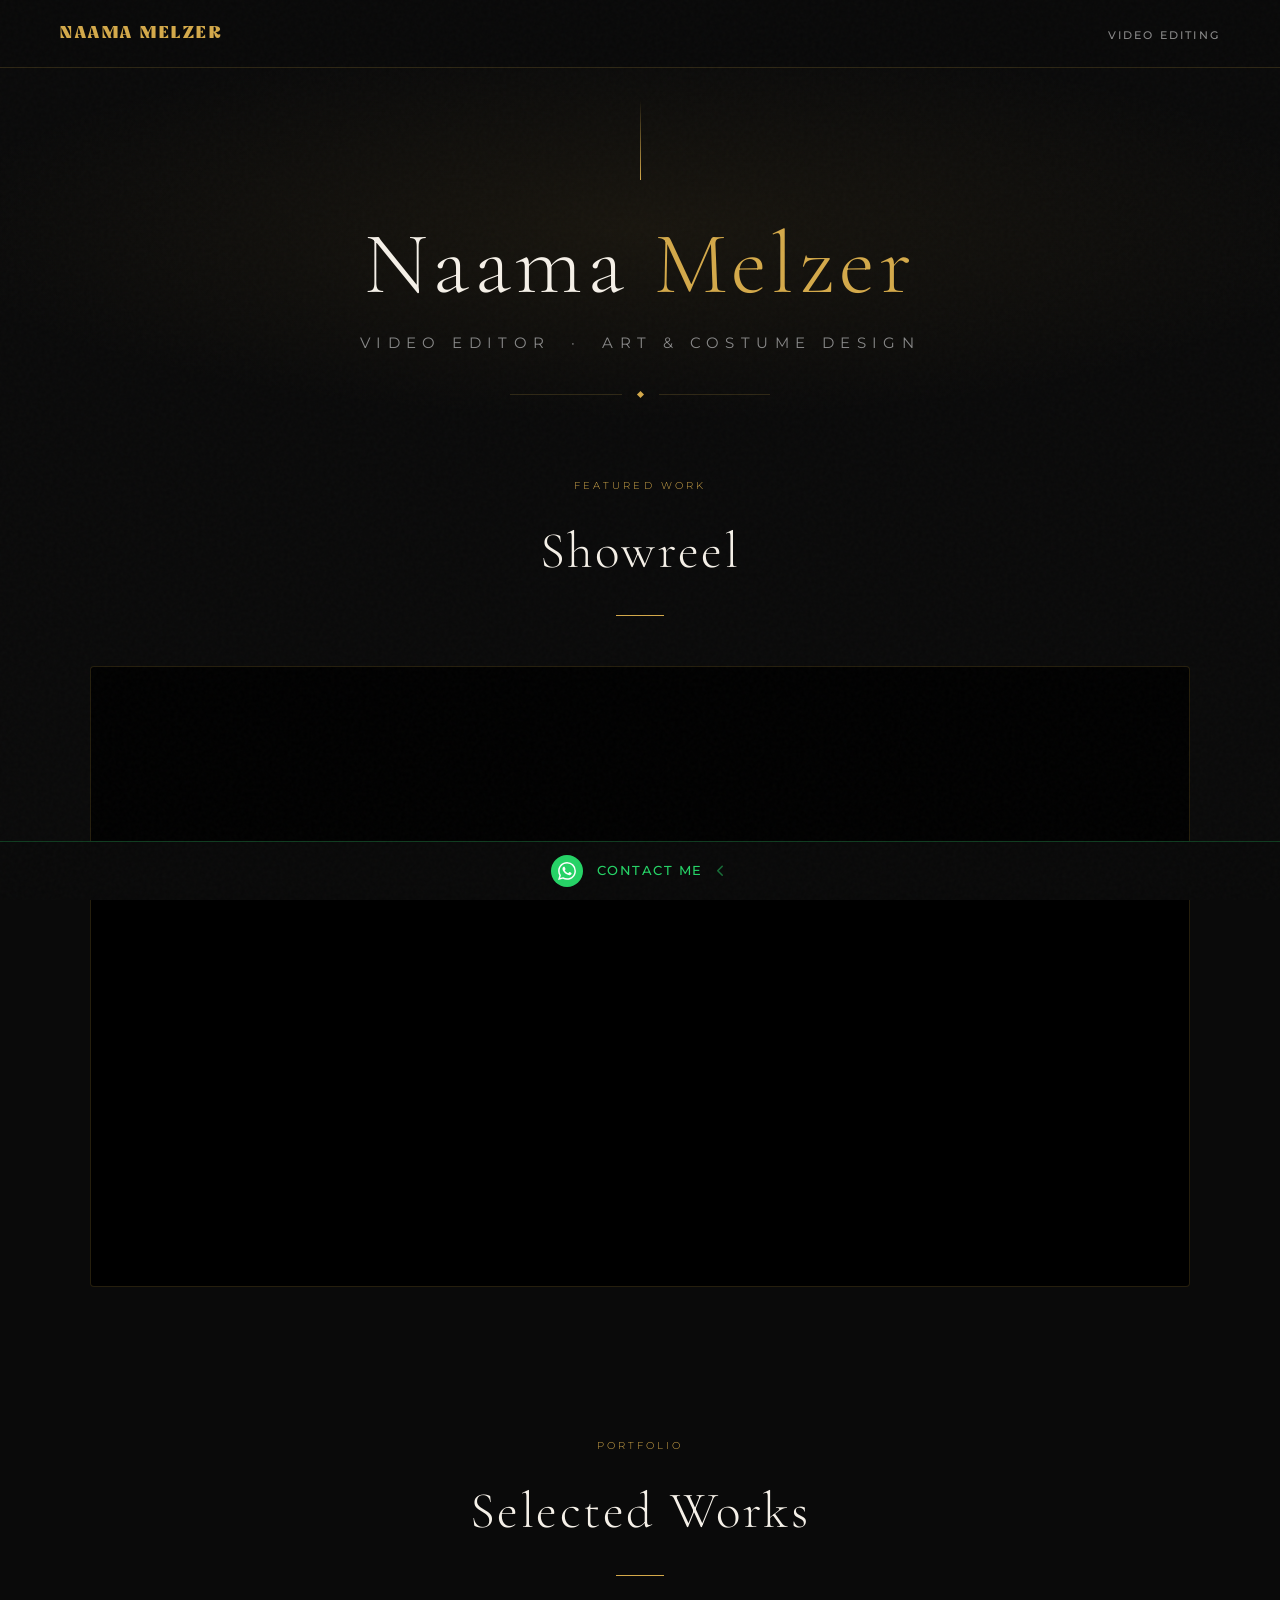
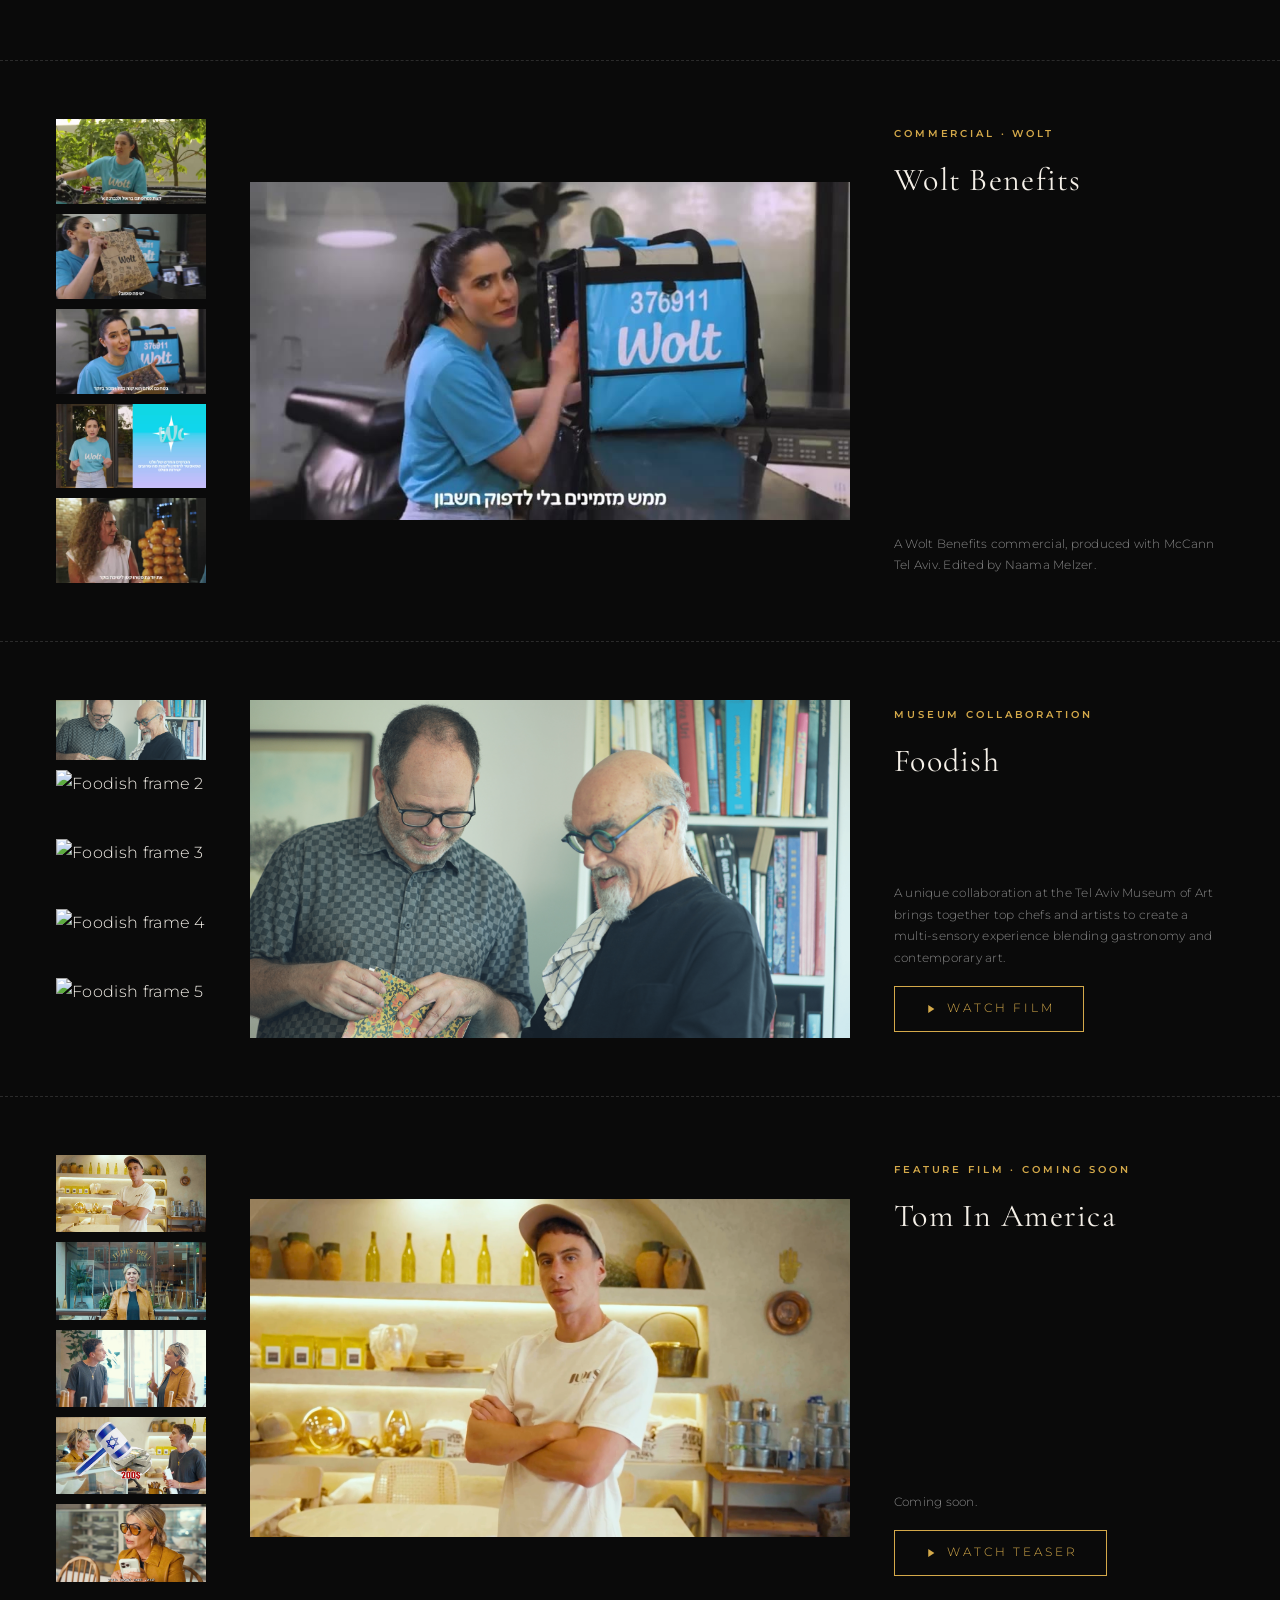
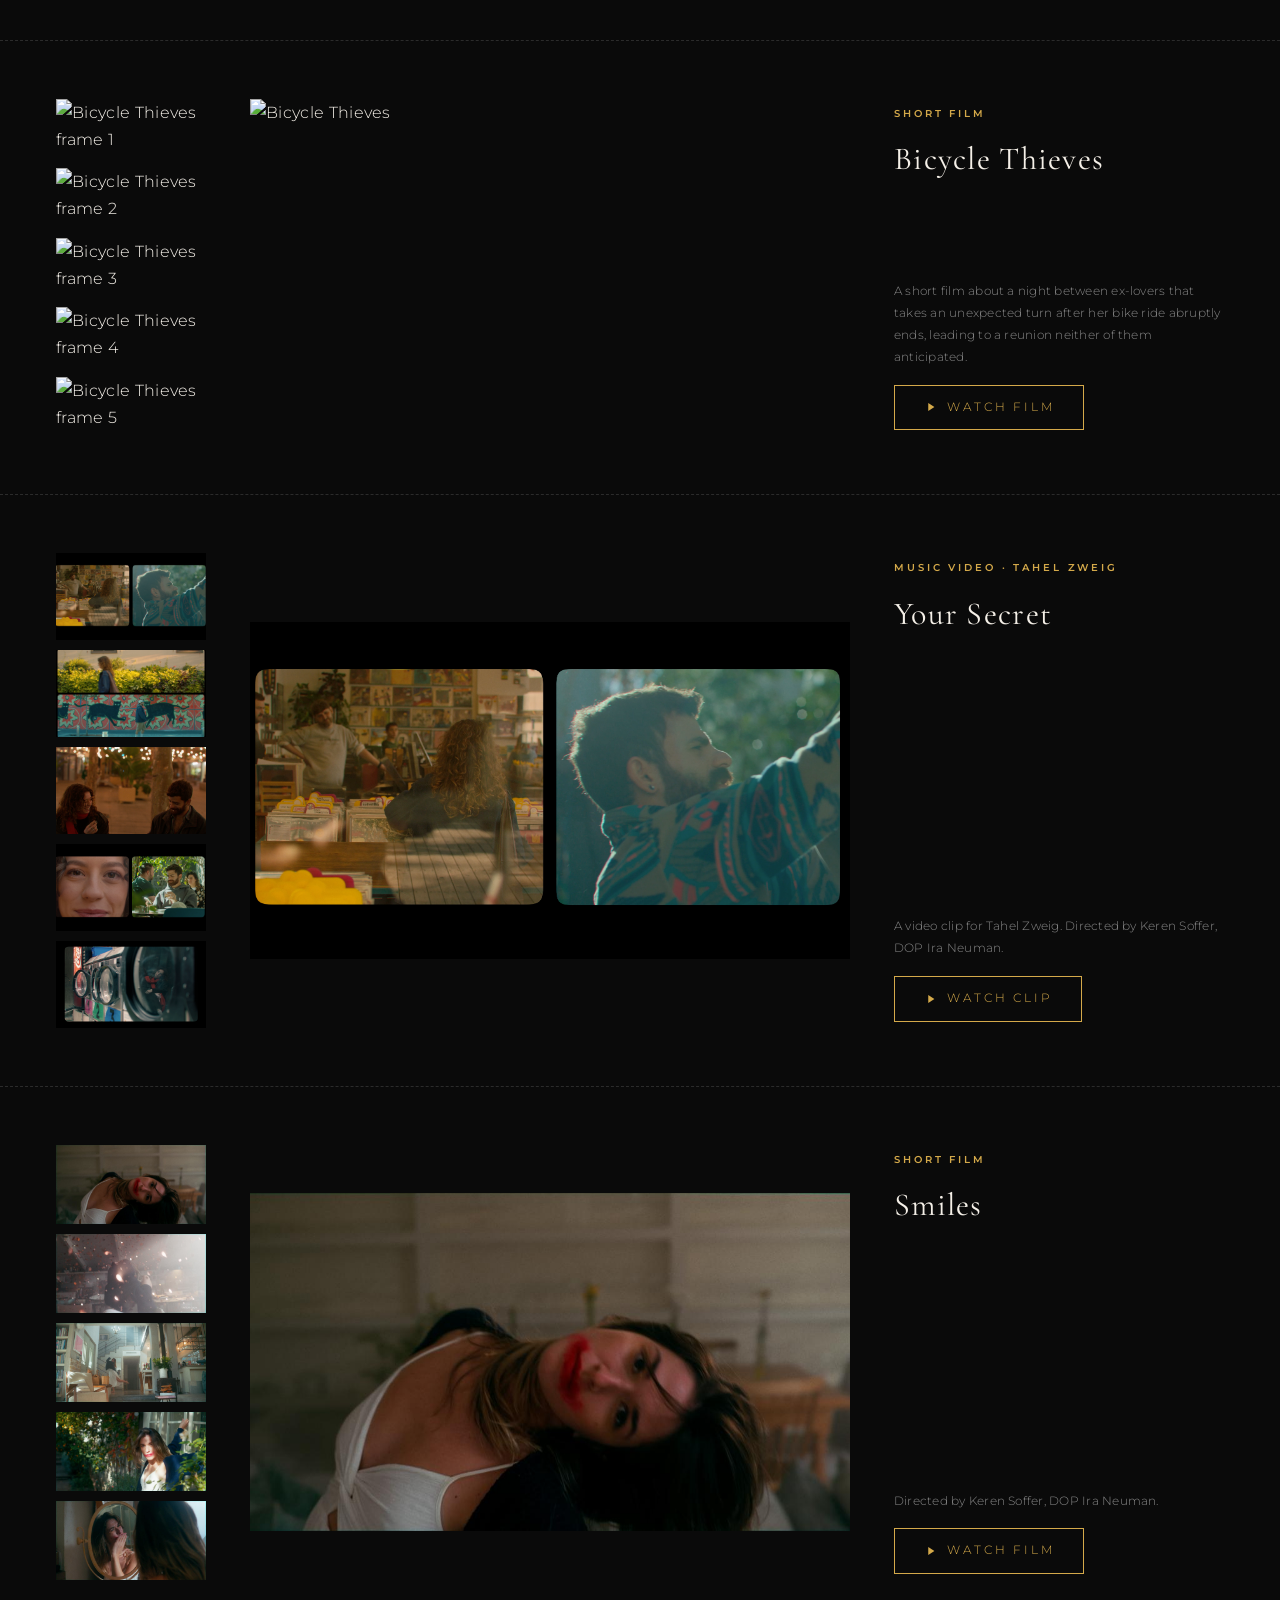
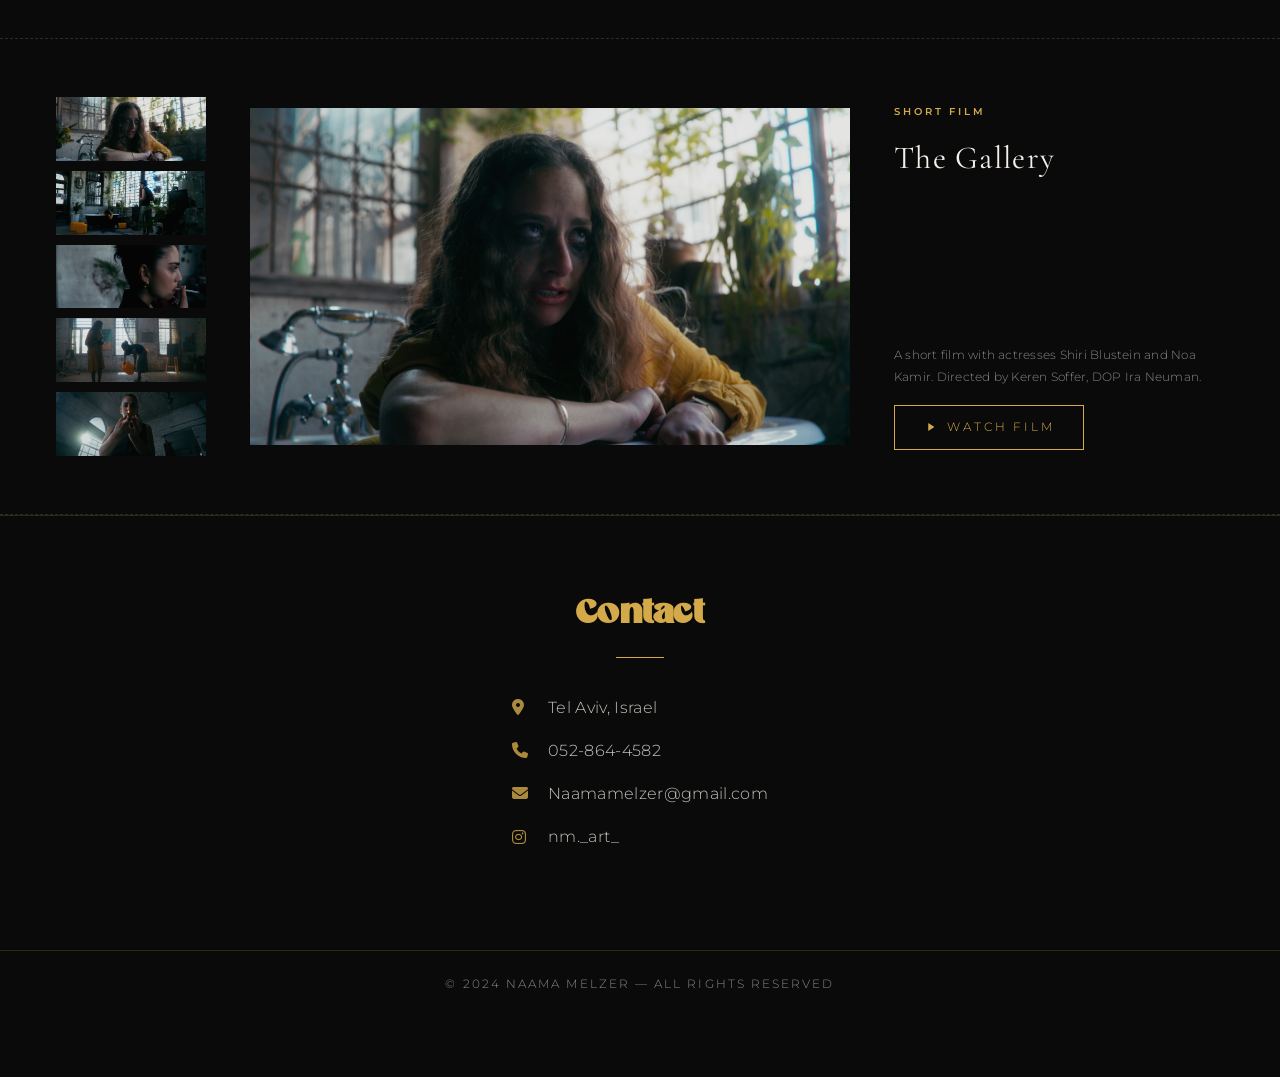
==== index.html @ 8dcc3224 "Add Wolt Benefits commercial to Selected Works New project row (approved by Naama): hero frame of th" ====
<!DOCTYPE html>
<html lang="en">
<head>
  <meta charset="UTF-8">
  <meta name="viewport" content="width=device-width, initial-scale=1.0">
  <title>Naama Melzer — Portfolio</title>
  <link rel="stylesheet" href="style.css">
  <link rel="stylesheet" href="https://cdnjs.cloudflare.com/ajax/libs/font-awesome/6.4.0/css/all.min.css">
</head>
<body class="page-fade">

  <header>
    <!-- <span class="nav-brand">Naama Melzer</span> -->
    <a href="index.html"><span class="nav-brand">Naama Melzer</span></a>
    <nav>
      <ul>
        <!-- <li><a href="index.html" class="active">Home</a></li> -->
        <li><a href="Video.html">Video Editing</a></li>
        <!-- <li><a href="Art.html">Art Design</a></li> -->
        <!-- <li><a href="CostumeDesgine.html">Costume Design</a></li> -->
        <!-- <li><a href="ContactUs.html">Contact</a></li> -->
      </ul>
    </nav>
  </header>

  <!-- Hero -->
  <section class="hero">
    <div class="hero-line"></div>
    <h1>Naama <span class="hero-gold">Melzer</span></h1>
    <h2>Video Editor &nbsp;·&nbsp; Art &amp; Costume Design</h2>
    <div class="hero-divider"><span></span></div>
  </section>

  <!-- Showreel FIRST -->
  <div class="section-header">
    <p class="label">Featured Work</p>
    <h2>Showreel</h2>
    <div class="rule"></div>
  </div>

  <div class="video-section">
    <div class="youtube-wrapper">
      <iframe
        src="https://www.youtube.com/embed/KrSdbW3TQgA?autoplay=1&mute=1&controls=1&rel=0&modestbranding=1"
        title="Naama Melzer Showreel"
        frameborder="0"
        allow="autoplay; encrypted-media; picture-in-picture"
        allowfullscreen>
      </iframe>
    </div>
  </div>

  <!-- Gallery Slider AFTER -->
  <div class="section-header" style="padding-top:70px">
    <p class="label">Portfolio</p>
    <h2>Selected Works</h2>
    <div class="rule"></div>
  </div>

  <section class="works">

    <div class="work">
      <div class="strip">
        <img src="Wolt/wolt2.jpg" alt="Wolt Benefits frame 1">
        <img src="Wolt/wolt3.jpg" alt="Wolt Benefits frame 2">
        <img src="Wolt/wolt5.jpg" alt="Wolt Benefits frame 3">
        <img src="Wolt/wolt6.jpg" alt="Wolt Benefits frame 4">
        <img src="Wolt/wolt1.jpg" alt="Wolt Benefits frame 5">
      </div>
      <div class="frame"><img src="Wolt/wolt4.jpg" alt="Wolt Benefits"></div>
      <div class="meta">
        <div><p class="cat">Commercial &middot; Wolt</p><h3>Wolt Benefits</h3></div>
        <div>
          <p>A Wolt Benefits commercial, produced with McCann Tel Aviv. Edited by Naama Melzer.</p>
        </div>
      </div>
    </div>

    <div class="work">
      <div class="strip">
        <img src="Foodish/Food1.png" alt="Foodish frame 1">
        <img src="Foodish/Food2.png" alt="Foodish frame 2">
        <img src="Foodish/Food3.png" alt="Foodish frame 3">
        <img src="Foodish/Food4.png" alt="Foodish frame 4">
        <img src="Foodish/Food5.png" alt="Foodish frame 5">
      </div>
      <div class="frame"><img src="Foodish/Food1.png" alt="Foodish"></div>
      <div class="meta">
        <div><p class="cat">Museum Collaboration</p><h3>Foodish</h3></div>
        <div>
          <p>A unique collaboration at the Tel Aviv Museum of Art brings together top chefs and artists to create a multi-sensory experience blending gastronomy and contemporary art.</p>
          <a class="watch-btn" href="https://www.youtube.com/watch?v=2xl1b57-M2M" target="_blank">
            <svg viewBox="0 0 16 16"><path d="M6 3.5l7 4.5-7 4.5V3.5z"/></svg>
            Watch Film
          </a>
        </div>
      </div>
    </div>

    <div class="work">
      <div class="strip">
        <img src="Tom/Tom1.png" alt="Tom In America frame 1">
        <img src="Tom/Tom2.png" alt="Tom In America frame 2">
        <img src="Tom/Tom3.png" alt="Tom In America frame 3">
        <img src="Tom/Tom4.png" alt="Tom In America frame 4">
        <img src="Tom/Tom5.png" alt="Tom In America frame 5">
      </div>
      <div class="frame"><img src="Tom/Tom1.png" alt="Tom In America"></div>
      <div class="meta">
        <div><p class="cat">Feature Film &middot; Coming Soon</p><h3>Tom In America</h3></div>
        <div>
          <p>Coming soon.</p>
          <a class="watch-btn" href="https://www.youtube.com/watch?v=v5_5_dS7wig" target="_blank">
            <svg viewBox="0 0 16 16"><path d="M6 3.5l7 4.5-7 4.5V3.5z"/></svg>
            Watch Teaser
          </a>
        </div>
      </div>
    </div>

    <div class="work">
      <div class="strip">
        <img src="Bike/bike1.png" alt="Bicycle Thieves frame 1">
        <img src="Bike/bike2.png" alt="Bicycle Thieves frame 2">
        <img src="Bike/bike3.png" alt="Bicycle Thieves frame 3">
        <img src="Bike/bike4.png" alt="Bicycle Thieves frame 4">
        <img src="Bike/bike5.png" alt="Bicycle Thieves frame 5">
      </div>
      <div class="frame"><img src="Bike/bike1.png" alt="Bicycle Thieves"></div>
      <div class="meta">
        <div><p class="cat">Short Film</p><h3>Bicycle Thieves</h3></div>
        <div>
          <p>A short film about a night between ex-lovers that takes an unexpected turn after her bike ride abruptly ends, leading to a reunion neither of them anticipated.</p>
          <a class="watch-btn" href="https://vimeo.com/1046737475/ca1be6083e?fl=pl&fe=sh" target="_blank">
            <svg viewBox="0 0 16 16"><path d="M6 3.5l7 4.5-7 4.5V3.5z"/></svg>
            Watch Film
          </a>
        </div>
      </div>
    </div>

    <div class="work">
      <div class="strip">
        <img src="Secret/Secret1.png" alt="Your Secret frame 1">
        <img src="Secret/Secret2.png" alt="Your Secret frame 2">
        <img src="Secret/Secret3.png" alt="Your Secret frame 3">
        <img src="Secret/Secret4.png" alt="Your Secret frame 4">
        <img src="Secret/Secret5.png" alt="Your Secret frame 5">
      </div>
      <div class="frame"><img src="Secret/Secret1.png" alt="Your Secret"></div>
      <div class="meta">
        <div><p class="cat">Music Video &middot; Tahel Zweig</p><h3>Your Secret</h3></div>
        <div>
          <p>A video clip for Tahel Zweig. Directed by Keren Soffer, DOP Ira Neuman.</p>
          <a class="watch-btn" href="https://vimeo.com/1051853728/004f85c3bb?fl=pl&fe=sh" target="_blank">
            <svg viewBox="0 0 16 16"><path d="M6 3.5l7 4.5-7 4.5V3.5z"/></svg>
            Watch Clip
          </a>
        </div>
      </div>
    </div>

    <div class="work">
      <div class="strip">
        <img src="Smiles/Smiles1.jpg" alt="Smiles frame 1">
        <img src="Smiles/Smiles2.jpg" alt="Smiles frame 2">
        <img src="Smiles/Smiles3.jpg" alt="Smiles frame 3">
        <img src="Smiles/Smiles4.jpg" alt="Smiles frame 4">
        <img src="Smiles/Smiles5.jpg" alt="Smiles frame 5">
      </div>
      <div class="frame"><img src="Smiles/Smiles1.jpg" alt="Smiles"></div>
      <div class="meta">
        <div><p class="cat">Short Film</p><h3>Smiles</h3></div>
        <div>
          <p>Directed by Keren Soffer, DOP Ira Neuman.</p>
          <a class="watch-btn" href="https://vimeo.com/1046739027?fl=pl&fe=sh" target="_blank">
            <svg viewBox="0 0 16 16"><path d="M6 3.5l7 4.5-7 4.5V3.5z"/></svg>
            Watch Film
          </a>
        </div>
      </div>
    </div>

    <div class="work">
      <div class="strip">
        <img src="Gallery/gallery1.jpg" alt="The Gallery frame 1">
        <img src="Gallery/gallery2.jpg" alt="The Gallery frame 2">
        <img src="Gallery/gallery3.jpg" alt="The Gallery frame 3">
        <img src="Gallery/gallery4.jpg" alt="The Gallery frame 4">
        <img src="Gallery/gallery5.jpg" alt="The Gallery frame 5">
      </div>
      <div class="frame"><img src="Gallery/gallery1.jpg" alt="The Gallery"></div>
      <div class="meta">
        <div><p class="cat">Short Film</p><h3>The Gallery</h3></div>
        <div>
          <p>A short film with actresses Shiri Blustein and Noa Kamir. Directed by Keren Soffer, DOP Ira Neuman.</p>
          <a class="watch-btn" href="https://vimeo.com/1046736888/2b299f24e3?fl=pl&fe=sh" target="_blank">
            <svg viewBox="0 0 16 16"><path d="M6 3.5l7 4.5-7 4.5V3.5z"/></svg>
            Watch Film
          </a>
        </div>
      </div>
    </div>

  </section>

  <!-- Contact Quick Bar -->
  <div class="home-contact">
    <h2>Contact</h2>
    <div class="rule"></div>
    <ul>
      <li><i class="fas fa-map-marker-alt"></i> Tel Aviv, Israel</li>
      <li><i class="fas fa-phone"></i> 052-864-4582</li>
      <li><i class="fas fa-envelope"></i> <a href="ContactUs.html">Naamamelzer@gmail.com</a></li>
      <li><i class="fab fa-instagram"></i> <a href="https://www.instagram.com/nm._art_/" target="_blank">nm._art_</a></li>
    </ul>
  </div>

  <footer>
    <p>&copy; 2024 Naama Melzer &mdash; All rights reserved</p>
  </footer>


  <!-- WhatsApp Floating Bar -->
  <div class="wa-bar">
    <a href="https://wa.me/972528644592?text=%D7%94%D7%99%D7%99%20%D7%A0%D7%A2%D7%9E%D7%94%2C%20%D7%A8%D7%90%D7%99%D7%AA%D7%99%20%D7%90%D7%AA%20%D7%94%D7%A2%D7%91%D7%95%D7%93%D7%95%D7%AA%20%D7%A9%D7%9C%D7%9A%20%D7%91%D7%90%D7%AA%D7%A8%20%D7%90%D7%A9%D7%9E%D7%97%20%D7%A9%D7%A0%D7%AA%D7%90%D7%9D%20%D7%A4%D7%92%D7%99%D7%A9%D7%94.%0A%D7%A9%D7%9E%D7%99%3A" target="_blank" class="wa-bar-inner">
      <div class="wa-icon">
        <svg viewBox="0 0 24 24" xmlns="http://www.w3.org/2000/svg">
          <path d="M17.472 14.382c-.297-.149-1.758-.867-2.03-.967-.273-.099-.471-.148-.67.15-.197.297-.767.966-.94 1.164-.173.199-.347.223-.644.075-.297-.15-1.255-.463-2.39-1.475-.883-.788-1.48-1.761-1.653-2.059-.173-.297-.018-.458.13-.606.134-.133.298-.347.446-.52.149-.174.198-.298.298-.497.099-.198.05-.371-.025-.52-.075-.149-.669-1.612-.916-2.207-.242-.579-.487-.5-.669-.51-.173-.008-.371-.01-.57-.01-.198 0-.52.074-.792.372-.272.297-1.04 1.016-1.04 2.479 0 1.462 1.065 2.875 1.213 3.074.149.198 2.096 3.2 5.077 4.487.709.306 1.262.489 1.694.625.712.227 1.36.195 1.871.118.571-.085 1.758-.719 2.006-1.413.248-.694.248-1.289.173-1.413-.074-.124-.272-.198-.57-.347m-5.421 7.403h-.004a9.87 9.87 0 01-5.031-1.378l-.361-.214-3.741.982.998-3.648-.235-.374a9.86 9.86 0 01-1.51-5.26c.001-5.45 4.436-9.884 9.888-9.884 2.64 0 5.122 1.03 6.988 2.898a9.825 9.825 0 012.893 6.994c-.003 5.45-4.437 9.884-9.885 9.884m8.413-18.297A11.815 11.815 0 0012.05 0C5.495 0 .16 5.335.157 11.892c0 2.096.547 4.142 1.588 5.945L.057 24l6.305-1.654a11.882 11.882 0 005.683 1.448h.005c6.554 0 11.89-5.335 11.893-11.893a11.821 11.821 0 00-3.48-8.413z"/>
        </svg>
      </div>
      <span class="wa-text"> CONTACT ME </span>
      <span class="wa-arrow"><i class="fas fa-chevron-left"></i></span>
    </a>
  </div>

  <script src="script.js"></script>
</body>
</html>
---- style.css ----
/* ============================================================
   NAAMA MELZER — PORTFOLIO  |  Professional Redesign
   ============================================================ */

@import url('https://fonts.googleapis.com/css2?family=Cormorant+Garamond:ital,wght@0,300;0,400;0,600;1,300;1,400&family=Montserrat:wght@300;400;500;600&display=swap');

@font-face {
  font-family: 'NEONLEDLight';
  src: url('NEONLEDLight.otf') format('opentype');
}
@font-face {
  font-family: 'CameraObscuraDEMO';
  src: url('CameraObscuraDEMO.otf') format('opentype');
}
@font-face {
  font-family: 'NougatExtraBlack';
  src: url('Nougat-ExtraBlack.ttf') format('truetype');
}

:root {
  --bg:          #0a0a0a;
  --bg2:         #111111;
  --bg3:         #181818;
  --gold:        #d4a94a;
  --gold-light:  #f0cc7a;
  --gold-dim:    #8a6a22;
  --white:       #f5f0e8;
  --grey:        #888;
  --border:      rgba(212, 169, 74, 0.18);
  --transition:  0.35s cubic-bezier(0.4, 0, 0.2, 1);
}

*, *::before, *::after { margin:0; padding:0; box-sizing:border-box; }
html { scroll-behavior: smooth; }

body {
  background-color: var(--bg);
  color: var(--white);
  font-family: 'Montserrat', sans-serif;
  font-weight: 300;
  letter-spacing: 0.02em;
  line-height: 1.7;
  overflow-x: hidden;
}

a { color: inherit; text-decoration: none; }
img { display: block; max-width: 100%; }

/* grain */
body::before {
  content: '';
  position: fixed; inset: 0;
  background-image: url("data:image/svg+xml,%3Csvg viewBox='0 0 256 256' xmlns='http://www.w3.org/2000/svg'%3E%3Cfilter id='n'%3E%3CfeTurbulence type='fractalNoise' baseFrequency='0.9' numOctaves='4' stitchTiles='stitch'/%3E%3C/filter%3E%3Crect width='100%25' height='100%25' filter='url(%23n)' opacity='1'/%3E%3C/svg%3E");
  opacity: 0.025;
  pointer-events: none;
  z-index: 9999;
}

/* ── Header ── */
header {
  position: fixed; top:0; left:0; right:0; z-index:100;
  background: rgba(10,10,10,0.88);
  backdrop-filter: blur(18px); -webkit-backdrop-filter: blur(18px);
  border-bottom: 1px solid var(--border);
  padding: 0 60px;
  height: 68px;
  display: flex; align-items: center; justify-content: space-between;
}

.nav-brand {
  font-family: 'CameraObscuraDEMO', serif;
  font-size: 1.05rem; color: var(--gold); letter-spacing: 0.15em; text-transform: uppercase;
}

nav ul { list-style:none; display:flex; gap:36px; align-items:center; }

nav ul li a {
  font-family: 'Montserrat', sans-serif;
  font-size: 0.68rem; font-weight:500; letter-spacing:0.2em; text-transform:uppercase;
  color: var(--grey); position:relative; padding-bottom:4px;
  transition: color var(--transition);
}
nav ul li a::after {
  content:''; position:absolute; bottom:0; left:0; width:0; height:1px;
  background: var(--gold); transition: width var(--transition);
}
nav ul li a:hover, nav ul li a.active { color: var(--gold); }
nav ul li a:hover::after, nav ul li a.active::after { width:100%; }

/* ── Hero ── */
.hero {
  min-height: auto; display:flex; flex-direction:column;
  align-items:center; justify-content:flex-start;; text-align:center;
  padding: 100px 40px 60px; position:relative; overflow:hidden;
}
.hero::before {
  content:''; position:absolute; inset:0;
  background: radial-gradient(ellipse 80% 60% at 50% 50%, rgba(212,169,74,0.07) 0%, transparent 70%);
  pointer-events:none;
}
.hero-line {
  width:1px; height:80px;
  background: linear-gradient(to bottom, transparent, var(--gold));
  margin: 0 auto 40px;
  animation: lineGrow 1.2s ease forwards;
}
@keyframes lineGrow { from{height:0;opacity:0} to{height:80px;opacity:1} }

.hero h1 {
  font-family: 'Cormorant Garamond', serif;
  font-size: clamp(3.2rem, 8vw, 5.5rem); font-weight:300;
  color: var(--white); letter-spacing:0.05em; line-height:1;
  animation: fadeUp 1s ease 0.3s both;
}
.hero h1 .hero-gold { color: var(--gold); }
.hero h2 {
  font-family: 'Montserrat', sans-serif;
  font-size: clamp(0.72rem, 2vw, 0.95rem); font-weight:400;
  color: var(--grey); letter-spacing:0.42em; text-transform:uppercase;
  margin-top:22px; opacity:0.9; animation: fadeUp 1s ease 0.5s both;
}
.hero-divider {
  display:flex; align-items:center; gap:16px;
  margin: 36px auto 0; width:260px; animation: fadeUp 1s ease 0.7s both;
}
.hero-divider::before, .hero-divider::after { content:''; flex:1; height:1px; background:var(--border); }
.hero-divider span { width:5px; height:5px; background:var(--gold); transform:rotate(45deg); flex-shrink:0; }

@keyframes fadeUp { from{opacity:0;transform:translateY(24px)} to{opacity:1;transform:translateY(0)} }

/* ── Section Header ── */
.section-header { text-align:center; padding:20px 20px 50px; }
.section-header .label { font-size:0.63rem; letter-spacing:0.3em; text-transform:uppercase; color:var(--gold); margin-bottom:14px; }
.section-header h2 { font-family:'Cormorant Garamond',serif; font-size:clamp(2rem,5vw,3.2rem); font-weight:300; color:var(--white); letter-spacing:0.05em; }
.section-header .rule { width:48px; height:1px; background:var(--gold); margin:20px auto 0; }

/* ── Slider ── */
.slider-wrap {
  position:relative; width:min(1100px,92vw);
  height:clamp(300px,44vw,540px);
  margin:0 auto 80px; overflow:hidden;
  border-radius:4px; border:1px solid var(--border);
}
.slider-track { display:flex; height:100%; transition:transform 0.55s cubic-bezier(0.77,0,0.175,1); }
.slider-track img { width:100%; height:100%; flex-shrink:0; object-fit:cover; filter:brightness(0.9); }

.slider-btn {
  position:absolute; top:50%; transform:translateY(-50%);
  background:rgba(10,10,10,0.55); border:1px solid var(--border);
  color:var(--gold); width:48px; height:48px; border-radius:50%;
  cursor:pointer; display:flex; align-items:center; justify-content:center;
  font-size:1.1rem; backdrop-filter:blur(8px);
  transition: background var(--transition), transform var(--transition); z-index:2;
}
.slider-btn:hover { background:rgba(212,169,74,0.18); transform:translateY(-50%) scale(1.08); }
.slider-btn.prev { left:18px; }
.slider-btn.next { right:18px; }

.slider-dots { position:absolute; bottom:14px; left:50%; transform:translateX(-50%); display:flex; gap:8px; z-index:2; }
.slider-dots span { width:6px; height:6px; border-radius:50%; background:rgba(255,255,255,0.25); cursor:pointer; transition: background var(--transition), transform var(--transition); }
.slider-dots span.active { background:var(--gold); transform:scale(1.3); }

/* ── Video Projects ── */
.video-project {
  display:grid; grid-template-columns:1fr 1fr;
  width:min(1100px,92vw); margin:0 auto 60px;
  border:1px solid var(--border); border-radius:4px; overflow:hidden;
}
.video-project:nth-child(even) { direction:rtl; }
.video-project:nth-child(even) > * { direction:ltr; }
.video-project .vp-gallery { position:relative; height:380px; overflow:hidden; }
.video-project .vp-gallery .slider-track { height:100%; }
.video-project .vp-gallery .slider-track img { filter:brightness(0.8); }
.video-project .vp-info {
  background:var(--bg3); padding:50px 44px;
  display:flex; flex-direction:column; justify-content:center; gap:18px;
}
.video-project .vp-info h2 { font-family:'Cormorant Garamond',serif; font-size:2rem; font-weight:300; color:var(--gold); letter-spacing:0.08em; }
.video-project .vp-info p { font-size:0.82rem; color:var(--grey); letter-spacing:0.08em; }

.watch-btn {
  display:inline-flex; align-items:center; gap:10px;
  border:1px solid var(--gold); color:var(--gold);
  padding:12px 28px; font-size:0.72rem; letter-spacing:0.25em; text-transform:uppercase;
  width:fit-content; transition: background var(--transition), color var(--transition); margin-top:8px;
}
.watch-btn:hover { background:var(--gold); color:var(--bg); }
.watch-btn svg { width:14px; height:14px; fill:currentColor; }

/* ── Art Grid ── */
.art-grid {
  display:grid; grid-template-columns:repeat(auto-fill,minmax(280px,1fr));
  gap:16px; width:min(1100px,92vw); margin:0 auto 80px;
}
.art-card { position:relative; aspect-ratio:4/5; overflow:hidden; border:1px solid var(--border); border-radius:3px; cursor:pointer; }
.art-card img { width:100%; height:100%; object-fit:cover; transition: transform 0.7s cubic-bezier(0.4,0,0.2,1), filter 0.7s ease; filter:brightness(0.85); }
.art-card:hover img { transform:scale(1.06); filter:brightness(1); }
.art-card-overlay {
  position:absolute; inset:0;
  background:linear-gradient(to top,rgba(0,0,0,0.7) 0%,transparent 55%);
  opacity:0; transition:opacity var(--transition);
  display:flex; align-items:flex-end; padding:24px;
}
.art-card:hover .art-card-overlay { opacity:1; }
.art-card-overlay h3 { font-family:'Cormorant Garamond',serif; font-size:1.1rem; font-weight:300; color:var(--white); letter-spacing:0.06em; }

/* ── Costume Masonry ── */
.costume-masonry { columns:3; column-gap:16px; width:min(1100px,92vw); margin:0 auto 80px; }
.costume-masonry .cm-item { break-inside:avoid; margin-bottom:16px; overflow:hidden; border:1px solid var(--border); border-radius:3px; position:relative; }
.costume-masonry .cm-item img { width:100%; display:block; transition: transform 0.6s ease, filter 0.6s ease; filter:brightness(0.88); }
.costume-masonry .cm-item:hover img { transform:scale(1.04); filter:brightness(1); }

/* ── Contact ── */
.contact-wrapper {
  display:grid; grid-template-columns:1fr 1fr;
  width:min(900px,92vw); margin:0 auto 120px;
  border:1px solid var(--border); border-radius:4px; overflow:hidden;
}
.contact-info { background:var(--bg3); padding:56px 48px; display:flex; flex-direction:column; gap:24px; }
.contact-info h2 { font-family:'Cormorant Garamond',serif; font-size:2.2rem; font-weight:300; color:var(--gold); letter-spacing:0.06em; margin-bottom:8px; }
.contact-info .ci-item { display:flex; align-items:flex-start; gap:16px; font-size:0.82rem; color:var(--white); opacity:0.75; }
.contact-info .ci-item i { color:var(--gold); font-size:0.9rem; margin-top:2px; flex-shrink:0; }
.contact-info .ci-item a { color:inherit; transition:color var(--transition); }
.contact-info .ci-item a:hover { color:var(--gold); }

.contact-form-side { background:var(--bg2); padding:56px 48px; }
.contact-form-side h3 { font-family:'Cormorant Garamond',serif; font-size:1.5rem; font-weight:300; color:var(--white); letter-spacing:0.06em; margin-bottom:32px; }

.form-group { margin-bottom:20px; }
.form-group label { display:block; font-size:0.63rem; letter-spacing:0.2em; text-transform:uppercase; color:var(--grey); margin-bottom:8px; }
.form-group input, .form-group textarea {
  width:100%; background:transparent; border:none; border-bottom:1px solid var(--border);
  color:var(--white); font-family:'Montserrat',sans-serif; font-size:0.85rem;
  padding:10px 0; outline:none; transition:border-color var(--transition);
}
.form-group input:focus, .form-group textarea:focus { border-bottom-color:var(--gold); }
.form-group textarea { height:100px; resize:none; }

.submit-btn {
  margin-top:12px; display:inline-flex; align-items:center; gap:12px;
  border:1px solid var(--gold); background:transparent; color:var(--gold);
  padding:14px 32px; font-family:'Montserrat',sans-serif;
  font-size:0.7rem; letter-spacing:0.25em; text-transform:uppercase;
  cursor:pointer; transition: background var(--transition), color var(--transition);
  width:100%; justify-content:center;
}
.submit-btn:hover { background:var(--gold); color:var(--bg); }

/* Home contact bar */
.home-contact { border-top:1px solid var(--border); padding:70px 40px 100px; text-align:center; }
.home-contact h2 { font-family:'CameraObscuraDEMO',sans-serif; font-size:2rem; color:var(--gold); margin-bottom:8px; }
.home-contact .rule { width:48px; height:1px; background:var(--gold); margin:16px auto 36px; }
.home-contact ul { list-style:none; display:inline-flex; flex-direction:column; gap:16px; text-align:left; }
.home-contact li { display:flex; align-items:center; gap:18px; font-size:1rem; color:var(--white); opacity:0.8; }
.home-contact li i { color:var(--gold); width:18px; }
.home-contact li a { color:inherit; transition:color var(--transition); }
.home-contact li a:hover { color:var(--gold); }

/* ── Footer ── */
footer {
  border-top:1px solid var(--border); padding:24px 60px;
  display:flex; align-items:center; justify-content:center;
  font-size:0.72rem; letter-spacing:0.18em; color:var(--grey); text-transform:uppercase;
}

/* ── Status Modal ── */
.status-modal {
  display:none; position:fixed; inset:0;
  background:rgba(0,0,0,0.7); backdrop-filter:blur(4px);
  z-index:9000; align-items:center; justify-content:center;
}
.status-modal.open { display:flex; }
.status-modal-content {
  background:var(--bg3); border:1px solid var(--border); border-radius:6px;
  padding:48px 52px; text-align:center; max-width:440px; width:90%;
  position:relative; animation:fadeUp 0.35s ease;
}
.status-modal-content p { font-size:1rem; color:var(--white); line-height:1.6; }
.close { position:absolute; top:16px; right:20px; font-size:1.4rem; color:var(--grey); cursor:pointer; transition:color var(--transition); background:none; border:none; }
.close:hover { color:var(--gold); }

/* ── Responsive ── */
@media (max-width:900px) {
  header { padding:0 24px; }
  .video-project { grid-template-columns:1fr; }
  .video-project:nth-child(even) { direction:ltr; }
  .video-project .vp-gallery { height:260px; }
  .video-project .vp-info { padding:36px 28px; }
  .contact-wrapper { grid-template-columns:1fr; }
  .contact-info, .contact-form-side { padding:40px 28px; }
  .costume-masonry { columns:2; }
}

@media (max-width:600px) {
  header { padding:0 16px; }
  nav ul { gap:14px; }
  nav ul li a { font-size:0.58rem; }
  .nav-brand { font-size:0.85rem; }
  .hero { padding:110px 20px 50px; }
  .costume-masonry { columns:1; }
  .art-grid { grid-template-columns:1fr; }
  footer { padding:20px 24px; }
}

.page-fade { animation: pageFadeIn 0.5s ease; }
@keyframes pageFadeIn { from{opacity:0} to{opacity:1} }

/* ── Video Section ── */
.video-section {
  width: min(1100px, 92vw);
  margin: 0 auto 80px;
}

.video-wrapper {
  position: relative;
  border: 1px solid var(--border);
  border-radius: 4px;
  overflow: hidden;
  background: #000;
}

.video-wrapper video {
  width: 100%;
  display: block;
  max-height: 620px;
  object-fit: cover;
}

.video-controls {
  position: absolute;
  bottom: 0; left: 0; right: 0;
  padding: 16px 20px;
  display: flex;
  align-items: center;
  gap: 12px;
  background: linear-gradient(to top, rgba(0,0,0,0.75) 0%, transparent 100%);
  opacity: 0;
  transition: opacity 0.3s ease;
}

.video-wrapper:hover .video-controls,
.video-wrapper:focus-within .video-controls {
  opacity: 1;
}

.vc-btn {
  width: 40px; height: 40px;
  border-radius: 50%;
  border: 1px solid var(--border);
  background: rgba(10,10,10,0.6);
  color: var(--gold);
  font-size: 0.85rem;
  cursor: pointer;
  display: flex; align-items: center; justify-content: center;
  backdrop-filter: blur(6px);
  transition: background var(--transition), transform var(--transition);
  flex-shrink: 0;
}

.vc-btn:hover {
  background: rgba(212,169,74,0.2);
  transform: scale(1.1);
}

.vc-progress {
  flex: 1;
  height: 3px;
  background: rgba(255,255,255,0.2);
  border-radius: 2px;
  cursor: pointer;
  position: relative;
}

.vc-progress-bar {
  height: 100%;
  background: var(--gold);
  border-radius: 2px;
  width: 0%;
  transition: width 0.1s linear;
  pointer-events: none;
}

/* ── Project Divider ── */
.project-block {
  width: min(1100px, 92vw);
  margin: 0 auto 70px;
}

.project-divider {
  display: flex;
  align-items: center;
  gap: 20px;
  margin-bottom: 36px;
}

.pd-line {
  flex: 1;
  height: 1px;
  background: var(--border);
}

.pd-label {
  font-family: 'Cormorant Garamond', serif;
  font-size: 1.5rem;
  font-weight: 300;
  color: var(--gold);
  letter-spacing: 0.2em;
  text-transform: uppercase;
  white-space: nowrap;
  padding: 0 8px;
}

/* Override art-grid & costume-masonry width when inside project-block */
.project-block .art-grid,
.project-block .costume-masonry {
  width: 100%;
  margin: 0;
}

/* ── YouTube Embed ── */
.video-section {
  width: min(1100px, 92vw);
  margin: 0 auto 80px;
}

.youtube-wrapper {
  position: relative;
  width: 100%;
  padding-bottom: 56.25%;
  height: 0;
  overflow: hidden;
  border-radius: 4px;
  border: 1px solid var(--border);
  background: #000;
}

.youtube-wrapper iframe {
  position: absolute;
  top: 0; left: 0;
  width: 100%;
  height: 100%;
  border: none;
  display: block;
}

/* ── WhatsApp Floating Bar ── */
.wa-bar {
  position: fixed;
  bottom: 0; left: 0; right: 0;
  z-index: 500;
  background: rgba(10,10,10,0.92);
  backdrop-filter: blur(16px);
  -webkit-backdrop-filter: blur(16px);
  border-top: 1px solid rgba(37,211,102,0.25);
  padding: 0;
}

.wa-bar-inner {
  display: flex;
  align-items: center;
  justify-content: center;
  gap: 14px;
  padding: 13px 24px;
  text-decoration: none;
  transition: background var(--transition);
  cursor: pointer;
}

.wa-bar-inner:hover {
  background: rgba(37,211,102,0.08);
}

.wa-icon {
  width: 32px; height: 32px;
  background: #25D366;
  border-radius: 50%;
  display: flex; align-items: center; justify-content: center;
  flex-shrink: 0;
  animation: waPulse 2.5s ease-in-out infinite;
}

@keyframes waPulse {
  0%, 100% { box-shadow: 0 0 0 0 rgba(37,211,102,0.4); }
  50%       { box-shadow: 0 0 0 8px rgba(37,211,102,0); }
}

.wa-icon svg {
  width: 18px; height: 18px;
  fill: #fff;
}

.wa-text {
  font-family: 'Montserrat', sans-serif;
  font-size: 0.8rem;
  font-weight: 500;
  letter-spacing: 0.12em;
  color: #25D366;
  direction: rtl;
}

.wa-arrow {
  color: rgba(37,211,102,0.5);
  font-size: 0.75rem;
  margin-right: 4px;
}

/* Push footer up so it's not hidden behind the bar */
footer {
  margin-bottom: 58px;
}

/* ── WhatsApp CTA on Contact Page ── */
.wa-cta-section {
  width: min(900px, 92vw);
  margin: 0 auto 32px;
}

.wa-cta-inner {
  display: flex;
  align-items: center;
  justify-content: space-between;
  background: rgba(37,211,102,0.06);
  border: 1px solid rgba(37,211,102,0.2);
  border-radius: 4px;
  padding: 24px 36px;
  gap: 20px;
}

.wa-cta-label {
  font-family: 'Cormorant Garamond', serif;
  font-size: 1.3rem;
  color: var(--white);
  direction: rtl;
}

.wa-cta-sub {
  font-size: 0.75rem;
  color: var(--grey);
  letter-spacing: 0.1em;
  margin-top: 4px;
  direction: rtl;
}

.wa-cta-btn {
  display: inline-flex;
  align-items: center;
  gap: 10px;
  background: #25D366;
  color: #fff;
  padding: 13px 28px;
  border-radius: 3px;
  font-family: 'Montserrat', sans-serif;
  font-size: 0.78rem;
  font-weight: 600;
  letter-spacing: 0.1em;
  white-space: nowrap;
  transition: background var(--transition), transform var(--transition);
  flex-shrink: 0;
}

.wa-cta-btn:hover {
  background: #1ebe5d;
  transform: translateY(-2px);
}

.wa-cta-btn svg {
  width: 20px; height: 20px;
  fill: #fff;
  flex-shrink: 0;
}

@media (max-width: 600px) {
  .wa-cta-inner { flex-direction: column; text-align: center; padding: 20px; }
  .wa-cta-label, .wa-cta-sub { direction: ltr; }
  .wa-text { font-size: 0.72rem; }
}

/* ── Selected Works: vertical project list (home) ── */
.works { border-top:1px dashed #2b2b2b; margin-top:34px; }
.work {
  display:grid; grid-template-columns:150px 1fr 330px; gap:44px;
  align-items:stretch; padding:58px 56px; border-bottom:1px dashed #2b2b2b;
}
.work .strip { display:flex; flex-direction:column; gap:10px; }
.work .strip img { width:100%; flex:1; min-height:0; object-fit:cover; filter:saturate(0.92); transition:filter var(--transition); }
.work:hover .strip img { filter:saturate(1.05); }
.work .frame { align-self:center; }
.work .frame img { width:100%; aspect-ratio:16/9; object-fit:cover; }
.work .meta { display:flex; flex-direction:column; justify-content:space-between; gap:18px; padding:6px 0; }
.work .meta .cat { font-size:0.6rem; font-weight:600; letter-spacing:0.3em; text-transform:uppercase; color:var(--gold); }
.work .meta h3 { font-family:'Cormorant Garamond',serif; font-weight:400; font-size:2rem; letter-spacing:0.04em; color:var(--white); margin-top:10px; }
.work .meta p { font-size:0.74rem; line-height:1.85; color:var(--grey); letter-spacing:0.02em; }
.work .meta .watch-btn { margin-top:16px; }

@media (max-width:1100px) {
  .work { grid-template-columns:110px 1fr 260px; gap:26px; padding:44px 30px; }
}
@media (max-width:900px) {
  .work { grid-template-columns:1fr; gap:20px; padding:40px 24px; }
  .work .strip { flex-direction:row; }
  .work .strip img { flex:1; width:auto; height:64px; }
}
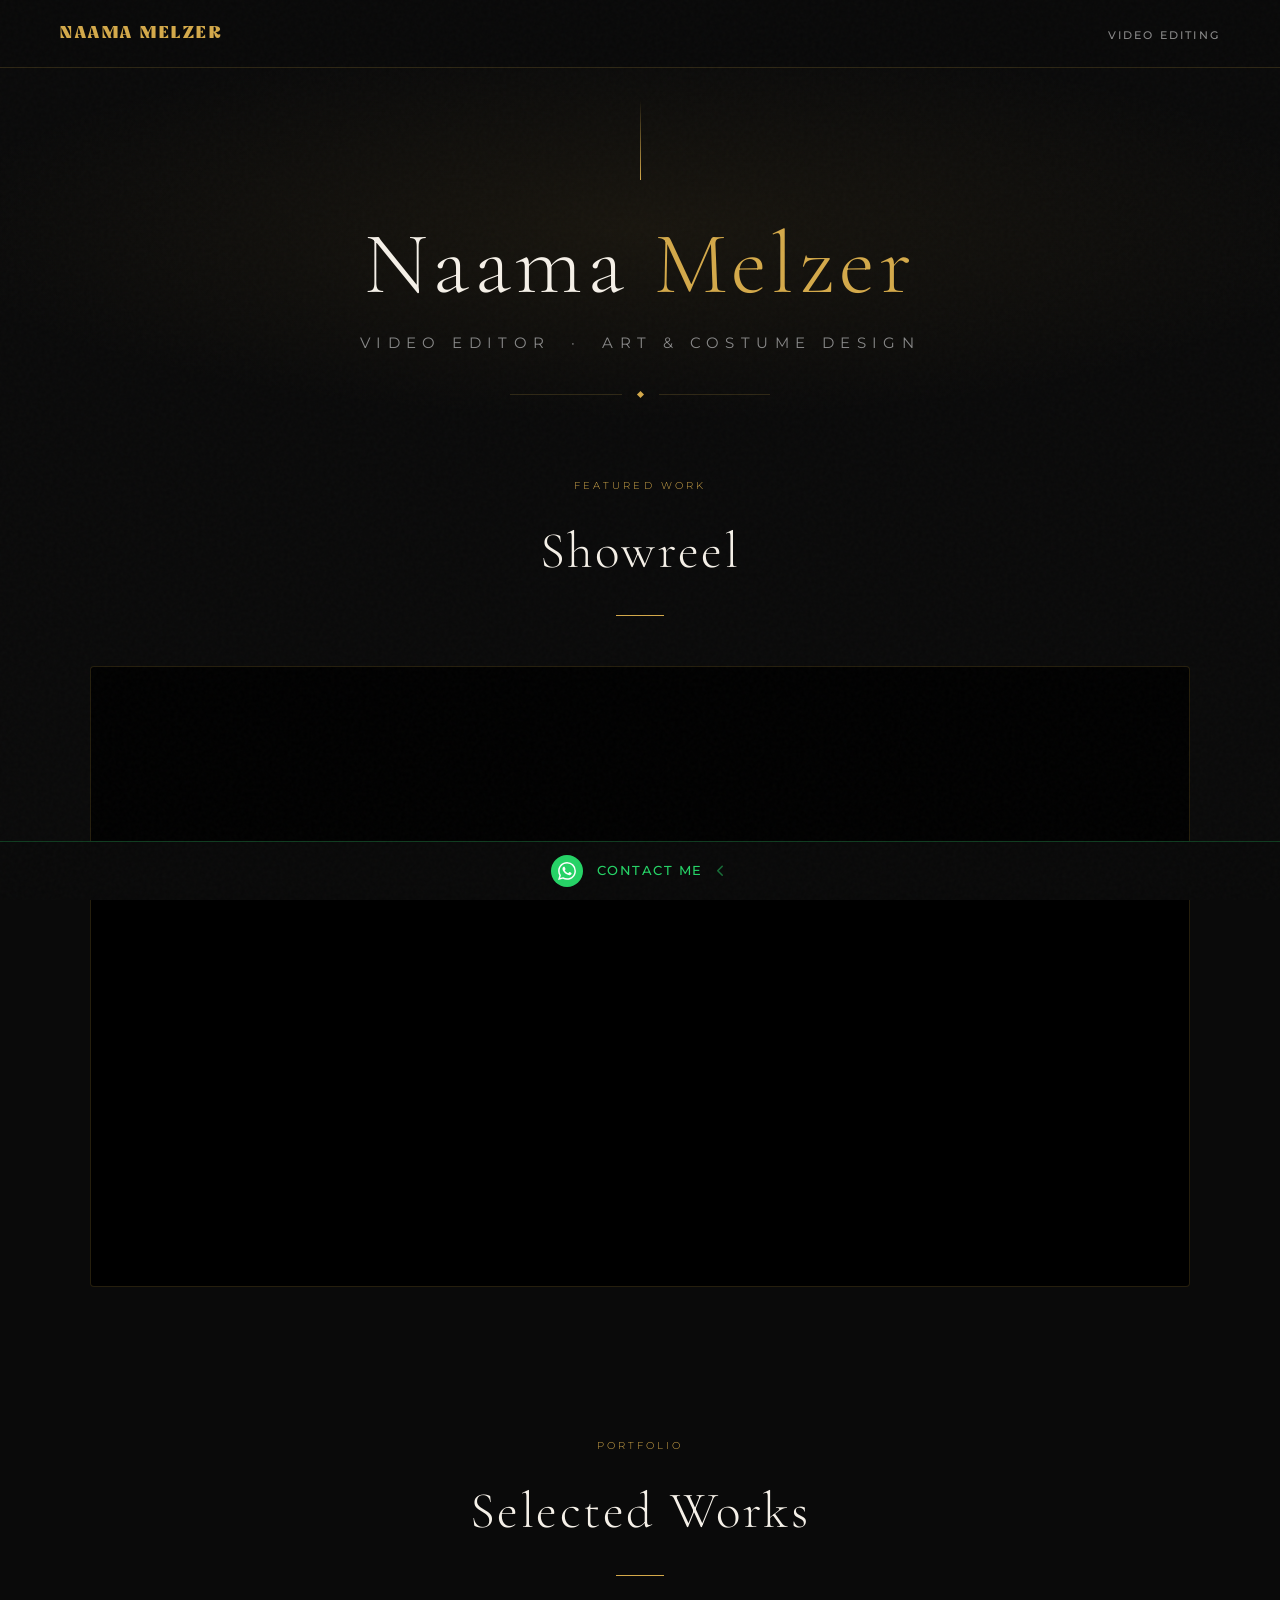
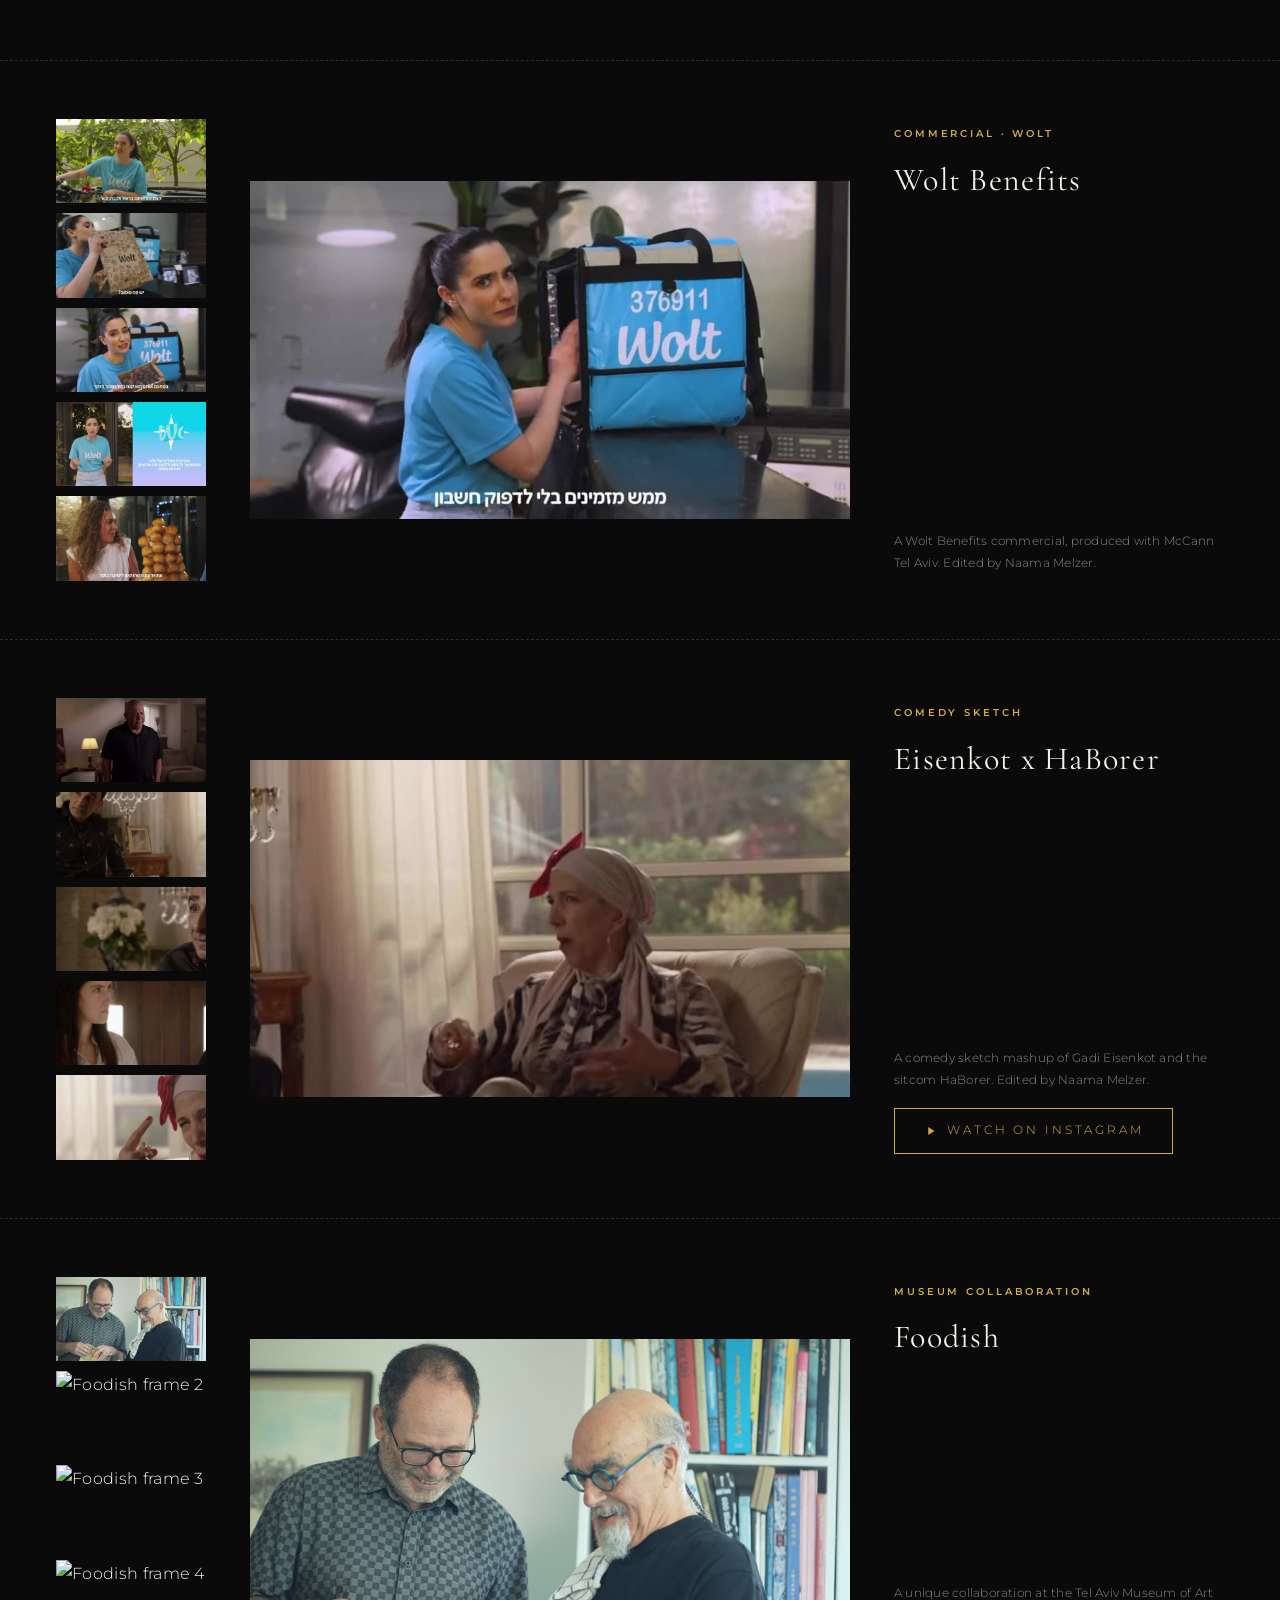
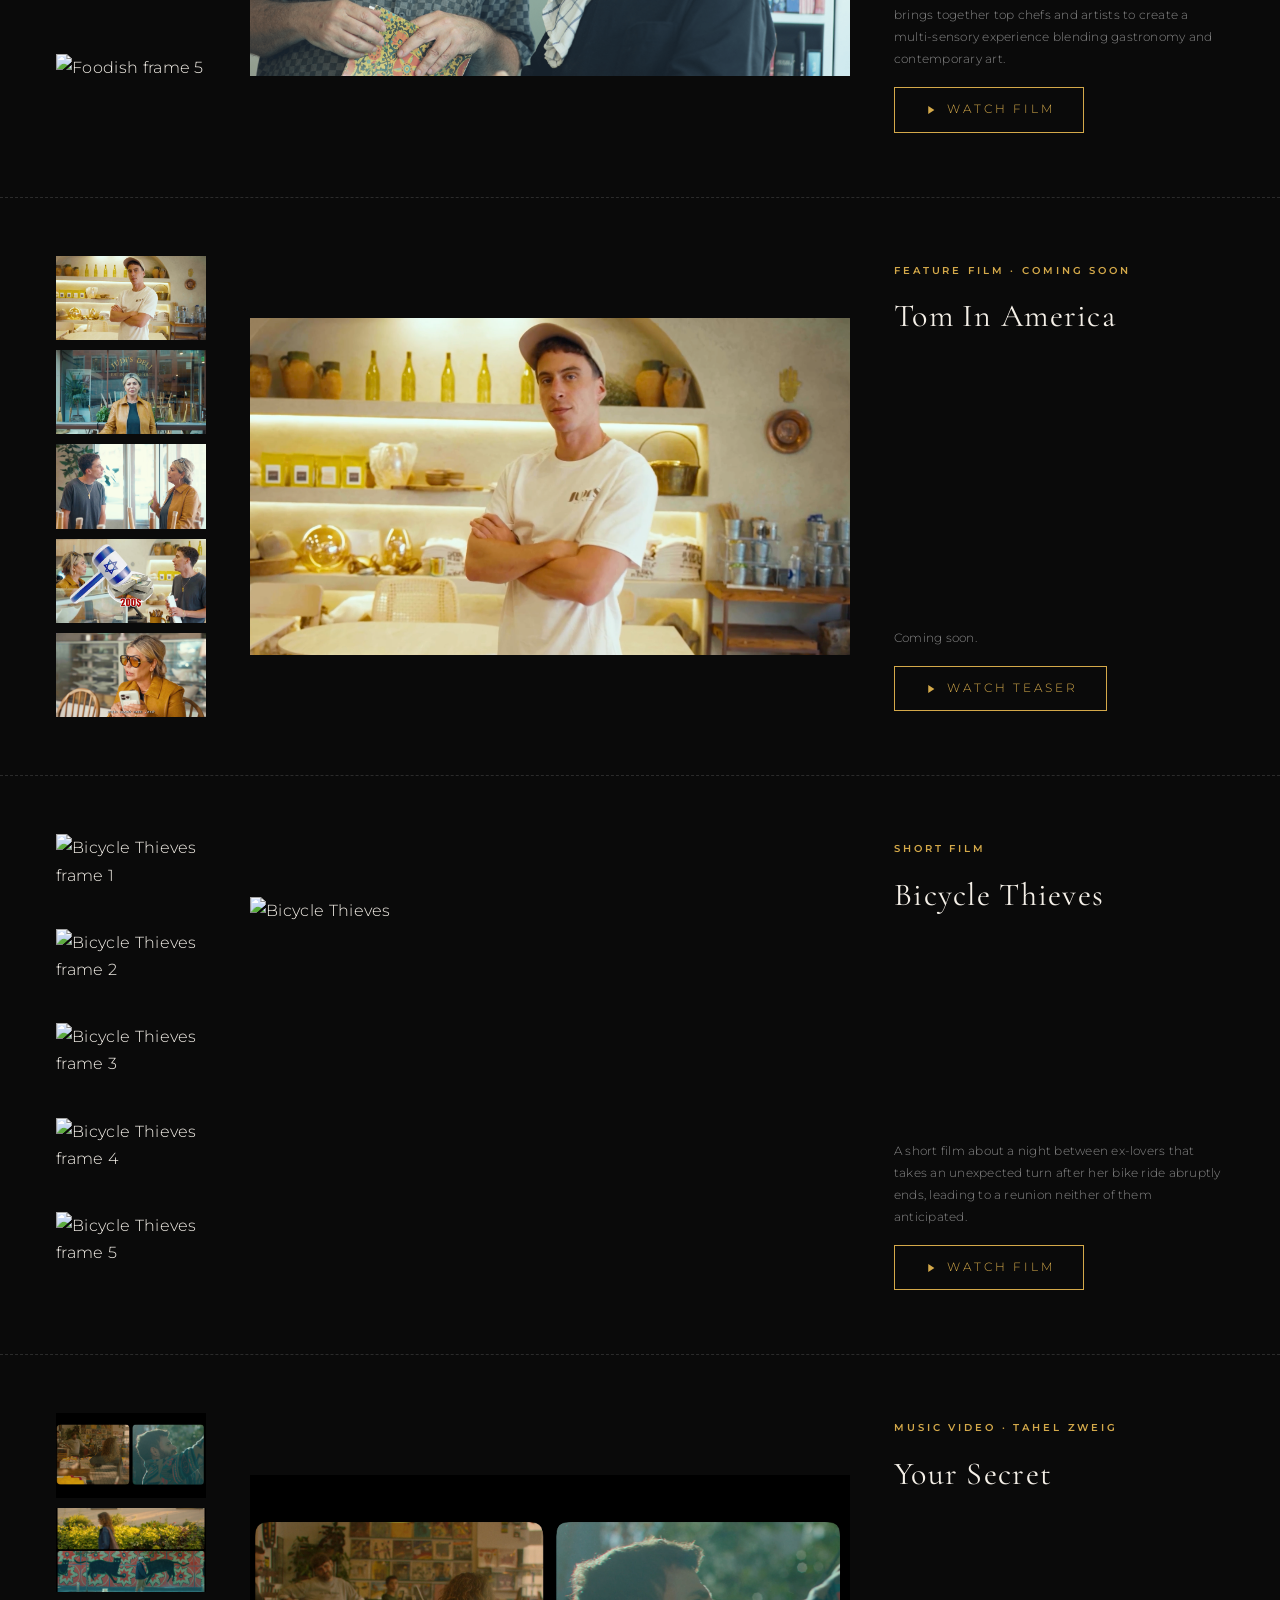
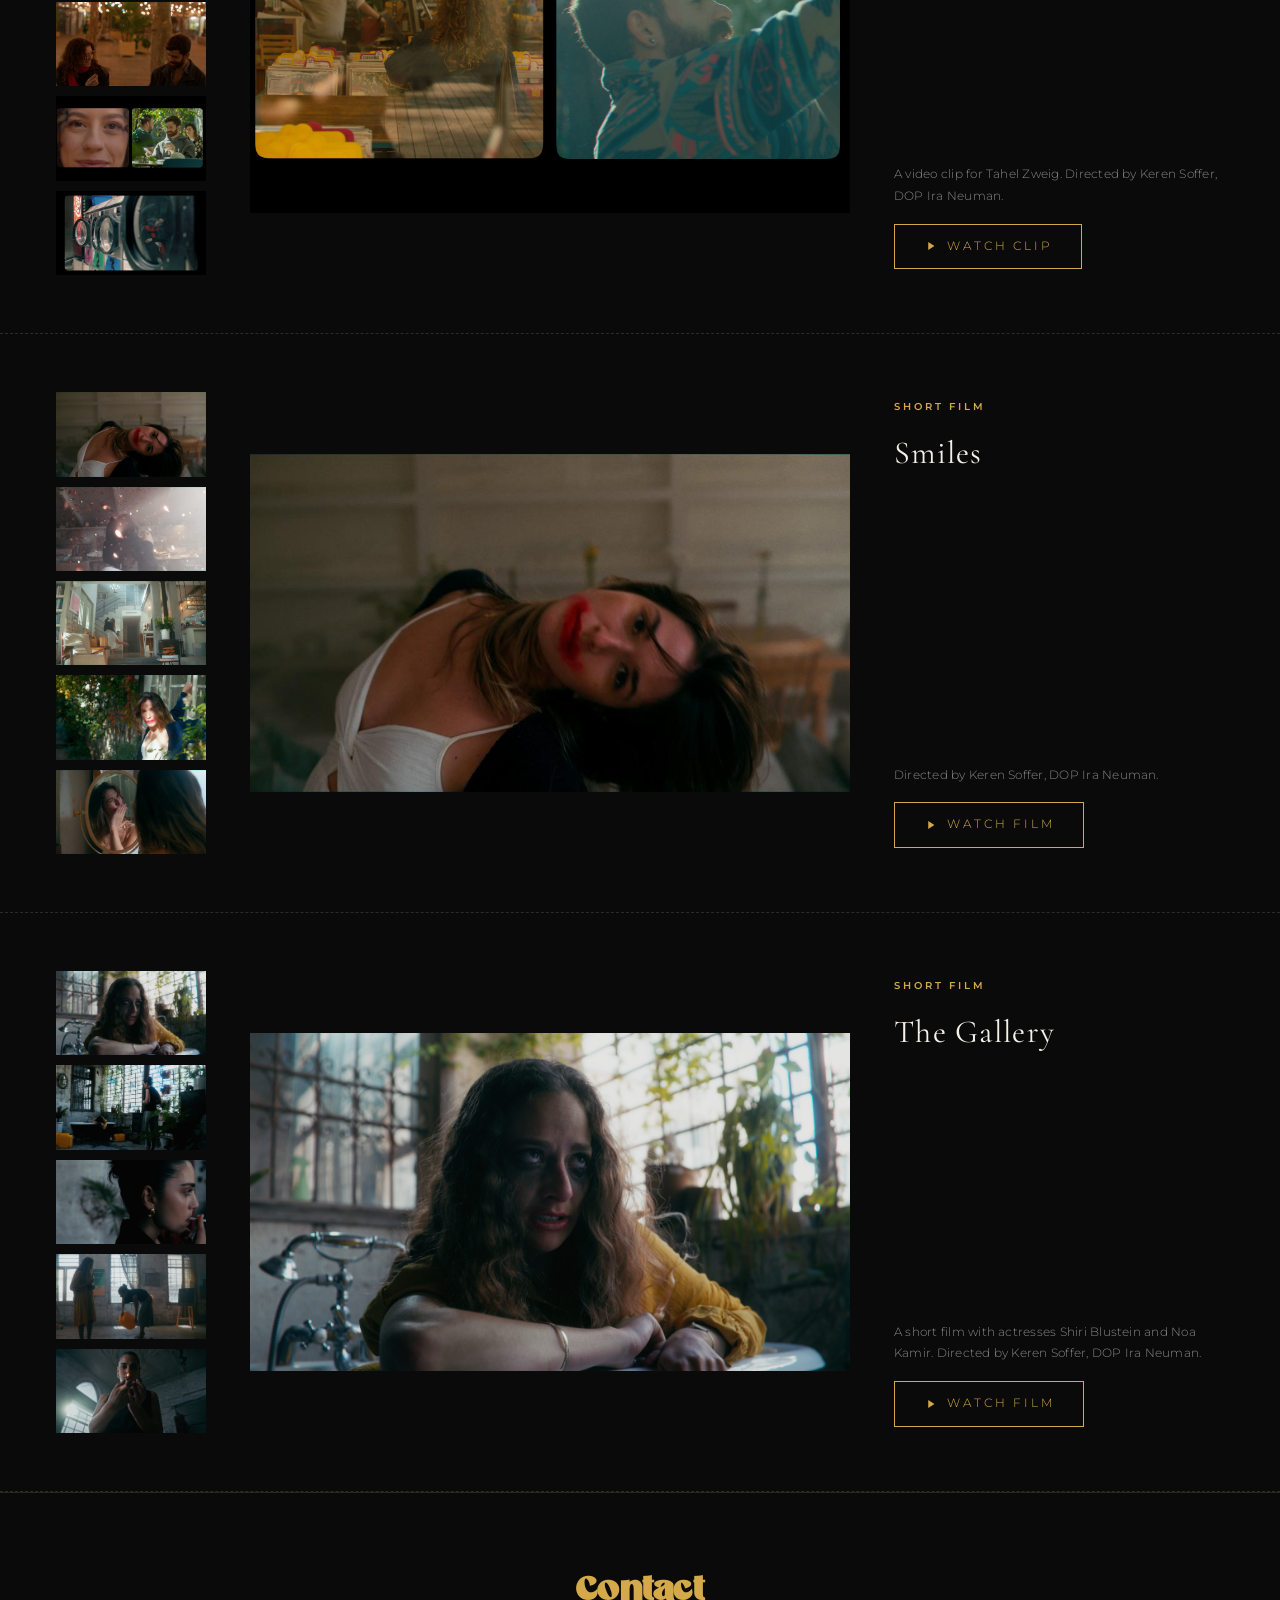
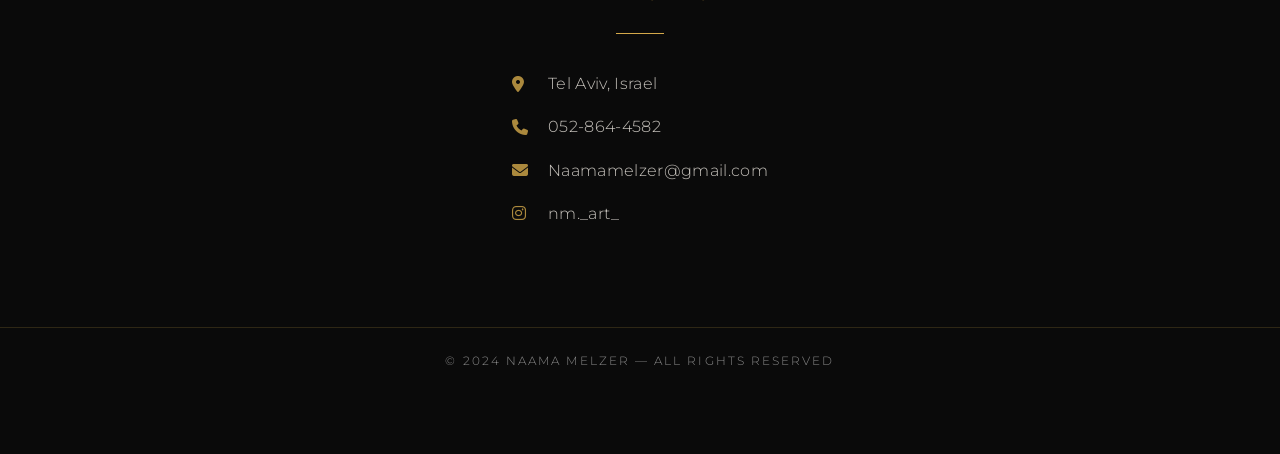
==== commit daf8a74c: "Add Eisenkot x HaBorer row to Selected Works" ====
--- a/index.html
+++ b/index.html
@@ -78,6 +78,27 @@
 
     <div class="work">
       <div class="strip">
+        <img src="Eisenkot/e6.jpg" alt="Gadi Eisenkot">
+        <img src="Eisenkot/e3.jpg" alt="Eisenkot x HaBorer frame 2">
+        <img src="Eisenkot/e4.jpg" alt="Eisenkot x HaBorer frame 3">
+        <img src="Eisenkot/e5.jpg" alt="Eisenkot x HaBorer frame 4">
+        <img src="Eisenkot/e1.jpg" alt="Eisenkot x HaBorer frame 5">
+      </div>
+      <div class="frame"><img src="Eisenkot/e8.jpg" alt="Eisenkot x HaBorer"></div>
+      <div class="meta">
+        <div><p class="cat">Comedy Sketch</p><h3>Eisenkot x HaBorer</h3></div>
+        <div>
+          <p>A comedy sketch mashup of Gadi Eisenkot and the sitcom HaBorer. Edited by Naama Melzer.</p>
+          <a class="watch-btn" href="https://www.instagram.com/p/DfCctw1DXH6/" target="_blank">
+            <svg viewBox="0 0 16 16"><path d="M6 3.5l7 4.5-7 4.5V3.5z"/></svg>
+            Watch on Instagram
+          </a>
+        </div>
+      </div>
+    </div>
+
+    <div class="work">
+      <div class="strip">
         <img src="Foodish/Food1.png" alt="Foodish frame 1">
         <img src="Foodish/Food2.png" alt="Foodish frame 2">
         <img src="Foodish/Food3.png" alt="Foodish frame 3">
--- a/style.css
+++ b/style.css
@@ -581,8 +581,8 @@
   display:grid; grid-template-columns:150px 1fr 330px; gap:44px;
   align-items:stretch; padding:58px 56px; border-bottom:1px dashed #2b2b2b;
 }
-.work .strip { display:flex; flex-direction:column; gap:10px; }
-.work .strip img { width:100%; flex:1; min-height:0; object-fit:cover; filter:saturate(0.92); transition:filter var(--transition); }
+.work .strip { display:flex; flex-direction:column; gap:10px; justify-content:center; }
+.work .strip img { width:100%; flex:none; aspect-ratio:16/9; object-fit:cover; object-position:center; filter:saturate(0.92); transition:filter var(--transition); }
 .work:hover .strip img { filter:saturate(1.05); }
 .work .frame { align-self:center; }
 .work .frame img { width:100%; aspect-ratio:16/9; object-fit:cover; }
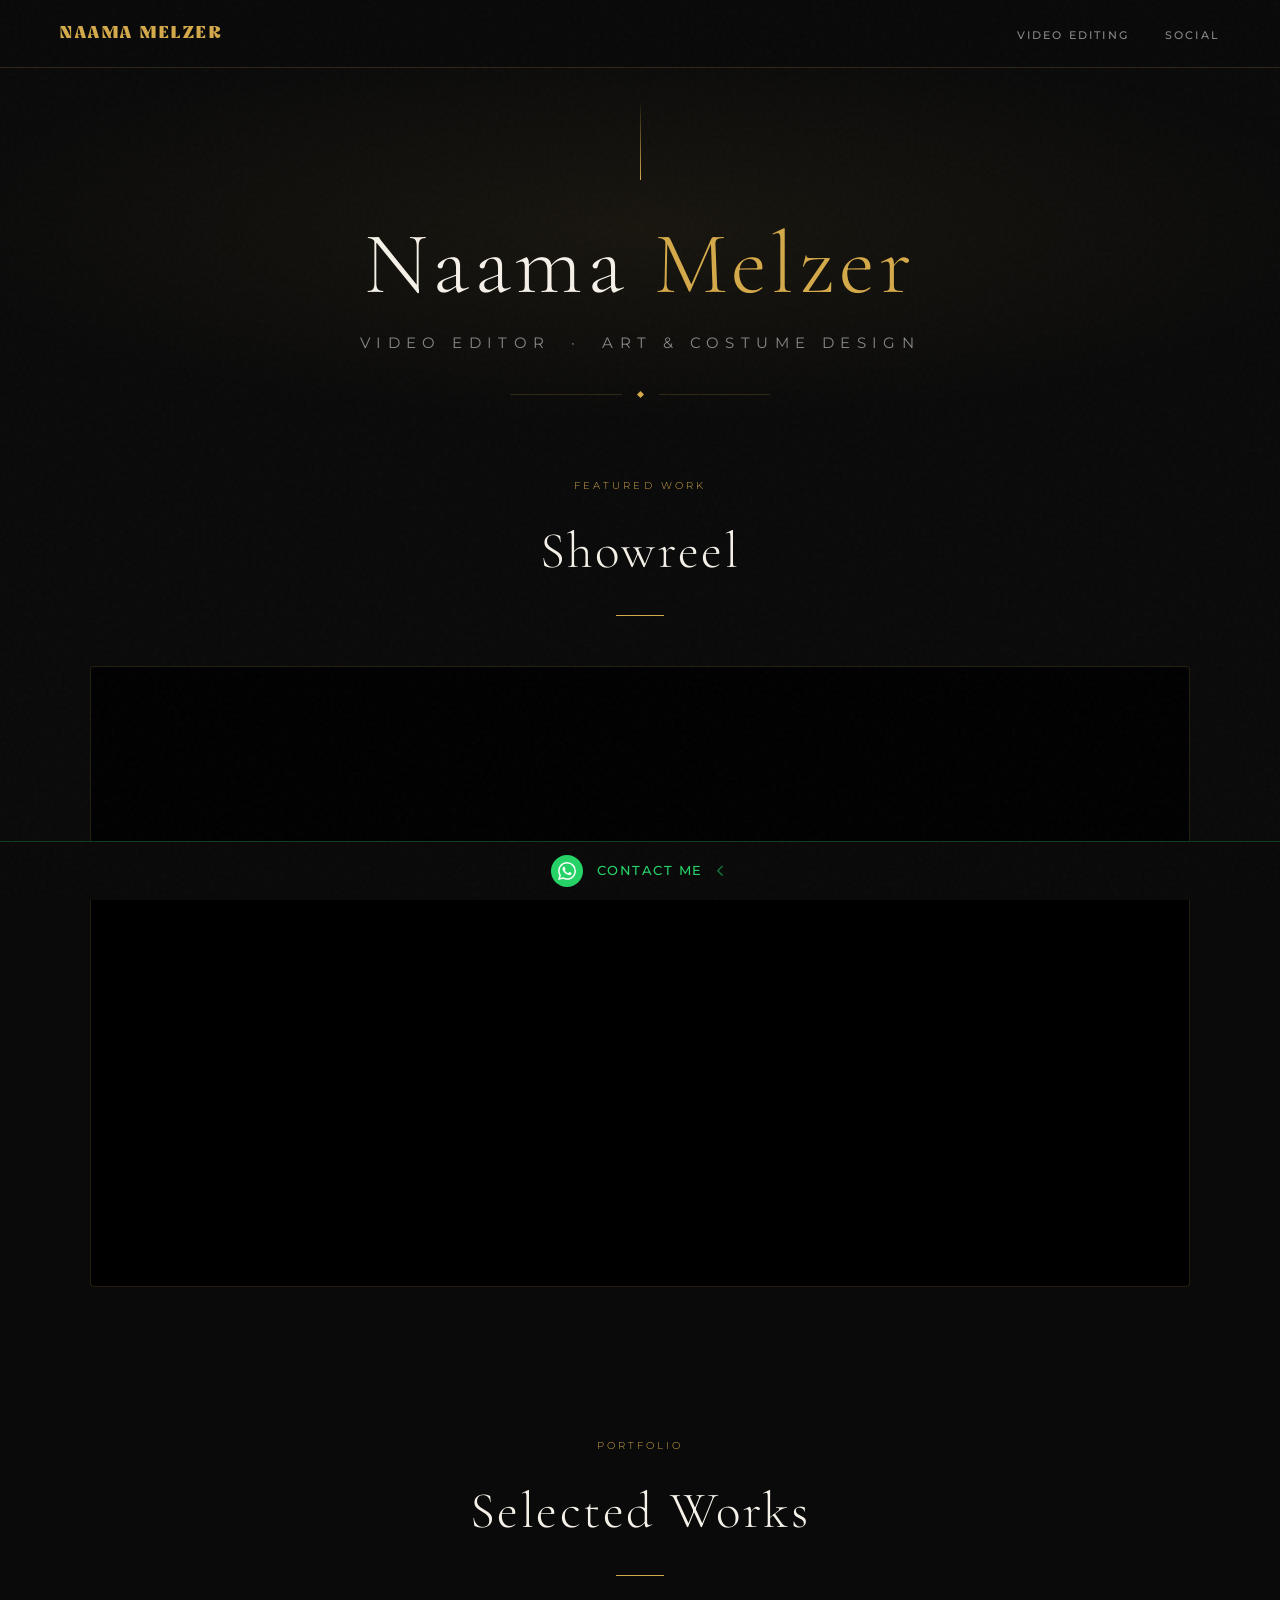
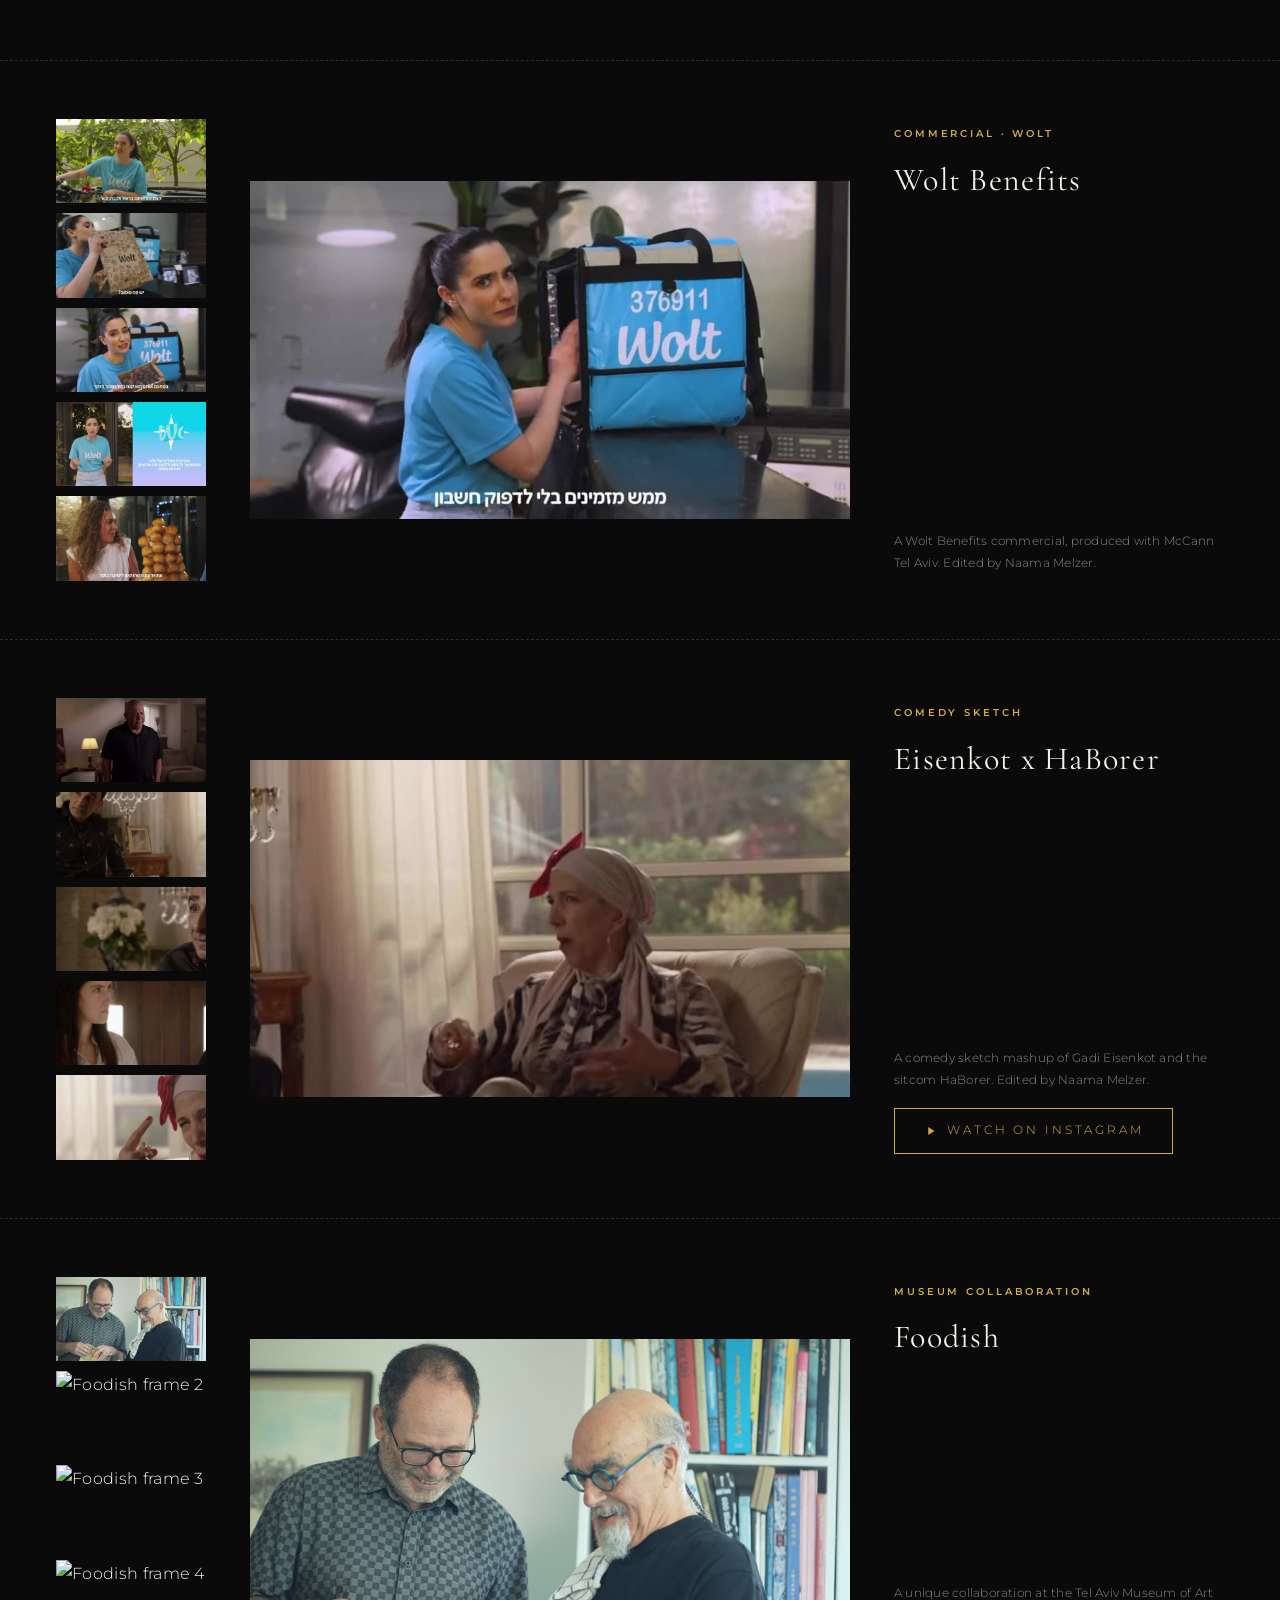
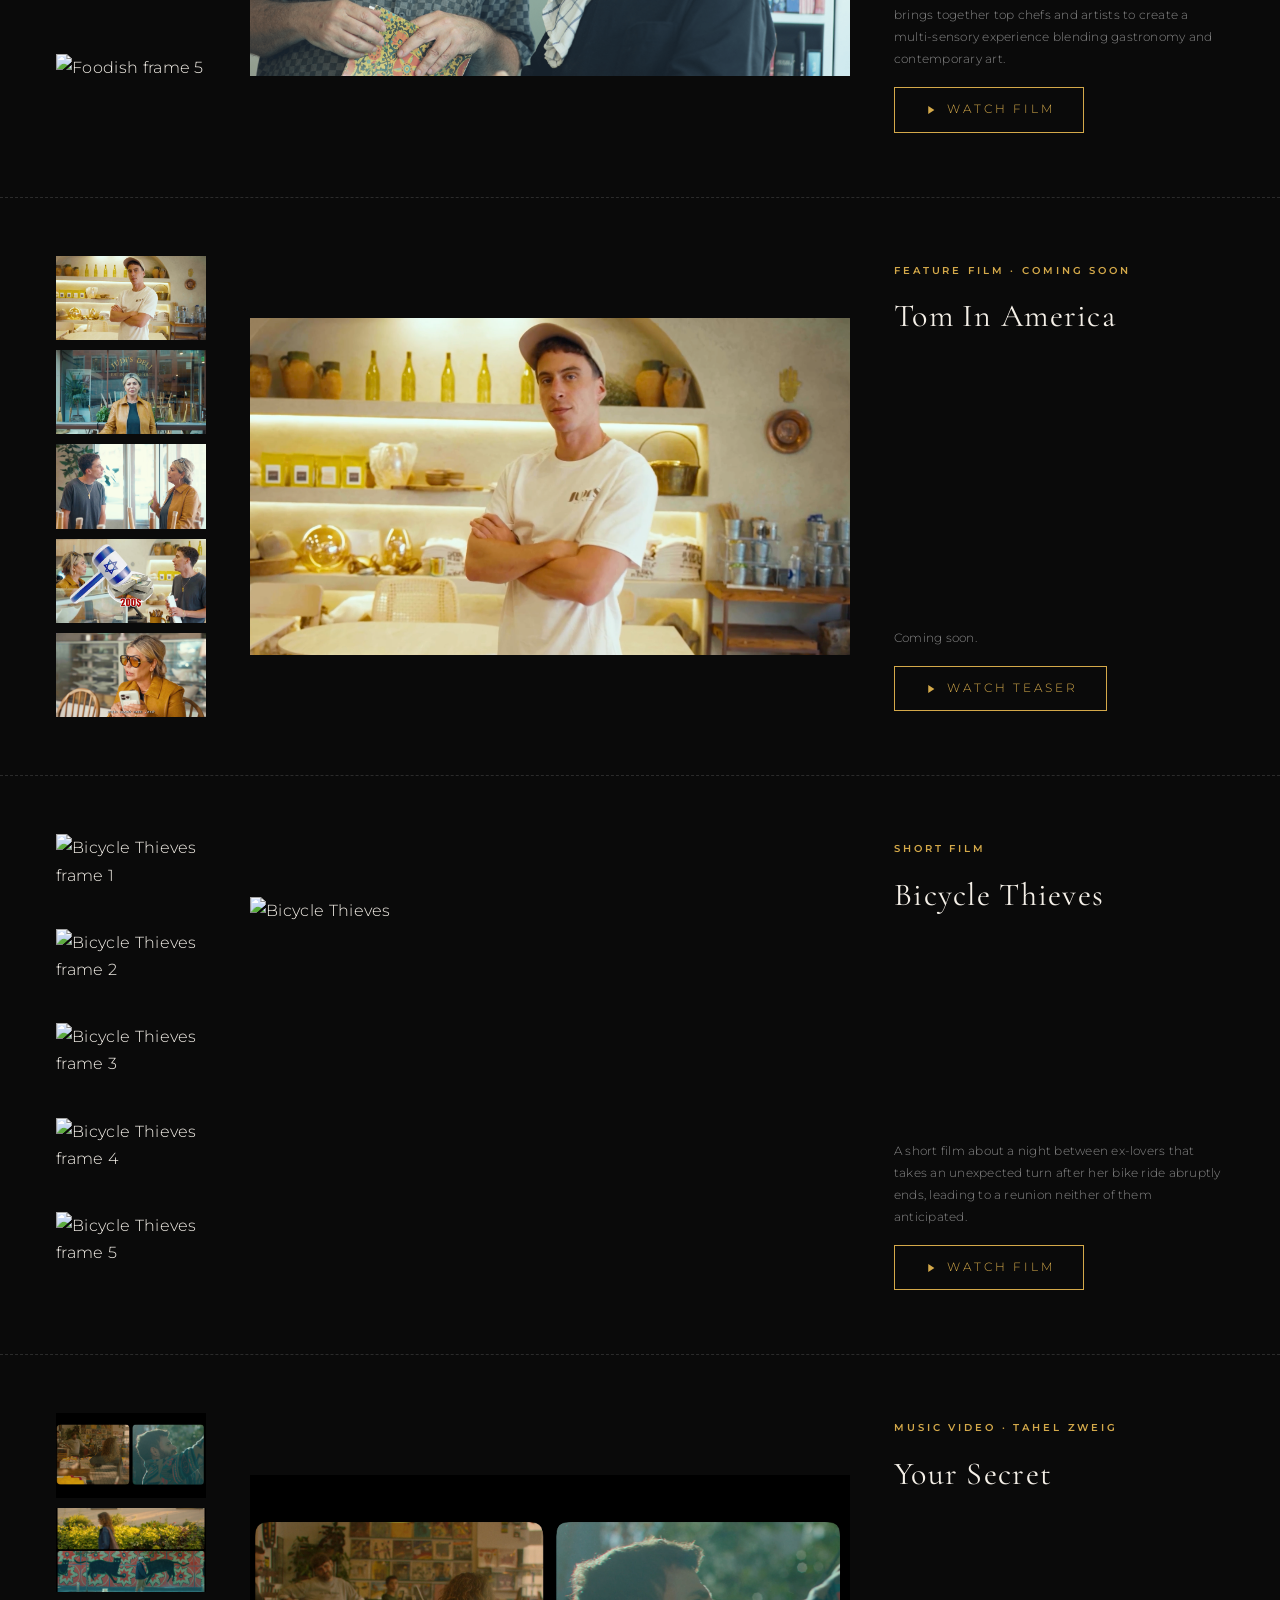
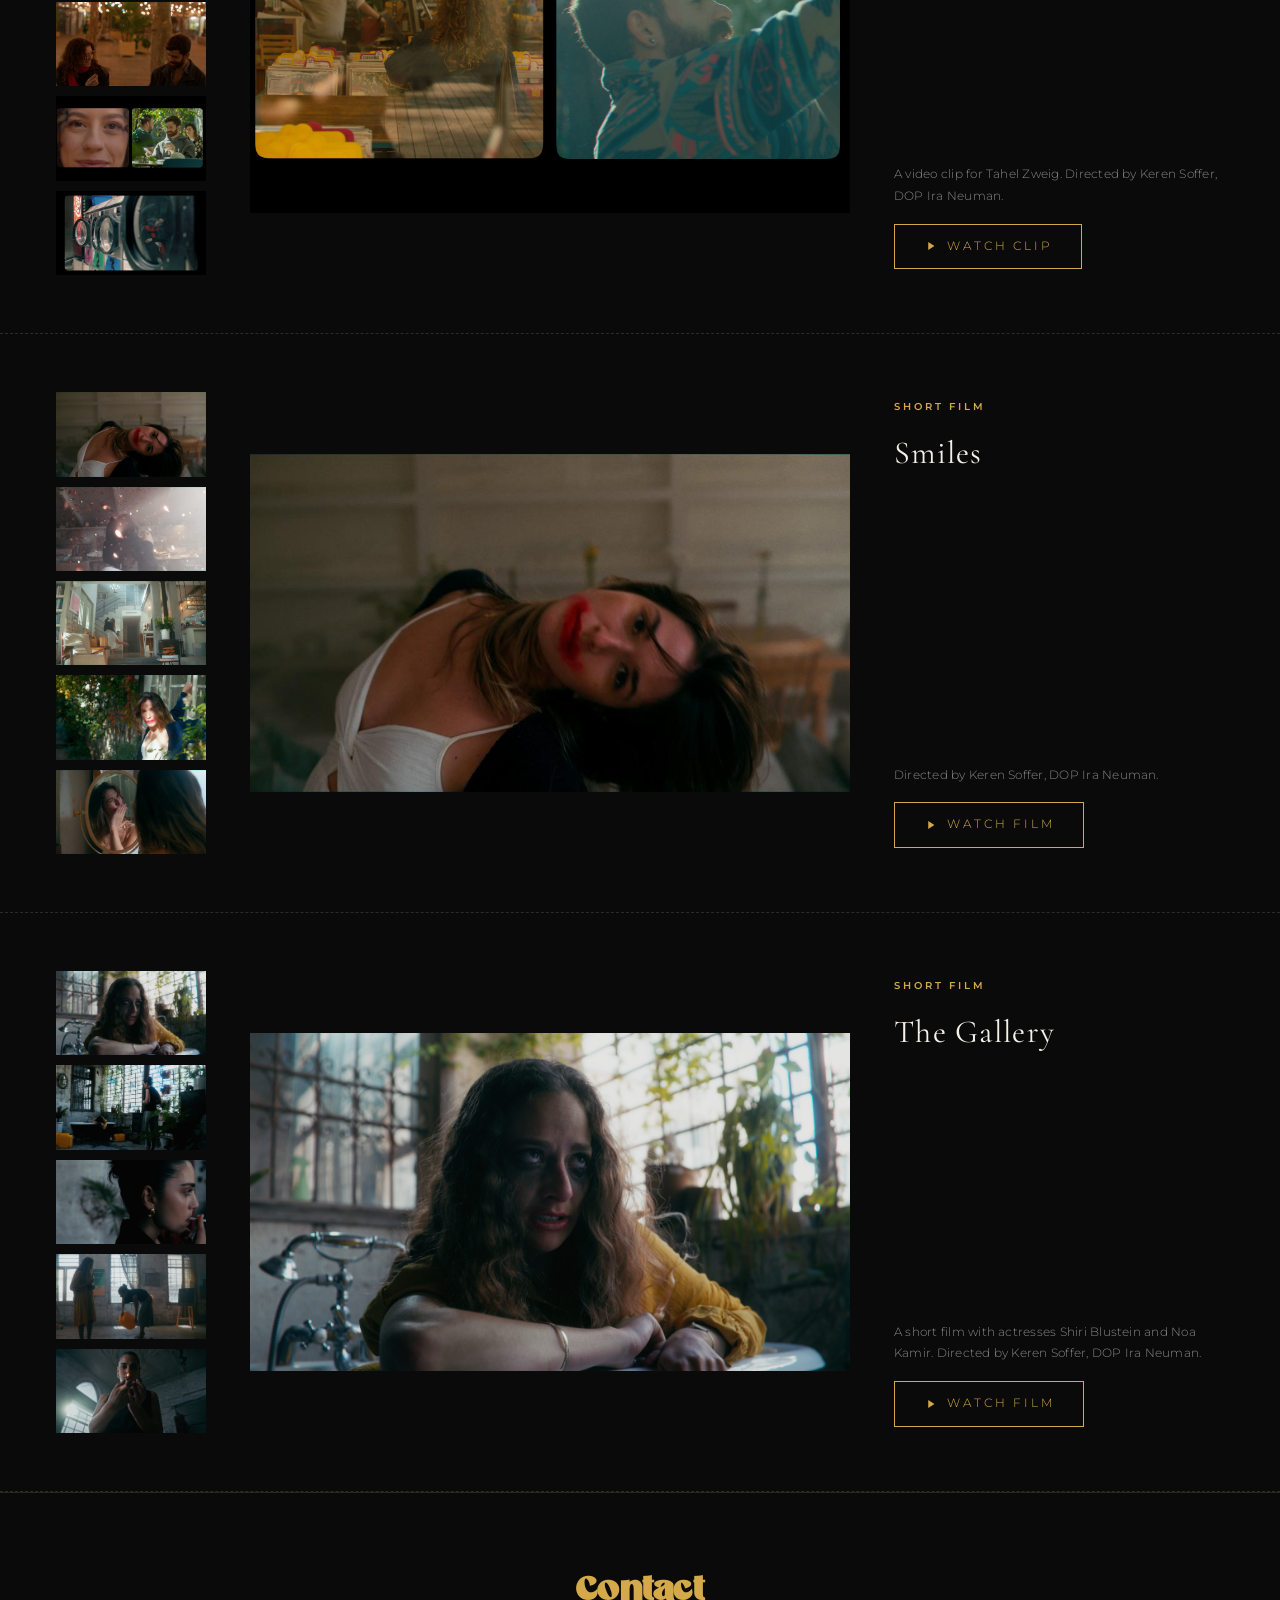
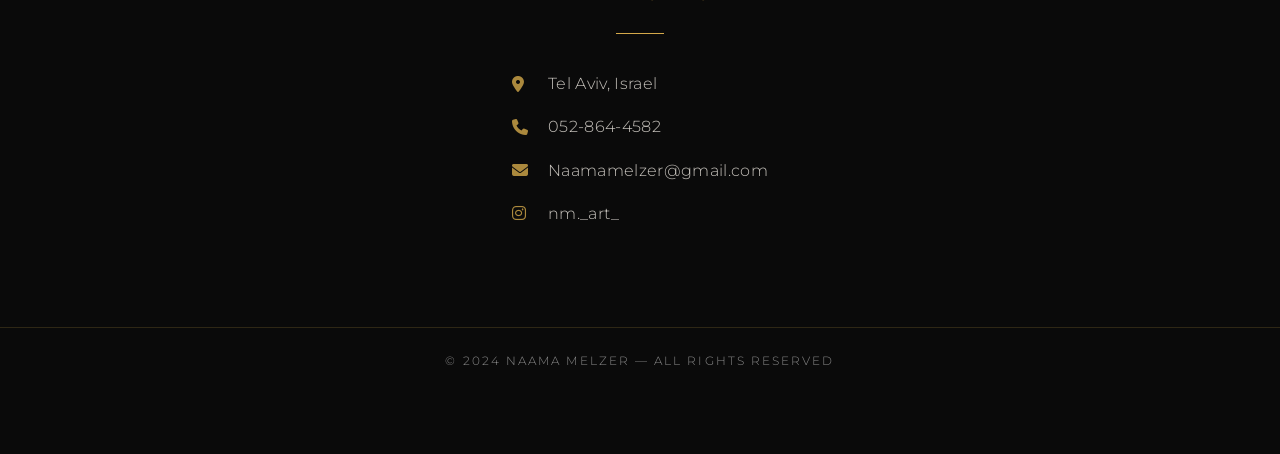
==== commit 4666e6d8: "Add Social page with reel rows; link it in site nav" ====
--- a/index.html
+++ b/index.html
@@ -16,6 +16,7 @@
       <ul>
         <!-- <li><a href="index.html" class="active">Home</a></li> -->
         <li><a href="Video.html">Video Editing</a></li>
+        <li><a href="Social.html">Social</a></li>
         <!-- <li><a href="Art.html">Art Design</a></li> -->
         <!-- <li><a href="CostumeDesgine.html">Costume Design</a></li> -->
         <!-- <li><a href="ContactUs.html">Contact</a></li> -->
--- a/style.css
+++ b/style.css
@@ -600,3 +600,15 @@
   .work .strip { flex-direction:row; }
   .work .strip img { flex:1; width:auto; height:64px; }
 }
+
+/* ── Social: reels & social edits ── */
+.work.work-videos { grid-template-columns:1fr 330px; }
+.work .frame > video { display:block; margin:0 auto; width:auto; max-width:100%; height:600px; aspect-ratio:9/16; object-fit:cover; background:#000; }
+.work .substrip { display:flex; justify-content:center; gap:26px; margin-top:30px; }
+.work .substrip video { width:120px; aspect-ratio:9/16; object-fit:cover; display:block; cursor:pointer; filter:saturate(0.92); transition:filter var(--transition); }
+.work .substrip video:hover { filter:saturate(1.05); }
+@media (max-width:900px) {
+  .work.work-videos { grid-template-columns:1fr; }
+  .work .frame > video { height:440px; }
+  .work .substrip video { width:calc((100% - 20px)/3); }
+}
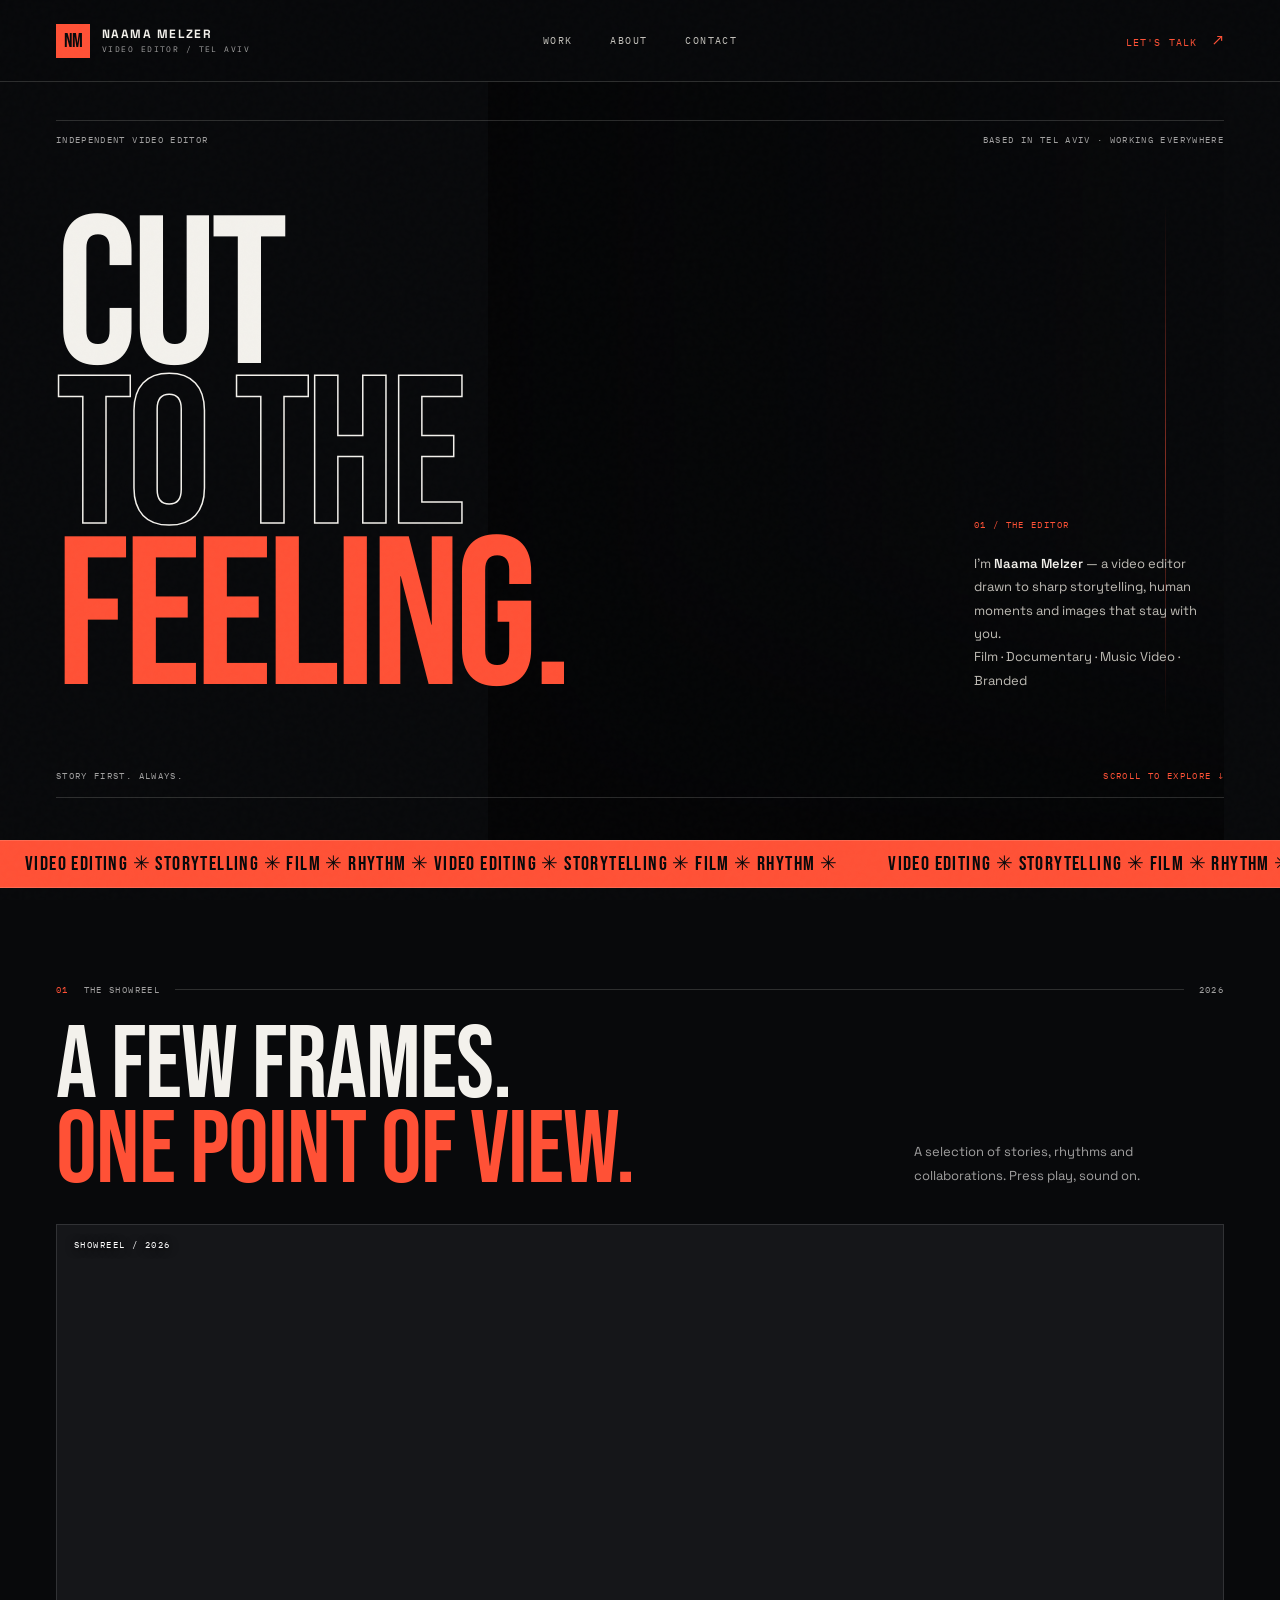
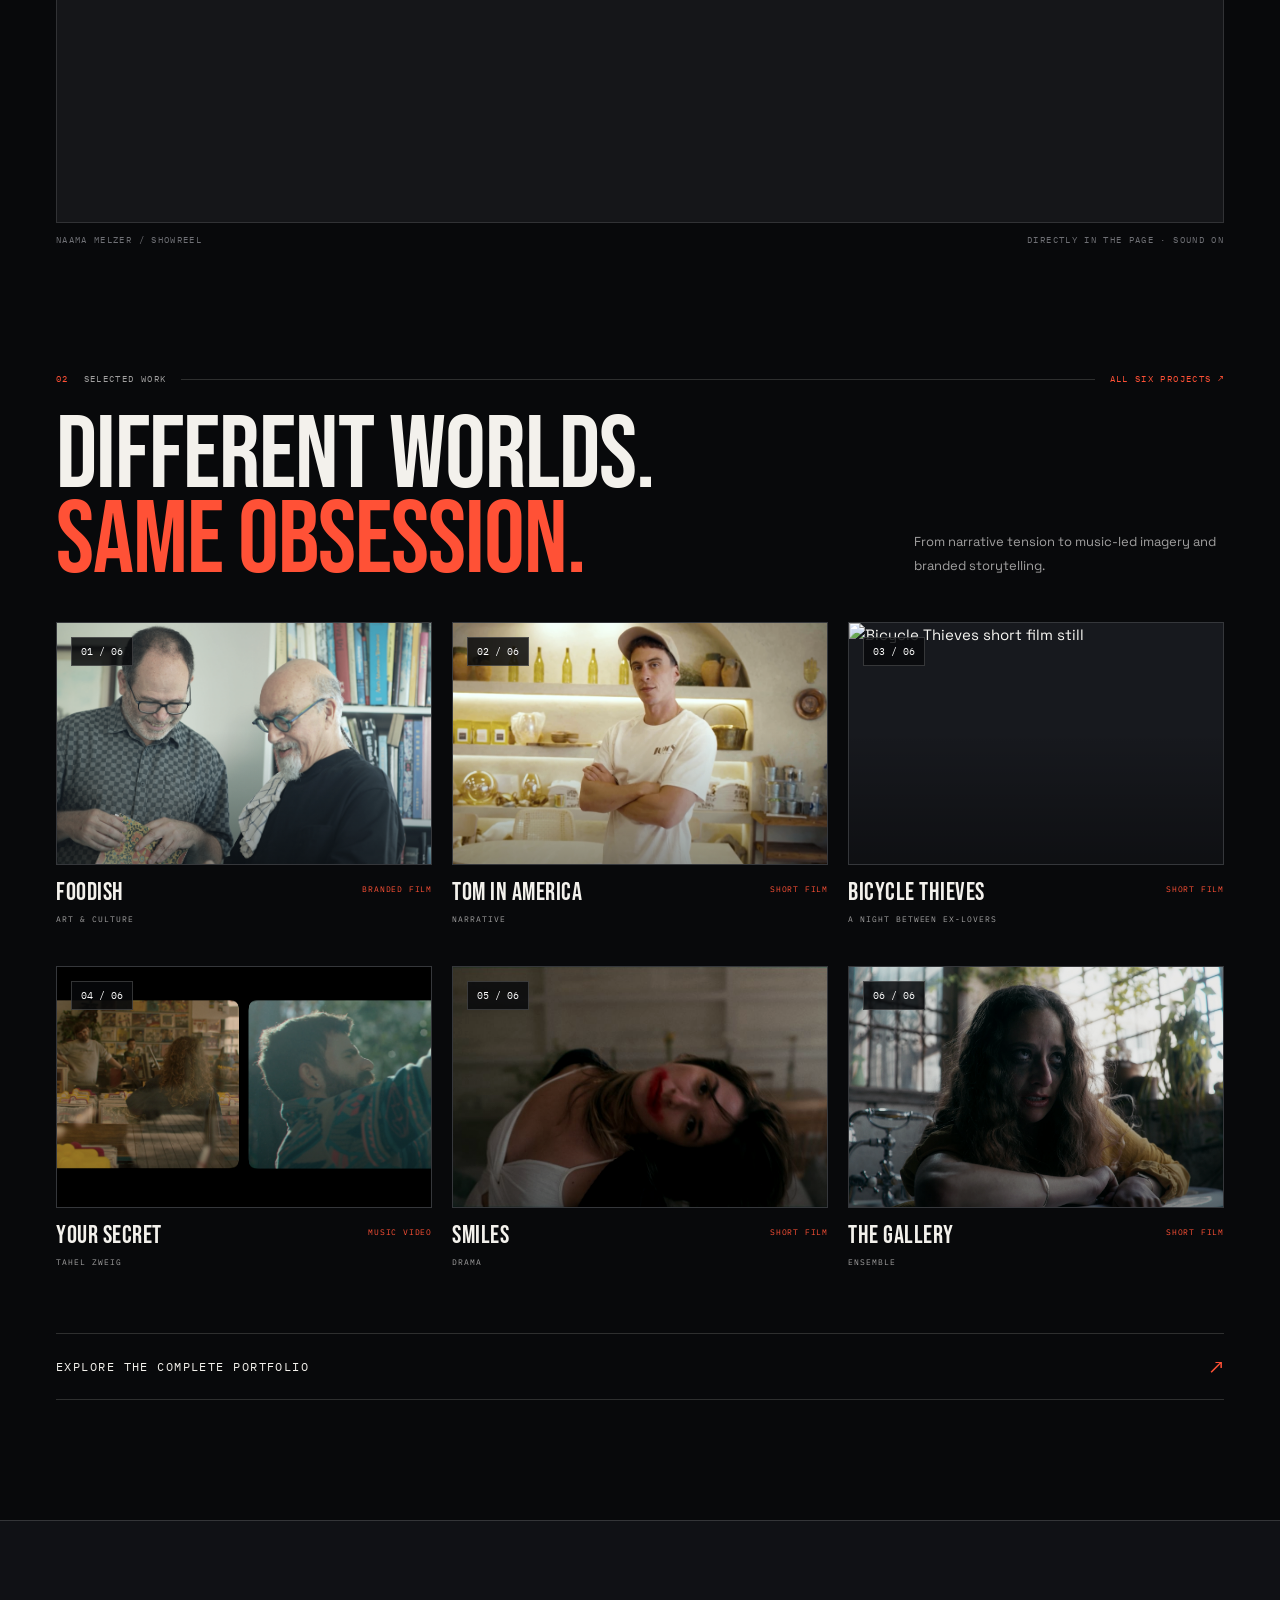
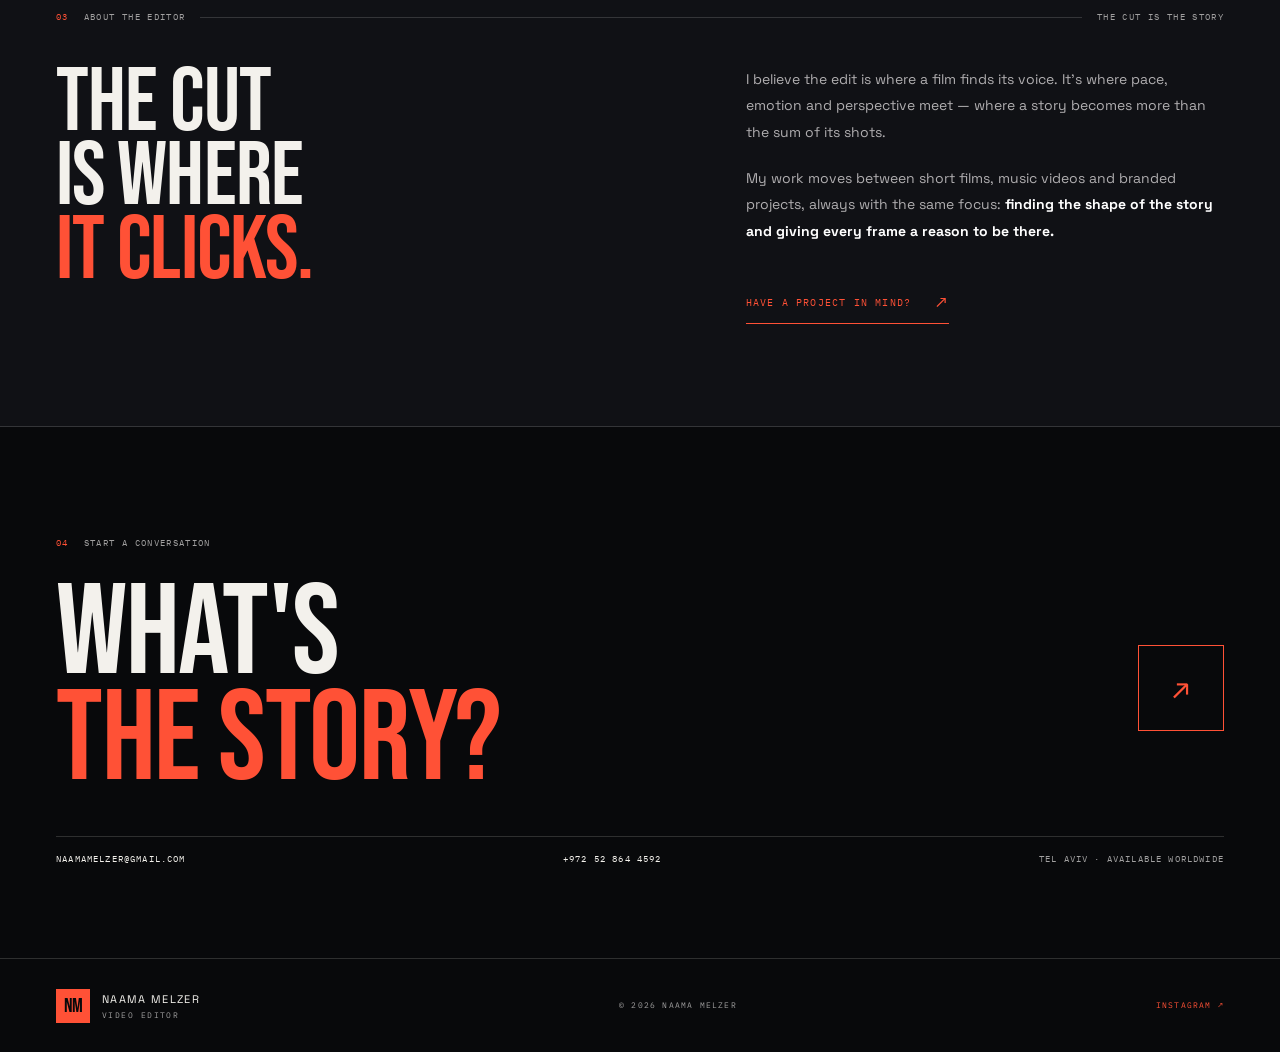
==== commit 0a1f2095: "Merge 794c106123102e0819a1ce9a079d6b7ba1823864 into 30a1867b308ea40728dddee73f386046240e34e2" ====
--- a/index.html
+++ b/index.html
@@ -3,259 +3,89 @@
 <head>
   <meta charset="UTF-8">
   <meta name="viewport" content="width=device-width, initial-scale=1.0">
-  <title>Naama Melzer — Portfolio</title>
-  <link rel="stylesheet" href="style.css">
-  <link rel="stylesheet" href="https://cdnjs.cloudflare.com/ajax/libs/font-awesome/6.4.0/css/all.min.css">
+  <meta name="theme-color" content="#08090b">
+  <meta name="description" content="Naama Melzer is an independent video editor based in Tel Aviv. Narrative film, documentary, music video and branded storytelling.">
+  <title>Naama Melzer — Video Editor / Tel Aviv</title>
+  <link rel="canonical" href="https://www.naamamelzer.studio/">
+  <meta property="og:type" content="website"><meta property="og:site_name" content="Naama Melzer">
+  <meta property="og:title" content="Naama Melzer — Video Editor">
+  <meta property="og:description" content="Cut to the feeling. Selected films, music videos and branded work by Naama Melzer.">
+  <meta property="og:url" content="https://www.naamamelzer.studio/">
+  <meta property="og:image" content="https://i.ytimg.com/vi/KrSdbW3TQgA/maxresdefault.jpg">
+  <meta property="og:image:alt" content="Naama Melzer video editing showreel">
+  <meta name="twitter:card" content="summary_large_image">
+  <meta name="twitter:title" content="Naama Melzer — Video Editor">
+  <meta name="twitter:description" content="Selected films, music videos and branded work.">
+  <meta name="twitter:image" content="https://i.ytimg.com/vi/KrSdbW3TQgA/maxresdefault.jpg">
+  <link rel="icon" href="/favicon.svg" type="image/svg+xml">
+  <link rel="preconnect" href="https://fonts.googleapis.com"><link rel="preconnect" href="https://fonts.gstatic.com" crossorigin>
+  <link rel="preconnect" href="https://i.ytimg.com">
+  <link href="https://fonts.googleapis.com/css2?family=Bebas+Neue&family=IBM+Plex+Mono:wght@400;500&family=Space+Grotesk:wght@400;500;600;700&display=swap" rel="stylesheet">
+  <link rel="stylesheet" href="/style.css">
+  <script type="application/ld+json">{"@context":"https://schema.org","@type":"Person","name":"Naama Melzer","jobTitle":"Video Editor","url":"https://www.naamamelzer.studio/","email":"mailto:naamamelzer@gmail.com","telephone":"+972528644592","address":{"@type":"PostalAddress","addressLocality":"Tel Aviv","addressCountry":"IL"},"sameAs":["https://www.instagram.com/nm._art_/"]}</script>
 </head>
-<body class="page-fade">
+<body>
+  <a class="skip-link" href="#main">Skip to content</a>
+  <header class="site-header">
+    <a class="wordmark" href="/" aria-label="Naama Melzer home"><span class="wordmark-mark">NM</span><span class="wordmark-text"><span>NAAMA MELZER</span><span>VIDEO EDITOR / TEL AVIV</span></span></a>
+    <nav aria-label="Main navigation"><a href="/Video.html">WORK</a><a href="#about">ABOUT</a><a href="/ContactUs.html">CONTACT</a></nav>
+    <a class="header-email" href="mailto:naamamelzer@gmail.com">LET'S TALK <span>↗</span></a>
+  </header>
+  <main id="main">
+    <section class="hero section-wrap">
+      <div class="hero-overline"><span>INDEPENDENT VIDEO EDITOR</span><span>BASED IN TEL AVIV · WORKING EVERYWHERE</span></div>
+      <div class="hero-main">
+        <h1><span>CUT</span><span class="outline">TO THE</span><span class="hot">FEELING.</span></h1>
+        <div class="hero-intro"><span class="hero-index">01 / THE EDITOR</span><p>I’m <strong>Naama Melzer</strong> — a video editor drawn to sharp storytelling, human moments and images that stay with you.</p><p>Film · Documentary · Music Video · Branded</p></div>
+      </div>
+      <div class="hero-rule"><span>STORY FIRST. ALWAYS.</span><span>SCROLL TO EXPLORE ↓</span></div>
+    </section>
 
-  <header>
-    <!-- <span class="nav-brand">Naama Melzer</span> -->
-    <a href="index.html"><span class="nav-brand">Naama Melzer</span></a>
-    <nav>
-      <ul>
-        <!-- <li><a href="index.html" class="active">Home</a></li> -->
-        <li><a href="Video.html">Video Editing</a></li>
-        <li><a href="Social.html">Social</a></li>
-        <!-- <li><a href="Art.html">Art Design</a></li> -->
-        <!-- <li><a href="CostumeDesgine.html">Costume Design</a></li> -->
-        <!-- <li><a href="ContactUs.html">Contact</a></li> -->
-      </ul>
-    </nav>
-  </header>
+    <div class="marquee-band" aria-label="Video editing, storytelling, film, rhythm"><div class="marquee-track"><span>VIDEO EDITING ✳ STORYTELLING ✳ FILM ✳ RHYTHM ✳ VIDEO EDITING ✳ STORYTELLING ✳ FILM ✳ RHYTHM ✳ </span><span aria-hidden="true">VIDEO EDITING ✳ STORYTELLING ✳ FILM ✳ RHYTHM ✳ VIDEO EDITING ✳ STORYTELLING ✳ FILM ✳ RHYTHM ✳ </span></div></div>
 
-  <!-- Hero -->
-  <section class="hero">
-    <div class="hero-line"></div>
-    <h1>Naama <span class="hero-gold">Melzer</span></h1>
-    <h2>Video Editor &nbsp;·&nbsp; Art &amp; Costume Design</h2>
-    <div class="hero-divider"><span></span></div>
-  </section>
+    <section class="reel-section section-wrap" aria-labelledby="reel-title">
+      <div class="section-kicker"><span>01</span><span>THE SHOWREEL</span><span class="section-kicker-line"></span><span>2026</span></div>
+      <div class="section-heading"><h2 id="reel-title">A FEW FRAMES.<br><span>ONE POINT OF VIEW.</span></h2><p>A selection of stories, rhythms and collaborations. Press play, sound on.</p></div>
+      <div class="reel-player"><iframe src="https://www.youtube-nocookie.com/embed/KrSdbW3TQgA?rel=0&modestbranding=1" title="Naama Melzer — video editing showreel" loading="lazy" referrerpolicy="strict-origin-when-cross-origin" allow="accelerometer; autoplay; encrypted-media; gyroscope; picture-in-picture; web-share" allowfullscreen></iframe></div>
+      <div class="player-caption"><span>NAAMA MELZER / SHOWREEL</span><span>DIRECTLY IN THE PAGE · SOUND ON</span></div>
+    </section>
 
-  <!-- Showreel FIRST -->
-  <div class="section-header">
-    <p class="label">Featured Work</p>
-    <h2>Showreel</h2>
-    <div class="rule"></div>
-  </div>
+    <section class="work-preview section-wrap" aria-labelledby="work-title">
+      <div class="section-kicker"><span>02</span><span>SELECTED WORK</span><span class="section-kicker-line"></span><a href="/Video.html">ALL SIX PROJECTS ↗</a></div>
+      <div class="work-heading"><h2 id="work-title">DIFFERENT WORLDS.<br><span>SAME OBSESSION.</span></h2><p>From narrative tension to music-led imagery and branded storytelling.</p></div>
+      <div class="preview-grid">
+        <a class="preview-card" href="/Video.html#foodish"><div class="preview-image"><img src="/Foodish/Food1.png" alt="Foodish project still" loading="lazy" decoding="async"><span class="preview-index">01 / 06</span><span class="preview-arrow">↗</span></div><div class="preview-meta"><div><h3>Foodish</h3><p>ART &amp; CULTURE</p></div><span>BRANDED FILM</span></div></a>
+        <a class="preview-card" href="/Video.html#tom-in-america"><div class="preview-image"><img src="/Tom/Tom1.png" alt="Tom in America short film still" loading="lazy" decoding="async"><span class="preview-index">02 / 06</span><span class="preview-arrow">↗</span></div><div class="preview-meta"><div><h3>Tom in America</h3><p>NARRATIVE</p></div><span>SHORT FILM</span></div></a>
+        <a class="preview-card" href="/Video.html#bicycle-thieves"><div class="preview-image"><img src="/Bike/bike1.png" alt="Bicycle Thieves short film still" loading="lazy" decoding="async"><span class="preview-index">03 / 06</span><span class="preview-arrow">↗</span></div><div class="preview-meta"><div><h3>Bicycle Thieves</h3><p>A NIGHT BETWEEN EX-LOVERS</p></div><span>SHORT FILM</span></div></a>
+        <a class="preview-card" href="/Video.html#your-secret"><div class="preview-image"><img src="/Secret/Secret1.png" alt="Your Secret music video still" loading="lazy" decoding="async"><span class="preview-index">04 / 06</span><span class="preview-arrow">↗</span></div><div class="preview-meta"><div><h3>Your Secret</h3><p>TAHEL ZWEIG</p></div><span>MUSIC VIDEO</span></div></a>
+        <a class="preview-card" href="/Video.html#smiles"><div class="preview-image"><img src="/Smiles/Smiles1.jpg" alt="Smiles short film still" loading="lazy" decoding="async"><span class="preview-index">05 / 06</span><span class="preview-arrow">↗</span></div><div class="preview-meta"><div><h3>Smiles</h3><p>DRAMA</p></div><span>SHORT FILM</span></div></a>
+        <a class="preview-card" href="/Video.html#the-gallery"><div class="preview-image"><img src="/Gallery/gallery1.jpg" alt="The Gallery short film still" loading="lazy" decoding="async"><span class="preview-index">06 / 06</span><span class="preview-arrow">↗</span></div><div class="preview-meta"><div><h3>The Gallery</h3><p>ENSEMBLE</p></div><span>SHORT FILM</span></div></a>
+      </div>
+      <a class="large-text-link" href="/Video.html">EXPLORE THE COMPLETE PORTFOLIO <span>↗</span></a>
+    </section>
 
-  <div class="video-section">
-    <div class="youtube-wrapper">
-      <iframe
-        src="https://www.youtube.com/embed/KrSdbW3TQgA?autoplay=1&mute=1&controls=1&rel=0&modestbranding=1"
-        title="Naama Melzer Showreel"
-        frameborder="0"
-        allow="autoplay; encrypted-media; picture-in-picture"
-        allowfullscreen>
-      </iframe>
-    </div>
-  </div>
-
-  <!-- Gallery Slider AFTER -->
-  <div class="section-header" style="padding-top:70px">
-    <p class="label">Portfolio</p>
-    <h2>Selected Works</h2>
-    <div class="rule"></div>
-  </div>
-
-  <section class="works">
-
-    <div class="work">
-      <div class="strip">
-        <img src="Wolt/wolt2.jpg" alt="Wolt Benefits frame 1">
-        <img src="Wolt/wolt3.jpg" alt="Wolt Benefits frame 2">
-        <img src="Wolt/wolt5.jpg" alt="Wolt Benefits frame 3">
-        <img src="Wolt/wolt6.jpg" alt="Wolt Benefits frame 4">
-        <img src="Wolt/wolt1.jpg" alt="Wolt Benefits frame 5">
-      </div>
-      <div class="frame"><img src="Wolt/wolt4.jpg" alt="Wolt Benefits"></div>
-      <div class="meta">
-        <div><p class="cat">Commercial &middot; Wolt</p><h3>Wolt Benefits</h3></div>
-        <div>
-          <p>A Wolt Benefits commercial, produced with McCann Tel Aviv. Edited by Naama Melzer.</p>
+    <section class="about-section" id="about">
+      <div class="about-inner section-wrap">
+        <div class="section-kicker"><span>03</span><span>ABOUT THE EDITOR</span><span class="section-kicker-line"></span><span>THE CUT IS THE STORY</span></div>
+        <div class="about-content">
+          <h2>THE CUT<br>IS WHERE<br><span>IT CLICKS.</span></h2>
+          <div class="about-copy">
+            <p>I believe the edit is where a film finds its voice. It’s where pace, emotion and perspective meet — where a story becomes more than the sum of its shots.</p>
+            <p>My work moves between short films, music videos and branded projects, always with the same focus: <strong>finding the shape of the story and giving every frame a reason to be there.</strong></p>
+            <a class="underlined-link" href="/ContactUs.html">HAVE A PROJECT IN MIND? <span>↗</span></a>
+          </div>
         </div>
       </div>
-    </div>
+    </section>
 
-    <div class="work">
-      <div class="strip">
-        <img src="Eisenkot/e6.jpg" alt="Gadi Eisenkot">
-        <img src="Eisenkot/e3.jpg" alt="Eisenkot x HaBorer frame 2">
-        <img src="Eisenkot/e4.jpg" alt="Eisenkot x HaBorer frame 3">
-        <img src="Eisenkot/e5.jpg" alt="Eisenkot x HaBorer frame 4">
-        <img src="Eisenkot/e1.jpg" alt="Eisenkot x HaBorer frame 5">
-      </div>
-      <div class="frame"><img src="Eisenkot/e8.jpg" alt="Eisenkot x HaBorer"></div>
-      <div class="meta">
-        <div><p class="cat">Comedy Sketch</p><h3>Eisenkot x HaBorer</h3></div>
-        <div>
-          <p>A comedy sketch mashup of Gadi Eisenkot and the sitcom HaBorer. Edited by Naama Melzer.</p>
-          <a class="watch-btn" href="https://www.instagram.com/p/DfCctw1DXH6/" target="_blank">
-            <svg viewBox="0 0 16 16"><path d="M6 3.5l7 4.5-7 4.5V3.5z"/></svg>
-            Watch on Instagram
-          </a>
-        </div>
-      </div>
-    </div>
-
-    <div class="work">
-      <div class="strip">
-        <img src="Foodish/Food1.png" alt="Foodish frame 1">
-        <img src="Foodish/Food2.png" alt="Foodish frame 2">
-        <img src="Foodish/Food3.png" alt="Foodish frame 3">
-        <img src="Foodish/Food4.png" alt="Foodish frame 4">
-        <img src="Foodish/Food5.png" alt="Foodish frame 5">
-      </div>
-      <div class="frame"><img src="Foodish/Food1.png" alt="Foodish"></div>
-      <div class="meta">
-        <div><p class="cat">Museum Collaboration</p><h3>Foodish</h3></div>
-        <div>
-          <p>A unique collaboration at the Tel Aviv Museum of Art brings together top chefs and artists to create a multi-sensory experience blending gastronomy and contemporary art.</p>
-          <a class="watch-btn" href="https://www.youtube.com/watch?v=2xl1b57-M2M" target="_blank">
-            <svg viewBox="0 0 16 16"><path d="M6 3.5l7 4.5-7 4.5V3.5z"/></svg>
-            Watch Film
-          </a>
-        </div>
-      </div>
-    </div>
-
-    <div class="work">
-      <div class="strip">
-        <img src="Tom/Tom1.png" alt="Tom In America frame 1">
-        <img src="Tom/Tom2.png" alt="Tom In America frame 2">
-        <img src="Tom/Tom3.png" alt="Tom In America frame 3">
-        <img src="Tom/Tom4.png" alt="Tom In America frame 4">
-        <img src="Tom/Tom5.png" alt="Tom In America frame 5">
-      </div>
-      <div class="frame"><img src="Tom/Tom1.png" alt="Tom In America"></div>
-      <div class="meta">
-        <div><p class="cat">Feature Film &middot; Coming Soon</p><h3>Tom In America</h3></div>
-        <div>
-          <p>Coming soon.</p>
-          <a class="watch-btn" href="https://www.youtube.com/watch?v=v5_5_dS7wig" target="_blank">
-            <svg viewBox="0 0 16 16"><path d="M6 3.5l7 4.5-7 4.5V3.5z"/></svg>
-            Watch Teaser
-          </a>
-        </div>
-      </div>
-    </div>
-
-    <div class="work">
-      <div class="strip">
-        <img src="Bike/bike1.png" alt="Bicycle Thieves frame 1">
-        <img src="Bike/bike2.png" alt="Bicycle Thieves frame 2">
-        <img src="Bike/bike3.png" alt="Bicycle Thieves frame 3">
-        <img src="Bike/bike4.png" alt="Bicycle Thieves frame 4">
-        <img src="Bike/bike5.png" alt="Bicycle Thieves frame 5">
-      </div>
-      <div class="frame"><img src="Bike/bike1.png" alt="Bicycle Thieves"></div>
-      <div class="meta">
-        <div><p class="cat">Short Film</p><h3>Bicycle Thieves</h3></div>
-        <div>
-          <p>A short film about a night between ex-lovers that takes an unexpected turn after her bike ride abruptly ends, leading to a reunion neither of them anticipated.</p>
-          <a class="watch-btn" href="https://vimeo.com/1046737475/ca1be6083e?fl=pl&fe=sh" target="_blank">
-            <svg viewBox="0 0 16 16"><path d="M6 3.5l7 4.5-7 4.5V3.5z"/></svg>
-            Watch Film
-          </a>
-        </div>
-      </div>
-    </div>
-
-    <div class="work">
-      <div class="strip">
-        <img src="Secret/Secret1.png" alt="Your Secret frame 1">
-        <img src="Secret/Secret2.png" alt="Your Secret frame 2">
-        <img src="Secret/Secret3.png" alt="Your Secret frame 3">
-        <img src="Secret/Secret4.png" alt="Your Secret frame 4">
-        <img src="Secret/Secret5.png" alt="Your Secret frame 5">
-      </div>
-      <div class="frame"><img src="Secret/Secret1.png" alt="Your Secret"></div>
-      <div class="meta">
-        <div><p class="cat">Music Video &middot; Tahel Zweig</p><h3>Your Secret</h3></div>
-        <div>
-          <p>A video clip for Tahel Zweig. Directed by Keren Soffer, DOP Ira Neuman.</p>
-          <a class="watch-btn" href="https://vimeo.com/1051853728/004f85c3bb?fl=pl&fe=sh" target="_blank">
-            <svg viewBox="0 0 16 16"><path d="M6 3.5l7 4.5-7 4.5V3.5z"/></svg>
-            Watch Clip
-          </a>
-        </div>
-      </div>
-    </div>
-
-    <div class="work">
-      <div class="strip">
-        <img src="Smiles/Smiles1.jpg" alt="Smiles frame 1">
-        <img src="Smiles/Smiles2.jpg" alt="Smiles frame 2">
-        <img src="Smiles/Smiles3.jpg" alt="Smiles frame 3">
-        <img src="Smiles/Smiles4.jpg" alt="Smiles frame 4">
-        <img src="Smiles/Smiles5.jpg" alt="Smiles frame 5">
-      </div>
-      <div class="frame"><img src="Smiles/Smiles1.jpg" alt="Smiles"></div>
-      <div class="meta">
-        <div><p class="cat">Short Film</p><h3>Smiles</h3></div>
-        <div>
-          <p>Directed by Keren Soffer, DOP Ira Neuman.</p>
-          <a class="watch-btn" href="https://vimeo.com/1046739027?fl=pl&fe=sh" target="_blank">
-            <svg viewBox="0 0 16 16"><path d="M6 3.5l7 4.5-7 4.5V3.5z"/></svg>
-            Watch Film
-          </a>
-        </div>
-      </div>
-    </div>
-
-    <div class="work">
-      <div class="strip">
-        <img src="Gallery/gallery1.jpg" alt="The Gallery frame 1">
-        <img src="Gallery/gallery2.jpg" alt="The Gallery frame 2">
-        <img src="Gallery/gallery3.jpg" alt="The Gallery frame 3">
-        <img src="Gallery/gallery4.jpg" alt="The Gallery frame 4">
-        <img src="Gallery/gallery5.jpg" alt="The Gallery frame 5">
-      </div>
-      <div class="frame"><img src="Gallery/gallery1.jpg" alt="The Gallery"></div>
-      <div class="meta">
-        <div><p class="cat">Short Film</p><h3>The Gallery</h3></div>
-        <div>
-          <p>A short film with actresses Shiri Blustein and Noa Kamir. Directed by Keren Soffer, DOP Ira Neuman.</p>
-          <a class="watch-btn" href="https://vimeo.com/1046736888/2b299f24e3?fl=pl&fe=sh" target="_blank">
-            <svg viewBox="0 0 16 16"><path d="M6 3.5l7 4.5-7 4.5V3.5z"/></svg>
-            Watch Film
-          </a>
-        </div>
-      </div>
-    </div>
-
-  </section>
-
-  <!-- Contact Quick Bar -->
-  <div class="home-contact">
-    <h2>Contact</h2>
-    <div class="rule"></div>
-    <ul>
-      <li><i class="fas fa-map-marker-alt"></i> Tel Aviv, Israel</li>
-      <li><i class="fas fa-phone"></i> 052-864-4582</li>
-      <li><i class="fas fa-envelope"></i> <a href="ContactUs.html">Naamamelzer@gmail.com</a></li>
-      <li><i class="fab fa-instagram"></i> <a href="https://www.instagram.com/nm._art_/" target="_blank">nm._art_</a></li>
-    </ul>
-  </div>
-
-  <footer>
-    <p>&copy; 2024 Naama Melzer &mdash; All rights reserved</p>
-  </footer>
-
-
-  <!-- WhatsApp Floating Bar -->
-  <div class="wa-bar">
-    <a href="https://wa.me/972528644592?text=%D7%94%D7%99%D7%99%20%D7%A0%D7%A2%D7%9E%D7%94%2C%20%D7%A8%D7%90%D7%99%D7%AA%D7%99%20%D7%90%D7%AA%20%D7%94%D7%A2%D7%91%D7%95%D7%93%D7%95%D7%AA%20%D7%A9%D7%9C%D7%9A%20%D7%91%D7%90%D7%AA%D7%A8%20%D7%90%D7%A9%D7%9E%D7%97%20%D7%A9%D7%A0%D7%AA%D7%90%D7%9D%20%D7%A4%D7%92%D7%99%D7%A9%D7%94.%0A%D7%A9%D7%9E%D7%99%3A" target="_blank" class="wa-bar-inner">
-      <div class="wa-icon">
-        <svg viewBox="0 0 24 24" xmlns="http://www.w3.org/2000/svg">
-          <path d="M17.472 14.382c-.297-.149-1.758-.867-2.03-.967-.273-.099-.471-.148-.67.15-.197.297-.767.966-.94 1.164-.173.199-.347.223-.644.075-.297-.15-1.255-.463-2.39-1.475-.883-.788-1.48-1.761-1.653-2.059-.173-.297-.018-.458.13-.606.134-.133.298-.347.446-.52.149-.174.198-.298.298-.497.099-.198.05-.371-.025-.52-.075-.149-.669-1.612-.916-2.207-.242-.579-.487-.5-.669-.51-.173-.008-.371-.01-.57-.01-.198 0-.52.074-.792.372-.272.297-1.04 1.016-1.04 2.479 0 1.462 1.065 2.875 1.213 3.074.149.198 2.096 3.2 5.077 4.487.709.306 1.262.489 1.694.625.712.227 1.36.195 1.871.118.571-.085 1.758-.719 2.006-1.413.248-.694.248-1.289.173-1.413-.074-.124-.272-.198-.57-.347m-5.421 7.403h-.004a9.87 9.87 0 01-5.031-1.378l-.361-.214-3.741.982.998-3.648-.235-.374a9.86 9.86 0 01-1.51-5.26c.001-5.45 4.436-9.884 9.888-9.884 2.64 0 5.122 1.03 6.988 2.898a9.825 9.825 0 012.893 6.994c-.003 5.45-4.437 9.884-9.885 9.884m8.413-18.297A11.815 11.815 0 0012.05 0C5.495 0 .16 5.335.157 11.892c0 2.096.547 4.142 1.588 5.945L.057 24l6.305-1.654a11.882 11.882 0 005.683 1.448h.005c6.554 0 11.89-5.335 11.893-11.893a11.821 11.821 0 00-3.48-8.413z"/>
-        </svg>
-      </div>
-      <span class="wa-text"> CONTACT ME </span>
-      <span class="wa-arrow"><i class="fas fa-chevron-left"></i></span>
-    </a>
-  </div>
-
-  <script src="script.js"></script>
+    <section class="contact-strip section-wrap">
+      <p class="section-kicker"><span>04</span><span>START A CONVERSATION</span></p>
+      <div class="contact-strip-main"><h2>WHAT'S<br><span>THE STORY?</span></h2><a class="contact-circle" href="/ContactUs.html" aria-label="Contact Naama">↗</a></div>
+      <div class="contact-strip-bottom"><a href="mailto:naamamelzer@gmail.com">NAAMAMELZER@GMAIL.COM</a><a href="tel:+972528644592">+972 52 864 4592</a><span>TEL AVIV · AVAILABLE WORLDWIDE</span></div>
+    </section>
+  </main>
+  <footer class="site-footer"><a class="wordmark" href="/"><span class="wordmark-mark">NM</span><span class="wordmark-text"><span>NAAMA MELZER</span><span>VIDEO EDITOR</span></span></a><span>© <span class="current-year">2026</span> NAAMA MELZER</span><a href="https://www.instagram.com/nm._art_/" target="_blank" rel="noopener noreferrer">INSTAGRAM ↗</a></footer>
+  <!-- Cloudflare Web Analytics: paste the site-specific beacon snippet here. See SETUP-CHECKLIST.md. -->
+  <script src="/script.js" defer></script>
 </body>
-</html>
+</html>
--- a/style.css
+++ b/style.css
@@ -1,614 +1,155 @@
-/* ============================================================
-   NAAMA MELZER — PORTFOLIO  |  Professional Redesign
-   ============================================================ */
+@import url('https://fonts.googleapis.com/css2?family=Bebas+Neue&family=IBM+Plex+Mono:wght@400;500&family=Space+Grotesk:wght@400;500;600;700&display=swap');
+:root{--bg:#08090b;--bg2:#111216;--panel:#17191e;--ink:#f3f1ec;--muted:#a1a0a0;--dim:#6f7075;--line:rgba(243,241,236,.16);--hot:#ff5136;--hot2:#d92f25;--display:'Bebas Neue',Impact,sans-serif;--sans:'Space Grotesk',Arial,sans-serif;--mono:'IBM Plex Mono',monospace;--max:1440px}
+*{box-sizing:border-box;margin:0;padding:0}
+html{scroll-behavior:smooth;scroll-padding-top:90px;background:var(--bg)}
+body{background:var(--bg);color:var(--ink);font-family:var(--sans);font-size:15px;line-height:1.55;overflow-x:hidden}
+body:before{content:"";position:fixed;inset:0;pointer-events:none;z-index:50;opacity:.035;background-image:url("data:image/svg+xml,%3Csvg viewBox='0 0 180 180' xmlns='http://www.w3.org/2000/svg'%3E%3Cfilter id='n'%3E%3CfeTurbulence type='fractalNoise' baseFrequency='.92' numOctaves='3' stitchTiles='stitch'/%3E%3C/filter%3E%3Crect width='100%25' height='100%25' filter='url(%23n)' opacity='.5'/%3E%3C/svg%3E")}
+a{color:inherit;text-decoration:none}img{display:block;width:100%;height:auto}button,input,textarea,select{font:inherit}
+a:focus-visible,button:focus-visible,input:focus-visible,textarea:focus-visible,select:focus-visible{outline:2px solid var(--hot);outline-offset:4px}
+::selection{background:var(--hot);color:#08090b}
+.skip-link{position:fixed;top:8px;left:8px;z-index:1000;padding:10px 14px;background:var(--hot);color:#08090b;transform:translateY(-150%);font-weight:700}.skip-link:focus{transform:translateY(0)}
+.section-wrap{width:min(var(--max),calc(100% - 112px));margin-inline:auto}
+.site-header{height:82px;padding:0 56px;display:grid;grid-template-columns:1fr auto 1fr;align-items:center;border-bottom:1px solid var(--line);background:rgba(8,9,11,.94);backdrop-filter:blur(18px);position:sticky;top:0;z-index:30}
+.wordmark{display:flex;align-items:center;gap:12px;width:max-content;font-size:12px;line-height:1;font-weight:700;letter-spacing:.12em}
+.wordmark-mark{width:34px;height:34px;display:grid;place-items:center;background:var(--hot);color:var(--bg);font:20px/1 var(--display);letter-spacing:-.03em}
+.wordmark-text{display:flex;flex-direction:column;gap:5px}.wordmark-text span:last-child{font:8px/1 var(--mono);letter-spacing:.18em;color:var(--muted)}
+.site-header nav{height:100%;display:flex;gap:38px;align-items:center}.site-header nav a{height:100%;display:flex;align-items:center;position:relative;color:#c4c2bc;font:10px/1 var(--mono);letter-spacing:.14em}
+.site-header nav a:after{content:"";position:absolute;bottom:0;left:0;width:0;height:2px;background:var(--hot);transition:width .22s}.site-header nav a:hover,.site-header nav a.active{color:white}.site-header nav a:hover:after,.site-header nav a.active:after{width:100%}
+.header-email{justify-self:end;font:10px/1 var(--mono);letter-spacing:.12em;color:var(--hot)}.header-email span{font-size:17px;margin-left:8px}
+.hero{min-height:650px;padding-top:38px;padding-bottom:42px;position:relative;display:flex;flex-direction:column;justify-content:space-between;isolation:isolate}
+.hero:before{content:"";position:absolute;z-index:-2;inset:0 0 0 37%;background:linear-gradient(90deg,var(--bg) 0%,rgba(8,9,11,.7) 25%,rgba(8,9,11,.08) 100%),linear-gradient(0deg,var(--bg) 0%,transparent 38%),url('https://i.ytimg.com/vi/KrSdbW3TQgA/maxresdefault.jpg') center/cover no-repeat;opacity:.48;filter:grayscale(1) contrast(1.15)}
+.hero:after{content:"";position:absolute;z-index:-1;right:5%;top:16%;width:1px;height:68%;background:linear-gradient(transparent,var(--hot),transparent);opacity:.5}
+.hero-overline,.hero-rule,.section-kicker,.player-caption,.project-entry-header,.project-credit,.project-type,.contact-aside-label,.contact-location,.form-topline,.form-group label,.form-privacy-note,.site-footer,.eyebrow,.hero-index{font:9px/1.4 var(--mono);letter-spacing:.15em}
+.hero-overline{display:flex;justify-content:space-between;color:var(--muted);padding:13px 0;border-top:1px solid var(--line)}
+.hero-main{display:grid;grid-template-columns:1fr 250px;align-items:end;gap:45px;padding:60px 0 55px}
+.hero h1{font:clamp(110px,16.5vw,244px)/.76 var(--display);letter-spacing:-.025em;text-transform:uppercase;max-width:1100px}
+.hero h1 span{display:block}.hero h1 .outline{-webkit-text-stroke:1.5px var(--ink);color:transparent}.hero h1 .hot{color:var(--hot)}
+.hero-intro{max-width:240px;padding-bottom:9px;color:#c0bdb6;font-size:13px;line-height:1.8}.hero-intro strong{color:var(--ink);font-weight:600}
+.hero-intro .hero-index{display:block;color:var(--hot);margin-bottom:20px}
+.hero-rule{display:flex;justify-content:space-between;gap:20px;color:var(--muted);padding:14px 0;border-bottom:1px solid var(--line)}
+.hero-rule span:last-child{color:var(--hot)}
+.marquee-band{overflow:hidden;border-block:1px solid var(--line);background:var(--hot);color:var(--bg);padding:13px 0;white-space:nowrap}
+.marquee-track{display:flex;width:max-content;animation:marquee 28s linear infinite}.marquee-track span{padding:0 25px;font:20px/1 var(--display);letter-spacing:.07em}
+@keyframes marquee{to{transform:translateX(-50%)}}
+.section-kicker{display:flex;align-items:center;gap:15px;color:var(--muted)}.section-kicker>span:first-child{color:var(--hot)}.section-kicker-line{height:1px;background:var(--line);flex:1}.section-kicker a{color:var(--hot)}
+.reel-section{padding-top:96px;padding-bottom:112px}
+.section-heading{display:flex;justify-content:space-between;align-items:end;gap:35px;margin:28px 0 30px}
+.section-heading h2,.work-heading h2,.about-content h2,.contact-strip-main h2,.portfolio-intro-body h1,.portfolio-end h2,.contact-page-heading h1{font:clamp(56px,8vw,112px)/.83 var(--display);letter-spacing:-.01em;text-transform:uppercase}
+.section-heading h2 span,.work-heading h2 span,.about-content h2 span,.contact-strip-main h2 span,.portfolio-intro-body h1 span,.portfolio-end h2 span,.contact-page-heading h1 span{color:var(--hot)}
+.section-heading>p,.work-heading>p{max-width:310px;color:var(--muted);font-size:13px;line-height:1.8;padding-bottom:7px}
+.reel-player{width:100%;aspect-ratio:16/8.2;background:#151619;overflow:hidden;border:1px solid rgba(255,255,255,.12);position:relative}
+.reel-player:before{content:"SHOWREEL / 2026";position:absolute;z-index:2;top:14px;left:17px;color:#fff;font:9px var(--mono);letter-spacing:.16em;pointer-events:none;text-shadow:0 1px 10px #000}
+.reel-player iframe,.project-player iframe{display:block;width:100%;height:100%;border:0}
+.player-caption{display:flex;justify-content:space-between;color:var(--dim);padding:11px 0 0}
+.work-preview{padding-top:15px;padding-bottom:120px}
+.work-heading{display:flex;justify-content:space-between;align-items:end;gap:30px;margin:28px 0 38px}
+.preview-grid{display:grid;grid-template-columns:repeat(12,1fr);gap:32px 18px}
+.preview-card{display:block;min-width:0;grid-column:span 4}.preview-card:nth-child(1),.preview-card:nth-child(4){grid-column:span 7}.preview-card:nth-child(2),.preview-card:nth-child(5){grid-column:span 5}
+.preview-image{position:relative;aspect-ratio:1.5/1;background:var(--panel);overflow:hidden;border:1px solid var(--line)}.preview-card:nth-child(1) .preview-image,.preview-card:nth-child(4) .preview-image{aspect-ratio:1.76/1}
+.preview-image:after{content:"";position:absolute;inset:45% 0 0;background:linear-gradient(transparent,rgba(0,0,0,.38));pointer-events:none}
+.preview-image img{width:100%;height:100%;object-fit:cover;transition:transform .7s cubic-bezier(.2,.7,.2,1),filter .5s;filter:grayscale(.32) contrast(1.05)}
+.preview-card:hover .preview-image img{transform:scale(1.045);filter:grayscale(0) contrast(1.08)}
+.preview-index{position:absolute;z-index:2;top:14px;left:14px;font:10px var(--mono);color:#fff;background:rgba(8,9,11,.8);padding:7px 9px}.preview-arrow{position:absolute;z-index:2;right:14px;bottom:13px;width:38px;height:38px;display:grid;place-items:center;background:var(--hot);color:#090a0c;font-size:21px;opacity:0;transform:translateY(8px);transition:.25s}.preview-card:hover .preview-arrow{opacity:1;transform:translateY(0)}
+.preview-meta{display:flex;justify-content:space-between;align-items:start;gap:15px;padding-top:15px}.preview-meta h3{font:26px/1 var(--display);letter-spacing:.02em;text-transform:uppercase}.preview-meta p{font:8px/1.5 var(--mono);color:var(--muted);letter-spacing:.12em;margin-top:8px}.preview-meta>span{font:8px/1.4 var(--mono);letter-spacing:.1em;color:var(--hot);text-align:right;padding-top:4px}
+.large-text-link{display:flex;justify-content:space-between;align-items:center;border-top:1px solid var(--line);border-bottom:1px solid var(--line);margin-top:58px;padding:18px 0;font:12px var(--mono);letter-spacing:.12em;transition:color .2s}.large-text-link span{font-size:22px;color:var(--hot)}.large-text-link:hover{color:var(--hot)}
+.about-section{background:#101115;border-block:1px solid var(--line);padding:90px 0 102px}
+.about-content{display:grid;grid-template-columns:1.1fr .9fr;gap:9%;padding-top:42px}.about-content h2{font-size:clamp(56px,7vw,96px)}
+.about-copy{max-width:510px}.about-copy p{color:#b0aeb0;font-size:14px;line-height:1.9;margin-bottom:19px}.about-copy p strong{color:white}
+.underlined-link{display:inline-flex;gap:25px;align-items:center;border-bottom:1px solid var(--hot);padding:12px 0 9px;margin-top:16px;color:var(--hot);font:10px var(--mono);letter-spacing:.12em}.underlined-link span{font-size:18px}
+.contact-strip{padding-top:110px;padding-bottom:94px}.contact-strip-main{display:flex;justify-content:space-between;align-items:center;gap:30px;margin:32px 0 42px}.contact-strip-main h2{font-size:clamp(70px,10vw,140px)}
+.contact-circle{width:86px;height:86px;border:1px solid var(--hot);display:grid;place-items:center;font-size:30px;color:var(--hot);transition:background .25s,color .25s,transform .25s}.contact-circle:hover{background:var(--hot);color:var(--bg);transform:rotate(45deg)}
+.contact-strip-bottom{display:flex;justify-content:space-between;gap:18px;flex-wrap:wrap;border-top:1px solid var(--line);padding-top:16px;color:var(--muted);font:9px var(--mono);letter-spacing:.13em}.contact-strip-bottom a{color:var(--ink)}
+.site-footer{min-height:94px;padding:18px 56px;border-top:1px solid var(--line);display:flex;align-items:center;justify-content:space-between;color:var(--muted);font-size:8px}.site-footer .wordmark{color:var(--ink);font:11px var(--sans)}.site-footer>a:last-child{color:var(--hot)}
+/* Selected work */
+.portfolio-intro{padding-top:72px}.portfolio-intro-body{display:grid;grid-template-columns:1fr .62fr;gap:55px;align-items:end;padding:44px 0 48px}.portfolio-intro-body h1{font-size:clamp(100px,16vw,220px);line-height:.72}
+.portfolio-intro-body>div{max-width:400px;padding-bottom:8px}.portfolio-intro-body>div p{color:#b4b2b1;font-size:14px;line-height:1.9}.portfolio-intro-body>div span{display:block;margin-top:24px;color:var(--hot);font:9px var(--mono);letter-spacing:.14em}
+.portfolio-filters{display:flex;align-items:center;gap:28px;flex-wrap:wrap;border-block:1px solid var(--line);padding:14px 0}.filter-button{background:none;border:0;padding:5px 0;color:var(--muted);cursor:pointer;font:10px var(--mono);letter-spacing:.12em}.filter-button span{color:var(--hot);margin-left:6px}.filter-button:hover,.filter-button.is-active{color:white}.filter-button.is-active{box-shadow:inset 0 -2px var(--hot)}
+.project-list{padding-top:20px}.project-entry{padding:48px 0 66px;border-bottom:1px solid var(--line);scroll-margin-top:100px}.project-entry[hidden]{display:none}
+.project-entry-header{display:flex;justify-content:space-between;gap:15px;color:var(--muted);padding-bottom:13px}.project-entry-header span:first-child{color:var(--hot)}
+.project-player{aspect-ratio:16/8.4;width:100%;background:#151619;overflow:hidden;border:1px solid rgba(255,255,255,.12)}
+.project-info-grid{display:grid;grid-template-columns:.72fr 1.28fr;gap:55px;padding:25px 0 23px}.project-info-grid h2{font:clamp(52px,7vw,94px)/.82 var(--display);letter-spacing:.01em;text-transform:uppercase}.project-type{color:var(--hot);margin-top:13px;font-size:9px}
+.project-description{max-width:650px;color:#b6b3b0;font-size:14px;line-height:1.85}.project-credit{margin-top:15px;color:var(--muted);font-size:8px}
+.still-strip{display:flex;gap:10px;overflow-x:auto;scroll-snap-type:x mandatory;padding:3px 0 10px}.still-strip img{width:calc((100% - 40px)/5);min-width:155px;height:142px;object-fit:cover;scroll-snap-align:start;background:var(--panel);filter:grayscale(.22);transition:filter .3s}.still-strip img:hover{filter:none}
+.portfolio-end{padding-top:100px;padding-bottom:110px}.portfolio-end h2{font-size:clamp(76px,10vw,140px);margin:28px 0 34px}
+.solid-link{min-height:52px;background:var(--hot);color:#090a0c;display:inline-flex;align-items:center;justify-content:space-between;gap:35px;padding:0 19px;font:10px var(--mono);letter-spacing:.13em;transition:background .2s,transform .2s}.solid-link:hover{background:#ff715b;transform:translateY(-2px)}.solid-link span{font-size:20px}
+.contact-page{padding-top:74px;padding-bottom:110px}.contact-page-heading{display:grid;grid-template-columns:1fr .62fr;gap:50px;align-items:end;padding:42px 0 60px}.contact-page-heading h1{font-size:clamp(80px,11vw,160px);line-height:.77}.contact-page-heading>p{max-width:350px;color:#b4b2b1;font-size:14px;line-height:1.9;padding-bottom:6px}
+.contact-layout{display:grid;grid-template-columns:.68fr 1.32fr;gap:9%;border-top:1px solid var(--line);padding-top:38px}
+.contact-aside-label{color:var(--hot);margin-bottom:20px}.contact-aside>a{display:flex;flex-direction:column;gap:8px;padding:16px 0;border-bottom:1px solid var(--line)}.contact-aside>a span{font:8px var(--mono);color:var(--muted);letter-spacing:.14em}.contact-aside>a strong{font-size:14px;font-weight:500}.contact-aside>a:hover strong{color:var(--hot)}.contact-location{color:var(--muted);margin-top:28px;font-size:8px}
+.contact-form-panel{background:#111216;border:1px solid var(--line);padding:35px 38px}.form-topline{display:flex;justify-content:space-between;gap:15px;color:var(--muted);font-size:8px}.contact-form-panel h2{font:50px/1 var(--display);text-transform:uppercase;margin:27px 0 30px}
+.form-two-col{display:grid;grid-template-columns:1fr 1fr;gap:18px}.form-group{min-width:0;margin-bottom:20px}.form-group label{display:block;margin-bottom:8px;color:#aaa7a4;font-size:8px}.form-group input,.form-group textarea,.form-group select{display:block;width:100%;background:#090a0d;border:1px solid rgba(255,255,255,.17);border-radius:0;padding:14px;color:var(--ink);font:13px var(--sans);min-height:48px}.form-group input::placeholder,.form-group textarea::placeholder{color:#68696d}.form-group input:focus,.form-group textarea:focus,.form-group select:focus{border-color:var(--hot);outline:1px solid var(--hot)}.form-group textarea{min-height:135px;resize:vertical}.form-group select option{background:#101115}.submit-button{border:0;cursor:pointer;min-width:190px}.submit-button:disabled{opacity:.55;cursor:wait}.form-status{min-height:22px;margin-top:13px;font-size:12px;line-height:1.6}.form-status.is-success{color:#7bd69a}.form-status.is-error{color:#ff826e}.form-privacy-note{margin-top:5px;color:var(--dim);font-size:8px}.honeypot{position:absolute!important;left:-10000px!important;width:1px!important;height:1px!important;overflow:hidden!important}
+@media(max-width:900px){.section-wrap{width:calc(100% - 64px)}.site-header{padding-inline:32px}.hero-main{grid-template-columns:1fr 210px;gap:25px}.hero h1{font-size:clamp(100px,16vw,175px)}.about-content{gap:50px}.project-info-grid{gap:35px}.contact-layout{gap:5%}}
+@media(max-width:680px){.section-wrap{width:calc(100% - 40px)}.site-header{height:68px;padding:0 20px;grid-template-columns:1fr auto}.site-header nav{gap:18px}.site-header nav a{font-size:8px}.header-email{display:none}.wordmark{font-size:10px}.hero{min-height:570px;padding-top:23px;padding-bottom:25px}.hero:before{inset:10% 0 0 5%;opacity:.35;background-position:58% center}.hero-overline{font-size:7px}.hero-main{grid-template-columns:1fr;gap:34px;padding:55px 0 45px}.hero h1{font-size:clamp(100px,22vw,148px)}.hero-intro{max-width:390px;font-size:12px}.hero-intro .hero-index{margin-bottom:8px}.hero-rule{font-size:7px}.marquee-track span{font-size:17px}.reel-section{padding-top:70px;padding-bottom:75px}.section-heading,.work-heading{display:block;margin:22px 0}.section-heading h2,.work-heading h2{font-size:clamp(60px,13vw,88px)}.section-heading>p,.work-heading>p{margin-top:15px}.reel-player{aspect-ratio:16/9}.player-caption{font-size:7px}.work-preview{padding-bottom:80px}.preview-grid{grid-template-columns:1fr 1fr;gap:25px 12px}.preview-card,.preview-card:nth-child(1),.preview-card:nth-child(2),.preview-card:nth-child(4),.preview-card:nth-child(5){grid-column:span 1}.preview-card:nth-child(1){grid-column:1/-1}.preview-image,.preview-card:nth-child(1) .preview-image,.preview-card:nth-child(4) .preview-image{aspect-ratio:1.15/1}.preview-meta{display:block}.preview-meta h3{font-size:22px}.preview-meta>span{display:block;text-align:left;margin-top:8px}.about-section{padding:65px 0 72px}.about-content{grid-template-columns:1fr;gap:25px;padding-top:28px}.about-content h2{font-size:clamp(60px,13vw,86px)}.about-copy p{font-size:13px}.contact-strip{padding-top:75px;padding-bottom:65px}.contact-strip-main h2{font-size:clamp(68px,14vw,98px)}.contact-circle{width:58px;height:58px}.contact-strip-bottom{font-size:7px;flex-direction:column;gap:11px}.site-footer{padding:20px;flex-wrap:wrap;gap:16px}.portfolio-intro{padding-top:55px}.portfolio-intro-body{grid-template-columns:1fr;gap:25px;padding:32px 0}.portfolio-intro-body h1{font-size:clamp(100px,22vw,150px)}.portfolio-intro-body>div{max-width:490px}.portfolio-filters{gap:16px}.filter-button{font-size:8px}.project-entry{padding:34px 0 43px}.project-entry-header{font-size:7px}.project-player{aspect-ratio:16/9}.project-info-grid{grid-template-columns:1fr;gap:16px;padding:22px 0}.project-info-grid h2{font-size:66px}.project-description{font-size:12px}.still-strip img{min-width:130px;height:105px}.portfolio-end{padding:75px 0}.portfolio-end h2{font-size:clamp(80px,17vw,115px)}.contact-page{padding-top:54px}.contact-page-heading{grid-template-columns:1fr;gap:25px;padding:32px 0 42px}.contact-page-heading h1{font-size:clamp(78px,17vw,116px)}.contact-layout{grid-template-columns:1fr;gap:42px;padding-top:26px}.contact-form-panel{padding:25px 20px}.contact-form-panel h2{font-size:43px}.form-two-col{grid-template-columns:1fr;gap:0}}
+@media(max-width:390px){.site-header nav{gap:12px}.site-header nav a{font-size:7px}.preview-grid{grid-template-columns:1fr}.preview-card,.preview-card:nth-child(1),.preview-card:nth-child(2),.preview-card:nth-child(4),.preview-card:nth-child(5){grid-column:1}.preview-image,.preview-card:nth-child(1) .preview-image,.preview-card:nth-child(4) .preview-image{aspect-ratio:1.5/1}.hero h1{font-size:94px}}
+@media(prefers-reduced-motion:reduce){*,*::before,*::after{scroll-behavior:auto!important;transition-duration:.01ms!important;animation-duration:.01ms!important;animation-iteration-count:1!important}.marquee-track{animation:none}}
 
-@import url('https://fonts.googleapis.com/css2?family=Cormorant+Garamond:ital,wght@0,300;0,400;0,600;1,300;1,400&family=Montserrat:wght@300;400;500;600&display=swap');
+/* Refinements / balanced grids and inline project details */
+.preview-grid{grid-template-columns:repeat(3,minmax(0,1fr));gap:34px 20px}
+.preview-card,.preview-card:nth-child(1),.preview-card:nth-child(2),.preview-card:nth-child(4),.preview-card:nth-child(5){grid-column:auto}
+.preview-image,.preview-card:nth-child(1) .preview-image,.preview-card:nth-child(4) .preview-image{aspect-ratio:1.55/1}
+.preview-card{position:relative}
+.preview-card .preview-image{border-color:rgba(255,255,255,.13)}
+.preview-card:hover .preview-image{border-color:rgba(255,81,54,.65);box-shadow:0 12px 38px rgba(0,0,0,.24)}
+.preview-meta{min-height:67px}
+.preview-meta h3{font-size:25px}
+.preview-meta>span{max-width:100px}
+.preview-index{background:rgba(8,9,11,.84);border:1px solid rgba(255,255,255,.18)}
+.project-grid{display:grid;grid-template-columns:repeat(2,minmax(0,1fr));gap:22px;padding-top:30px;padding-bottom:15px;align-items:start}
+.project-card{min-width:0;background:#101115;border:1px solid rgba(255,255,255,.14);transition:border-color .28s,box-shadow .28s,background .28s}
+.project-card:hover{border-color:rgba(255,81,54,.55);box-shadow:0 12px 36px rgba(0,0,0,.2)}
+.project-card[open]{grid-column:1/-1;border-color:rgba(255,81,54,.65);box-shadow:0 18px 55px rgba(0,0,0,.28)}
+.project-card[hidden]{display:none}
+.project-card-summary{display:block;cursor:pointer;list-style:none;outline-offset:5px}
+.project-card-summary::-webkit-details-marker{display:none}
+.project-card-summary:focus-visible{outline:2px solid var(--hot);outline-offset:4px}
+.project-card-image{position:relative;aspect-ratio:1.62/1;overflow:hidden;background:#191b20}
+.project-card-image:after{content:"";position:absolute;inset:25% 0 0;background:linear-gradient(180deg,transparent,rgba(5,6,8,.55));pointer-events:none}
+.project-card-image img{width:100%;height:100%;object-fit:cover;filter:grayscale(.28) contrast(1.06);transition:transform .65s cubic-bezier(.2,.7,.2,1),filter .4s}
+.project-card:hover .project-card-image img{transform:scale(1.035);filter:grayscale(0) contrast(1.08)}
+.project-card-number{position:absolute;z-index:2;top:14px;left:15px;background:rgba(8,9,11,.85);padding:7px 10px;color:var(--hot);font:10px var(--mono);letter-spacing:.12em;border:1px solid rgba(255,255,255,.2)}
+.project-card-number i{font-style:normal;color:#b4b2b1}
+.project-card-play{position:absolute;z-index:2;right:14px;bottom:14px;display:flex;align-items:center;gap:9px;padding:9px 12px;background:rgba(8,9,11,.88);color:#fff;font:9px var(--mono);letter-spacing:.12em;border:1px solid rgba(255,255,255,.22);transition:background .22s,color .22s,border-color .22s}
+.project-card-play>span{font:17px/1 var(--sans);color:var(--hot);transition:transform .2s}
+.project-card:hover .project-card-play{background:var(--hot);border-color:var(--hot);color:#08090b}
+.project-card:hover .project-card-play>span{color:#08090b;transform:rotate(45deg)}
+.project-card[open] .project-card-play{background:var(--hot);border-color:var(--hot);color:#08090b}
+.project-card[open] .project-card-play>span{color:#08090b;transform:rotate(45deg)}
+.project-card-meta{display:flex;align-items:center;justify-content:space-between;gap:18px;padding:19px 20px 21px}
+.project-card-category{font:8px var(--mono);letter-spacing:.14em;color:var(--hot);margin-bottom:8px}
+.project-card-category span{color:#72747a;padding-inline:4px}
+.project-card-meta h2{font:32px/.98 var(--display);letter-spacing:.01em;text-transform:uppercase}
+.project-card-subtitle{font-size:11px;color:var(--muted);margin-top:7px}
+.project-card-arrow{flex:0 0 37px;width:37px;height:37px;display:grid;place-items:center;border:1px solid rgba(255,255,255,.2);color:var(--hot);font-size:18px;transition:transform .25s,background .25s,color .25s}
+.project-card[open] .project-card-arrow{transform:rotate(45deg);background:var(--hot);color:var(--bg)}
+.project-card[open] .project-card-summary{display:grid;grid-template-columns:minmax(260px,.7fr) minmax(0,1fr);align-items:center;gap:25px}
+.project-card[open] .project-card-image{aspect-ratio:16/7}
+.project-card[open] .project-card-meta{padding:18px 25px 18px 0}
+.project-card-expanded{padding:0 20px 25px;border-top:1px solid var(--line);animation:card-reveal .35s ease both}
+@keyframes card-reveal{from{opacity:0;transform:translateY(8px)}to{opacity:1;transform:translateY(0)}}
+.project-card-expanded-top{display:flex;justify-content:space-between;gap:16px;padding:15px 0 5px;color:var(--muted);font:8px var(--mono);letter-spacing:.12em}
+.project-card-expanded-top span:first-child{color:var(--hot)}
+.project-card-expanded .project-player{margin-top:13px;aspect-ratio:16/9;width:100%;background:#050608;border:1px solid rgba(255,255,255,.15)}
+.project-card-description{display:flex;justify-content:space-between;align-items:start;gap:25px;padding:17px 0 20px}
+.project-card-description p{max-width:690px;color:#c1bec0;font-size:13px;line-height:1.8}
+.project-card-description span{flex:0 0 auto;color:var(--hot);font:8px var(--mono);letter-spacing:.12em;padding-top:4px}
+.project-card-expanded .still-strip{border-top:1px solid rgba(255,255,255,.1);padding-top:15px}
+.project-card-expanded .still-strip img{height:118px}
+.contact-aside-intro{color:#b9b6b5;font-size:13px;line-height:1.85;margin:-5px 0 22px}
+.contact-logo-grid{display:grid;grid-template-columns:repeat(2,minmax(0,1fr));gap:12px}
+.contact-logo-link{min-height:105px;display:flex;flex-direction:column;align-items:center;justify-content:center;gap:11px;background:#101115;border:1px solid rgba(255,255,255,.16);color:#e9e7e3;transition:transform .22s,border-color .22s,background .22s,color .22s}
+.contact-logo-link:hover{transform:translateY(-4px);border-color:var(--hot);background:#191a20;color:var(--hot)}
+.contact-logo-link svg{width:31px;height:31px;fill:none;stroke:currentColor;stroke-width:1.6;stroke-linecap:round;stroke-linejoin:round}
+.contact-logo-link svg.brand-whatsapp{fill:currentColor;stroke:none;width:32px;height:32px}
+.contact-logo-link span{font:8px var(--mono);letter-spacing:.16em;color:var(--muted);transition:color .22s}
+.contact-logo-link:hover span{color:var(--hot)}
+.contact-logo-link svg .instagram-dot{fill:currentColor;stroke:none}
+.contact-location{display:flex;align-items:center;gap:10px;margin-top:25px;line-height:1.6}
+.contact-location svg{width:18px;height:18px;flex:0 0 18px;fill:none;stroke:var(--hot);stroke-width:1.6;stroke-linecap:round;stroke-linejoin:round}
+.contact-location span{color:var(--muted)}
+@media(max-width:950px){.preview-grid{grid-template-columns:repeat(2,minmax(0,1fr));gap:28px 15px}}
+@media(max-width:680px){.preview-grid{grid-template-columns:1fr;gap:24px}.preview-card .preview-image,.preview-image,.preview-card:nth-child(1) .preview-image,.preview-card:nth-child(4) .preview-image{aspect-ratio:1.6/1}.preview-meta{min-height:0}.project-grid{grid-template-columns:1fr;gap:16px;padding-top:22px}.project-card[open]{grid-column:auto}.project-card-meta h2{font-size:29px}.project-card-expanded{padding:0 13px 18px}.project-card-expanded-top{font-size:7px}.project-card-description{display:block}.project-card-description span{display:block;margin-top:9px}.project-card[open] .project-card-summary{display:block}.project-card[open] .project-card-image{aspect-ratio:1.6/1}.project-card[open] .project-card-meta{padding:17px 15px 18px}.contact-logo-grid{grid-template-columns:repeat(4,minmax(0,1fr));gap:8px}.contact-logo-link{min-height:82px;gap:7px}.contact-logo-link svg,.contact-logo-link svg.brand-whatsapp{width:24px;height:24px}.contact-logo-link span{font-size:6px;letter-spacing:.08em}}
+@media(prefers-reduced-motion:reduce){.project-card-expanded{animation:none}.project-card,.project-card-image img,.contact-logo-link{transition:none}}
 
-@font-face {
-  font-family: 'NEONLEDLight';
-  src: url('NEONLEDLight.otf') format('opentype');
-}
-@font-face {
-  font-family: 'CameraObscuraDEMO';
-  src: url('CameraObscuraDEMO.otf') format('opentype');
-}
-@font-face {
-  font-family: 'NougatExtraBlack';
-  src: url('Nougat-ExtraBlack.ttf') format('truetype');
-}
-
-:root {
-  --bg:          #0a0a0a;
-  --bg2:         #111111;
-  --bg3:         #181818;
-  --gold:        #d4a94a;
-  --gold-light:  #f0cc7a;
-  --gold-dim:    #8a6a22;
-  --white:       #f5f0e8;
-  --grey:        #888;
-  --border:      rgba(212, 169, 74, 0.18);
-  --transition:  0.35s cubic-bezier(0.4, 0, 0.2, 1);
-}
-
-*, *::before, *::after { margin:0; padding:0; box-sizing:border-box; }
-html { scroll-behavior: smooth; }
-
-body {
-  background-color: var(--bg);
-  color: var(--white);
-  font-family: 'Montserrat', sans-serif;
-  font-weight: 300;
-  letter-spacing: 0.02em;
-  line-height: 1.7;
-  overflow-x: hidden;
-}
-
-a { color: inherit; text-decoration: none; }
-img { display: block; max-width: 100%; }
-
-/* grain */
-body::before {
-  content: '';
-  position: fixed; inset: 0;
-  background-image: url("data:image/svg+xml,%3Csvg viewBox='0 0 256 256' xmlns='http://www.w3.org/2000/svg'%3E%3Cfilter id='n'%3E%3CfeTurbulence type='fractalNoise' baseFrequency='0.9' numOctaves='4' stitchTiles='stitch'/%3E%3C/filter%3E%3Crect width='100%25' height='100%25' filter='url(%23n)' opacity='1'/%3E%3C/svg%3E");
-  opacity: 0.025;
-  pointer-events: none;
-  z-index: 9999;
-}
-
-/* ── Header ── */
-header {
-  position: fixed; top:0; left:0; right:0; z-index:100;
-  background: rgba(10,10,10,0.88);
-  backdrop-filter: blur(18px); -webkit-backdrop-filter: blur(18px);
-  border-bottom: 1px solid var(--border);
-  padding: 0 60px;
-  height: 68px;
-  display: flex; align-items: center; justify-content: space-between;
-}
-
-.nav-brand {
-  font-family: 'CameraObscuraDEMO', serif;
-  font-size: 1.05rem; color: var(--gold); letter-spacing: 0.15em; text-transform: uppercase;
-}
-
-nav ul { list-style:none; display:flex; gap:36px; align-items:center; }
-
-nav ul li a {
-  font-family: 'Montserrat', sans-serif;
-  font-size: 0.68rem; font-weight:500; letter-spacing:0.2em; text-transform:uppercase;
-  color: var(--grey); position:relative; padding-bottom:4px;
-  transition: color var(--transition);
-}
-nav ul li a::after {
-  content:''; position:absolute; bottom:0; left:0; width:0; height:1px;
-  background: var(--gold); transition: width var(--transition);
-}
-nav ul li a:hover, nav ul li a.active { color: var(--gold); }
-nav ul li a:hover::after, nav ul li a.active::after { width:100%; }
-
-/* ── Hero ── */
-.hero {
-  min-height: auto; display:flex; flex-direction:column;
-  align-items:center; justify-content:flex-start;; text-align:center;
-  padding: 100px 40px 60px; position:relative; overflow:hidden;
-}
-.hero::before {
-  content:''; position:absolute; inset:0;
-  background: radial-gradient(ellipse 80% 60% at 50% 50%, rgba(212,169,74,0.07) 0%, transparent 70%);
-  pointer-events:none;
-}
-.hero-line {
-  width:1px; height:80px;
-  background: linear-gradient(to bottom, transparent, var(--gold));
-  margin: 0 auto 40px;
-  animation: lineGrow 1.2s ease forwards;
-}
-@keyframes lineGrow { from{height:0;opacity:0} to{height:80px;opacity:1} }
-
-.hero h1 {
-  font-family: 'Cormorant Garamond', serif;
-  font-size: clamp(3.2rem, 8vw, 5.5rem); font-weight:300;
-  color: var(--white); letter-spacing:0.05em; line-height:1;
-  animation: fadeUp 1s ease 0.3s both;
-}
-.hero h1 .hero-gold { color: var(--gold); }
-.hero h2 {
-  font-family: 'Montserrat', sans-serif;
-  font-size: clamp(0.72rem, 2vw, 0.95rem); font-weight:400;
-  color: var(--grey); letter-spacing:0.42em; text-transform:uppercase;
-  margin-top:22px; opacity:0.9; animation: fadeUp 1s ease 0.5s both;
-}
-.hero-divider {
-  display:flex; align-items:center; gap:16px;
-  margin: 36px auto 0; width:260px; animation: fadeUp 1s ease 0.7s both;
-}
-.hero-divider::before, .hero-divider::after { content:''; flex:1; height:1px; background:var(--border); }
-.hero-divider span { width:5px; height:5px; background:var(--gold); transform:rotate(45deg); flex-shrink:0; }
-
-@keyframes fadeUp { from{opacity:0;transform:translateY(24px)} to{opacity:1;transform:translateY(0)} }
-
-/* ── Section Header ── */
-.section-header { text-align:center; padding:20px 20px 50px; }
-.section-header .label { font-size:0.63rem; letter-spacing:0.3em; text-transform:uppercase; color:var(--gold); margin-bottom:14px; }
-.section-header h2 { font-family:'Cormorant Garamond',serif; font-size:clamp(2rem,5vw,3.2rem); font-weight:300; color:var(--white); letter-spacing:0.05em; }
-.section-header .rule { width:48px; height:1px; background:var(--gold); margin:20px auto 0; }
-
-/* ── Slider ── */
-.slider-wrap {
-  position:relative; width:min(1100px,92vw);
-  height:clamp(300px,44vw,540px);
-  margin:0 auto 80px; overflow:hidden;
-  border-radius:4px; border:1px solid var(--border);
-}
-.slider-track { display:flex; height:100%; transition:transform 0.55s cubic-bezier(0.77,0,0.175,1); }
-.slider-track img { width:100%; height:100%; flex-shrink:0; object-fit:cover; filter:brightness(0.9); }
-
-.slider-btn {
-  position:absolute; top:50%; transform:translateY(-50%);
-  background:rgba(10,10,10,0.55); border:1px solid var(--border);
-  color:var(--gold); width:48px; height:48px; border-radius:50%;
-  cursor:pointer; display:flex; align-items:center; justify-content:center;
-  font-size:1.1rem; backdrop-filter:blur(8px);
-  transition: background var(--transition), transform var(--transition); z-index:2;
-}
-.slider-btn:hover { background:rgba(212,169,74,0.18); transform:translateY(-50%) scale(1.08); }
-.slider-btn.prev { left:18px; }
-.slider-btn.next { right:18px; }
-
-.slider-dots { position:absolute; bottom:14px; left:50%; transform:translateX(-50%); display:flex; gap:8px; z-index:2; }
-.slider-dots span { width:6px; height:6px; border-radius:50%; background:rgba(255,255,255,0.25); cursor:pointer; transition: background var(--transition), transform var(--transition); }
-.slider-dots span.active { background:var(--gold); transform:scale(1.3); }
-
-/* ── Video Projects ── */
-.video-project {
-  display:grid; grid-template-columns:1fr 1fr;
-  width:min(1100px,92vw); margin:0 auto 60px;
-  border:1px solid var(--border); border-radius:4px; overflow:hidden;
-}
-.video-project:nth-child(even) { direction:rtl; }
-.video-project:nth-child(even) > * { direction:ltr; }
-.video-project .vp-gallery { position:relative; height:380px; overflow:hidden; }
-.video-project .vp-gallery .slider-track { height:100%; }
-.video-project .vp-gallery .slider-track img { filter:brightness(0.8); }
-.video-project .vp-info {
-  background:var(--bg3); padding:50px 44px;
-  display:flex; flex-direction:column; justify-content:center; gap:18px;
-}
-.video-project .vp-info h2 { font-family:'Cormorant Garamond',serif; font-size:2rem; font-weight:300; color:var(--gold); letter-spacing:0.08em; }
-.video-project .vp-info p { font-size:0.82rem; color:var(--grey); letter-spacing:0.08em; }
-
-.watch-btn {
-  display:inline-flex; align-items:center; gap:10px;
-  border:1px solid var(--gold); color:var(--gold);
-  padding:12px 28px; font-size:0.72rem; letter-spacing:0.25em; text-transform:uppercase;
-  width:fit-content; transition: background var(--transition), color var(--transition); margin-top:8px;
-}
-.watch-btn:hover { background:var(--gold); color:var(--bg); }
-.watch-btn svg { width:14px; height:14px; fill:currentColor; }
-
-/* ── Art Grid ── */
-.art-grid {
-  display:grid; grid-template-columns:repeat(auto-fill,minmax(280px,1fr));
-  gap:16px; width:min(1100px,92vw); margin:0 auto 80px;
-}
-.art-card { position:relative; aspect-ratio:4/5; overflow:hidden; border:1px solid var(--border); border-radius:3px; cursor:pointer; }
-.art-card img { width:100%; height:100%; object-fit:cover; transition: transform 0.7s cubic-bezier(0.4,0,0.2,1), filter 0.7s ease; filter:brightness(0.85); }
-.art-card:hover img { transform:scale(1.06); filter:brightness(1); }
-.art-card-overlay {
-  position:absolute; inset:0;
-  background:linear-gradient(to top,rgba(0,0,0,0.7) 0%,transparent 55%);
-  opacity:0; transition:opacity var(--transition);
-  display:flex; align-items:flex-end; padding:24px;
-}
-.art-card:hover .art-card-overlay { opacity:1; }
-.art-card-overlay h3 { font-family:'Cormorant Garamond',serif; font-size:1.1rem; font-weight:300; color:var(--white); letter-spacing:0.06em; }
-
-/* ── Costume Masonry ── */
-.costume-masonry { columns:3; column-gap:16px; width:min(1100px,92vw); margin:0 auto 80px; }
-.costume-masonry .cm-item { break-inside:avoid; margin-bottom:16px; overflow:hidden; border:1px solid var(--border); border-radius:3px; position:relative; }
-.costume-masonry .cm-item img { width:100%; display:block; transition: transform 0.6s ease, filter 0.6s ease; filter:brightness(0.88); }
-.costume-masonry .cm-item:hover img { transform:scale(1.04); filter:brightness(1); }
-
-/* ── Contact ── */
-.contact-wrapper {
-  display:grid; grid-template-columns:1fr 1fr;
-  width:min(900px,92vw); margin:0 auto 120px;
-  border:1px solid var(--border); border-radius:4px; overflow:hidden;
-}
-.contact-info { background:var(--bg3); padding:56px 48px; display:flex; flex-direction:column; gap:24px; }
-.contact-info h2 { font-family:'Cormorant Garamond',serif; font-size:2.2rem; font-weight:300; color:var(--gold); letter-spacing:0.06em; margin-bottom:8px; }
-.contact-info .ci-item { display:flex; align-items:flex-start; gap:16px; font-size:0.82rem; color:var(--white); opacity:0.75; }
-.contact-info .ci-item i { color:var(--gold); font-size:0.9rem; margin-top:2px; flex-shrink:0; }
-.contact-info .ci-item a { color:inherit; transition:color var(--transition); }
-.contact-info .ci-item a:hover { color:var(--gold); }
-
-.contact-form-side { background:var(--bg2); padding:56px 48px; }
-.contact-form-side h3 { font-family:'Cormorant Garamond',serif; font-size:1.5rem; font-weight:300; color:var(--white); letter-spacing:0.06em; margin-bottom:32px; }
-
-.form-group { margin-bottom:20px; }
-.form-group label { display:block; font-size:0.63rem; letter-spacing:0.2em; text-transform:uppercase; color:var(--grey); margin-bottom:8px; }
-.form-group input, .form-group textarea {
-  width:100%; background:transparent; border:none; border-bottom:1px solid var(--border);
-  color:var(--white); font-family:'Montserrat',sans-serif; font-size:0.85rem;
-  padding:10px 0; outline:none; transition:border-color var(--transition);
-}
-.form-group input:focus, .form-group textarea:focus { border-bottom-color:var(--gold); }
-.form-group textarea { height:100px; resize:none; }
-
-.submit-btn {
-  margin-top:12px; display:inline-flex; align-items:center; gap:12px;
-  border:1px solid var(--gold); background:transparent; color:var(--gold);
-  padding:14px 32px; font-family:'Montserrat',sans-serif;
-  font-size:0.7rem; letter-spacing:0.25em; text-transform:uppercase;
-  cursor:pointer; transition: background var(--transition), color var(--transition);
-  width:100%; justify-content:center;
-}
-.submit-btn:hover { background:var(--gold); color:var(--bg); }
-
-/* Home contact bar */
-.home-contact { border-top:1px solid var(--border); padding:70px 40px 100px; text-align:center; }
-.home-contact h2 { font-family:'CameraObscuraDEMO',sans-serif; font-size:2rem; color:var(--gold); margin-bottom:8px; }
-.home-contact .rule { width:48px; height:1px; background:var(--gold); margin:16px auto 36px; }
-.home-contact ul { list-style:none; display:inline-flex; flex-direction:column; gap:16px; text-align:left; }
-.home-contact li { display:flex; align-items:center; gap:18px; font-size:1rem; color:var(--white); opacity:0.8; }
-.home-contact li i { color:var(--gold); width:18px; }
-.home-contact li a { color:inherit; transition:color var(--transition); }
-.home-contact li a:hover { color:var(--gold); }
-
-/* ── Footer ── */
-footer {
-  border-top:1px solid var(--border); padding:24px 60px;
-  display:flex; align-items:center; justify-content:center;
-  font-size:0.72rem; letter-spacing:0.18em; color:var(--grey); text-transform:uppercase;
-}
-
-/* ── Status Modal ── */
-.status-modal {
-  display:none; position:fixed; inset:0;
-  background:rgba(0,0,0,0.7); backdrop-filter:blur(4px);
-  z-index:9000; align-items:center; justify-content:center;
-}
-.status-modal.open { display:flex; }
-.status-modal-content {
-  background:var(--bg3); border:1px solid var(--border); border-radius:6px;
-  padding:48px 52px; text-align:center; max-width:440px; width:90%;
-  position:relative; animation:fadeUp 0.35s ease;
-}
-.status-modal-content p { font-size:1rem; color:var(--white); line-height:1.6; }
-.close { position:absolute; top:16px; right:20px; font-size:1.4rem; color:var(--grey); cursor:pointer; transition:color var(--transition); background:none; border:none; }
-.close:hover { color:var(--gold); }
-
-/* ── Responsive ── */
-@media (max-width:900px) {
-  header { padding:0 24px; }
-  .video-project { grid-template-columns:1fr; }
-  .video-project:nth-child(even) { direction:ltr; }
-  .video-project .vp-gallery { height:260px; }
-  .video-project .vp-info { padding:36px 28px; }
-  .contact-wrapper { grid-template-columns:1fr; }
-  .contact-info, .contact-form-side { padding:40px 28px; }
-  .costume-masonry { columns:2; }
-}
-
-@media (max-width:600px) {
-  header { padding:0 16px; }
-  nav ul { gap:14px; }
-  nav ul li a { font-size:0.58rem; }
-  .nav-brand { font-size:0.85rem; }
-  .hero { padding:110px 20px 50px; }
-  .costume-masonry { columns:1; }
-  .art-grid { grid-template-columns:1fr; }
-  footer { padding:20px 24px; }
-}
-
-.page-fade { animation: pageFadeIn 0.5s ease; }
-@keyframes pageFadeIn { from{opacity:0} to{opacity:1} }
-
-/* ── Video Section ── */
-.video-section {
-  width: min(1100px, 92vw);
-  margin: 0 auto 80px;
-}
-
-.video-wrapper {
-  position: relative;
-  border: 1px solid var(--border);
-  border-radius: 4px;
-  overflow: hidden;
-  background: #000;
-}
-
-.video-wrapper video {
-  width: 100%;
-  display: block;
-  max-height: 620px;
-  object-fit: cover;
-}
-
-.video-controls {
-  position: absolute;
-  bottom: 0; left: 0; right: 0;
-  padding: 16px 20px;
-  display: flex;
-  align-items: center;
-  gap: 12px;
-  background: linear-gradient(to top, rgba(0,0,0,0.75) 0%, transparent 100%);
-  opacity: 0;
-  transition: opacity 0.3s ease;
-}
-
-.video-wrapper:hover .video-controls,
-.video-wrapper:focus-within .video-controls {
-  opacity: 1;
-}
-
-.vc-btn {
-  width: 40px; height: 40px;
-  border-radius: 50%;
-  border: 1px solid var(--border);
-  background: rgba(10,10,10,0.6);
-  color: var(--gold);
-  font-size: 0.85rem;
-  cursor: pointer;
-  display: flex; align-items: center; justify-content: center;
-  backdrop-filter: blur(6px);
-  transition: background var(--transition), transform var(--transition);
-  flex-shrink: 0;
-}
-
-.vc-btn:hover {
-  background: rgba(212,169,74,0.2);
-  transform: scale(1.1);
-}
-
-.vc-progress {
-  flex: 1;
-  height: 3px;
-  background: rgba(255,255,255,0.2);
-  border-radius: 2px;
-  cursor: pointer;
-  position: relative;
-}
-
-.vc-progress-bar {
-  height: 100%;
-  background: var(--gold);
-  border-radius: 2px;
-  width: 0%;
-  transition: width 0.1s linear;
-  pointer-events: none;
-}
-
-/* ── Project Divider ── */
-.project-block {
-  width: min(1100px, 92vw);
-  margin: 0 auto 70px;
-}
-
-.project-divider {
-  display: flex;
-  align-items: center;
-  gap: 20px;
-  margin-bottom: 36px;
-}
-
-.pd-line {
-  flex: 1;
-  height: 1px;
-  background: var(--border);
-}
-
-.pd-label {
-  font-family: 'Cormorant Garamond', serif;
-  font-size: 1.5rem;
-  font-weight: 300;
-  color: var(--gold);
-  letter-spacing: 0.2em;
-  text-transform: uppercase;
-  white-space: nowrap;
-  padding: 0 8px;
-}
-
-/* Override art-grid & costume-masonry width when inside project-block */
-.project-block .art-grid,
-.project-block .costume-masonry {
-  width: 100%;
-  margin: 0;
-}
-
-/* ── YouTube Embed ── */
-.video-section {
-  width: min(1100px, 92vw);
-  margin: 0 auto 80px;
-}
-
-.youtube-wrapper {
-  position: relative;
-  width: 100%;
-  padding-bottom: 56.25%;
-  height: 0;
-  overflow: hidden;
-  border-radius: 4px;
-  border: 1px solid var(--border);
-  background: #000;
-}
-
-.youtube-wrapper iframe {
-  position: absolute;
-  top: 0; left: 0;
-  width: 100%;
-  height: 100%;
-  border: none;
-  display: block;
-}
-
-/* ── WhatsApp Floating Bar ── */
-.wa-bar {
-  position: fixed;
-  bottom: 0; left: 0; right: 0;
-  z-index: 500;
-  background: rgba(10,10,10,0.92);
-  backdrop-filter: blur(16px);
-  -webkit-backdrop-filter: blur(16px);
-  border-top: 1px solid rgba(37,211,102,0.25);
-  padding: 0;
-}
-
-.wa-bar-inner {
-  display: flex;
-  align-items: center;
-  justify-content: center;
-  gap: 14px;
-  padding: 13px 24px;
-  text-decoration: none;
-  transition: background var(--transition);
-  cursor: pointer;
-}
-
-.wa-bar-inner:hover {
-  background: rgba(37,211,102,0.08);
-}
-
-.wa-icon {
-  width: 32px; height: 32px;
-  background: #25D366;
-  border-radius: 50%;
-  display: flex; align-items: center; justify-content: center;
-  flex-shrink: 0;
-  animation: waPulse 2.5s ease-in-out infinite;
-}
-
-@keyframes waPulse {
-  0%, 100% { box-shadow: 0 0 0 0 rgba(37,211,102,0.4); }
-  50%       { box-shadow: 0 0 0 8px rgba(37,211,102,0); }
-}
-
-.wa-icon svg {
-  width: 18px; height: 18px;
-  fill: #fff;
-}
-
-.wa-text {
-  font-family: 'Montserrat', sans-serif;
-  font-size: 0.8rem;
-  font-weight: 500;
-  letter-spacing: 0.12em;
-  color: #25D366;
-  direction: rtl;
-}
-
-.wa-arrow {
-  color: rgba(37,211,102,0.5);
-  font-size: 0.75rem;
-  margin-right: 4px;
-}
-
-/* Push footer up so it's not hidden behind the bar */
-footer {
-  margin-bottom: 58px;
-}
-
-/* ── WhatsApp CTA on Contact Page ── */
-.wa-cta-section {
-  width: min(900px, 92vw);
-  margin: 0 auto 32px;
-}
-
-.wa-cta-inner {
-  display: flex;
-  align-items: center;
-  justify-content: space-between;
-  background: rgba(37,211,102,0.06);
-  border: 1px solid rgba(37,211,102,0.2);
-  border-radius: 4px;
-  padding: 24px 36px;
-  gap: 20px;
-}
-
-.wa-cta-label {
-  font-family: 'Cormorant Garamond', serif;
-  font-size: 1.3rem;
-  color: var(--white);
-  direction: rtl;
-}
-
-.wa-cta-sub {
-  font-size: 0.75rem;
-  color: var(--grey);
-  letter-spacing: 0.1em;
-  margin-top: 4px;
-  direction: rtl;
-}
-
-.wa-cta-btn {
-  display: inline-flex;
-  align-items: center;
-  gap: 10px;
-  background: #25D366;
-  color: #fff;
-  padding: 13px 28px;
-  border-radius: 3px;
-  font-family: 'Montserrat', sans-serif;
-  font-size: 0.78rem;
-  font-weight: 600;
-  letter-spacing: 0.1em;
-  white-space: nowrap;
-  transition: background var(--transition), transform var(--transition);
-  flex-shrink: 0;
-}
-
-.wa-cta-btn:hover {
-  background: #1ebe5d;
-  transform: translateY(-2px);
-}
-
-.wa-cta-btn svg {
-  width: 20px; height: 20px;
-  fill: #fff;
-  flex-shrink: 0;
-}
-
-@media (max-width: 600px) {
-  .wa-cta-inner { flex-direction: column; text-align: center; padding: 20px; }
-  .wa-cta-label, .wa-cta-sub { direction: ltr; }
-  .wa-text { font-size: 0.72rem; }
-}
-
-/* ── Selected Works: vertical project list (home) ── */
-.works { border-top:1px dashed #2b2b2b; margin-top:34px; }
-.work {
-  display:grid; grid-template-columns:150px 1fr 330px; gap:44px;
-  align-items:stretch; padding:58px 56px; border-bottom:1px dashed #2b2b2b;
-}
-.work .strip { display:flex; flex-direction:column; gap:10px; justify-content:center; }
-.work .strip img { width:100%; flex:none; aspect-ratio:16/9; object-fit:cover; object-position:center; filter:saturate(0.92); transition:filter var(--transition); }
-.work:hover .strip img { filter:saturate(1.05); }
-.work .frame { align-self:center; }
-.work .frame img { width:100%; aspect-ratio:16/9; object-fit:cover; }
-.work .meta { display:flex; flex-direction:column; justify-content:space-between; gap:18px; padding:6px 0; }
-.work .meta .cat { font-size:0.6rem; font-weight:600; letter-spacing:0.3em; text-transform:uppercase; color:var(--gold); }
-.work .meta h3 { font-family:'Cormorant Garamond',serif; font-weight:400; font-size:2rem; letter-spacing:0.04em; color:var(--white); margin-top:10px; }
-.work .meta p { font-size:0.74rem; line-height:1.85; color:var(--grey); letter-spacing:0.02em; }
-.work .meta .watch-btn { margin-top:16px; }
-
-@media (max-width:1100px) {
-  .work { grid-template-columns:110px 1fr 260px; gap:26px; padding:44px 30px; }
-}
-@media (max-width:900px) {
-  .work { grid-template-columns:1fr; gap:20px; padding:40px 24px; }
-  .work .strip { flex-direction:row; }
-  .work .strip img { flex:1; width:auto; height:64px; }
-}
-
-/* ── Social: reels & social edits ── */
-.work.work-videos { grid-template-columns:1fr 330px; }
-.work .frame > video { display:block; margin:0 auto; width:auto; max-width:100%; height:600px; aspect-ratio:9/16; object-fit:cover; background:#000; }
-.work .substrip { display:flex; justify-content:center; gap:26px; margin-top:30px; }
-.work .substrip video { width:120px; aspect-ratio:9/16; object-fit:cover; display:block; cursor:pointer; filter:saturate(0.92); transition:filter var(--transition); }
-.work .substrip video:hover { filter:saturate(1.05); }
-@media (max-width:900px) {
-  .work.work-videos { grid-template-columns:1fr; }
-  .work .frame > video { height:440px; }
-  .work .substrip video { width:calc((100% - 20px)/3); }
-}
+.contact-aside .contact-logo-link{padding:0;border:1px solid rgba(255,255,255,.16);border-bottom:1px solid rgba(255,255,255,.16);min-height:105px;display:flex;flex-direction:column;align-items:center;justify-content:center;gap:11px}
+.contact-aside .contact-logo-link span{display:block;margin:0;font:8px var(--mono);font-weight:400;letter-spacing:.16em;color:var(--muted)}
+.contact-aside .contact-logo-link:hover span{color:var(--hot)}
+@media(max-width:680px){.contact-aside .contact-logo-link{min-height:82px;gap:7px}.contact-aside .contact-logo-link span{font-size:6px;letter-spacing:.08em}}
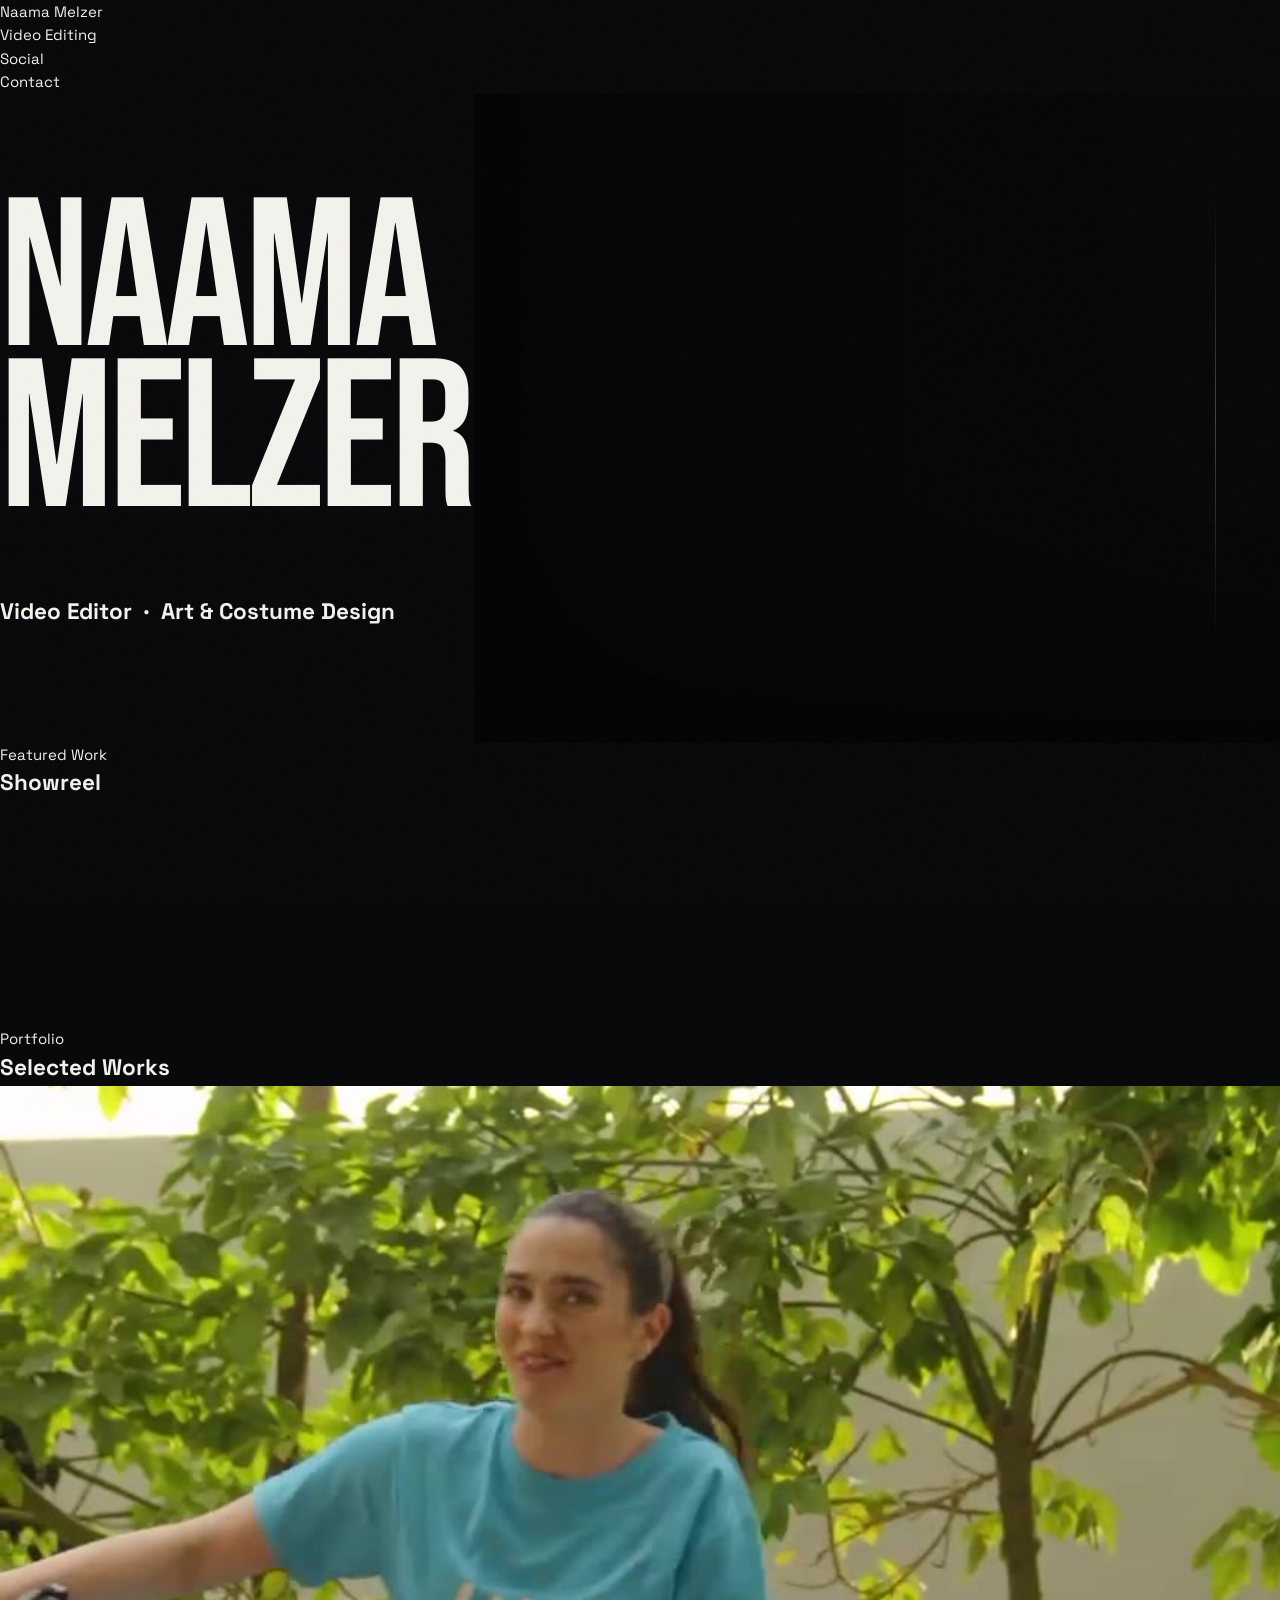
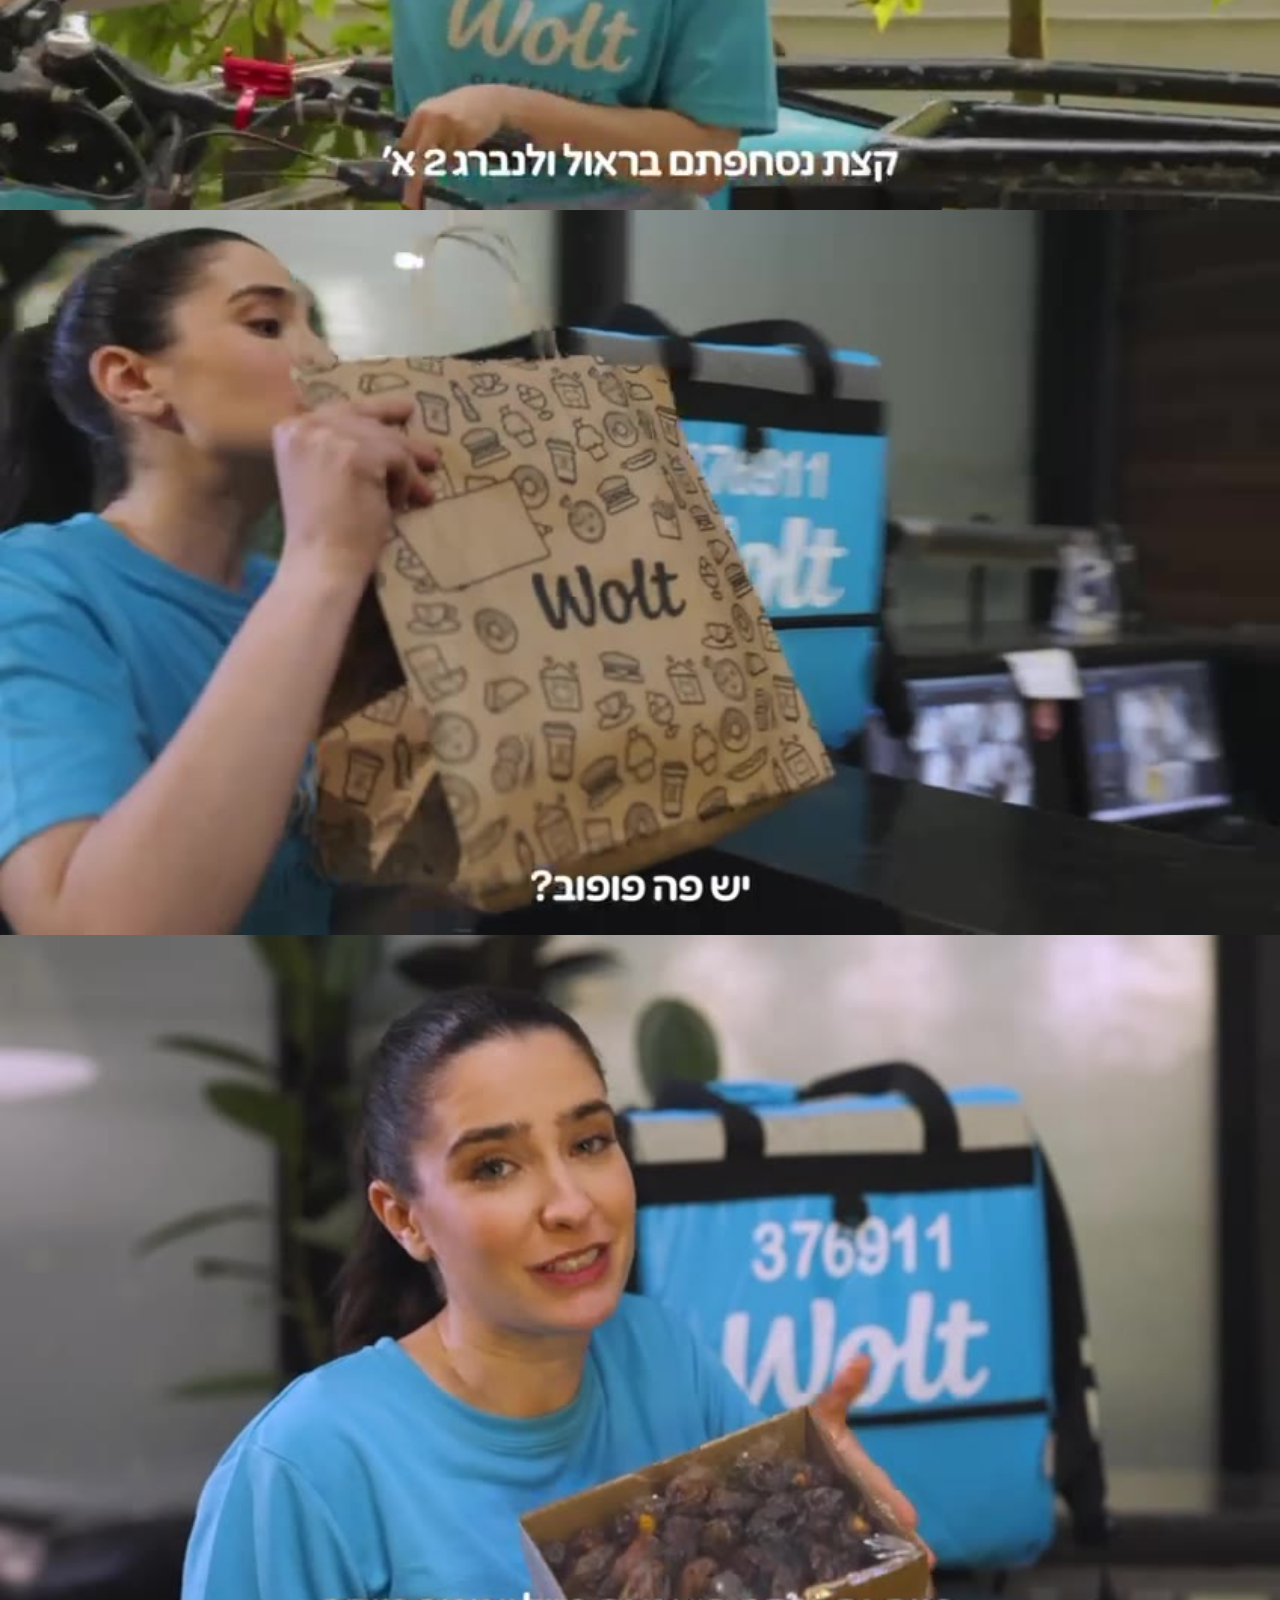
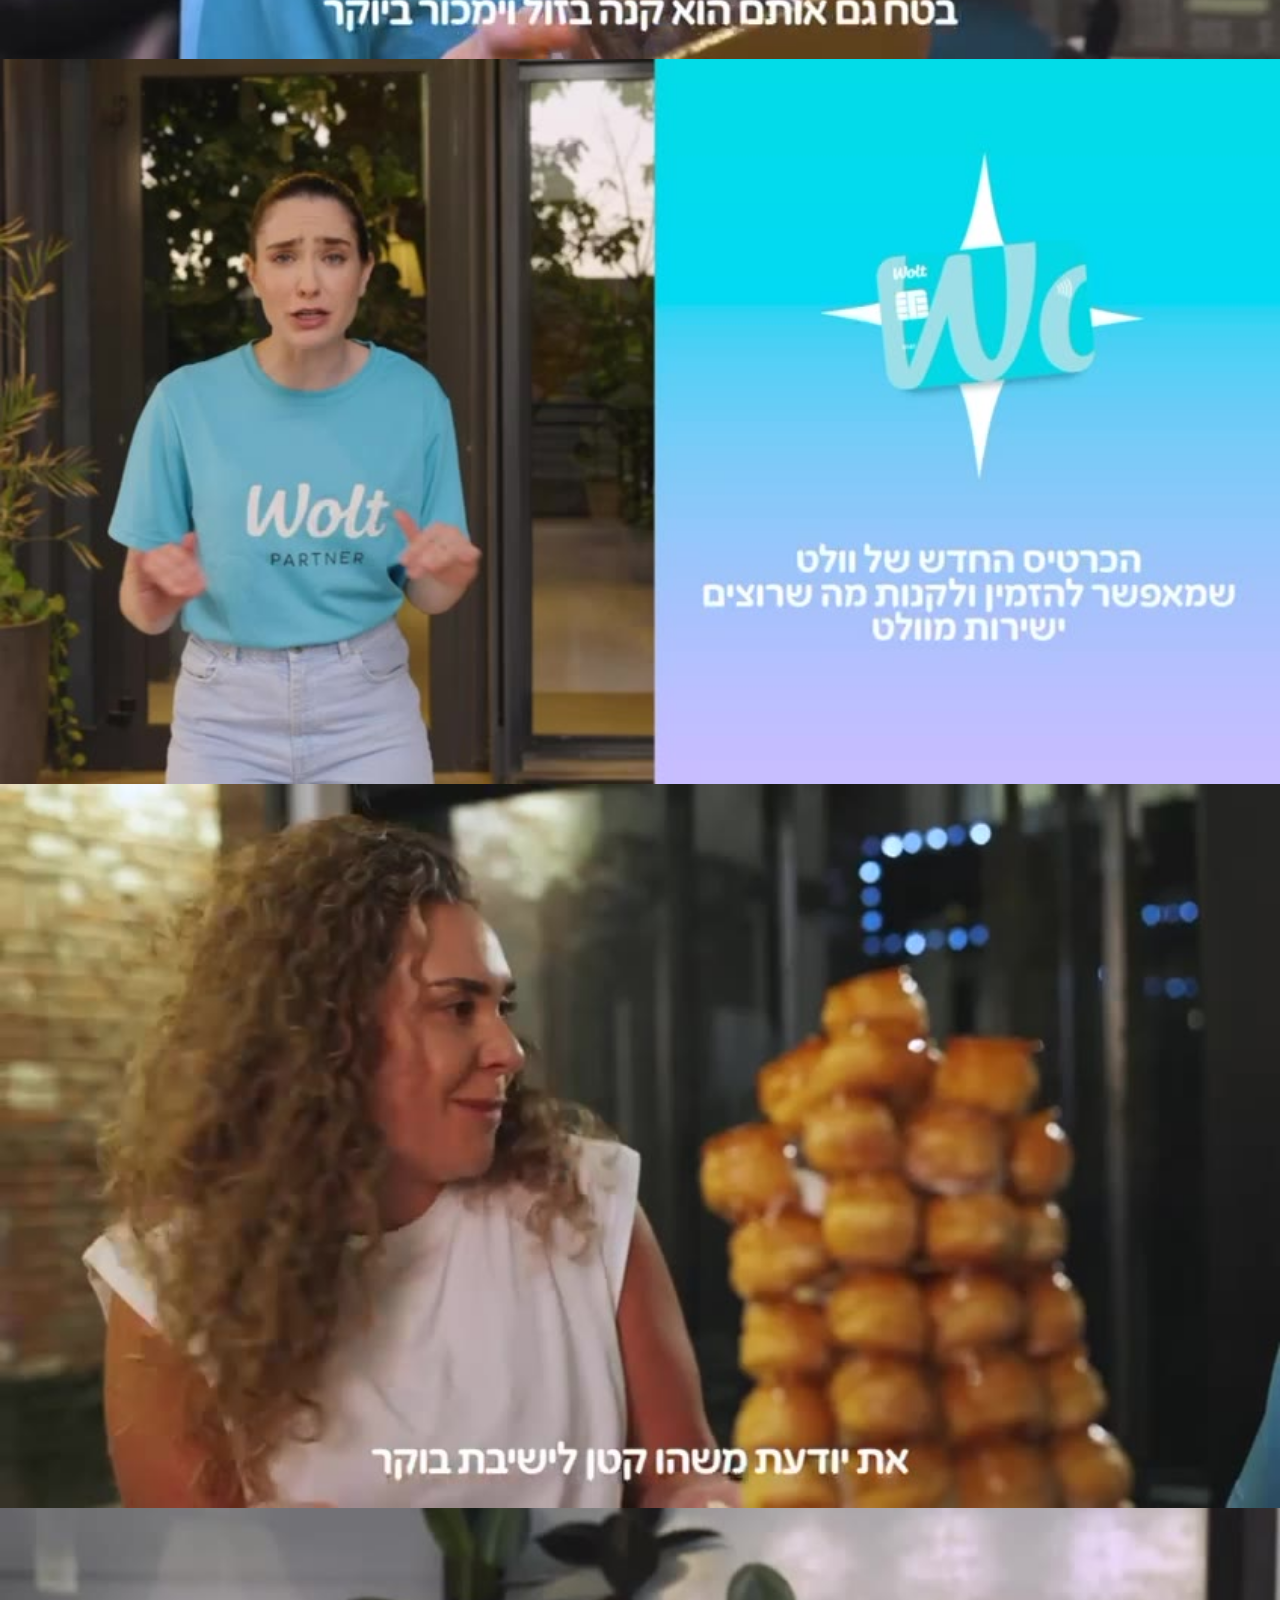
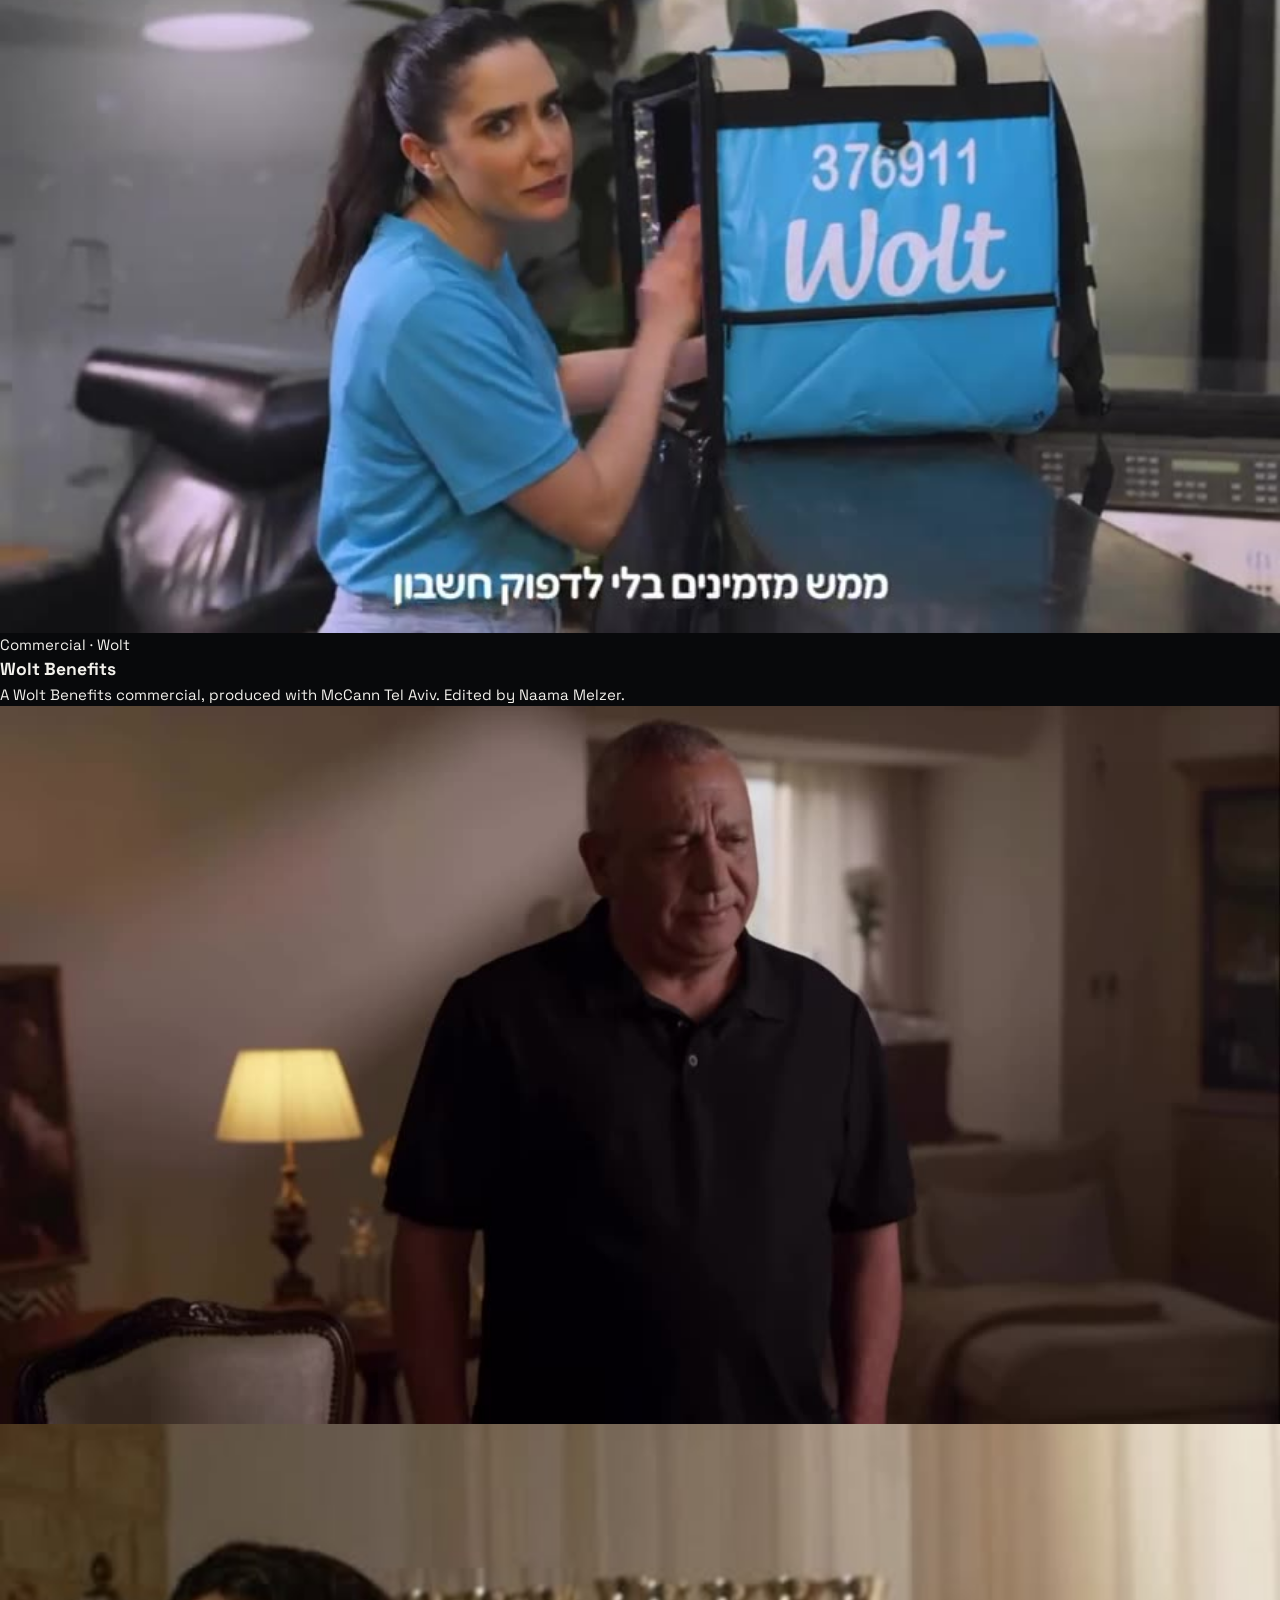
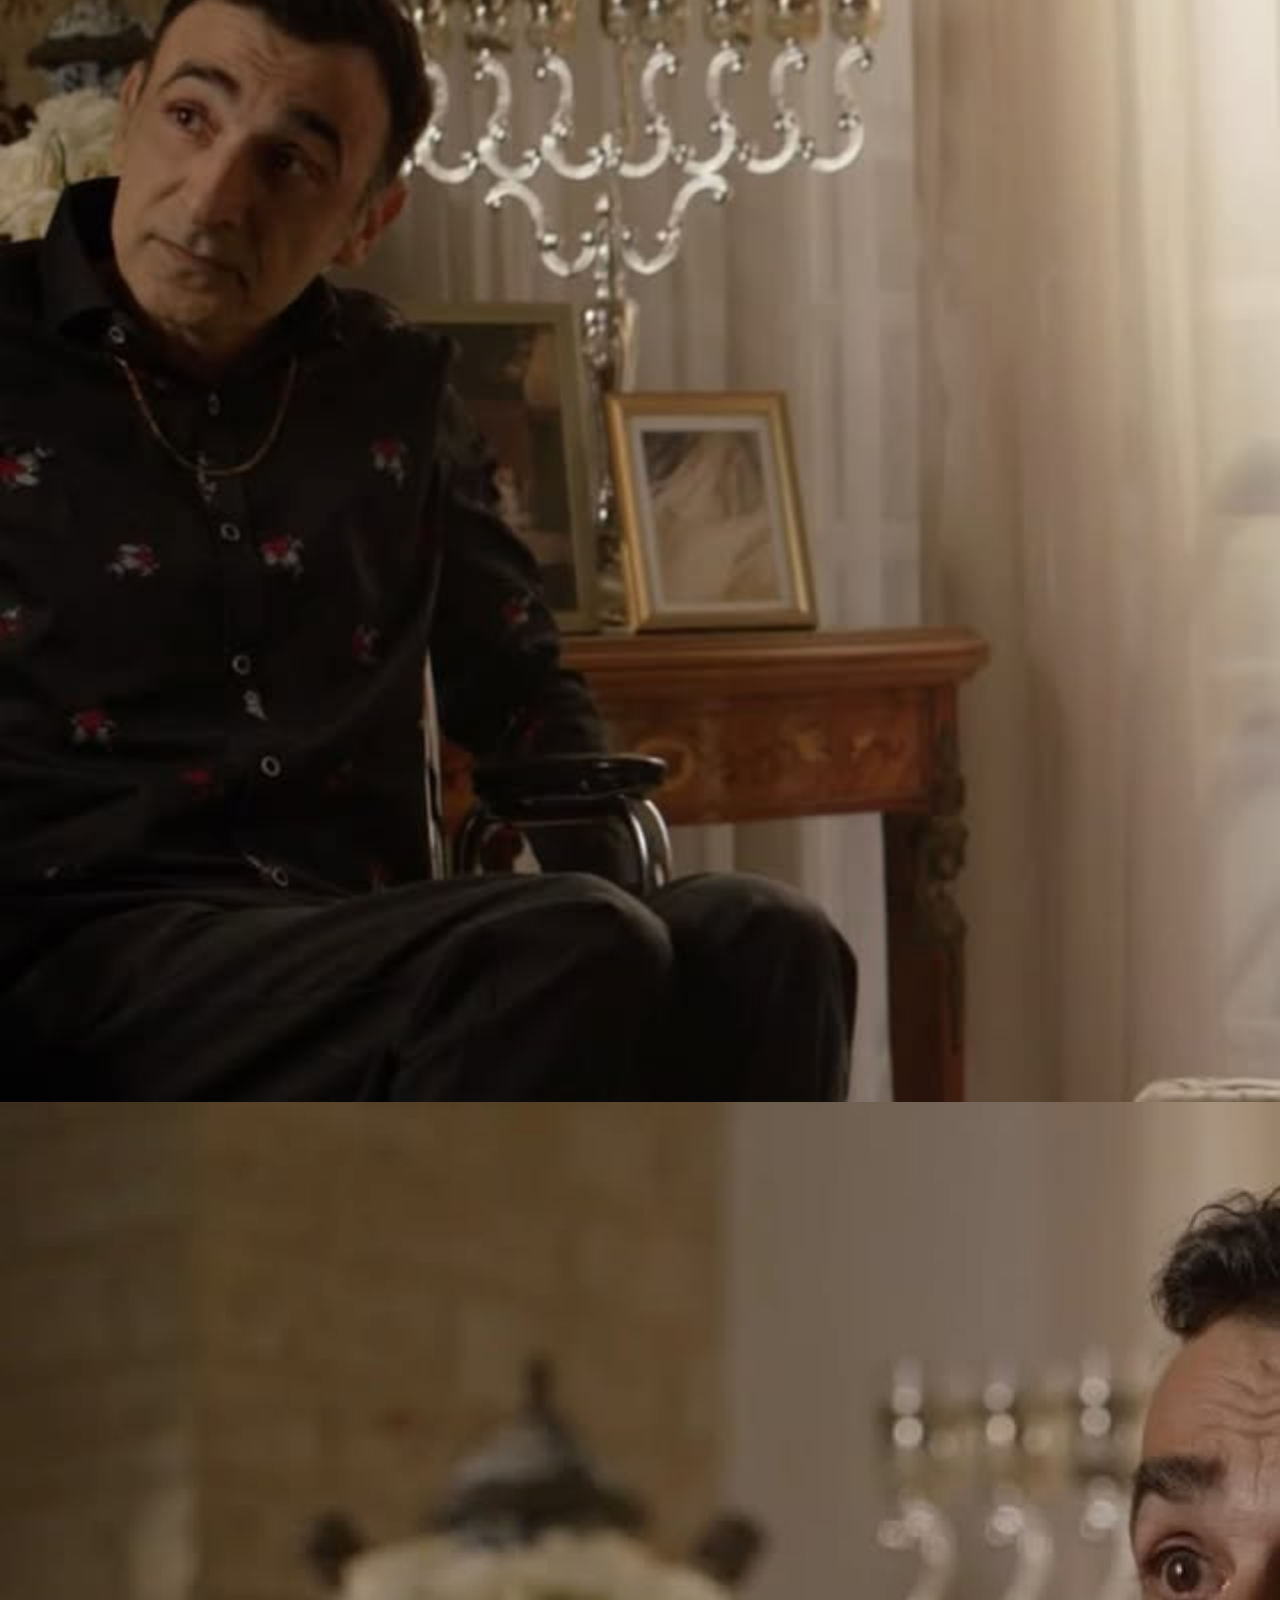
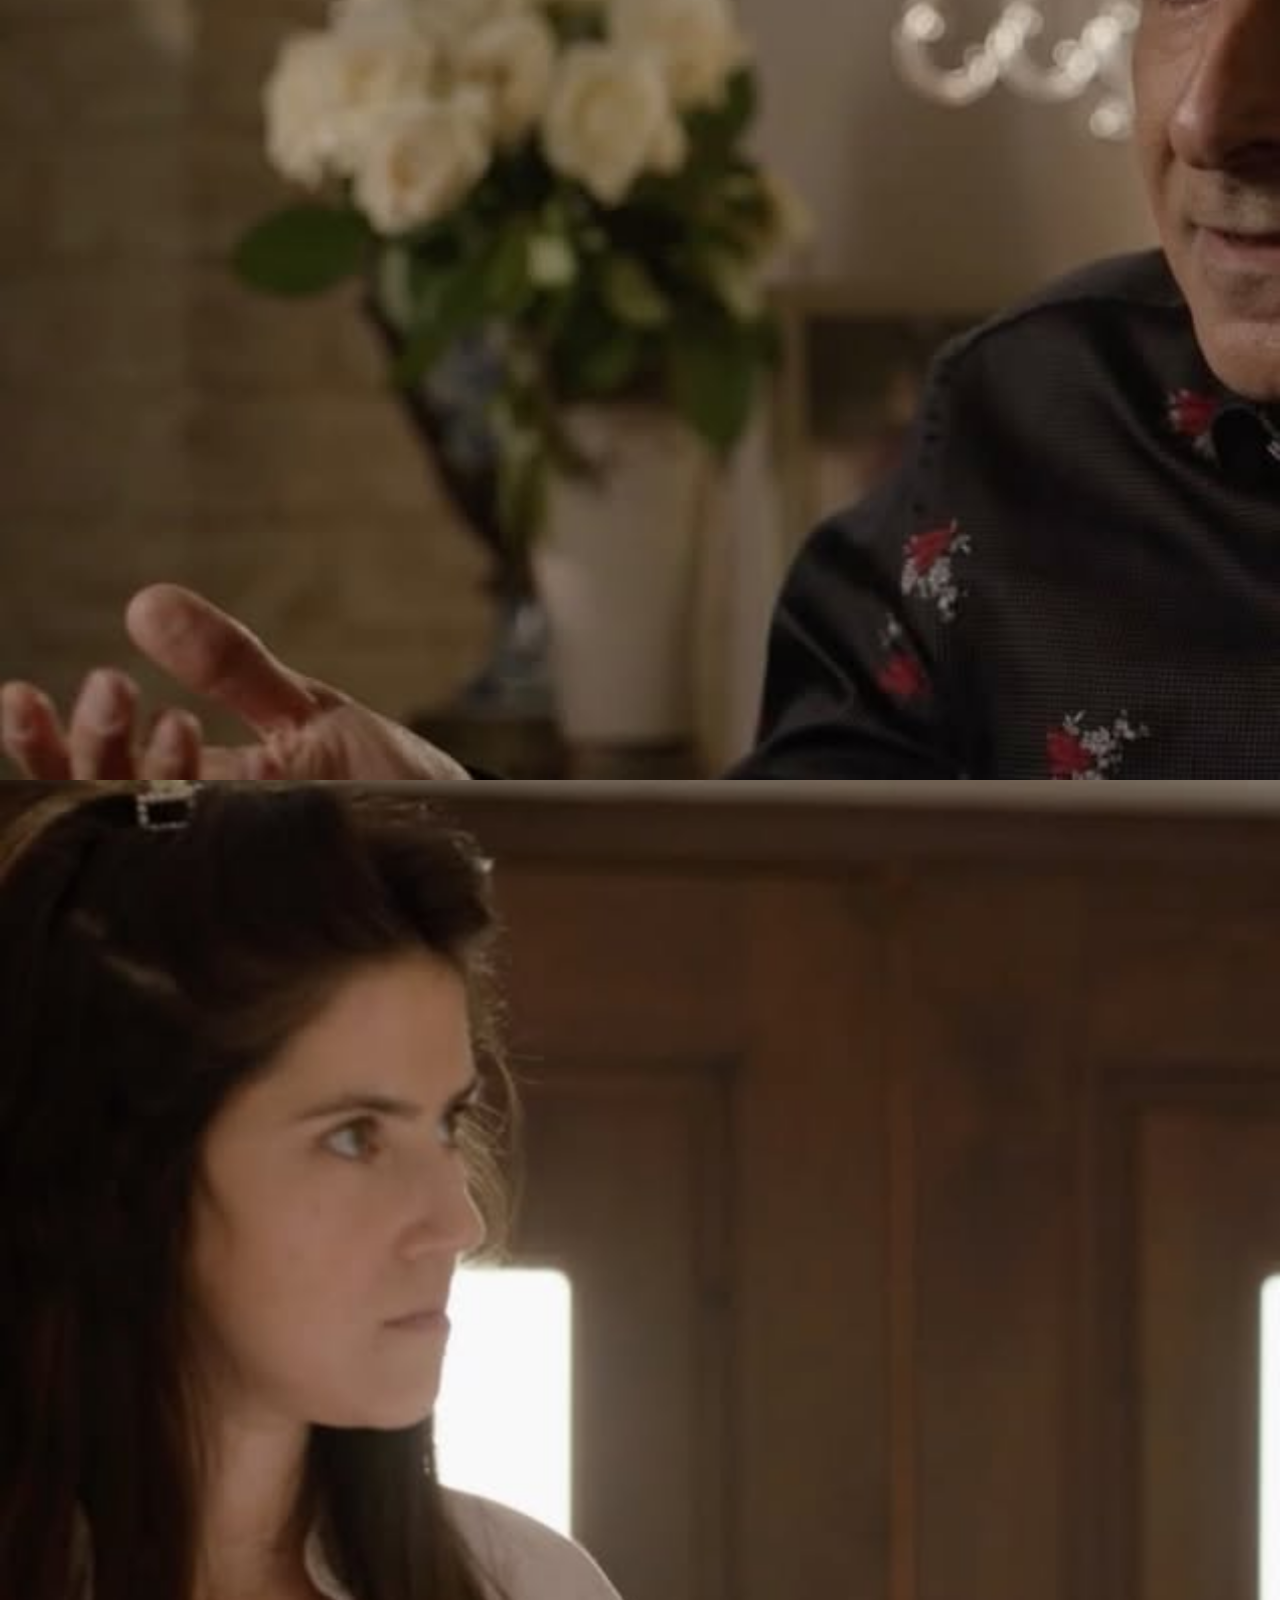
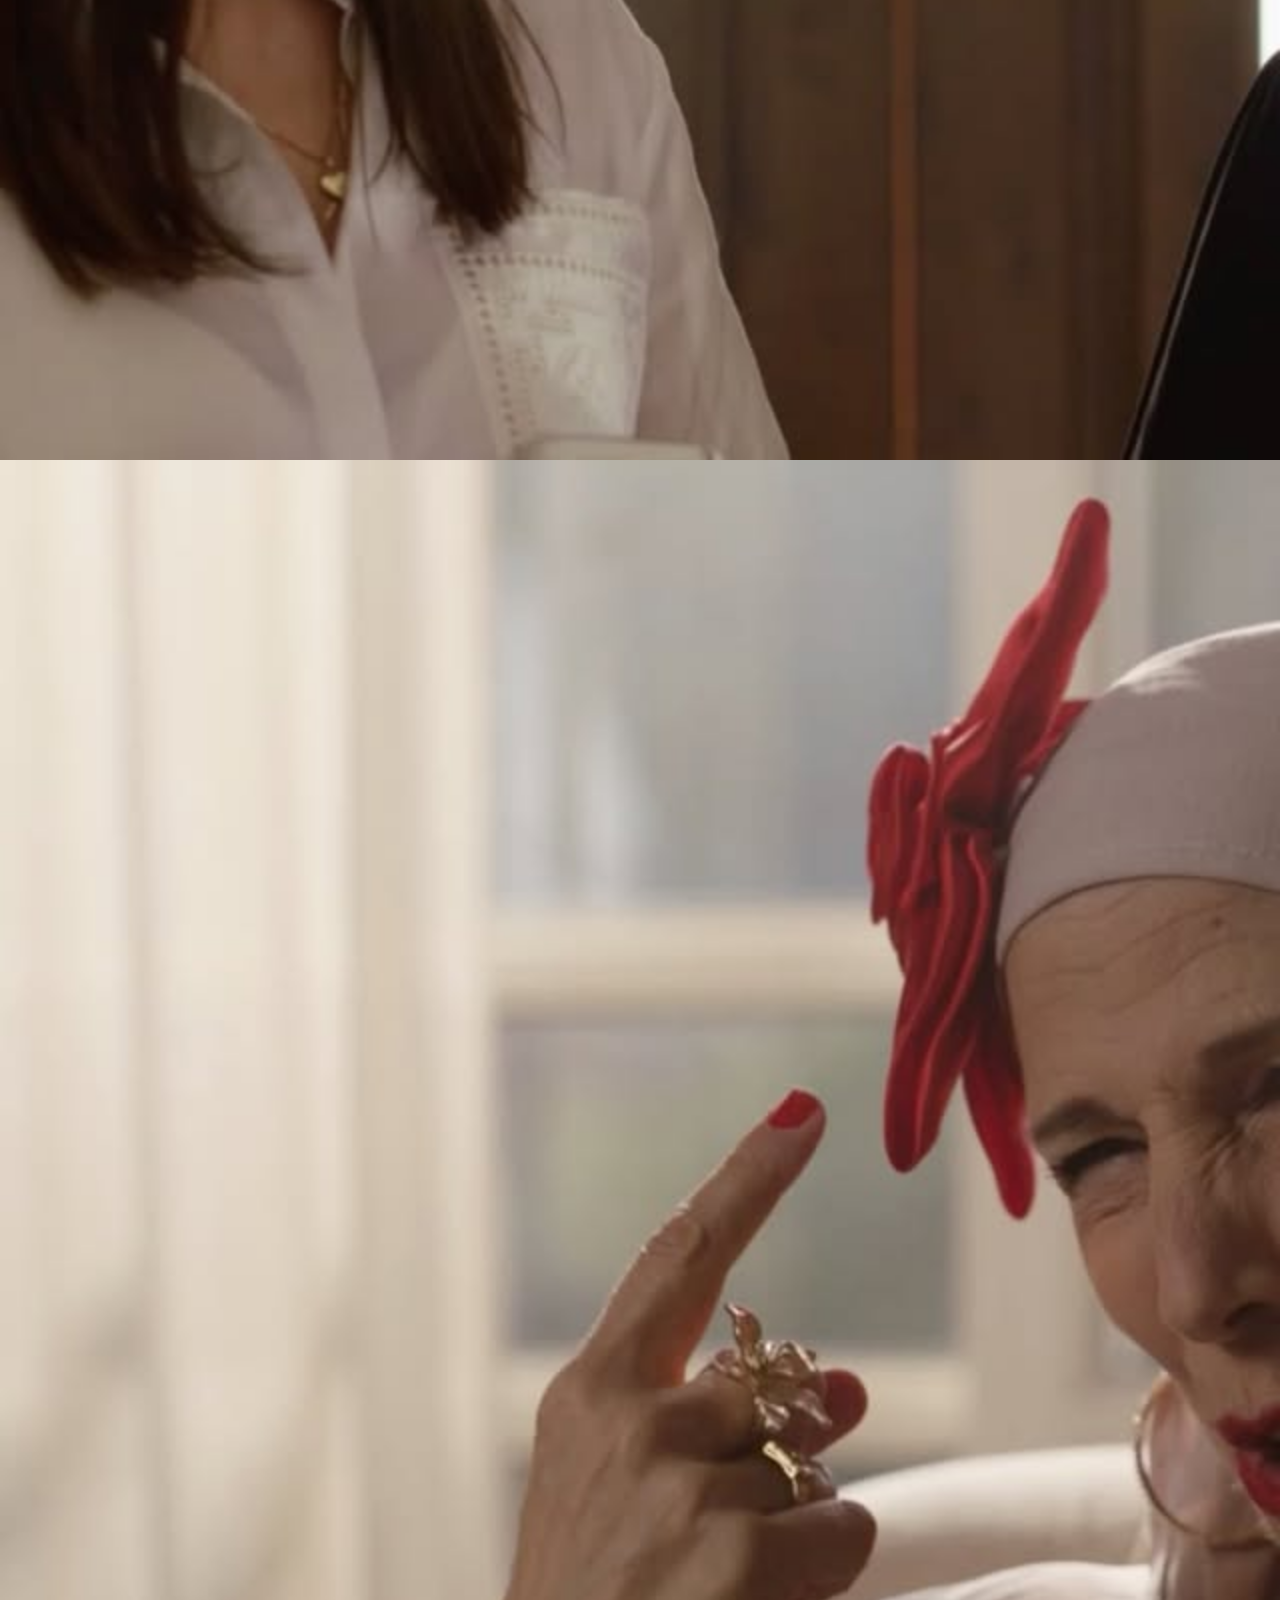
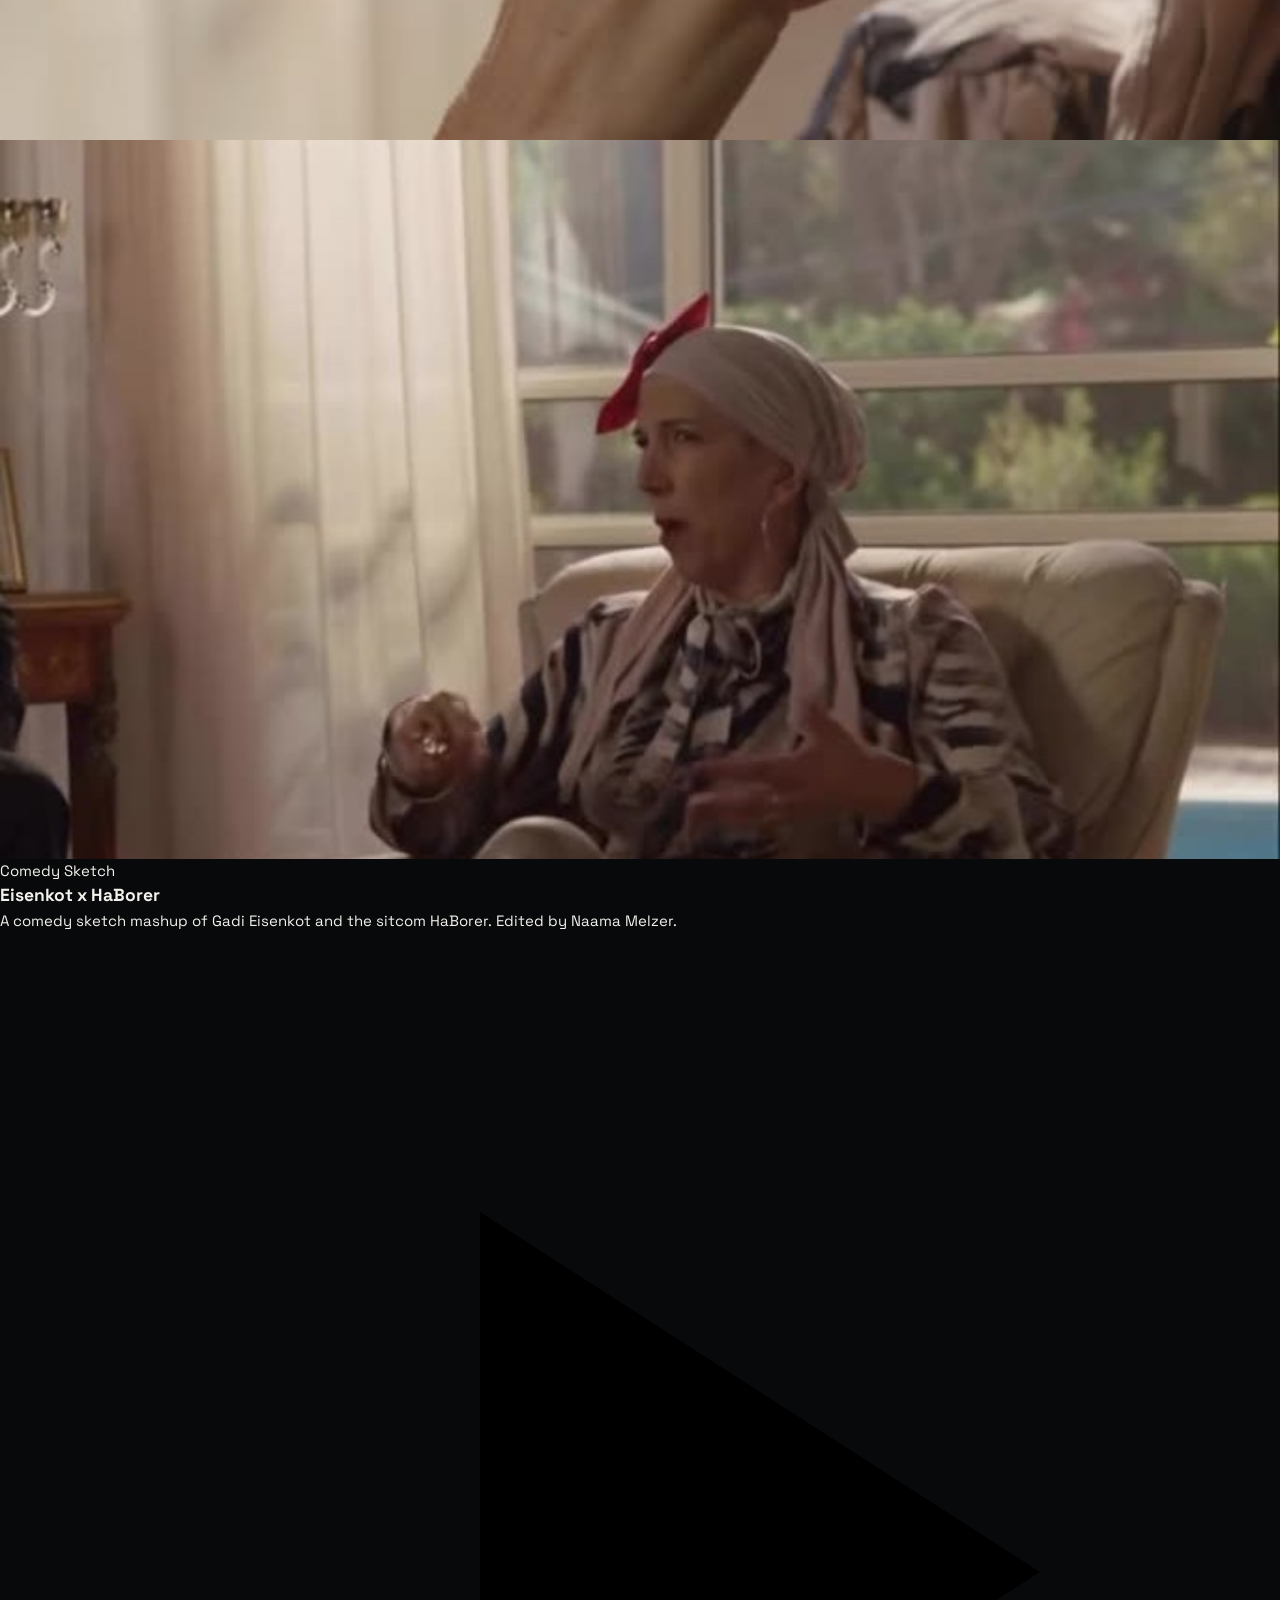
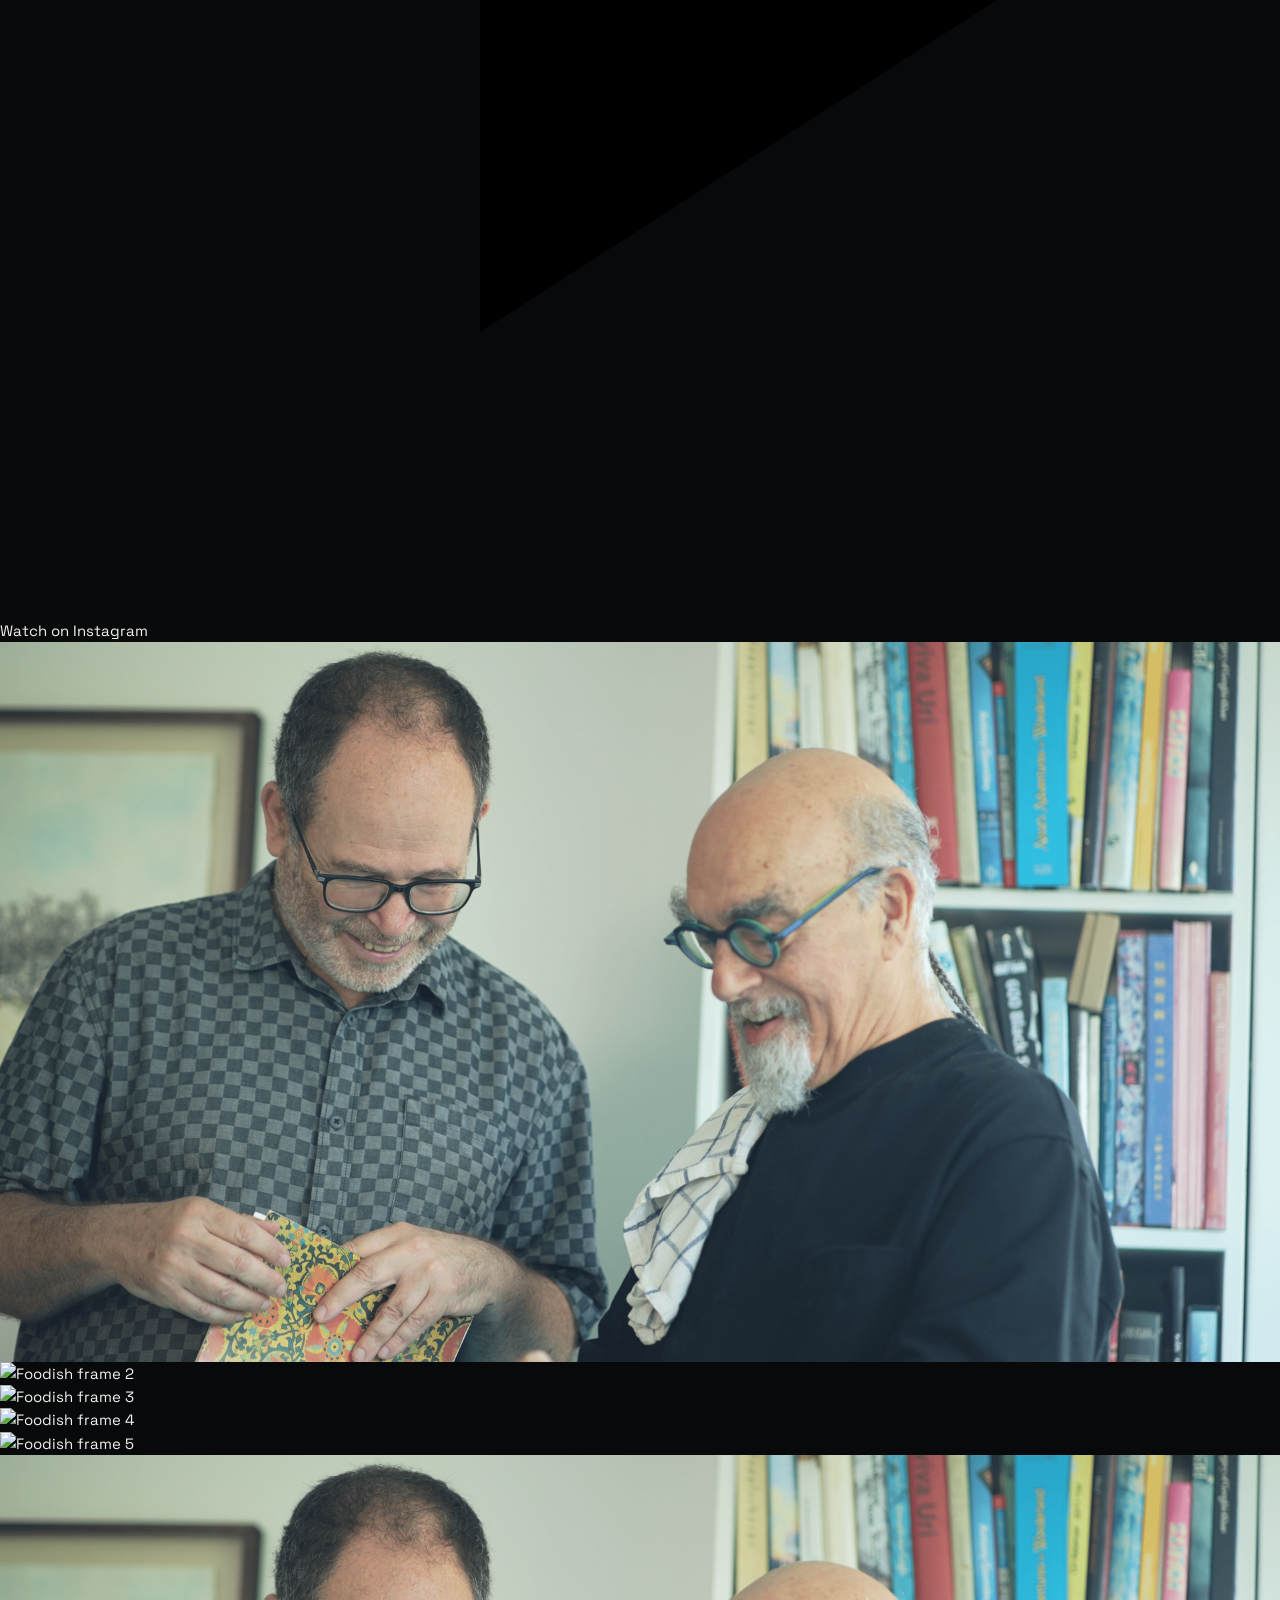
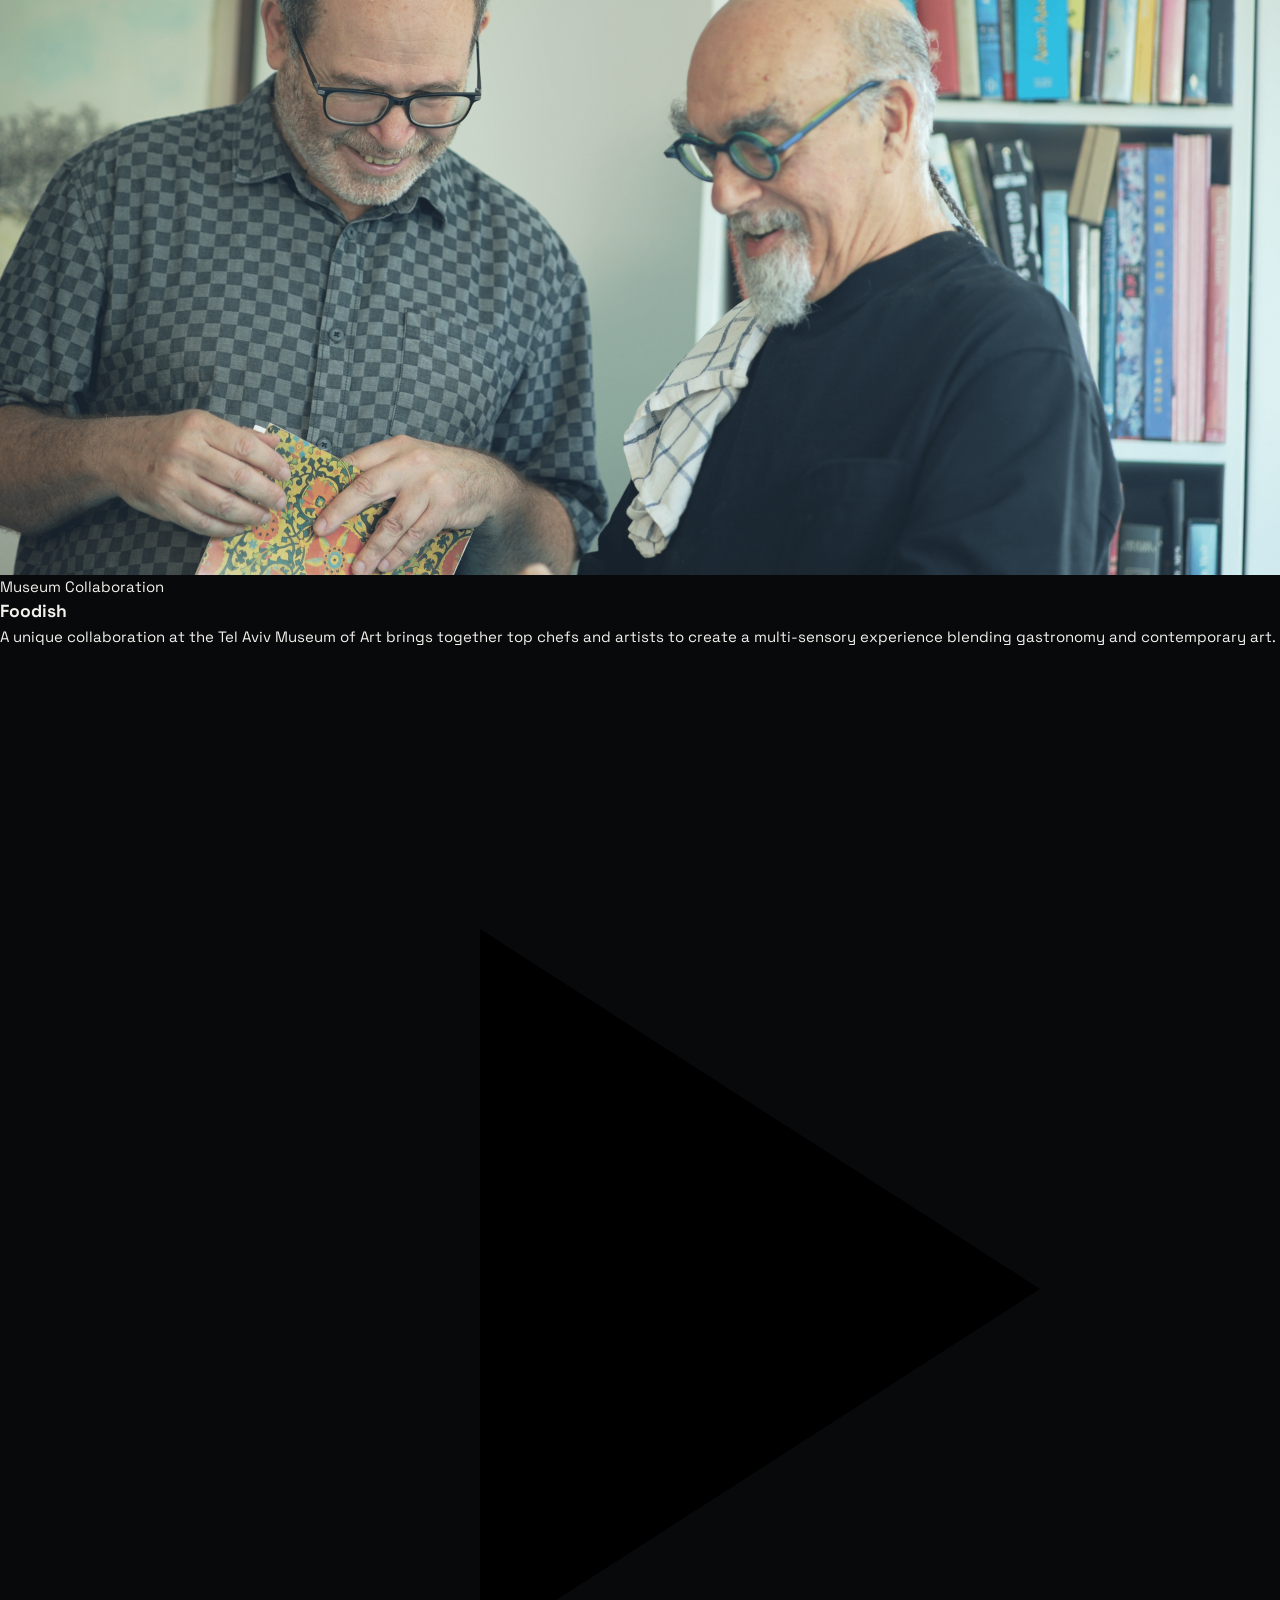
==== commit 5afa494b: "Remove Art Design and Costume Design pages; nav now Video Editing, Social, Contact" ====
--- a/index.html
+++ b/index.html
@@ -3,89 +3,257 @@
 <head>
   <meta charset="UTF-8">
   <meta name="viewport" content="width=device-width, initial-scale=1.0">
-  <meta name="theme-color" content="#08090b">
-  <meta name="description" content="Naama Melzer is an independent video editor based in Tel Aviv. Narrative film, documentary, music video and branded storytelling.">
-  <title>Naama Melzer — Video Editor / Tel Aviv</title>
-  <link rel="canonical" href="https://www.naamamelzer.studio/">
-  <meta property="og:type" content="website"><meta property="og:site_name" content="Naama Melzer">
-  <meta property="og:title" content="Naama Melzer — Video Editor">
-  <meta property="og:description" content="Cut to the feeling. Selected films, music videos and branded work by Naama Melzer.">
-  <meta property="og:url" content="https://www.naamamelzer.studio/">
-  <meta property="og:image" content="https://i.ytimg.com/vi/KrSdbW3TQgA/maxresdefault.jpg">
-  <meta property="og:image:alt" content="Naama Melzer video editing showreel">
-  <meta name="twitter:card" content="summary_large_image">
-  <meta name="twitter:title" content="Naama Melzer — Video Editor">
-  <meta name="twitter:description" content="Selected films, music videos and branded work.">
-  <meta name="twitter:image" content="https://i.ytimg.com/vi/KrSdbW3TQgA/maxresdefault.jpg">
-  <link rel="icon" href="/favicon.svg" type="image/svg+xml">
-  <link rel="preconnect" href="https://fonts.googleapis.com"><link rel="preconnect" href="https://fonts.gstatic.com" crossorigin>
-  <link rel="preconnect" href="https://i.ytimg.com">
-  <link href="https://fonts.googleapis.com/css2?family=Bebas+Neue&family=IBM+Plex+Mono:wght@400;500&family=Space+Grotesk:wght@400;500;600;700&display=swap" rel="stylesheet">
-  <link rel="stylesheet" href="/style.css">
-  <script type="application/ld+json">{"@context":"https://schema.org","@type":"Person","name":"Naama Melzer","jobTitle":"Video Editor","url":"https://www.naamamelzer.studio/","email":"mailto:naamamelzer@gmail.com","telephone":"+972528644592","address":{"@type":"PostalAddress","addressLocality":"Tel Aviv","addressCountry":"IL"},"sameAs":["https://www.instagram.com/nm._art_/"]}</script>
+  <title>Naama Melzer — Portfolio</title>
+  <link rel="stylesheet" href="style.css">
+  <link rel="stylesheet" href="https://cdnjs.cloudflare.com/ajax/libs/font-awesome/6.4.0/css/all.min.css">
 </head>
-<body>
-  <a class="skip-link" href="#main">Skip to content</a>
-  <header class="site-header">
-    <a class="wordmark" href="/" aria-label="Naama Melzer home"><span class="wordmark-mark">NM</span><span class="wordmark-text"><span>NAAMA MELZER</span><span>VIDEO EDITOR / TEL AVIV</span></span></a>
-    <nav aria-label="Main navigation"><a href="/Video.html">WORK</a><a href="#about">ABOUT</a><a href="/ContactUs.html">CONTACT</a></nav>
-    <a class="header-email" href="mailto:naamamelzer@gmail.com">LET'S TALK <span>↗</span></a>
+<body class="page-fade">
+
+  <header>
+    <!-- <span class="nav-brand">Naama Melzer</span> -->
+    <a href="index.html"><span class="nav-brand">Naama Melzer</span></a>
+    <nav>
+      <ul>
+        <!-- <li><a href="index.html" class="active">Home</a></li> -->
+        <li><a href="Video.html">Video Editing</a></li>
+        <li><a href="Social.html">Social</a></li>
+        <li><a href="ContactUs.html">Contact</a></li>
+      </ul>
+    </nav>
   </header>
-  <main id="main">
-    <section class="hero section-wrap">
-      <div class="hero-overline"><span>INDEPENDENT VIDEO EDITOR</span><span>BASED IN TEL AVIV · WORKING EVERYWHERE</span></div>
-      <div class="hero-main">
-        <h1><span>CUT</span><span class="outline">TO THE</span><span class="hot">FEELING.</span></h1>
-        <div class="hero-intro"><span class="hero-index">01 / THE EDITOR</span><p>I’m <strong>Naama Melzer</strong> — a video editor drawn to sharp storytelling, human moments and images that stay with you.</p><p>Film · Documentary · Music Video · Branded</p></div>
-      </div>
-      <div class="hero-rule"><span>STORY FIRST. ALWAYS.</span><span>SCROLL TO EXPLORE ↓</span></div>
-    </section>
-
-    <div class="marquee-band" aria-label="Video editing, storytelling, film, rhythm"><div class="marquee-track"><span>VIDEO EDITING ✳ STORYTELLING ✳ FILM ✳ RHYTHM ✳ VIDEO EDITING ✳ STORYTELLING ✳ FILM ✳ RHYTHM ✳ </span><span aria-hidden="true">VIDEO EDITING ✳ STORYTELLING ✳ FILM ✳ RHYTHM ✳ VIDEO EDITING ✳ STORYTELLING ✳ FILM ✳ RHYTHM ✳ </span></div></div>
-
-    <section class="reel-section section-wrap" aria-labelledby="reel-title">
-      <div class="section-kicker"><span>01</span><span>THE SHOWREEL</span><span class="section-kicker-line"></span><span>2026</span></div>
-      <div class="section-heading"><h2 id="reel-title">A FEW FRAMES.<br><span>ONE POINT OF VIEW.</span></h2><p>A selection of stories, rhythms and collaborations. Press play, sound on.</p></div>
-      <div class="reel-player"><iframe src="https://www.youtube-nocookie.com/embed/KrSdbW3TQgA?rel=0&modestbranding=1" title="Naama Melzer — video editing showreel" loading="lazy" referrerpolicy="strict-origin-when-cross-origin" allow="accelerometer; autoplay; encrypted-media; gyroscope; picture-in-picture; web-share" allowfullscreen></iframe></div>
-      <div class="player-caption"><span>NAAMA MELZER / SHOWREEL</span><span>DIRECTLY IN THE PAGE · SOUND ON</span></div>
-    </section>
-
-    <section class="work-preview section-wrap" aria-labelledby="work-title">
-      <div class="section-kicker"><span>02</span><span>SELECTED WORK</span><span class="section-kicker-line"></span><a href="/Video.html">ALL SIX PROJECTS ↗</a></div>
-      <div class="work-heading"><h2 id="work-title">DIFFERENT WORLDS.<br><span>SAME OBSESSION.</span></h2><p>From narrative tension to music-led imagery and branded storytelling.</p></div>
-      <div class="preview-grid">
-        <a class="preview-card" href="/Video.html#foodish"><div class="preview-image"><img src="/Foodish/Food1.png" alt="Foodish project still" loading="lazy" decoding="async"><span class="preview-index">01 / 06</span><span class="preview-arrow">↗</span></div><div class="preview-meta"><div><h3>Foodish</h3><p>ART &amp; CULTURE</p></div><span>BRANDED FILM</span></div></a>
-        <a class="preview-card" href="/Video.html#tom-in-america"><div class="preview-image"><img src="/Tom/Tom1.png" alt="Tom in America short film still" loading="lazy" decoding="async"><span class="preview-index">02 / 06</span><span class="preview-arrow">↗</span></div><div class="preview-meta"><div><h3>Tom in America</h3><p>NARRATIVE</p></div><span>SHORT FILM</span></div></a>
-        <a class="preview-card" href="/Video.html#bicycle-thieves"><div class="preview-image"><img src="/Bike/bike1.png" alt="Bicycle Thieves short film still" loading="lazy" decoding="async"><span class="preview-index">03 / 06</span><span class="preview-arrow">↗</span></div><div class="preview-meta"><div><h3>Bicycle Thieves</h3><p>A NIGHT BETWEEN EX-LOVERS</p></div><span>SHORT FILM</span></div></a>
-        <a class="preview-card" href="/Video.html#your-secret"><div class="preview-image"><img src="/Secret/Secret1.png" alt="Your Secret music video still" loading="lazy" decoding="async"><span class="preview-index">04 / 06</span><span class="preview-arrow">↗</span></div><div class="preview-meta"><div><h3>Your Secret</h3><p>TAHEL ZWEIG</p></div><span>MUSIC VIDEO</span></div></a>
-        <a class="preview-card" href="/Video.html#smiles"><div class="preview-image"><img src="/Smiles/Smiles1.jpg" alt="Smiles short film still" loading="lazy" decoding="async"><span class="preview-index">05 / 06</span><span class="preview-arrow">↗</span></div><div class="preview-meta"><div><h3>Smiles</h3><p>DRAMA</p></div><span>SHORT FILM</span></div></a>
-        <a class="preview-card" href="/Video.html#the-gallery"><div class="preview-image"><img src="/Gallery/gallery1.jpg" alt="The Gallery short film still" loading="lazy" decoding="async"><span class="preview-index">06 / 06</span><span class="preview-arrow">↗</span></div><div class="preview-meta"><div><h3>The Gallery</h3><p>ENSEMBLE</p></div><span>SHORT FILM</span></div></a>
-      </div>
-      <a class="large-text-link" href="/Video.html">EXPLORE THE COMPLETE PORTFOLIO <span>↗</span></a>
-    </section>
-
-    <section class="about-section" id="about">
-      <div class="about-inner section-wrap">
-        <div class="section-kicker"><span>03</span><span>ABOUT THE EDITOR</span><span class="section-kicker-line"></span><span>THE CUT IS THE STORY</span></div>
-        <div class="about-content">
-          <h2>THE CUT<br>IS WHERE<br><span>IT CLICKS.</span></h2>
-          <div class="about-copy">
-            <p>I believe the edit is where a film finds its voice. It’s where pace, emotion and perspective meet — where a story becomes more than the sum of its shots.</p>
-            <p>My work moves between short films, music videos and branded projects, always with the same focus: <strong>finding the shape of the story and giving every frame a reason to be there.</strong></p>
-            <a class="underlined-link" href="/ContactUs.html">HAVE A PROJECT IN MIND? <span>↗</span></a>
-          </div>
-        </div>
-      </div>
-    </section>
-
-    <section class="contact-strip section-wrap">
-      <p class="section-kicker"><span>04</span><span>START A CONVERSATION</span></p>
-      <div class="contact-strip-main"><h2>WHAT'S<br><span>THE STORY?</span></h2><a class="contact-circle" href="/ContactUs.html" aria-label="Contact Naama">↗</a></div>
-      <div class="contact-strip-bottom"><a href="mailto:naamamelzer@gmail.com">NAAMAMELZER@GMAIL.COM</a><a href="tel:+972528644592">+972 52 864 4592</a><span>TEL AVIV · AVAILABLE WORLDWIDE</span></div>
-    </section>
-  </main>
-  <footer class="site-footer"><a class="wordmark" href="/"><span class="wordmark-mark">NM</span><span class="wordmark-text"><span>NAAMA MELZER</span><span>VIDEO EDITOR</span></span></a><span>© <span class="current-year">2026</span> NAAMA MELZER</span><a href="https://www.instagram.com/nm._art_/" target="_blank" rel="noopener noreferrer">INSTAGRAM ↗</a></footer>
-  <!-- Cloudflare Web Analytics: paste the site-specific beacon snippet here. See SETUP-CHECKLIST.md. -->
-  <script src="/script.js" defer></script>
+
+  <!-- Hero -->
+  <section class="hero">
+    <div class="hero-line"></div>
+    <h1>Naama <span class="hero-gold">Melzer</span></h1>
+    <h2>Video Editor &nbsp;·&nbsp; Art &amp; Costume Design</h2>
+    <div class="hero-divider"><span></span></div>
+  </section>
+
+  <!-- Showreel FIRST -->
+  <div class="section-header">
+    <p class="label">Featured Work</p>
+    <h2>Showreel</h2>
+    <div class="rule"></div>
+  </div>
+
+  <div class="video-section">
+    <div class="youtube-wrapper">
+      <iframe
+        src="https://www.youtube.com/embed/KrSdbW3TQgA?autoplay=1&mute=1&controls=1&rel=0&modestbranding=1"
+        title="Naama Melzer Showreel"
+        frameborder="0"
+        allow="autoplay; encrypted-media; picture-in-picture"
+        allowfullscreen>
+      </iframe>
+    </div>
+  </div>
+
+  <!-- Gallery Slider AFTER -->
+  <div class="section-header" style="padding-top:70px">
+    <p class="label">Portfolio</p>
+    <h2>Selected Works</h2>
+    <div class="rule"></div>
+  </div>
+
+  <section class="works">
+
+    <div class="work">
+      <div class="strip">
+        <img src="Wolt/wolt2.jpg" alt="Wolt Benefits frame 1">
+        <img src="Wolt/wolt3.jpg" alt="Wolt Benefits frame 2">
+        <img src="Wolt/wolt5.jpg" alt="Wolt Benefits frame 3">
+        <img src="Wolt/wolt6.jpg" alt="Wolt Benefits frame 4">
+        <img src="Wolt/wolt1.jpg" alt="Wolt Benefits frame 5">
+      </div>
+      <div class="frame"><img src="Wolt/wolt4.jpg" alt="Wolt Benefits"></div>
+      <div class="meta">
+        <div><p class="cat">Commercial &middot; Wolt</p><h3>Wolt Benefits</h3></div>
+        <div>
+          <p>A Wolt Benefits commercial, produced with McCann Tel Aviv. Edited by Naama Melzer.</p>
+        </div>
+      </div>
+    </div>
+
+    <div class="work">
+      <div class="strip">
+        <img src="Eisenkot/e6.jpg" alt="Gadi Eisenkot">
+        <img src="Eisenkot/e3.jpg" alt="Eisenkot x HaBorer frame 2">
+        <img src="Eisenkot/e4.jpg" alt="Eisenkot x HaBorer frame 3">
+        <img src="Eisenkot/e5.jpg" alt="Eisenkot x HaBorer frame 4">
+        <img src="Eisenkot/e1.jpg" alt="Eisenkot x HaBorer frame 5">
+      </div>
+      <div class="frame"><img src="Eisenkot/e8.jpg" alt="Eisenkot x HaBorer"></div>
+      <div class="meta">
+        <div><p class="cat">Comedy Sketch</p><h3>Eisenkot x HaBorer</h3></div>
+        <div>
+          <p>A comedy sketch mashup of Gadi Eisenkot and the sitcom HaBorer. Edited by Naama Melzer.</p>
+          <a class="watch-btn" href="https://www.instagram.com/p/DfCctw1DXH6/" target="_blank">
+            <svg viewBox="0 0 16 16"><path d="M6 3.5l7 4.5-7 4.5V3.5z"/></svg>
+            Watch on Instagram
+          </a>
+        </div>
+      </div>
+    </div>
+
+    <div class="work">
+      <div class="strip">
+        <img src="Foodish/Food1.png" alt="Foodish frame 1">
+        <img src="Foodish/Food2.png" alt="Foodish frame 2">
+        <img src="Foodish/Food3.png" alt="Foodish frame 3">
+        <img src="Foodish/Food4.png" alt="Foodish frame 4">
+        <img src="Foodish/Food5.png" alt="Foodish frame 5">
+      </div>
+      <div class="frame"><img src="Foodish/Food1.png" alt="Foodish"></div>
+      <div class="meta">
+        <div><p class="cat">Museum Collaboration</p><h3>Foodish</h3></div>
+        <div>
+          <p>A unique collaboration at the Tel Aviv Museum of Art brings together top chefs and artists to create a multi-sensory experience blending gastronomy and contemporary art.</p>
+          <a class="watch-btn" href="https://www.youtube.com/watch?v=2xl1b57-M2M" target="_blank">
+            <svg viewBox="0 0 16 16"><path d="M6 3.5l7 4.5-7 4.5V3.5z"/></svg>
+            Watch Film
+          </a>
+        </div>
+      </div>
+    </div>
+
+    <div class="work">
+      <div class="strip">
+        <img src="Tom/Tom1.png" alt="Tom In America frame 1">
+        <img src="Tom/Tom2.png" alt="Tom In America frame 2">
+        <img src="Tom/Tom3.png" alt="Tom In America frame 3">
+        <img src="Tom/Tom4.png" alt="Tom In America frame 4">
+        <img src="Tom/Tom5.png" alt="Tom In America frame 5">
+      </div>
+      <div class="frame"><img src="Tom/Tom1.png" alt="Tom In America"></div>
+      <div class="meta">
+        <div><p class="cat">Feature Film &middot; Coming Soon</p><h3>Tom In America</h3></div>
+        <div>
+          <p>Coming soon.</p>
+          <a class="watch-btn" href="https://www.youtube.com/watch?v=v5_5_dS7wig" target="_blank">
+            <svg viewBox="0 0 16 16"><path d="M6 3.5l7 4.5-7 4.5V3.5z"/></svg>
+            Watch Teaser
+          </a>
+        </div>
+      </div>
+    </div>
+
+    <div class="work">
+      <div class="strip">
+        <img src="Bike/bike1.png" alt="Bicycle Thieves frame 1">
+        <img src="Bike/bike2.png" alt="Bicycle Thieves frame 2">
+        <img src="Bike/bike3.png" alt="Bicycle Thieves frame 3">
+        <img src="Bike/bike4.png" alt="Bicycle Thieves frame 4">
+        <img src="Bike/bike5.png" alt="Bicycle Thieves frame 5">
+      </div>
+      <div class="frame"><img src="Bike/bike1.png" alt="Bicycle Thieves"></div>
+      <div class="meta">
+        <div><p class="cat">Short Film</p><h3>Bicycle Thieves</h3></div>
+        <div>
+          <p>A short film about a night between ex-lovers that takes an unexpected turn after her bike ride abruptly ends, leading to a reunion neither of them anticipated.</p>
+          <a class="watch-btn" href="https://vimeo.com/1046737475/ca1be6083e?fl=pl&fe=sh" target="_blank">
+            <svg viewBox="0 0 16 16"><path d="M6 3.5l7 4.5-7 4.5V3.5z"/></svg>
+            Watch Film
+          </a>
+        </div>
+      </div>
+    </div>
+
+    <div class="work">
+      <div class="strip">
+        <img src="Secret/Secret1.png" alt="Your Secret frame 1">
+        <img src="Secret/Secret2.png" alt="Your Secret frame 2">
+        <img src="Secret/Secret3.png" alt="Your Secret frame 3">
+        <img src="Secret/Secret4.png" alt="Your Secret frame 4">
+        <img src="Secret/Secret5.png" alt="Your Secret frame 5">
+      </div>
+      <div class="frame"><img src="Secret/Secret1.png" alt="Your Secret"></div>
+      <div class="meta">
+        <div><p class="cat">Music Video &middot; Tahel Zweig</p><h3>Your Secret</h3></div>
+        <div>
+          <p>A video clip for Tahel Zweig. Directed by Keren Soffer, DOP Ira Neuman.</p>
+          <a class="watch-btn" href="https://vimeo.com/1051853728/004f85c3bb?fl=pl&fe=sh" target="_blank">
+            <svg viewBox="0 0 16 16"><path d="M6 3.5l7 4.5-7 4.5V3.5z"/></svg>
+            Watch Clip
+          </a>
+        </div>
+      </div>
+    </div>
+
+    <div class="work">
+      <div class="strip">
+        <img src="Smiles/Smiles1.jpg" alt="Smiles frame 1">
+        <img src="Smiles/Smiles2.jpg" alt="Smiles frame 2">
+        <img src="Smiles/Smiles3.jpg" alt="Smiles frame 3">
+        <img src="Smiles/Smiles4.jpg" alt="Smiles frame 4">
+        <img src="Smiles/Smiles5.jpg" alt="Smiles frame 5">
+      </div>
+      <div class="frame"><img src="Smiles/Smiles1.jpg" alt="Smiles"></div>
+      <div class="meta">
+        <div><p class="cat">Short Film</p><h3>Smiles</h3></div>
+        <div>
+          <p>Directed by Keren Soffer, DOP Ira Neuman.</p>
+          <a class="watch-btn" href="https://vimeo.com/1046739027?fl=pl&fe=sh" target="_blank">
+            <svg viewBox="0 0 16 16"><path d="M6 3.5l7 4.5-7 4.5V3.5z"/></svg>
+            Watch Film
+          </a>
+        </div>
+      </div>
+    </div>
+
+    <div class="work">
+      <div class="strip">
+        <img src="Gallery/gallery1.jpg" alt="The Gallery frame 1">
+        <img src="Gallery/gallery2.jpg" alt="The Gallery frame 2">
+        <img src="Gallery/gallery3.jpg" alt="The Gallery frame 3">
+        <img src="Gallery/gallery4.jpg" alt="The Gallery frame 4">
+        <img src="Gallery/gallery5.jpg" alt="The Gallery frame 5">
+      </div>
+      <div class="frame"><img src="Gallery/gallery1.jpg" alt="The Gallery"></div>
+      <div class="meta">
+        <div><p class="cat">Short Film</p><h3>The Gallery</h3></div>
+        <div>
+          <p>A short film with actresses Shiri Blustein and Noa Kamir. Directed by Keren Soffer, DOP Ira Neuman.</p>
+          <a class="watch-btn" href="https://vimeo.com/1046736888/2b299f24e3?fl=pl&fe=sh" target="_blank">
+            <svg viewBox="0 0 16 16"><path d="M6 3.5l7 4.5-7 4.5V3.5z"/></svg>
+            Watch Film
+          </a>
+        </div>
+      </div>
+    </div>
+
+  </section>
+
+  <!-- Contact Quick Bar -->
+  <div class="home-contact">
+    <h2>Contact</h2>
+    <div class="rule"></div>
+    <ul>
+      <li><i class="fas fa-map-marker-alt"></i> Tel Aviv, Israel</li>
+      <li><i class="fas fa-phone"></i> 052-864-4582</li>
+      <li><i class="fas fa-envelope"></i> <a href="ContactUs.html">Naamamelzer@gmail.com</a></li>
+      <li><i class="fab fa-instagram"></i> <a href="https://www.instagram.com/nm._art_/" target="_blank">nm._art_</a></li>
+    </ul>
+  </div>
+
+  <footer>
+    <p>&copy; 2024 Naama Melzer &mdash; All rights reserved</p>
+  </footer>
+
+
+  <!-- WhatsApp Floating Bar -->
+  <div class="wa-bar">
+    <a href="https://wa.me/972528644592?text=%D7%94%D7%99%D7%99%20%D7%A0%D7%A2%D7%9E%D7%94%2C%20%D7%A8%D7%90%D7%99%D7%AA%D7%99%20%D7%90%D7%AA%20%D7%94%D7%A2%D7%91%D7%95%D7%93%D7%95%D7%AA%20%D7%A9%D7%9C%D7%9A%20%D7%91%D7%90%D7%AA%D7%A8%20%D7%90%D7%A9%D7%9E%D7%97%20%D7%A9%D7%A0%D7%AA%D7%90%D7%9D%20%D7%A4%D7%92%D7%99%D7%A9%D7%94.%0A%D7%A9%D7%9E%D7%99%3A" target="_blank" class="wa-bar-inner">
+      <div class="wa-icon">
+        <svg viewBox="0 0 24 24" xmlns="http://www.w3.org/2000/svg">
+          <path d="M17.472 14.382c-.297-.149-1.758-.867-2.03-.967-.273-.099-.471-.148-.67.15-.197.297-.767.966-.94 1.164-.173.199-.347.223-.644.075-.297-.15-1.255-.463-2.39-1.475-.883-.788-1.48-1.761-1.653-2.059-.173-.297-.018-.458.13-.606.134-.133.298-.347.446-.52.149-.174.198-.298.298-.497.099-.198.05-.371-.025-.52-.075-.149-.669-1.612-.916-2.207-.242-.579-.487-.5-.669-.51-.173-.008-.371-.01-.57-.01-.198 0-.52.074-.792.372-.272.297-1.04 1.016-1.04 2.479 0 1.462 1.065 2.875 1.213 3.074.149.198 2.096 3.2 5.077 4.487.709.306 1.262.489 1.694.625.712.227 1.36.195 1.871.118.571-.085 1.758-.719 2.006-1.413.248-.694.248-1.289.173-1.413-.074-.124-.272-.198-.57-.347m-5.421 7.403h-.004a9.87 9.87 0 01-5.031-1.378l-.361-.214-3.741.982.998-3.648-.235-.374a9.86 9.86 0 01-1.51-5.26c.001-5.45 4.436-9.884 9.888-9.884 2.64 0 5.122 1.03 6.988 2.898a9.825 9.825 0 012.893 6.994c-.003 5.45-4.437 9.884-9.885 9.884m8.413-18.297A11.815 11.815 0 0012.05 0C5.495 0 .16 5.335.157 11.892c0 2.096.547 4.142 1.588 5.945L.057 24l6.305-1.654a11.882 11.882 0 005.683 1.448h.005c6.554 0 11.89-5.335 11.893-11.893a11.821 11.821 0 00-3.48-8.413z"/>
+        </svg>
+      </div>
+      <span class="wa-text"> CONTACT ME </span>
+      <span class="wa-arrow"><i class="fas fa-chevron-left"></i></span>
+    </a>
+  </div>
+
+  <script src="script.js"></script>
 </body>
-</html>+</html>
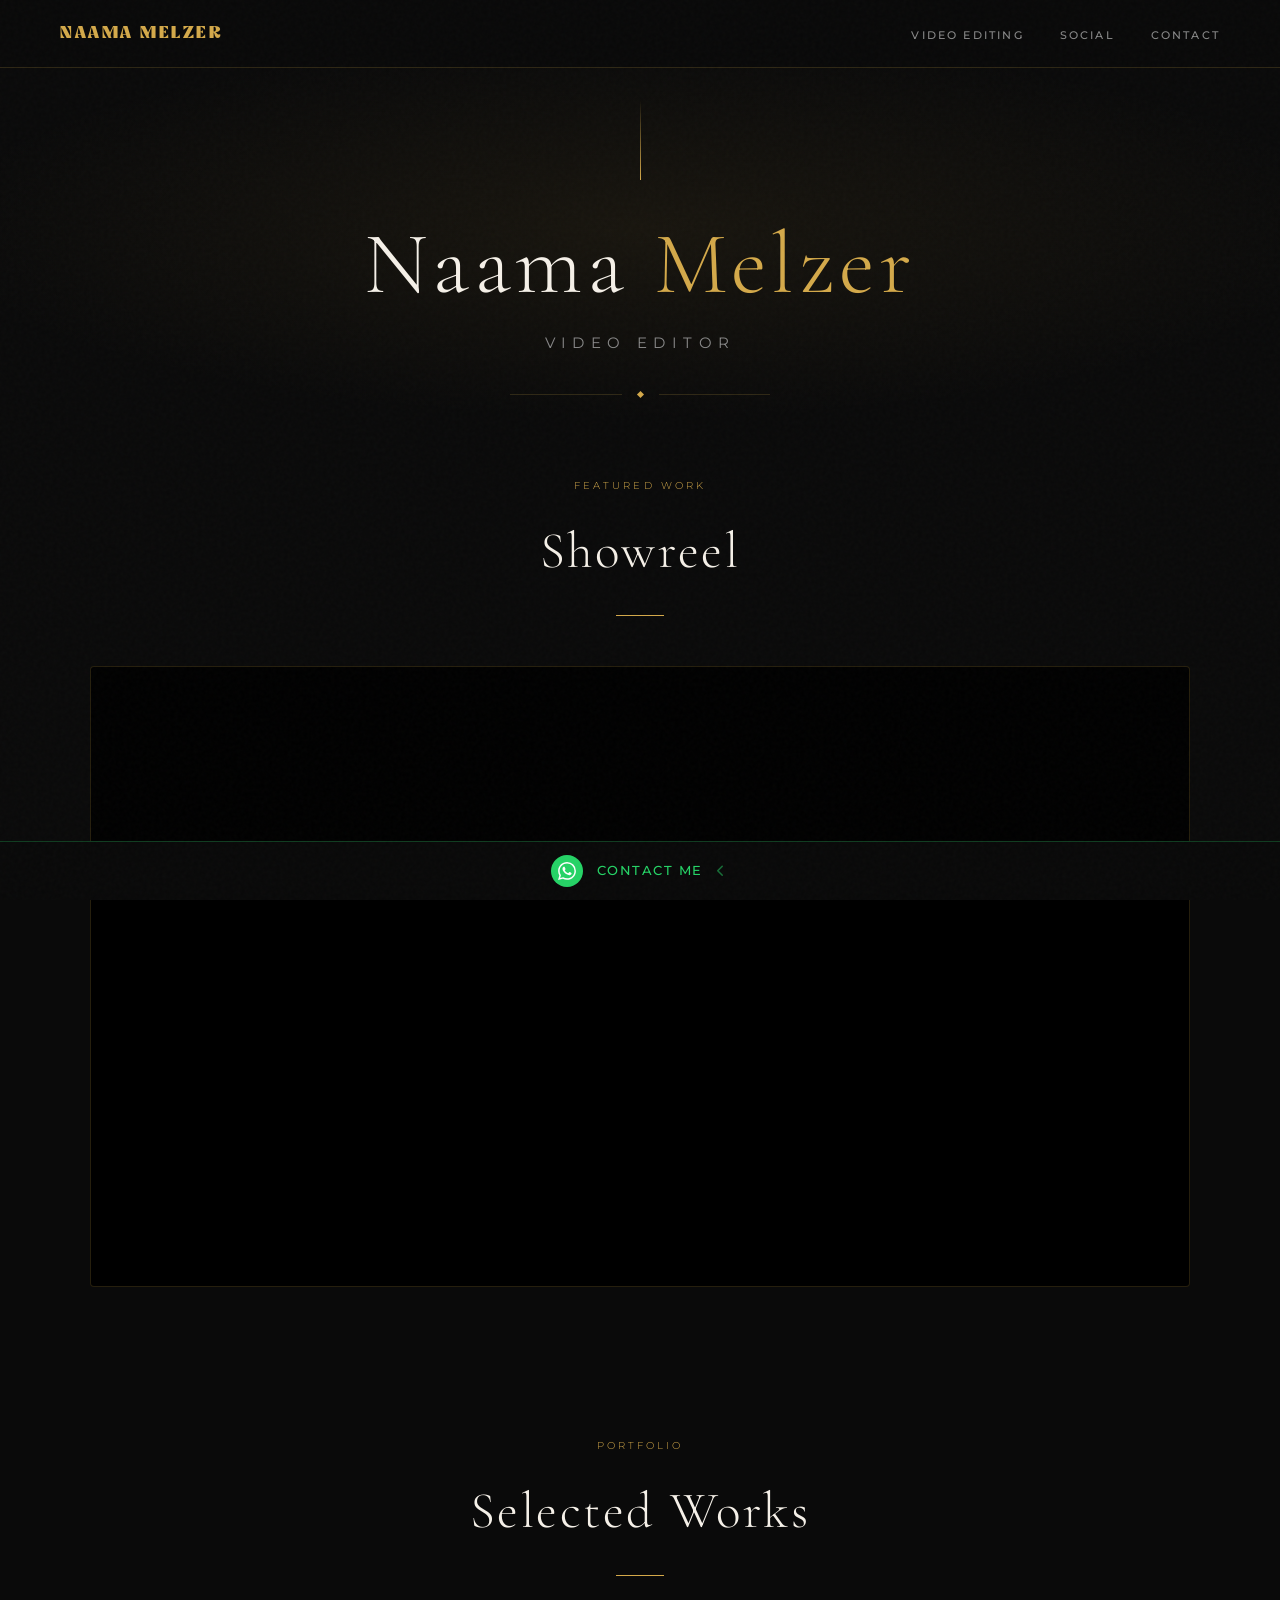
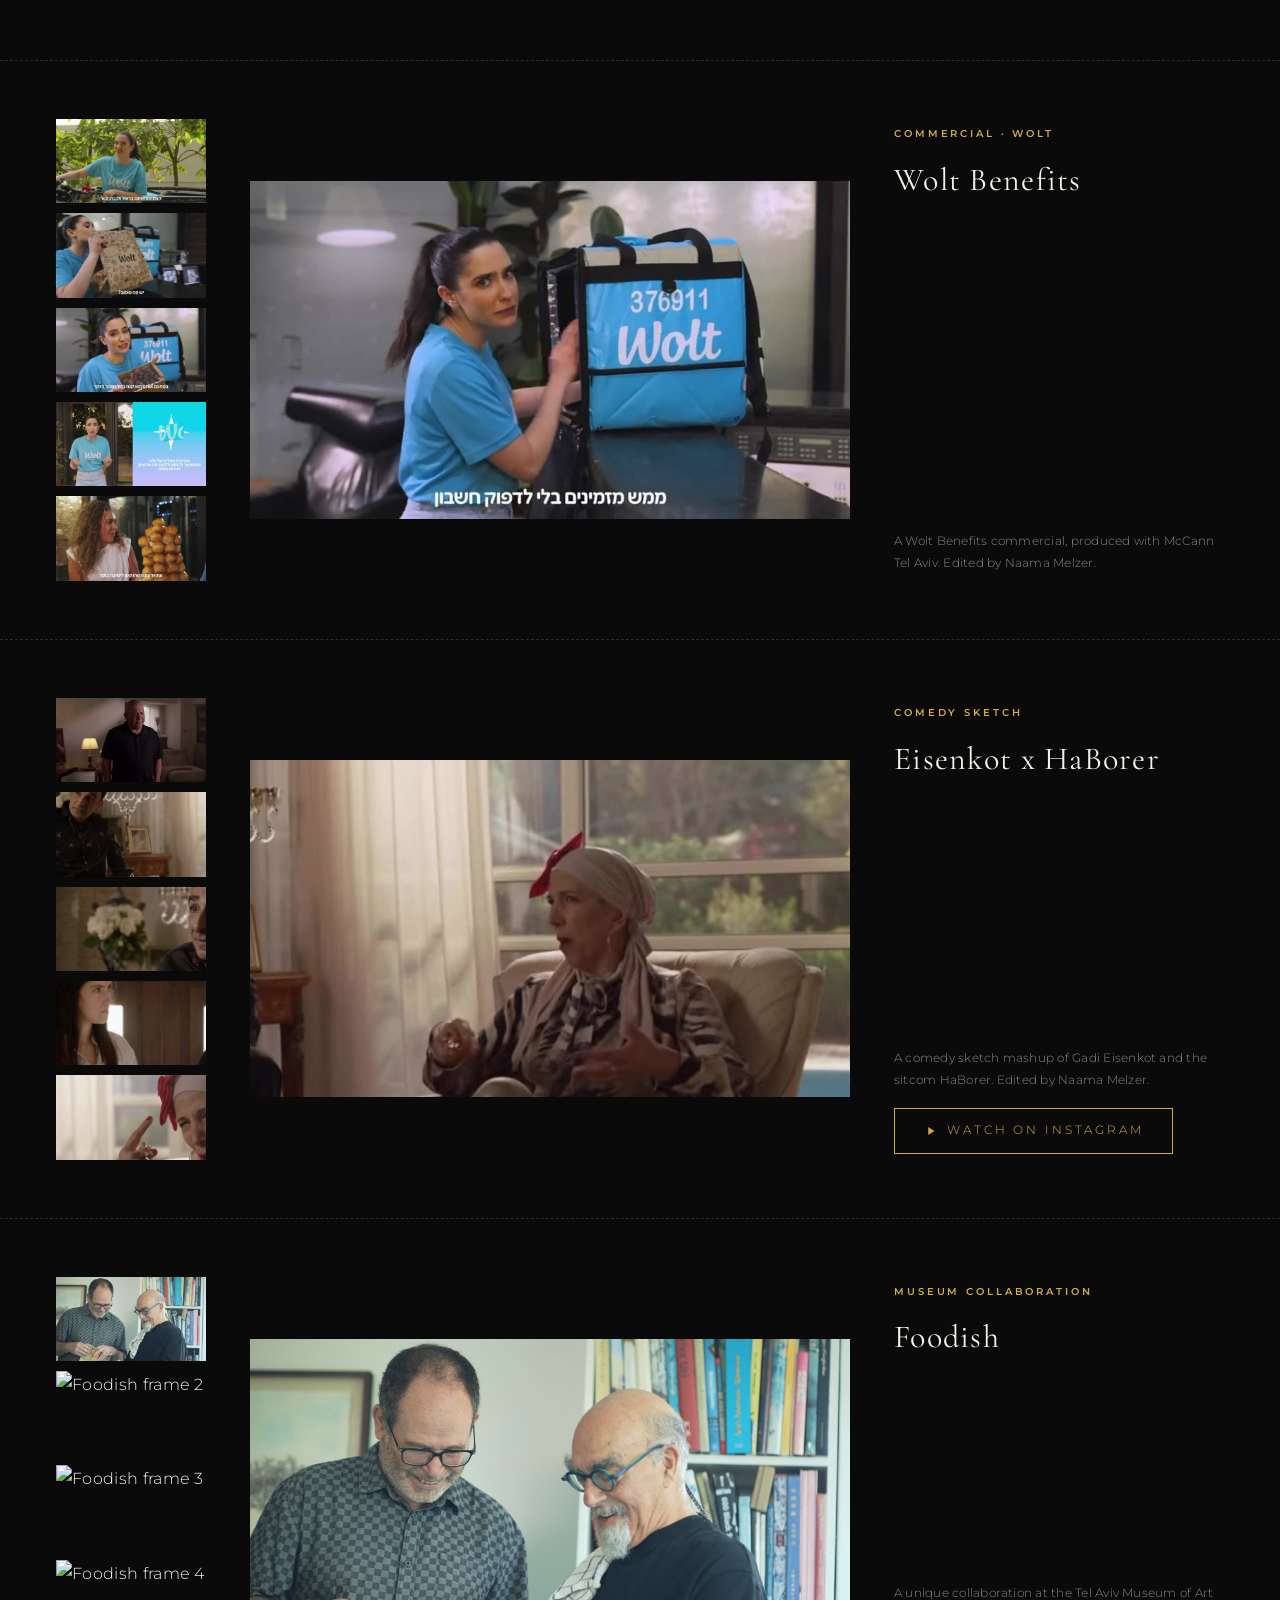
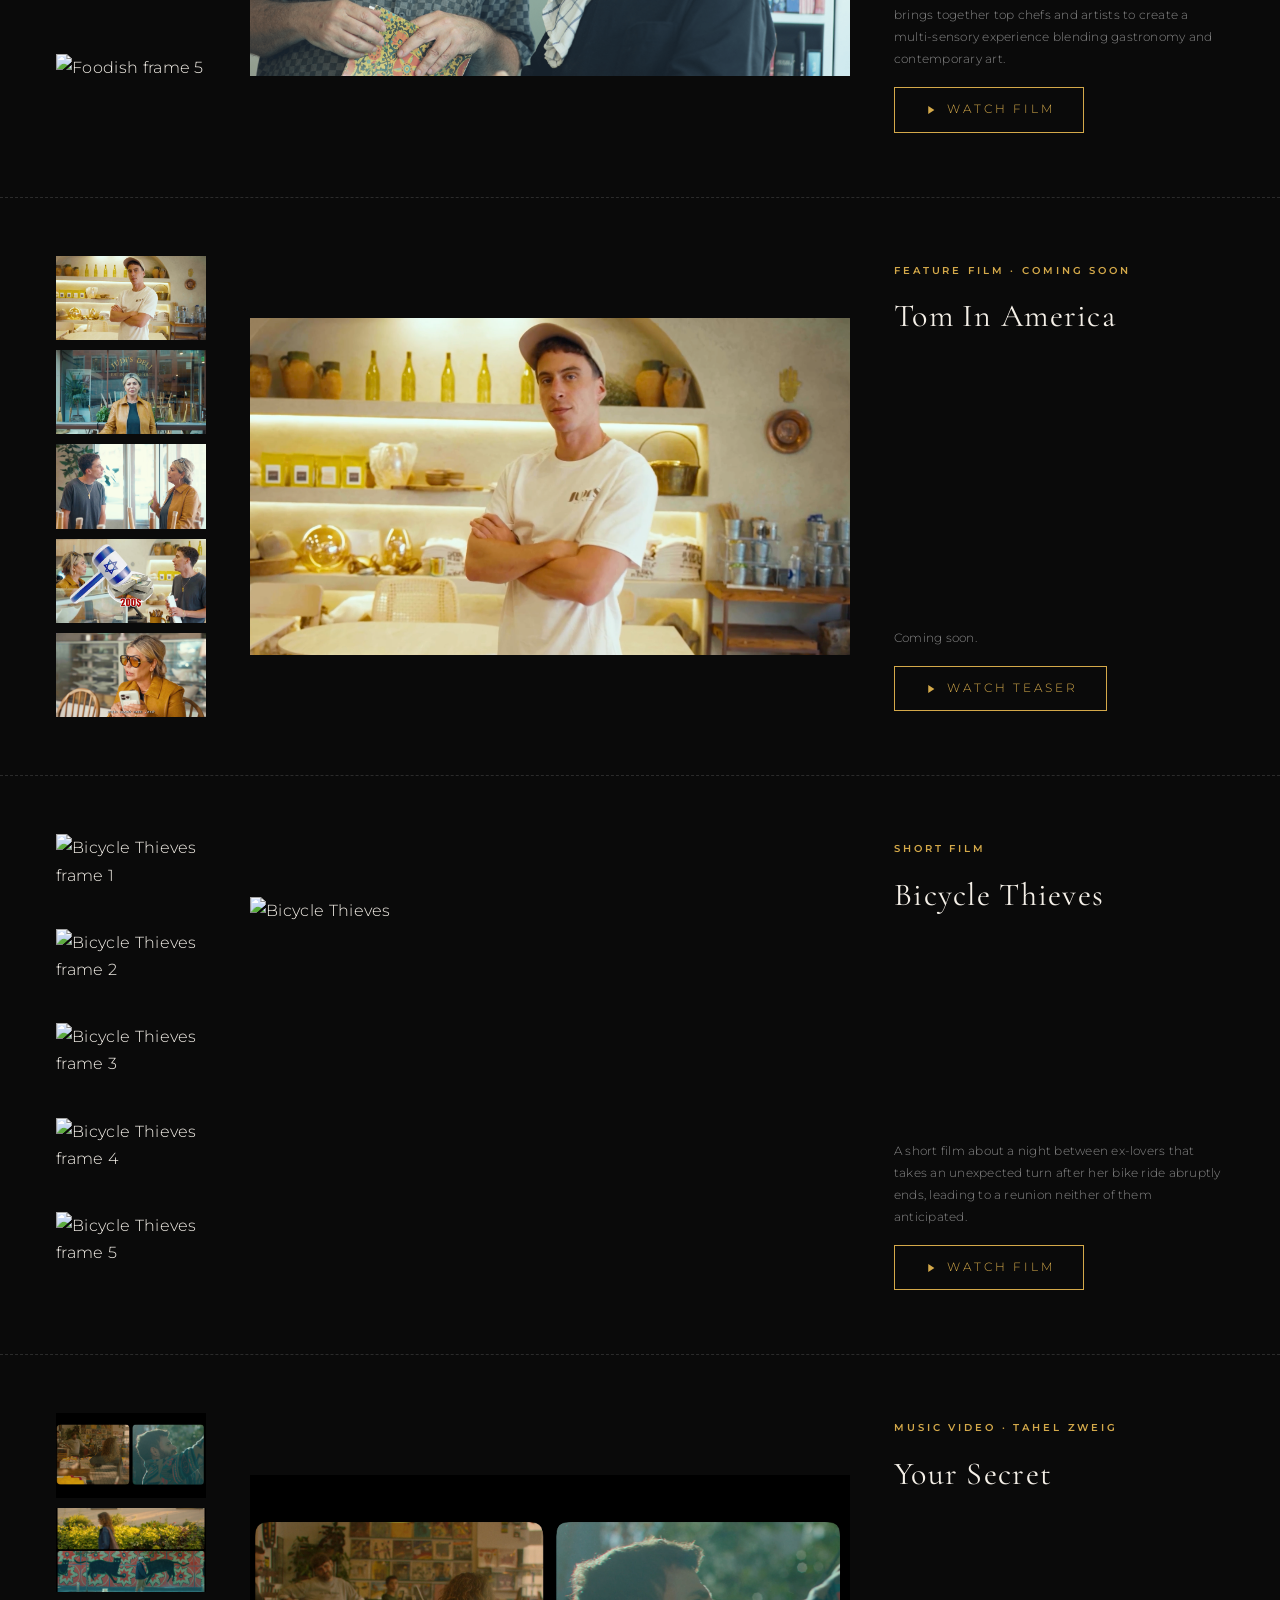
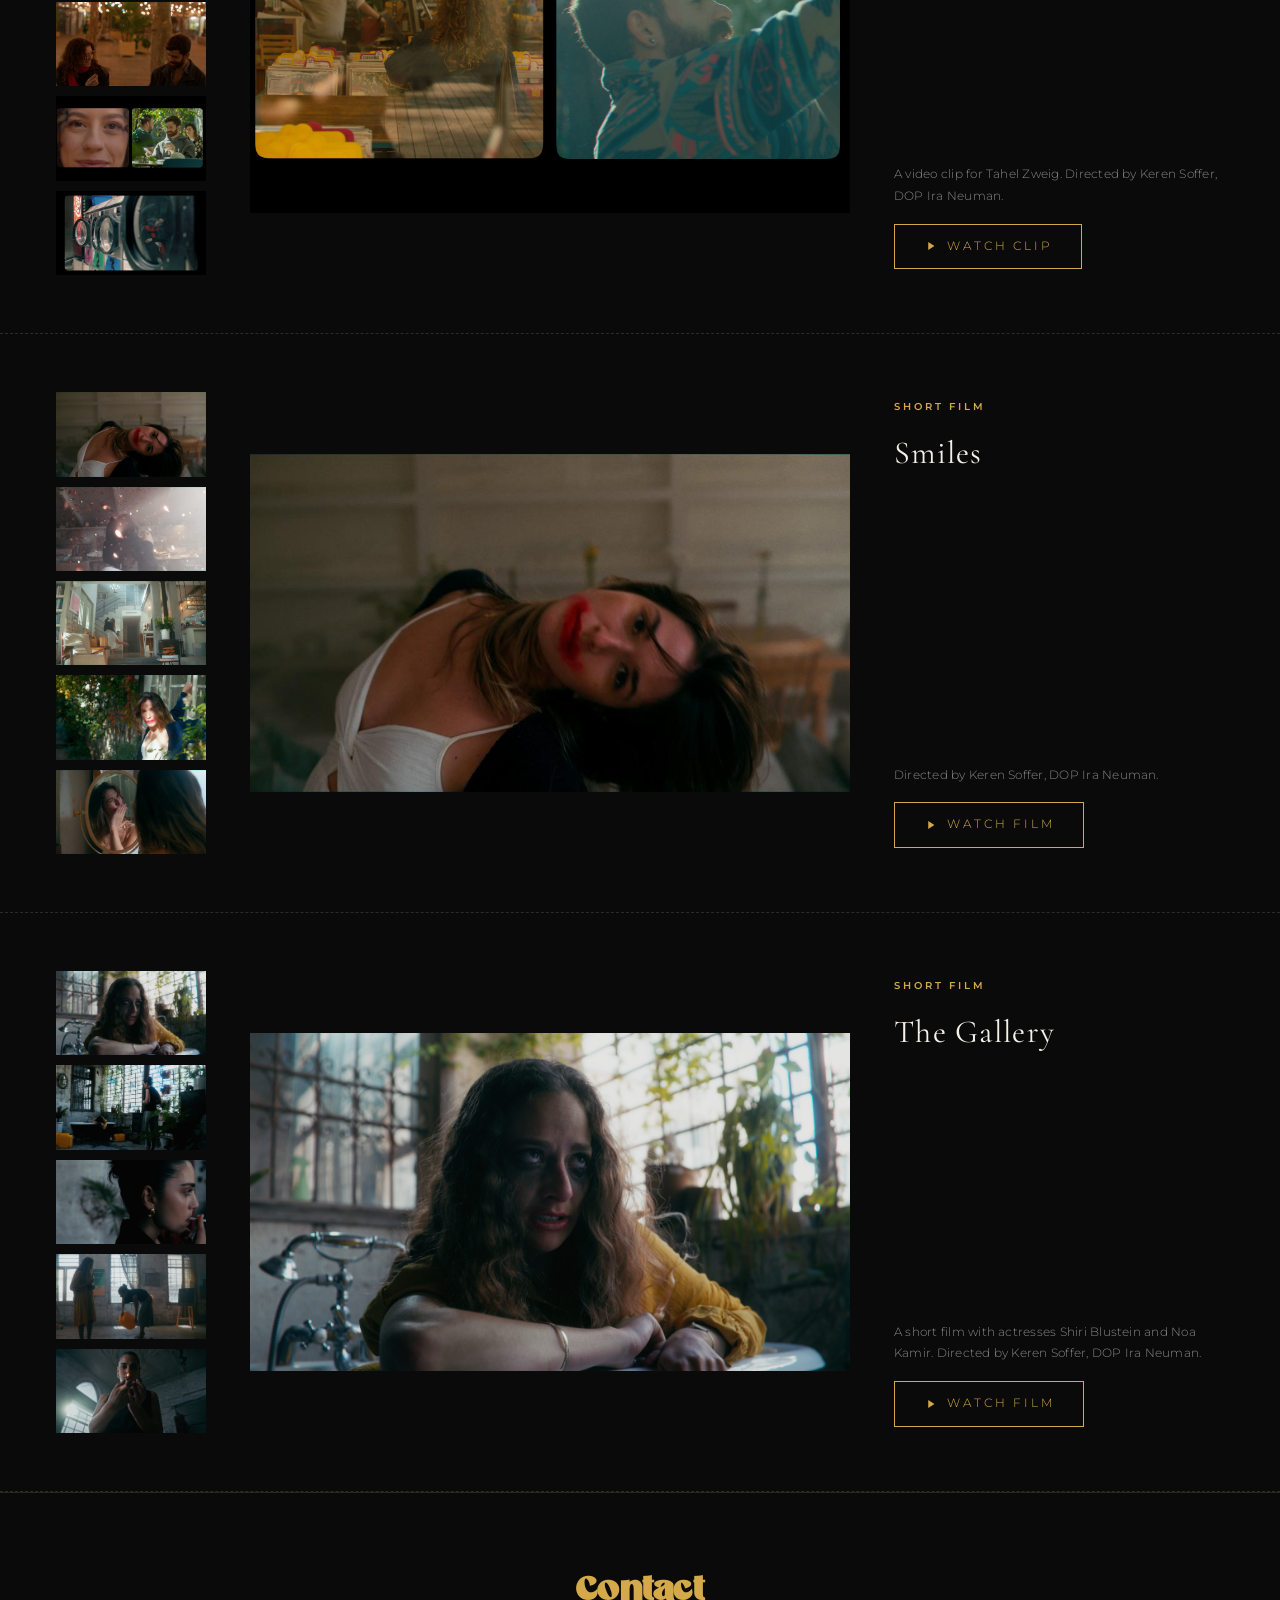
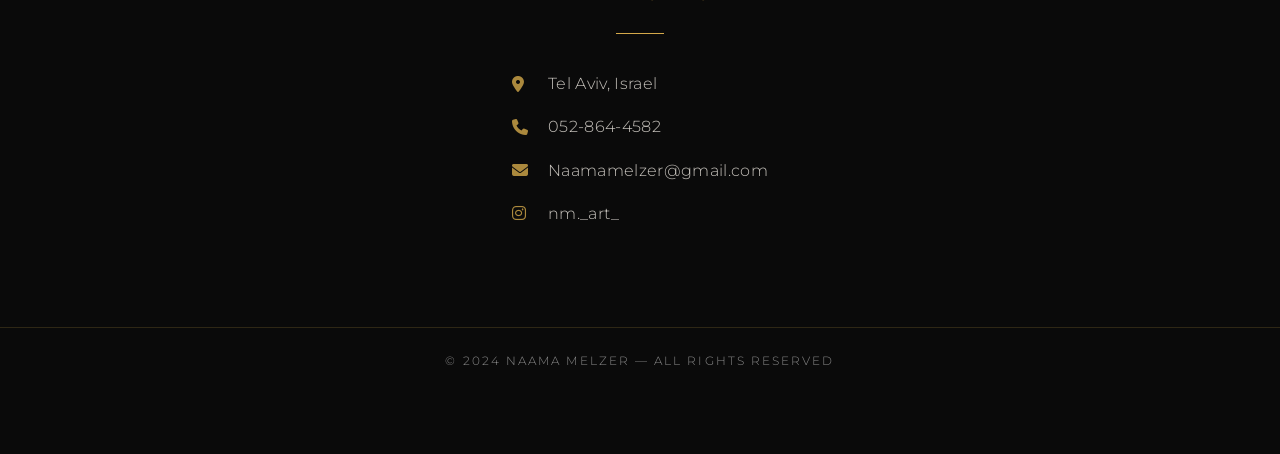
==== commit 362dd400: "Home hero subtitle: Video Editor only" ====
--- a/index.html
+++ b/index.html
@@ -26,7 +26,7 @@
   <section class="hero">
     <div class="hero-line"></div>
     <h1>Naama <span class="hero-gold">Melzer</span></h1>
-    <h2>Video Editor &nbsp;·&nbsp; Art &amp; Costume Design</h2>
+    <h2>Video Editor</h2>
     <div class="hero-divider"><span></span></div>
   </section>
 
--- a/style.css
+++ b/style.css
@@ -1,155 +1,615 @@
-@import url('https://fonts.googleapis.com/css2?family=Bebas+Neue&family=IBM+Plex+Mono:wght@400;500&family=Space+Grotesk:wght@400;500;600;700&display=swap');
-:root{--bg:#08090b;--bg2:#111216;--panel:#17191e;--ink:#f3f1ec;--muted:#a1a0a0;--dim:#6f7075;--line:rgba(243,241,236,.16);--hot:#ff5136;--hot2:#d92f25;--display:'Bebas Neue',Impact,sans-serif;--sans:'Space Grotesk',Arial,sans-serif;--mono:'IBM Plex Mono',monospace;--max:1440px}
-*{box-sizing:border-box;margin:0;padding:0}
-html{scroll-behavior:smooth;scroll-padding-top:90px;background:var(--bg)}
-body{background:var(--bg);color:var(--ink);font-family:var(--sans);font-size:15px;line-height:1.55;overflow-x:hidden}
-body:before{content:"";position:fixed;inset:0;pointer-events:none;z-index:50;opacity:.035;background-image:url("data:image/svg+xml,%3Csvg viewBox='0 0 180 180' xmlns='http://www.w3.org/2000/svg'%3E%3Cfilter id='n'%3E%3CfeTurbulence type='fractalNoise' baseFrequency='.92' numOctaves='3' stitchTiles='stitch'/%3E%3C/filter%3E%3Crect width='100%25' height='100%25' filter='url(%23n)' opacity='.5'/%3E%3C/svg%3E")}
-a{color:inherit;text-decoration:none}img{display:block;width:100%;height:auto}button,input,textarea,select{font:inherit}
-a:focus-visible,button:focus-visible,input:focus-visible,textarea:focus-visible,select:focus-visible{outline:2px solid var(--hot);outline-offset:4px}
-::selection{background:var(--hot);color:#08090b}
-.skip-link{position:fixed;top:8px;left:8px;z-index:1000;padding:10px 14px;background:var(--hot);color:#08090b;transform:translateY(-150%);font-weight:700}.skip-link:focus{transform:translateY(0)}
-.section-wrap{width:min(var(--max),calc(100% - 112px));margin-inline:auto}
-.site-header{height:82px;padding:0 56px;display:grid;grid-template-columns:1fr auto 1fr;align-items:center;border-bottom:1px solid var(--line);background:rgba(8,9,11,.94);backdrop-filter:blur(18px);position:sticky;top:0;z-index:30}
-.wordmark{display:flex;align-items:center;gap:12px;width:max-content;font-size:12px;line-height:1;font-weight:700;letter-spacing:.12em}
-.wordmark-mark{width:34px;height:34px;display:grid;place-items:center;background:var(--hot);color:var(--bg);font:20px/1 var(--display);letter-spacing:-.03em}
-.wordmark-text{display:flex;flex-direction:column;gap:5px}.wordmark-text span:last-child{font:8px/1 var(--mono);letter-spacing:.18em;color:var(--muted)}
-.site-header nav{height:100%;display:flex;gap:38px;align-items:center}.site-header nav a{height:100%;display:flex;align-items:center;position:relative;color:#c4c2bc;font:10px/1 var(--mono);letter-spacing:.14em}
-.site-header nav a:after{content:"";position:absolute;bottom:0;left:0;width:0;height:2px;background:var(--hot);transition:width .22s}.site-header nav a:hover,.site-header nav a.active{color:white}.site-header nav a:hover:after,.site-header nav a.active:after{width:100%}
-.header-email{justify-self:end;font:10px/1 var(--mono);letter-spacing:.12em;color:var(--hot)}.header-email span{font-size:17px;margin-left:8px}
-.hero{min-height:650px;padding-top:38px;padding-bottom:42px;position:relative;display:flex;flex-direction:column;justify-content:space-between;isolation:isolate}
-.hero:before{content:"";position:absolute;z-index:-2;inset:0 0 0 37%;background:linear-gradient(90deg,var(--bg) 0%,rgba(8,9,11,.7) 25%,rgba(8,9,11,.08) 100%),linear-gradient(0deg,var(--bg) 0%,transparent 38%),url('https://i.ytimg.com/vi/KrSdbW3TQgA/maxresdefault.jpg') center/cover no-repeat;opacity:.48;filter:grayscale(1) contrast(1.15)}
-.hero:after{content:"";position:absolute;z-index:-1;right:5%;top:16%;width:1px;height:68%;background:linear-gradient(transparent,var(--hot),transparent);opacity:.5}
-.hero-overline,.hero-rule,.section-kicker,.player-caption,.project-entry-header,.project-credit,.project-type,.contact-aside-label,.contact-location,.form-topline,.form-group label,.form-privacy-note,.site-footer,.eyebrow,.hero-index{font:9px/1.4 var(--mono);letter-spacing:.15em}
-.hero-overline{display:flex;justify-content:space-between;color:var(--muted);padding:13px 0;border-top:1px solid var(--line)}
-.hero-main{display:grid;grid-template-columns:1fr 250px;align-items:end;gap:45px;padding:60px 0 55px}
-.hero h1{font:clamp(110px,16.5vw,244px)/.76 var(--display);letter-spacing:-.025em;text-transform:uppercase;max-width:1100px}
-.hero h1 span{display:block}.hero h1 .outline{-webkit-text-stroke:1.5px var(--ink);color:transparent}.hero h1 .hot{color:var(--hot)}
-.hero-intro{max-width:240px;padding-bottom:9px;color:#c0bdb6;font-size:13px;line-height:1.8}.hero-intro strong{color:var(--ink);font-weight:600}
-.hero-intro .hero-index{display:block;color:var(--hot);margin-bottom:20px}
-.hero-rule{display:flex;justify-content:space-between;gap:20px;color:var(--muted);padding:14px 0;border-bottom:1px solid var(--line)}
-.hero-rule span:last-child{color:var(--hot)}
-.marquee-band{overflow:hidden;border-block:1px solid var(--line);background:var(--hot);color:var(--bg);padding:13px 0;white-space:nowrap}
-.marquee-track{display:flex;width:max-content;animation:marquee 28s linear infinite}.marquee-track span{padding:0 25px;font:20px/1 var(--display);letter-spacing:.07em}
-@keyframes marquee{to{transform:translateX(-50%)}}
-.section-kicker{display:flex;align-items:center;gap:15px;color:var(--muted)}.section-kicker>span:first-child{color:var(--hot)}.section-kicker-line{height:1px;background:var(--line);flex:1}.section-kicker a{color:var(--hot)}
-.reel-section{padding-top:96px;padding-bottom:112px}
-.section-heading{display:flex;justify-content:space-between;align-items:end;gap:35px;margin:28px 0 30px}
-.section-heading h2,.work-heading h2,.about-content h2,.contact-strip-main h2,.portfolio-intro-body h1,.portfolio-end h2,.contact-page-heading h1{font:clamp(56px,8vw,112px)/.83 var(--display);letter-spacing:-.01em;text-transform:uppercase}
-.section-heading h2 span,.work-heading h2 span,.about-content h2 span,.contact-strip-main h2 span,.portfolio-intro-body h1 span,.portfolio-end h2 span,.contact-page-heading h1 span{color:var(--hot)}
-.section-heading>p,.work-heading>p{max-width:310px;color:var(--muted);font-size:13px;line-height:1.8;padding-bottom:7px}
-.reel-player{width:100%;aspect-ratio:16/8.2;background:#151619;overflow:hidden;border:1px solid rgba(255,255,255,.12);position:relative}
-.reel-player:before{content:"SHOWREEL / 2026";position:absolute;z-index:2;top:14px;left:17px;color:#fff;font:9px var(--mono);letter-spacing:.16em;pointer-events:none;text-shadow:0 1px 10px #000}
-.reel-player iframe,.project-player iframe{display:block;width:100%;height:100%;border:0}
-.player-caption{display:flex;justify-content:space-between;color:var(--dim);padding:11px 0 0}
-.work-preview{padding-top:15px;padding-bottom:120px}
-.work-heading{display:flex;justify-content:space-between;align-items:end;gap:30px;margin:28px 0 38px}
-.preview-grid{display:grid;grid-template-columns:repeat(12,1fr);gap:32px 18px}
-.preview-card{display:block;min-width:0;grid-column:span 4}.preview-card:nth-child(1),.preview-card:nth-child(4){grid-column:span 7}.preview-card:nth-child(2),.preview-card:nth-child(5){grid-column:span 5}
-.preview-image{position:relative;aspect-ratio:1.5/1;background:var(--panel);overflow:hidden;border:1px solid var(--line)}.preview-card:nth-child(1) .preview-image,.preview-card:nth-child(4) .preview-image{aspect-ratio:1.76/1}
-.preview-image:after{content:"";position:absolute;inset:45% 0 0;background:linear-gradient(transparent,rgba(0,0,0,.38));pointer-events:none}
-.preview-image img{width:100%;height:100%;object-fit:cover;transition:transform .7s cubic-bezier(.2,.7,.2,1),filter .5s;filter:grayscale(.32) contrast(1.05)}
-.preview-card:hover .preview-image img{transform:scale(1.045);filter:grayscale(0) contrast(1.08)}
-.preview-index{position:absolute;z-index:2;top:14px;left:14px;font:10px var(--mono);color:#fff;background:rgba(8,9,11,.8);padding:7px 9px}.preview-arrow{position:absolute;z-index:2;right:14px;bottom:13px;width:38px;height:38px;display:grid;place-items:center;background:var(--hot);color:#090a0c;font-size:21px;opacity:0;transform:translateY(8px);transition:.25s}.preview-card:hover .preview-arrow{opacity:1;transform:translateY(0)}
-.preview-meta{display:flex;justify-content:space-between;align-items:start;gap:15px;padding-top:15px}.preview-meta h3{font:26px/1 var(--display);letter-spacing:.02em;text-transform:uppercase}.preview-meta p{font:8px/1.5 var(--mono);color:var(--muted);letter-spacing:.12em;margin-top:8px}.preview-meta>span{font:8px/1.4 var(--mono);letter-spacing:.1em;color:var(--hot);text-align:right;padding-top:4px}
-.large-text-link{display:flex;justify-content:space-between;align-items:center;border-top:1px solid var(--line);border-bottom:1px solid var(--line);margin-top:58px;padding:18px 0;font:12px var(--mono);letter-spacing:.12em;transition:color .2s}.large-text-link span{font-size:22px;color:var(--hot)}.large-text-link:hover{color:var(--hot)}
-.about-section{background:#101115;border-block:1px solid var(--line);padding:90px 0 102px}
-.about-content{display:grid;grid-template-columns:1.1fr .9fr;gap:9%;padding-top:42px}.about-content h2{font-size:clamp(56px,7vw,96px)}
-.about-copy{max-width:510px}.about-copy p{color:#b0aeb0;font-size:14px;line-height:1.9;margin-bottom:19px}.about-copy p strong{color:white}
-.underlined-link{display:inline-flex;gap:25px;align-items:center;border-bottom:1px solid var(--hot);padding:12px 0 9px;margin-top:16px;color:var(--hot);font:10px var(--mono);letter-spacing:.12em}.underlined-link span{font-size:18px}
-.contact-strip{padding-top:110px;padding-bottom:94px}.contact-strip-main{display:flex;justify-content:space-between;align-items:center;gap:30px;margin:32px 0 42px}.contact-strip-main h2{font-size:clamp(70px,10vw,140px)}
-.contact-circle{width:86px;height:86px;border:1px solid var(--hot);display:grid;place-items:center;font-size:30px;color:var(--hot);transition:background .25s,color .25s,transform .25s}.contact-circle:hover{background:var(--hot);color:var(--bg);transform:rotate(45deg)}
-.contact-strip-bottom{display:flex;justify-content:space-between;gap:18px;flex-wrap:wrap;border-top:1px solid var(--line);padding-top:16px;color:var(--muted);font:9px var(--mono);letter-spacing:.13em}.contact-strip-bottom a{color:var(--ink)}
-.site-footer{min-height:94px;padding:18px 56px;border-top:1px solid var(--line);display:flex;align-items:center;justify-content:space-between;color:var(--muted);font-size:8px}.site-footer .wordmark{color:var(--ink);font:11px var(--sans)}.site-footer>a:last-child{color:var(--hot)}
-/* Selected work */
-.portfolio-intro{padding-top:72px}.portfolio-intro-body{display:grid;grid-template-columns:1fr .62fr;gap:55px;align-items:end;padding:44px 0 48px}.portfolio-intro-body h1{font-size:clamp(100px,16vw,220px);line-height:.72}
-.portfolio-intro-body>div{max-width:400px;padding-bottom:8px}.portfolio-intro-body>div p{color:#b4b2b1;font-size:14px;line-height:1.9}.portfolio-intro-body>div span{display:block;margin-top:24px;color:var(--hot);font:9px var(--mono);letter-spacing:.14em}
-.portfolio-filters{display:flex;align-items:center;gap:28px;flex-wrap:wrap;border-block:1px solid var(--line);padding:14px 0}.filter-button{background:none;border:0;padding:5px 0;color:var(--muted);cursor:pointer;font:10px var(--mono);letter-spacing:.12em}.filter-button span{color:var(--hot);margin-left:6px}.filter-button:hover,.filter-button.is-active{color:white}.filter-button.is-active{box-shadow:inset 0 -2px var(--hot)}
-.project-list{padding-top:20px}.project-entry{padding:48px 0 66px;border-bottom:1px solid var(--line);scroll-margin-top:100px}.project-entry[hidden]{display:none}
-.project-entry-header{display:flex;justify-content:space-between;gap:15px;color:var(--muted);padding-bottom:13px}.project-entry-header span:first-child{color:var(--hot)}
-.project-player{aspect-ratio:16/8.4;width:100%;background:#151619;overflow:hidden;border:1px solid rgba(255,255,255,.12)}
-.project-info-grid{display:grid;grid-template-columns:.72fr 1.28fr;gap:55px;padding:25px 0 23px}.project-info-grid h2{font:clamp(52px,7vw,94px)/.82 var(--display);letter-spacing:.01em;text-transform:uppercase}.project-type{color:var(--hot);margin-top:13px;font-size:9px}
-.project-description{max-width:650px;color:#b6b3b0;font-size:14px;line-height:1.85}.project-credit{margin-top:15px;color:var(--muted);font-size:8px}
-.still-strip{display:flex;gap:10px;overflow-x:auto;scroll-snap-type:x mandatory;padding:3px 0 10px}.still-strip img{width:calc((100% - 40px)/5);min-width:155px;height:142px;object-fit:cover;scroll-snap-align:start;background:var(--panel);filter:grayscale(.22);transition:filter .3s}.still-strip img:hover{filter:none}
-.portfolio-end{padding-top:100px;padding-bottom:110px}.portfolio-end h2{font-size:clamp(76px,10vw,140px);margin:28px 0 34px}
-.solid-link{min-height:52px;background:var(--hot);color:#090a0c;display:inline-flex;align-items:center;justify-content:space-between;gap:35px;padding:0 19px;font:10px var(--mono);letter-spacing:.13em;transition:background .2s,transform .2s}.solid-link:hover{background:#ff715b;transform:translateY(-2px)}.solid-link span{font-size:20px}
-.contact-page{padding-top:74px;padding-bottom:110px}.contact-page-heading{display:grid;grid-template-columns:1fr .62fr;gap:50px;align-items:end;padding:42px 0 60px}.contact-page-heading h1{font-size:clamp(80px,11vw,160px);line-height:.77}.contact-page-heading>p{max-width:350px;color:#b4b2b1;font-size:14px;line-height:1.9;padding-bottom:6px}
-.contact-layout{display:grid;grid-template-columns:.68fr 1.32fr;gap:9%;border-top:1px solid var(--line);padding-top:38px}
-.contact-aside-label{color:var(--hot);margin-bottom:20px}.contact-aside>a{display:flex;flex-direction:column;gap:8px;padding:16px 0;border-bottom:1px solid var(--line)}.contact-aside>a span{font:8px var(--mono);color:var(--muted);letter-spacing:.14em}.contact-aside>a strong{font-size:14px;font-weight:500}.contact-aside>a:hover strong{color:var(--hot)}.contact-location{color:var(--muted);margin-top:28px;font-size:8px}
-.contact-form-panel{background:#111216;border:1px solid var(--line);padding:35px 38px}.form-topline{display:flex;justify-content:space-between;gap:15px;color:var(--muted);font-size:8px}.contact-form-panel h2{font:50px/1 var(--display);text-transform:uppercase;margin:27px 0 30px}
-.form-two-col{display:grid;grid-template-columns:1fr 1fr;gap:18px}.form-group{min-width:0;margin-bottom:20px}.form-group label{display:block;margin-bottom:8px;color:#aaa7a4;font-size:8px}.form-group input,.form-group textarea,.form-group select{display:block;width:100%;background:#090a0d;border:1px solid rgba(255,255,255,.17);border-radius:0;padding:14px;color:var(--ink);font:13px var(--sans);min-height:48px}.form-group input::placeholder,.form-group textarea::placeholder{color:#68696d}.form-group input:focus,.form-group textarea:focus,.form-group select:focus{border-color:var(--hot);outline:1px solid var(--hot)}.form-group textarea{min-height:135px;resize:vertical}.form-group select option{background:#101115}.submit-button{border:0;cursor:pointer;min-width:190px}.submit-button:disabled{opacity:.55;cursor:wait}.form-status{min-height:22px;margin-top:13px;font-size:12px;line-height:1.6}.form-status.is-success{color:#7bd69a}.form-status.is-error{color:#ff826e}.form-privacy-note{margin-top:5px;color:var(--dim);font-size:8px}.honeypot{position:absolute!important;left:-10000px!important;width:1px!important;height:1px!important;overflow:hidden!important}
-@media(max-width:900px){.section-wrap{width:calc(100% - 64px)}.site-header{padding-inline:32px}.hero-main{grid-template-columns:1fr 210px;gap:25px}.hero h1{font-size:clamp(100px,16vw,175px)}.about-content{gap:50px}.project-info-grid{gap:35px}.contact-layout{gap:5%}}
-@media(max-width:680px){.section-wrap{width:calc(100% - 40px)}.site-header{height:68px;padding:0 20px;grid-template-columns:1fr auto}.site-header nav{gap:18px}.site-header nav a{font-size:8px}.header-email{display:none}.wordmark{font-size:10px}.hero{min-height:570px;padding-top:23px;padding-bottom:25px}.hero:before{inset:10% 0 0 5%;opacity:.35;background-position:58% center}.hero-overline{font-size:7px}.hero-main{grid-template-columns:1fr;gap:34px;padding:55px 0 45px}.hero h1{font-size:clamp(100px,22vw,148px)}.hero-intro{max-width:390px;font-size:12px}.hero-intro .hero-index{margin-bottom:8px}.hero-rule{font-size:7px}.marquee-track span{font-size:17px}.reel-section{padding-top:70px;padding-bottom:75px}.section-heading,.work-heading{display:block;margin:22px 0}.section-heading h2,.work-heading h2{font-size:clamp(60px,13vw,88px)}.section-heading>p,.work-heading>p{margin-top:15px}.reel-player{aspect-ratio:16/9}.player-caption{font-size:7px}.work-preview{padding-bottom:80px}.preview-grid{grid-template-columns:1fr 1fr;gap:25px 12px}.preview-card,.preview-card:nth-child(1),.preview-card:nth-child(2),.preview-card:nth-child(4),.preview-card:nth-child(5){grid-column:span 1}.preview-card:nth-child(1){grid-column:1/-1}.preview-image,.preview-card:nth-child(1) .preview-image,.preview-card:nth-child(4) .preview-image{aspect-ratio:1.15/1}.preview-meta{display:block}.preview-meta h3{font-size:22px}.preview-meta>span{display:block;text-align:left;margin-top:8px}.about-section{padding:65px 0 72px}.about-content{grid-template-columns:1fr;gap:25px;padding-top:28px}.about-content h2{font-size:clamp(60px,13vw,86px)}.about-copy p{font-size:13px}.contact-strip{padding-top:75px;padding-bottom:65px}.contact-strip-main h2{font-size:clamp(68px,14vw,98px)}.contact-circle{width:58px;height:58px}.contact-strip-bottom{font-size:7px;flex-direction:column;gap:11px}.site-footer{padding:20px;flex-wrap:wrap;gap:16px}.portfolio-intro{padding-top:55px}.portfolio-intro-body{grid-template-columns:1fr;gap:25px;padding:32px 0}.portfolio-intro-body h1{font-size:clamp(100px,22vw,150px)}.portfolio-intro-body>div{max-width:490px}.portfolio-filters{gap:16px}.filter-button{font-size:8px}.project-entry{padding:34px 0 43px}.project-entry-header{font-size:7px}.project-player{aspect-ratio:16/9}.project-info-grid{grid-template-columns:1fr;gap:16px;padding:22px 0}.project-info-grid h2{font-size:66px}.project-description{font-size:12px}.still-strip img{min-width:130px;height:105px}.portfolio-end{padding:75px 0}.portfolio-end h2{font-size:clamp(80px,17vw,115px)}.contact-page{padding-top:54px}.contact-page-heading{grid-template-columns:1fr;gap:25px;padding:32px 0 42px}.contact-page-heading h1{font-size:clamp(78px,17vw,116px)}.contact-layout{grid-template-columns:1fr;gap:42px;padding-top:26px}.contact-form-panel{padding:25px 20px}.contact-form-panel h2{font-size:43px}.form-two-col{grid-template-columns:1fr;gap:0}}
-@media(max-width:390px){.site-header nav{gap:12px}.site-header nav a{font-size:7px}.preview-grid{grid-template-columns:1fr}.preview-card,.preview-card:nth-child(1),.preview-card:nth-child(2),.preview-card:nth-child(4),.preview-card:nth-child(5){grid-column:1}.preview-image,.preview-card:nth-child(1) .preview-image,.preview-card:nth-child(4) .preview-image{aspect-ratio:1.5/1}.hero h1{font-size:94px}}
-@media(prefers-reduced-motion:reduce){*,*::before,*::after{scroll-behavior:auto!important;transition-duration:.01ms!important;animation-duration:.01ms!important;animation-iteration-count:1!important}.marquee-track{animation:none}}
-
-/* Refinements / balanced grids and inline project details */
-.preview-grid{grid-template-columns:repeat(3,minmax(0,1fr));gap:34px 20px}
-.preview-card,.preview-card:nth-child(1),.preview-card:nth-child(2),.preview-card:nth-child(4),.preview-card:nth-child(5){grid-column:auto}
-.preview-image,.preview-card:nth-child(1) .preview-image,.preview-card:nth-child(4) .preview-image{aspect-ratio:1.55/1}
-.preview-card{position:relative}
-.preview-card .preview-image{border-color:rgba(255,255,255,.13)}
-.preview-card:hover .preview-image{border-color:rgba(255,81,54,.65);box-shadow:0 12px 38px rgba(0,0,0,.24)}
-.preview-meta{min-height:67px}
-.preview-meta h3{font-size:25px}
-.preview-meta>span{max-width:100px}
-.preview-index{background:rgba(8,9,11,.84);border:1px solid rgba(255,255,255,.18)}
-.project-grid{display:grid;grid-template-columns:repeat(2,minmax(0,1fr));gap:22px;padding-top:30px;padding-bottom:15px;align-items:start}
-.project-card{min-width:0;background:#101115;border:1px solid rgba(255,255,255,.14);transition:border-color .28s,box-shadow .28s,background .28s}
-.project-card:hover{border-color:rgba(255,81,54,.55);box-shadow:0 12px 36px rgba(0,0,0,.2)}
-.project-card[open]{grid-column:1/-1;border-color:rgba(255,81,54,.65);box-shadow:0 18px 55px rgba(0,0,0,.28)}
-.project-card[hidden]{display:none}
-.project-card-summary{display:block;cursor:pointer;list-style:none;outline-offset:5px}
-.project-card-summary::-webkit-details-marker{display:none}
-.project-card-summary:focus-visible{outline:2px solid var(--hot);outline-offset:4px}
-.project-card-image{position:relative;aspect-ratio:1.62/1;overflow:hidden;background:#191b20}
-.project-card-image:after{content:"";position:absolute;inset:25% 0 0;background:linear-gradient(180deg,transparent,rgba(5,6,8,.55));pointer-events:none}
-.project-card-image img{width:100%;height:100%;object-fit:cover;filter:grayscale(.28) contrast(1.06);transition:transform .65s cubic-bezier(.2,.7,.2,1),filter .4s}
-.project-card:hover .project-card-image img{transform:scale(1.035);filter:grayscale(0) contrast(1.08)}
-.project-card-number{position:absolute;z-index:2;top:14px;left:15px;background:rgba(8,9,11,.85);padding:7px 10px;color:var(--hot);font:10px var(--mono);letter-spacing:.12em;border:1px solid rgba(255,255,255,.2)}
-.project-card-number i{font-style:normal;color:#b4b2b1}
-.project-card-play{position:absolute;z-index:2;right:14px;bottom:14px;display:flex;align-items:center;gap:9px;padding:9px 12px;background:rgba(8,9,11,.88);color:#fff;font:9px var(--mono);letter-spacing:.12em;border:1px solid rgba(255,255,255,.22);transition:background .22s,color .22s,border-color .22s}
-.project-card-play>span{font:17px/1 var(--sans);color:var(--hot);transition:transform .2s}
-.project-card:hover .project-card-play{background:var(--hot);border-color:var(--hot);color:#08090b}
-.project-card:hover .project-card-play>span{color:#08090b;transform:rotate(45deg)}
-.project-card[open] .project-card-play{background:var(--hot);border-color:var(--hot);color:#08090b}
-.project-card[open] .project-card-play>span{color:#08090b;transform:rotate(45deg)}
-.project-card-meta{display:flex;align-items:center;justify-content:space-between;gap:18px;padding:19px 20px 21px}
-.project-card-category{font:8px var(--mono);letter-spacing:.14em;color:var(--hot);margin-bottom:8px}
-.project-card-category span{color:#72747a;padding-inline:4px}
-.project-card-meta h2{font:32px/.98 var(--display);letter-spacing:.01em;text-transform:uppercase}
-.project-card-subtitle{font-size:11px;color:var(--muted);margin-top:7px}
-.project-card-arrow{flex:0 0 37px;width:37px;height:37px;display:grid;place-items:center;border:1px solid rgba(255,255,255,.2);color:var(--hot);font-size:18px;transition:transform .25s,background .25s,color .25s}
-.project-card[open] .project-card-arrow{transform:rotate(45deg);background:var(--hot);color:var(--bg)}
-.project-card[open] .project-card-summary{display:grid;grid-template-columns:minmax(260px,.7fr) minmax(0,1fr);align-items:center;gap:25px}
-.project-card[open] .project-card-image{aspect-ratio:16/7}
-.project-card[open] .project-card-meta{padding:18px 25px 18px 0}
-.project-card-expanded{padding:0 20px 25px;border-top:1px solid var(--line);animation:card-reveal .35s ease both}
-@keyframes card-reveal{from{opacity:0;transform:translateY(8px)}to{opacity:1;transform:translateY(0)}}
-.project-card-expanded-top{display:flex;justify-content:space-between;gap:16px;padding:15px 0 5px;color:var(--muted);font:8px var(--mono);letter-spacing:.12em}
-.project-card-expanded-top span:first-child{color:var(--hot)}
-.project-card-expanded .project-player{margin-top:13px;aspect-ratio:16/9;width:100%;background:#050608;border:1px solid rgba(255,255,255,.15)}
-.project-card-description{display:flex;justify-content:space-between;align-items:start;gap:25px;padding:17px 0 20px}
-.project-card-description p{max-width:690px;color:#c1bec0;font-size:13px;line-height:1.8}
-.project-card-description span{flex:0 0 auto;color:var(--hot);font:8px var(--mono);letter-spacing:.12em;padding-top:4px}
-.project-card-expanded .still-strip{border-top:1px solid rgba(255,255,255,.1);padding-top:15px}
-.project-card-expanded .still-strip img{height:118px}
-.contact-aside-intro{color:#b9b6b5;font-size:13px;line-height:1.85;margin:-5px 0 22px}
-.contact-logo-grid{display:grid;grid-template-columns:repeat(2,minmax(0,1fr));gap:12px}
-.contact-logo-link{min-height:105px;display:flex;flex-direction:column;align-items:center;justify-content:center;gap:11px;background:#101115;border:1px solid rgba(255,255,255,.16);color:#e9e7e3;transition:transform .22s,border-color .22s,background .22s,color .22s}
-.contact-logo-link:hover{transform:translateY(-4px);border-color:var(--hot);background:#191a20;color:var(--hot)}
-.contact-logo-link svg{width:31px;height:31px;fill:none;stroke:currentColor;stroke-width:1.6;stroke-linecap:round;stroke-linejoin:round}
-.contact-logo-link svg.brand-whatsapp{fill:currentColor;stroke:none;width:32px;height:32px}
-.contact-logo-link span{font:8px var(--mono);letter-spacing:.16em;color:var(--muted);transition:color .22s}
-.contact-logo-link:hover span{color:var(--hot)}
-.contact-logo-link svg .instagram-dot{fill:currentColor;stroke:none}
-.contact-location{display:flex;align-items:center;gap:10px;margin-top:25px;line-height:1.6}
-.contact-location svg{width:18px;height:18px;flex:0 0 18px;fill:none;stroke:var(--hot);stroke-width:1.6;stroke-linecap:round;stroke-linejoin:round}
-.contact-location span{color:var(--muted)}
-@media(max-width:950px){.preview-grid{grid-template-columns:repeat(2,minmax(0,1fr));gap:28px 15px}}
-@media(max-width:680px){.preview-grid{grid-template-columns:1fr;gap:24px}.preview-card .preview-image,.preview-image,.preview-card:nth-child(1) .preview-image,.preview-card:nth-child(4) .preview-image{aspect-ratio:1.6/1}.preview-meta{min-height:0}.project-grid{grid-template-columns:1fr;gap:16px;padding-top:22px}.project-card[open]{grid-column:auto}.project-card-meta h2{font-size:29px}.project-card-expanded{padding:0 13px 18px}.project-card-expanded-top{font-size:7px}.project-card-description{display:block}.project-card-description span{display:block;margin-top:9px}.project-card[open] .project-card-summary{display:block}.project-card[open] .project-card-image{aspect-ratio:1.6/1}.project-card[open] .project-card-meta{padding:17px 15px 18px}.contact-logo-grid{grid-template-columns:repeat(4,minmax(0,1fr));gap:8px}.contact-logo-link{min-height:82px;gap:7px}.contact-logo-link svg,.contact-logo-link svg.brand-whatsapp{width:24px;height:24px}.contact-logo-link span{font-size:6px;letter-spacing:.08em}}
-@media(prefers-reduced-motion:reduce){.project-card-expanded{animation:none}.project-card,.project-card-image img,.contact-logo-link{transition:none}}
-
-.contact-aside .contact-logo-link{padding:0;border:1px solid rgba(255,255,255,.16);border-bottom:1px solid rgba(255,255,255,.16);min-height:105px;display:flex;flex-direction:column;align-items:center;justify-content:center;gap:11px}
-.contact-aside .contact-logo-link span{display:block;margin:0;font:8px var(--mono);font-weight:400;letter-spacing:.16em;color:var(--muted)}
-.contact-aside .contact-logo-link:hover span{color:var(--hot)}
-@media(max-width:680px){.contact-aside .contact-logo-link{min-height:82px;gap:7px}.contact-aside .contact-logo-link span{font-size:6px;letter-spacing:.08em}}
+/* ============================================================
+   NAAMA MELZER — PORTFOLIO  |  Professional Redesign
+   ============================================================ */
+
+@import url('https://fonts.googleapis.com/css2?family=Cormorant+Garamond:ital,wght@0,300;0,400;0,600;1,300;1,400&family=Montserrat:wght@300;400;500;600&display=swap');
+
+@font-face {
+  font-family: 'NEONLEDLight';
+  src: url('NEONLEDLight.otf') format('opentype');
+}
+@font-face {
+  font-family: 'CameraObscuraDEMO';
+  src: url('CameraObscuraDEMO.otf') format('opentype');
+}
+@font-face {
+  font-family: 'NougatExtraBlack';
+  src: url('Nougat-ExtraBlack.ttf') format('truetype');
+}
+
+:root {
+  --bg:          #0a0a0a;
+  --bg2:         #111111;
+  --bg3:         #181818;
+  --gold:        #d4a94a;
+  --gold-light:  #f0cc7a;
+  --gold-dim:    #8a6a22;
+  --white:       #f5f0e8;
+  --grey:        #888;
+  --border:      rgba(212, 169, 74, 0.18);
+  --transition:  0.35s cubic-bezier(0.4, 0, 0.2, 1);
+}
+
+*, *::before, *::after { margin:0; padding:0; box-sizing:border-box; }
+html { scroll-behavior: smooth; }
+
+body {
+  background-color: var(--bg);
+  color: var(--white);
+  font-family: 'Montserrat', sans-serif;
+  font-weight: 300;
+  letter-spacing: 0.02em;
+  line-height: 1.7;
+  overflow-x: hidden;
+}
+
+a { color: inherit; text-decoration: none; }
+img { display: block; max-width: 100%; }
+
+/* grain */
+body::before {
+  content: '';
+  position: fixed; inset: 0;
+  background-image: url("data:image/svg+xml,%3Csvg viewBox='0 0 256 256' xmlns='http://www.w3.org/2000/svg'%3E%3Cfilter id='n'%3E%3CfeTurbulence type='fractalNoise' baseFrequency='0.9' numOctaves='4' stitchTiles='stitch'/%3E%3C/filter%3E%3Crect width='100%25' height='100%25' filter='url(%23n)' opacity='1'/%3E%3C/svg%3E");
+  opacity: 0.025;
+  pointer-events: none;
+  z-index: 9999;
+}
+
+/* ── Header ── */
+header {
+  position: fixed; top:0; left:0; right:0; z-index:100;
+  background: rgba(10,10,10,0.88);
+  backdrop-filter: blur(18px); -webkit-backdrop-filter: blur(18px);
+  border-bottom: 1px solid var(--border);
+  padding: 0 60px;
+  height: 68px;
+  display: flex; align-items: center; justify-content: space-between;
+}
+
+.nav-brand {
+  font-family: 'CameraObscuraDEMO', serif;
+  font-size: 1.05rem; color: var(--gold); letter-spacing: 0.15em; text-transform: uppercase;
+}
+
+nav ul { list-style:none; display:flex; gap:36px; align-items:center; }
+
+nav ul li a {
+  font-family: 'Montserrat', sans-serif;
+  font-size: 0.68rem; font-weight:500; letter-spacing:0.2em; text-transform:uppercase;
+  color: var(--grey); position:relative; padding-bottom:4px;
+  transition: color var(--transition);
+}
+nav ul li a::after {
+  content:''; position:absolute; bottom:0; left:0; width:0; height:1px;
+  background: var(--gold); transition: width var(--transition);
+}
+nav ul li a:hover, nav ul li a.active { color: var(--gold); }
+nav ul li a:hover::after, nav ul li a.active::after { width:100%; }
+
+/* ── Hero ── */
+.hero {
+  min-height: auto; display:flex; flex-direction:column;
+  align-items:center; justify-content:flex-start;; text-align:center;
+  padding: 100px 40px 60px; position:relative; overflow:hidden;
+}
+.hero::before {
+  content:''; position:absolute; inset:0;
+  background: radial-gradient(ellipse 80% 60% at 50% 50%, rgba(212,169,74,0.07) 0%, transparent 70%);
+  pointer-events:none;
+}
+.hero-line {
+  width:1px; height:80px;
+  background: linear-gradient(to bottom, transparent, var(--gold));
+  margin: 0 auto 40px;
+  animation: lineGrow 1.2s ease forwards;
+}
+@keyframes lineGrow { from{height:0;opacity:0} to{height:80px;opacity:1} }
+
+.hero h1 {
+  font-family: 'Cormorant Garamond', serif;
+  font-size: clamp(3.2rem, 8vw, 5.5rem); font-weight:300;
+  color: var(--white); letter-spacing:0.05em; line-height:1;
+  animation: fadeUp 1s ease 0.3s both;
+}
+.hero h1 .hero-gold { color: var(--gold); }
+.hero h2 {
+  font-family: 'Montserrat', sans-serif;
+  font-size: clamp(0.72rem, 2vw, 0.95rem); font-weight:400;
+  color: var(--grey); letter-spacing:0.42em; text-transform:uppercase;
+  margin-top:22px; opacity:0.9; animation: fadeUp 1s ease 0.5s both;
+}
+.hero-divider {
+  display:flex; align-items:center; gap:16px;
+  margin: 36px auto 0; width:260px; animation: fadeUp 1s ease 0.7s both;
+}
+.hero-divider::before, .hero-divider::after { content:''; flex:1; height:1px; background:var(--border); }
+.hero-divider span { width:5px; height:5px; background:var(--gold); transform:rotate(45deg); flex-shrink:0; }
+
+@keyframes fadeUp { from{opacity:0;transform:translateY(24px)} to{opacity:1;transform:translateY(0)} }
+
+/* ── Section Header ── */
+.section-header { text-align:center; padding:20px 20px 50px; }
+.section-header .label { font-size:0.63rem; letter-spacing:0.3em; text-transform:uppercase; color:var(--gold); margin-bottom:14px; }
+.section-header h2 { font-family:'Cormorant Garamond',serif; font-size:clamp(2rem,5vw,3.2rem); font-weight:300; color:var(--white); letter-spacing:0.05em; }
+.section-header .rule { width:48px; height:1px; background:var(--gold); margin:20px auto 0; }
+
+/* ── Slider ── */
+.slider-wrap {
+  position:relative; width:min(1100px,92vw);
+  height:clamp(300px,44vw,540px);
+  margin:0 auto 80px; overflow:hidden;
+  border-radius:4px; border:1px solid var(--border);
+}
+.slider-track { display:flex; height:100%; transition:transform 0.55s cubic-bezier(0.77,0,0.175,1); }
+.slider-track img { width:100%; height:100%; flex-shrink:0; object-fit:cover; filter:brightness(0.9); }
+
+.slider-btn {
+  position:absolute; top:50%; transform:translateY(-50%);
+  background:rgba(10,10,10,0.55); border:1px solid var(--border);
+  color:var(--gold); width:48px; height:48px; border-radius:50%;
+  cursor:pointer; display:flex; align-items:center; justify-content:center;
+  font-size:1.1rem; backdrop-filter:blur(8px);
+  transition: background var(--transition), transform var(--transition); z-index:2;
+}
+.slider-btn:hover { background:rgba(212,169,74,0.18); transform:translateY(-50%) scale(1.08); }
+.slider-btn.prev { left:18px; }
+.slider-btn.next { right:18px; }
+
+.slider-dots { position:absolute; bottom:14px; left:50%; transform:translateX(-50%); display:flex; gap:8px; z-index:2; }
+.slider-dots span { width:6px; height:6px; border-radius:50%; background:rgba(255,255,255,0.25); cursor:pointer; transition: background var(--transition), transform var(--transition); }
+.slider-dots span.active { background:var(--gold); transform:scale(1.3); }
+
+/* ── Video Projects ── */
+.video-project {
+  display:grid; grid-template-columns:1fr 1fr;
+  width:min(1100px,92vw); margin:0 auto 60px;
+  border:1px solid var(--border); border-radius:4px; overflow:hidden;
+}
+.video-project:nth-child(even) { direction:rtl; }
+.video-project:nth-child(even) > * { direction:ltr; }
+.video-project .vp-gallery { position:relative; height:380px; overflow:hidden; }
+.video-project .vp-gallery .slider-track { height:100%; }
+.video-project .vp-gallery .slider-track img { filter:brightness(0.8); }
+.video-project .vp-info {
+  background:var(--bg3); padding:50px 44px;
+  display:flex; flex-direction:column; justify-content:center; gap:18px;
+}
+.video-project .vp-info h2 { font-family:'Cormorant Garamond',serif; font-size:2rem; font-weight:300; color:var(--gold); letter-spacing:0.08em; }
+.video-project .vp-info p { font-size:0.82rem; color:var(--grey); letter-spacing:0.08em; }
+
+.watch-btn {
+  display:inline-flex; align-items:center; gap:10px;
+  border:1px solid var(--gold); color:var(--gold);
+  padding:12px 28px; font-size:0.72rem; letter-spacing:0.25em; text-transform:uppercase;
+  width:fit-content; transition: background var(--transition), color var(--transition); margin-top:8px;
+}
+.watch-btn:hover { background:var(--gold); color:var(--bg); }
+.watch-btn svg { width:14px; height:14px; fill:currentColor; }
+
+/* ── Art Grid ── */
+.art-grid {
+  display:grid; grid-template-columns:repeat(auto-fill,minmax(280px,1fr));
+  gap:16px; width:min(1100px,92vw); margin:0 auto 80px;
+}
+.art-card { position:relative; aspect-ratio:4/5; overflow:hidden; border:1px solid var(--border); border-radius:3px; cursor:pointer; }
+.art-card img { width:100%; height:100%; object-fit:cover; transition: transform 0.7s cubic-bezier(0.4,0,0.2,1), filter 0.7s ease; filter:brightness(0.85); }
+.art-card:hover img { transform:scale(1.06); filter:brightness(1); }
+.art-card-overlay {
+  position:absolute; inset:0;
+  background:linear-gradient(to top,rgba(0,0,0,0.7) 0%,transparent 55%);
+  opacity:0; transition:opacity var(--transition);
+  display:flex; align-items:flex-end; padding:24px;
+}
+.art-card:hover .art-card-overlay { opacity:1; }
+.art-card-overlay h3 { font-family:'Cormorant Garamond',serif; font-size:1.1rem; font-weight:300; color:var(--white); letter-spacing:0.06em; }
+
+/* ── Costume Masonry ── */
+.costume-masonry { columns:3; column-gap:16px; width:min(1100px,92vw); margin:0 auto 80px; }
+.costume-masonry .cm-item { break-inside:avoid; margin-bottom:16px; overflow:hidden; border:1px solid var(--border); border-radius:3px; position:relative; }
+.costume-masonry .cm-item img { width:100%; display:block; transition: transform 0.6s ease, filter 0.6s ease; filter:brightness(0.88); }
+.costume-masonry .cm-item:hover img { transform:scale(1.04); filter:brightness(1); }
+
+/* ── Contact ── */
+.contact-wrapper {
+  display:grid; grid-template-columns:1fr 1fr;
+  width:min(900px,92vw); margin:0 auto 120px;
+  border:1px solid var(--border); border-radius:4px; overflow:hidden;
+}
+.contact-info { background:var(--bg3); padding:56px 48px; display:flex; flex-direction:column; gap:24px; }
+.contact-info h2 { font-family:'Cormorant Garamond',serif; font-size:2.2rem; font-weight:300; color:var(--gold); letter-spacing:0.06em; margin-bottom:8px; }
+.contact-info .ci-item { display:flex; align-items:flex-start; gap:16px; font-size:0.82rem; color:var(--white); opacity:0.75; }
+.contact-info .ci-item i { color:var(--gold); font-size:0.9rem; margin-top:2px; flex-shrink:0; }
+.contact-info .ci-item a { color:inherit; transition:color var(--transition); }
+.contact-info .ci-item a:hover { color:var(--gold); }
+
+.contact-form-side { background:var(--bg2); padding:56px 48px; }
+.contact-form-side h3 { font-family:'Cormorant Garamond',serif; font-size:1.5rem; font-weight:300; color:var(--white); letter-spacing:0.06em; margin-bottom:32px; }
+
+.form-group { margin-bottom:20px; }
+.form-group label { display:block; font-size:0.63rem; letter-spacing:0.2em; text-transform:uppercase; color:var(--grey); margin-bottom:8px; }
+.form-group input, .form-group textarea {
+  width:100%; background:transparent; border:none; border-bottom:1px solid var(--border);
+  color:var(--white); font-family:'Montserrat',sans-serif; font-size:0.85rem;
+  padding:10px 0; outline:none; transition:border-color var(--transition);
+}
+.form-group input:focus, .form-group textarea:focus { border-bottom-color:var(--gold); }
+.form-group textarea { height:100px; resize:none; }
+
+.submit-btn {
+  margin-top:12px; display:inline-flex; align-items:center; gap:12px;
+  border:1px solid var(--gold); background:transparent; color:var(--gold);
+  padding:14px 32px; font-family:'Montserrat',sans-serif;
+  font-size:0.7rem; letter-spacing:0.25em; text-transform:uppercase;
+  cursor:pointer; transition: background var(--transition), color var(--transition);
+  width:100%; justify-content:center;
+}
+.submit-btn:hover { background:var(--gold); color:var(--bg); }
+
+/* Home contact bar */
+.home-contact { border-top:1px solid var(--border); padding:70px 40px 100px; text-align:center; }
+.home-contact h2 { font-family:'CameraObscuraDEMO',sans-serif; font-size:2rem; color:var(--gold); margin-bottom:8px; }
+.home-contact .rule { width:48px; height:1px; background:var(--gold); margin:16px auto 36px; }
+.home-contact ul { list-style:none; display:inline-flex; flex-direction:column; gap:16px; text-align:left; }
+.home-contact li { display:flex; align-items:center; gap:18px; font-size:1rem; color:var(--white); opacity:0.8; }
+.home-contact li i { color:var(--gold); width:18px; }
+.home-contact li a { color:inherit; transition:color var(--transition); }
+.home-contact li a:hover { color:var(--gold); }
+
+/* ── Footer ── */
+footer {
+  border-top:1px solid var(--border); padding:24px 60px;
+  display:flex; align-items:center; justify-content:center;
+  font-size:0.72rem; letter-spacing:0.18em; color:var(--grey); text-transform:uppercase;
+}
+
+/* ── Status Modal ── */
+.status-modal {
+  display:none; position:fixed; inset:0;
+  background:rgba(0,0,0,0.7); backdrop-filter:blur(4px);
+  z-index:9000; align-items:center; justify-content:center;
+}
+.status-modal.open { display:flex; }
+.status-modal-content {
+  background:var(--bg3); border:1px solid var(--border); border-radius:6px;
+  padding:48px 52px; text-align:center; max-width:440px; width:90%;
+  position:relative; animation:fadeUp 0.35s ease;
+}
+.status-modal-content p { font-size:1rem; color:var(--white); line-height:1.6; }
+.close { position:absolute; top:16px; right:20px; font-size:1.4rem; color:var(--grey); cursor:pointer; transition:color var(--transition); background:none; border:none; }
+.close:hover { color:var(--gold); }
+
+/* ── Responsive ── */
+@media (max-width:900px) {
+  header { padding:0 24px; }
+  .video-project { grid-template-columns:1fr; }
+  .video-project:nth-child(even) { direction:ltr; }
+  .video-project .vp-gallery { height:260px; }
+  .video-project .vp-info { padding:36px 28px; }
+  .contact-wrapper { grid-template-columns:1fr; }
+  .contact-info, .contact-form-side { padding:40px 28px; }
+  .costume-masonry { columns:2; }
+}
+
+@media (max-width:600px) {
+  header { padding:0 12px; }
+  nav ul { gap:10px; }
+  nav ul li a { font-size:0.55rem; letter-spacing:0.12em; }
+  .nav-brand { font-size:0.78rem; }
+  section.works .work { overflow:hidden; }
+  .hero { padding:110px 20px 50px; }
+  .costume-masonry { columns:1; }
+  .art-grid { grid-template-columns:1fr; }
+  footer { padding:20px 24px; }
+}
+
+.page-fade { animation: pageFadeIn 0.5s ease; }
+@keyframes pageFadeIn { from{opacity:0} to{opacity:1} }
+
+/* ── Video Section ── */
+.video-section {
+  width: min(1100px, 92vw);
+  margin: 0 auto 80px;
+}
+
+.video-wrapper {
+  position: relative;
+  border: 1px solid var(--border);
+  border-radius: 4px;
+  overflow: hidden;
+  background: #000;
+}
+
+.video-wrapper video {
+  width: 100%;
+  display: block;
+  max-height: 620px;
+  object-fit: cover;
+}
+
+.video-controls {
+  position: absolute;
+  bottom: 0; left: 0; right: 0;
+  padding: 16px 20px;
+  display: flex;
+  align-items: center;
+  gap: 12px;
+  background: linear-gradient(to top, rgba(0,0,0,0.75) 0%, transparent 100%);
+  opacity: 0;
+  transition: opacity 0.3s ease;
+}
+
+.video-wrapper:hover .video-controls,
+.video-wrapper:focus-within .video-controls {
+  opacity: 1;
+}
+
+.vc-btn {
+  width: 40px; height: 40px;
+  border-radius: 50%;
+  border: 1px solid var(--border);
+  background: rgba(10,10,10,0.6);
+  color: var(--gold);
+  font-size: 0.85rem;
+  cursor: pointer;
+  display: flex; align-items: center; justify-content: center;
+  backdrop-filter: blur(6px);
+  transition: background var(--transition), transform var(--transition);
+  flex-shrink: 0;
+}
+
+.vc-btn:hover {
+  background: rgba(212,169,74,0.2);
+  transform: scale(1.1);
+}
+
+.vc-progress {
+  flex: 1;
+  height: 3px;
+  background: rgba(255,255,255,0.2);
+  border-radius: 2px;
+  cursor: pointer;
+  position: relative;
+}
+
+.vc-progress-bar {
+  height: 100%;
+  background: var(--gold);
+  border-radius: 2px;
+  width: 0%;
+  transition: width 0.1s linear;
+  pointer-events: none;
+}
+
+/* ── Project Divider ── */
+.project-block {
+  width: min(1100px, 92vw);
+  margin: 0 auto 70px;
+}
+
+.project-divider {
+  display: flex;
+  align-items: center;
+  gap: 20px;
+  margin-bottom: 36px;
+}
+
+.pd-line {
+  flex: 1;
+  height: 1px;
+  background: var(--border);
+}
+
+.pd-label {
+  font-family: 'Cormorant Garamond', serif;
+  font-size: 1.5rem;
+  font-weight: 300;
+  color: var(--gold);
+  letter-spacing: 0.2em;
+  text-transform: uppercase;
+  white-space: nowrap;
+  padding: 0 8px;
+}
+
+/* Override art-grid & costume-masonry width when inside project-block */
+.project-block .art-grid,
+.project-block .costume-masonry {
+  width: 100%;
+  margin: 0;
+}
+
+/* ── YouTube Embed ── */
+.video-section {
+  width: min(1100px, 92vw);
+  margin: 0 auto 80px;
+}
+
+.youtube-wrapper {
+  position: relative;
+  width: 100%;
+  padding-bottom: 56.25%;
+  height: 0;
+  overflow: hidden;
+  border-radius: 4px;
+  border: 1px solid var(--border);
+  background: #000;
+}
+
+.youtube-wrapper iframe {
+  position: absolute;
+  top: 0; left: 0;
+  width: 100%;
+  height: 100%;
+  border: none;
+  display: block;
+}
+
+/* ── WhatsApp Floating Bar ── */
+.wa-bar {
+  position: fixed;
+  bottom: 0; left: 0; right: 0;
+  z-index: 500;
+  background: rgba(10,10,10,0.92);
+  backdrop-filter: blur(16px);
+  -webkit-backdrop-filter: blur(16px);
+  border-top: 1px solid rgba(37,211,102,0.25);
+  padding: 0;
+}
+
+.wa-bar-inner {
+  display: flex;
+  align-items: center;
+  justify-content: center;
+  gap: 14px;
+  padding: 13px 24px;
+  text-decoration: none;
+  transition: background var(--transition);
+  cursor: pointer;
+}
+
+.wa-bar-inner:hover {
+  background: rgba(37,211,102,0.08);
+}
+
+.wa-icon {
+  width: 32px; height: 32px;
+  background: #25D366;
+  border-radius: 50%;
+  display: flex; align-items: center; justify-content: center;
+  flex-shrink: 0;
+  animation: waPulse 2.5s ease-in-out infinite;
+}
+
+@keyframes waPulse {
+  0%, 100% { box-shadow: 0 0 0 0 rgba(37,211,102,0.4); }
+  50%       { box-shadow: 0 0 0 8px rgba(37,211,102,0); }
+}
+
+.wa-icon svg {
+  width: 18px; height: 18px;
+  fill: #fff;
+}
+
+.wa-text {
+  font-family: 'Montserrat', sans-serif;
+  font-size: 0.8rem;
+  font-weight: 500;
+  letter-spacing: 0.12em;
+  color: #25D366;
+  direction: rtl;
+}
+
+.wa-arrow {
+  color: rgba(37,211,102,0.5);
+  font-size: 0.75rem;
+  margin-right: 4px;
+}
+
+/* Push footer up so it's not hidden behind the bar */
+footer {
+  margin-bottom: 58px;
+}
+
+/* ── WhatsApp CTA on Contact Page ── */
+.wa-cta-section {
+  width: min(900px, 92vw);
+  margin: 0 auto 32px;
+}
+
+.wa-cta-inner {
+  display: flex;
+  align-items: center;
+  justify-content: space-between;
+  background: rgba(37,211,102,0.06);
+  border: 1px solid rgba(37,211,102,0.2);
+  border-radius: 4px;
+  padding: 24px 36px;
+  gap: 20px;
+}
+
+.wa-cta-label {
+  font-family: 'Cormorant Garamond', serif;
+  font-size: 1.3rem;
+  color: var(--white);
+  direction: rtl;
+}
+
+.wa-cta-sub {
+  font-size: 0.75rem;
+  color: var(--grey);
+  letter-spacing: 0.1em;
+  margin-top: 4px;
+  direction: rtl;
+}
+
+.wa-cta-btn {
+  display: inline-flex;
+  align-items: center;
+  gap: 10px;
+  background: #25D366;
+  color: #fff;
+  padding: 13px 28px;
+  border-radius: 3px;
+  font-family: 'Montserrat', sans-serif;
+  font-size: 0.78rem;
+  font-weight: 600;
+  letter-spacing: 0.1em;
+  white-space: nowrap;
+  transition: background var(--transition), transform var(--transition);
+  flex-shrink: 0;
+}
+
+.wa-cta-btn:hover {
+  background: #1ebe5d;
+  transform: translateY(-2px);
+}
+
+.wa-cta-btn svg {
+  width: 20px; height: 20px;
+  fill: #fff;
+  flex-shrink: 0;
+}
+
+@media (max-width: 600px) {
+  .wa-cta-inner { flex-direction: column; text-align: center; padding: 20px; }
+  .wa-cta-label, .wa-cta-sub { direction: ltr; }
+  .wa-text { font-size: 0.72rem; }
+}
+
+/* ── Selected Works: vertical project list (home) ── */
+.works { border-top:1px dashed #2b2b2b; margin-top:34px; }
+.work {
+  display:grid; grid-template-columns:150px 1fr 330px; gap:44px;
+  align-items:stretch; padding:58px 56px; border-bottom:1px dashed #2b2b2b;
+}
+.work .strip { display:flex; flex-direction:column; gap:10px; justify-content:center; }
+.work .strip img { width:100%; flex:none; aspect-ratio:16/9; object-fit:cover; object-position:center; filter:saturate(0.92); transition:filter var(--transition); }
+.work:hover .strip img { filter:saturate(1.05); }
+.work .frame { align-self:center; }
+.work .frame img { width:100%; aspect-ratio:16/9; object-fit:cover; }
+.work .meta { display:flex; flex-direction:column; justify-content:space-between; gap:18px; padding:6px 0; }
+.work .meta .cat { font-size:0.6rem; font-weight:600; letter-spacing:0.3em; text-transform:uppercase; color:var(--gold); }
+.work .meta h3 { font-family:'Cormorant Garamond',serif; font-weight:400; font-size:2rem; letter-spacing:0.04em; color:var(--white); margin-top:10px; }
+.work .meta p { font-size:0.74rem; line-height:1.85; color:var(--grey); letter-spacing:0.02em; }
+.work .meta .watch-btn { margin-top:16px; }
+
+@media (max-width:1100px) {
+  .work { grid-template-columns:110px 1fr 260px; gap:26px; padding:44px 30px; }
+}
+@media (max-width:900px) {
+  .work { grid-template-columns:1fr; gap:20px; padding:40px 24px; }
+  .work .strip { flex-direction:row; }
+  .work .strip img { flex:1; width:auto; height:64px; }
+}
+
+/* ── Social: reels & social edits ── */
+.work.work-videos { grid-template-columns:1fr 330px; }
+.work .frame > video { display:block; margin:0 auto; width:auto; max-width:100%; height:600px; aspect-ratio:9/16; object-fit:cover; background:#000; }
+.work .substrip { display:flex; justify-content:center; gap:26px; margin-top:30px; }
+.work .substrip video { width:120px; aspect-ratio:9/16; object-fit:cover; display:block; cursor:pointer; filter:saturate(0.92); transition:filter var(--transition); }
+.work .substrip video:hover { filter:saturate(1.05); }
+@media (max-width:900px) {
+  .work.work-videos { grid-template-columns:1fr; }
+  .work .frame > video { height:440px; }
+  .work .substrip video { width:calc((100% - 20px)/3); }
+}
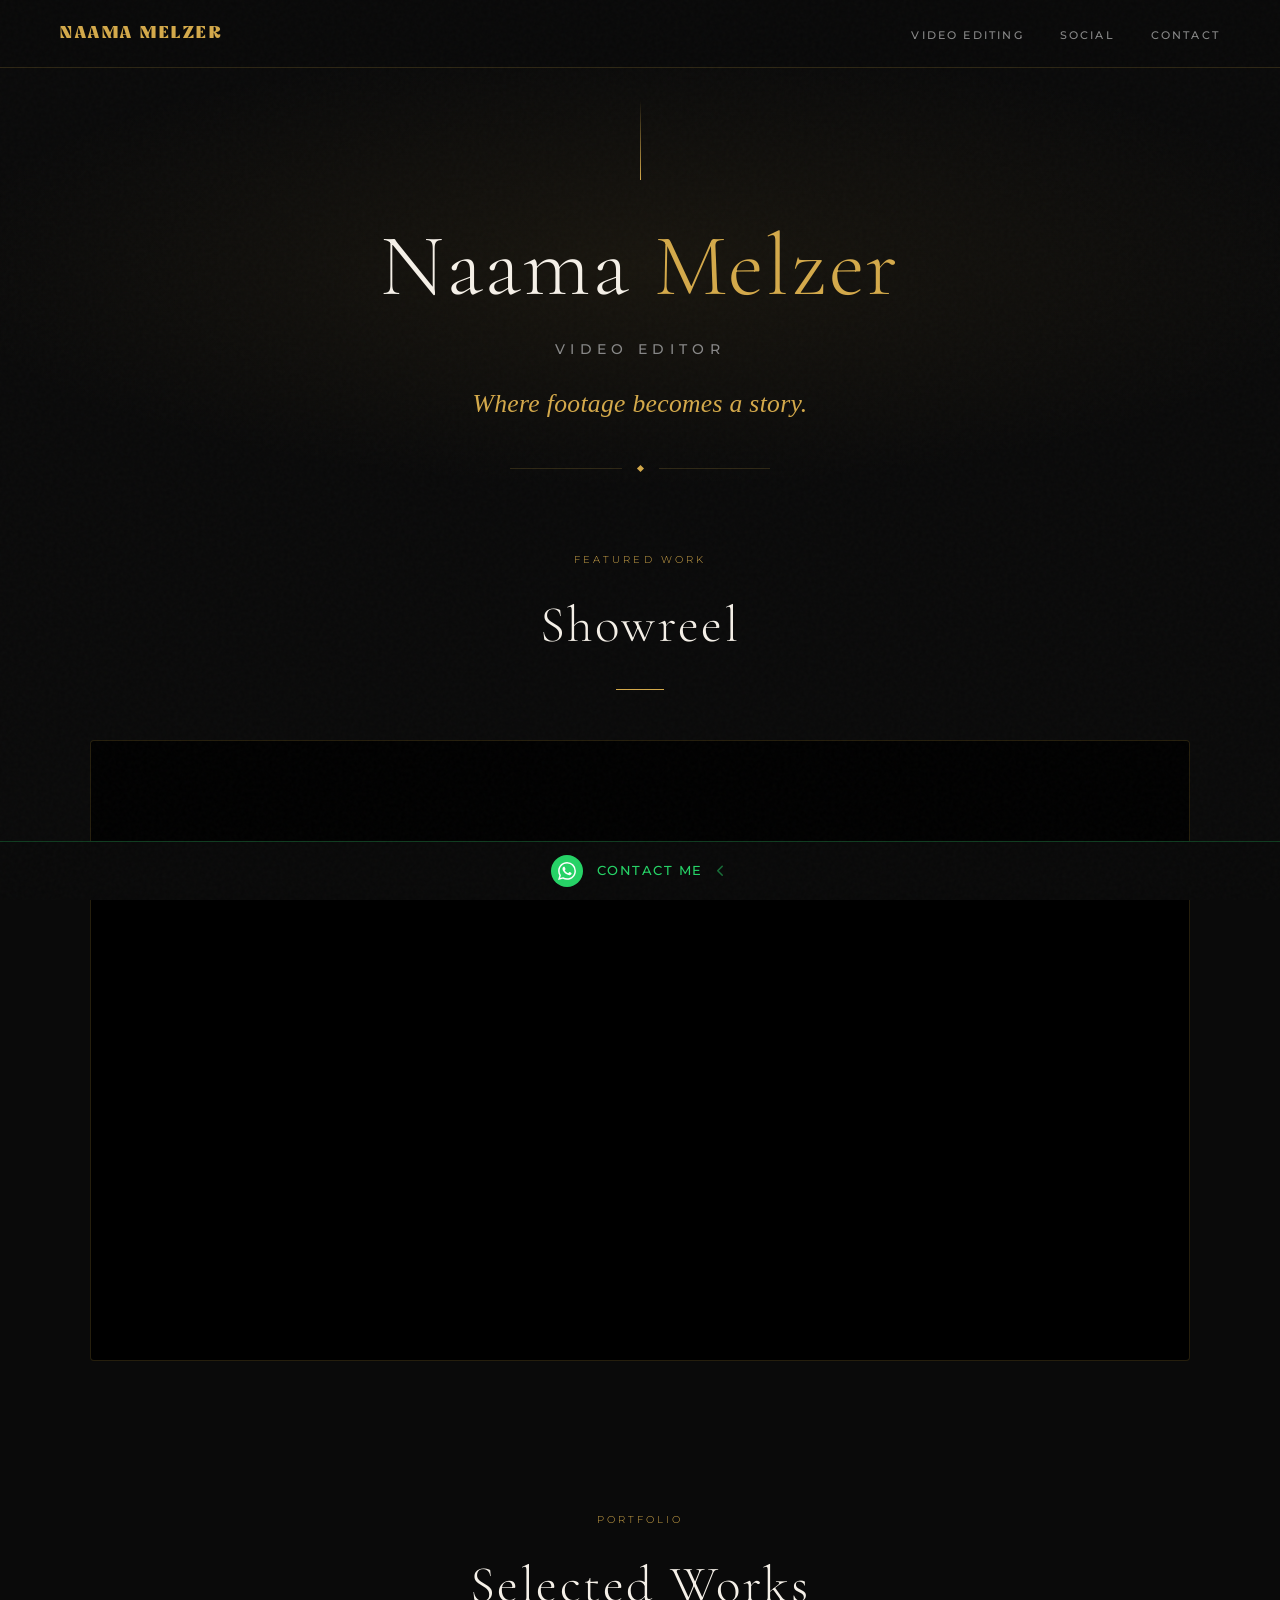
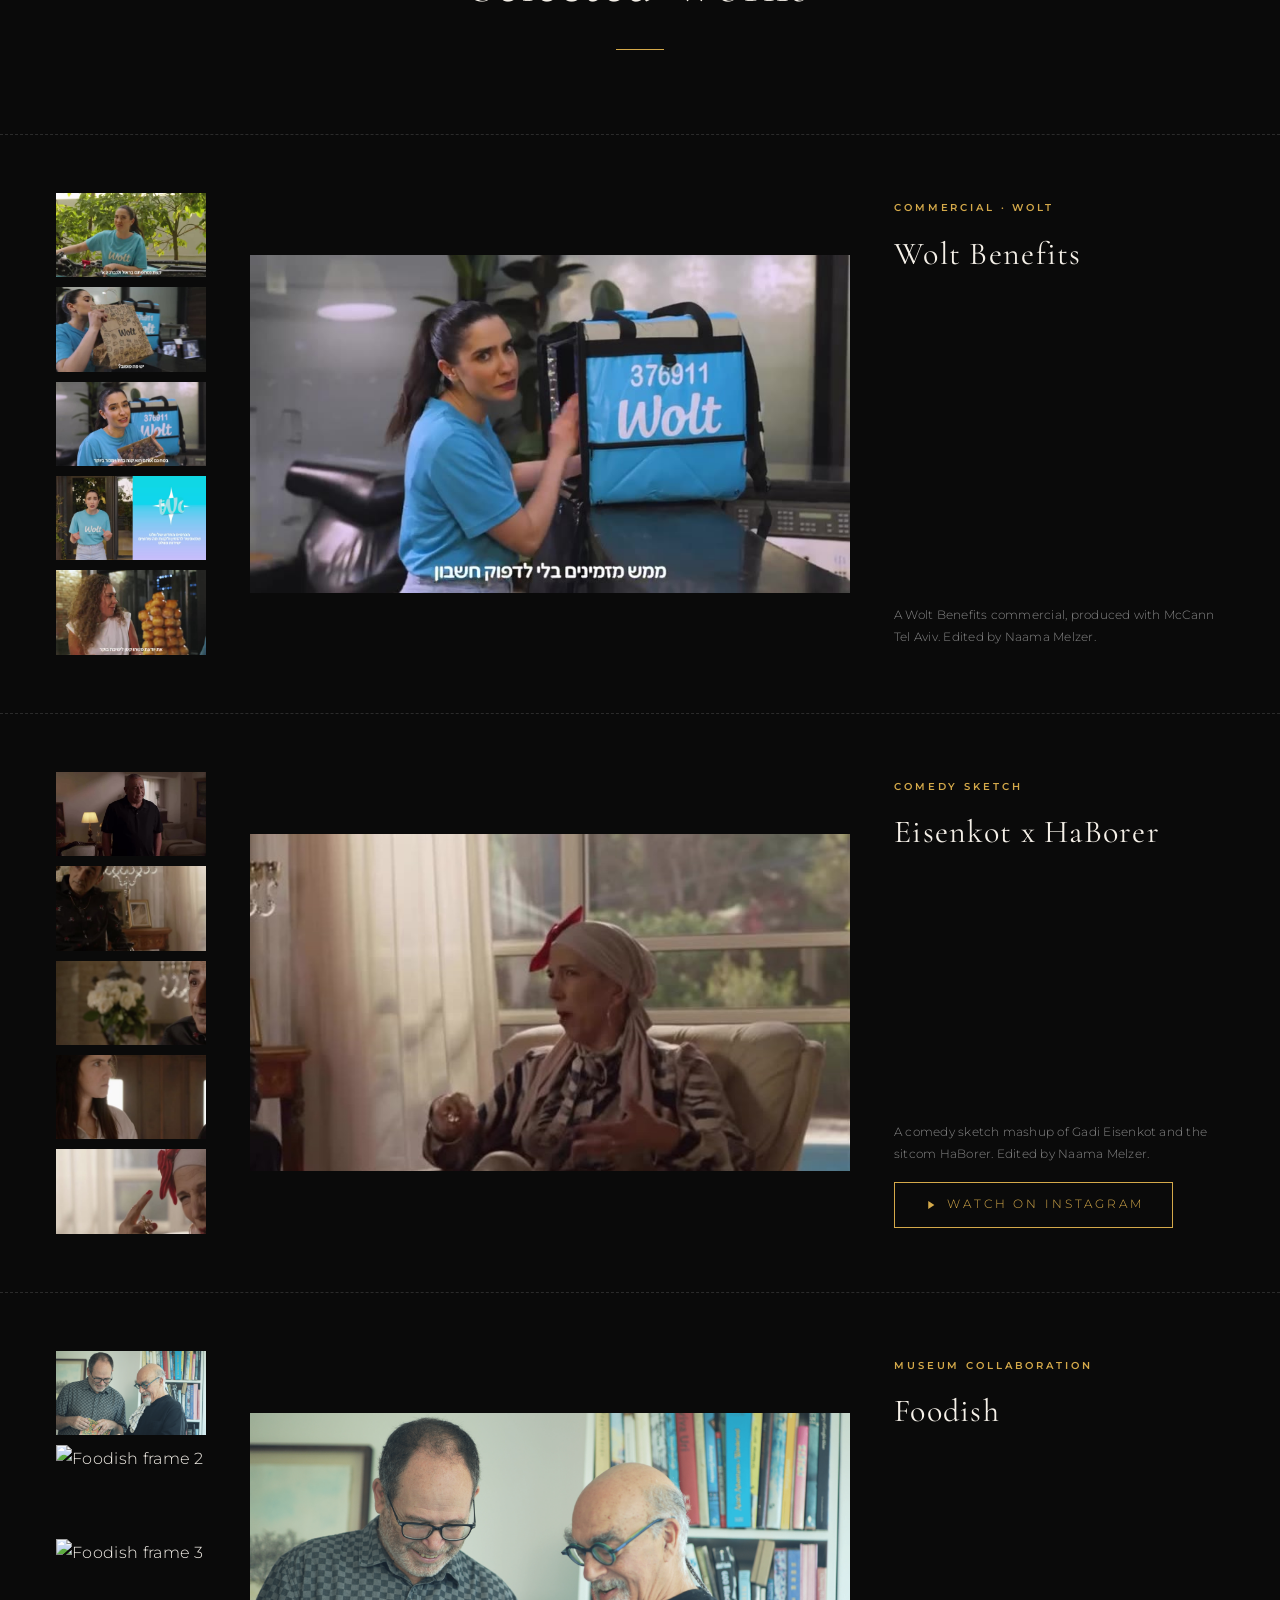
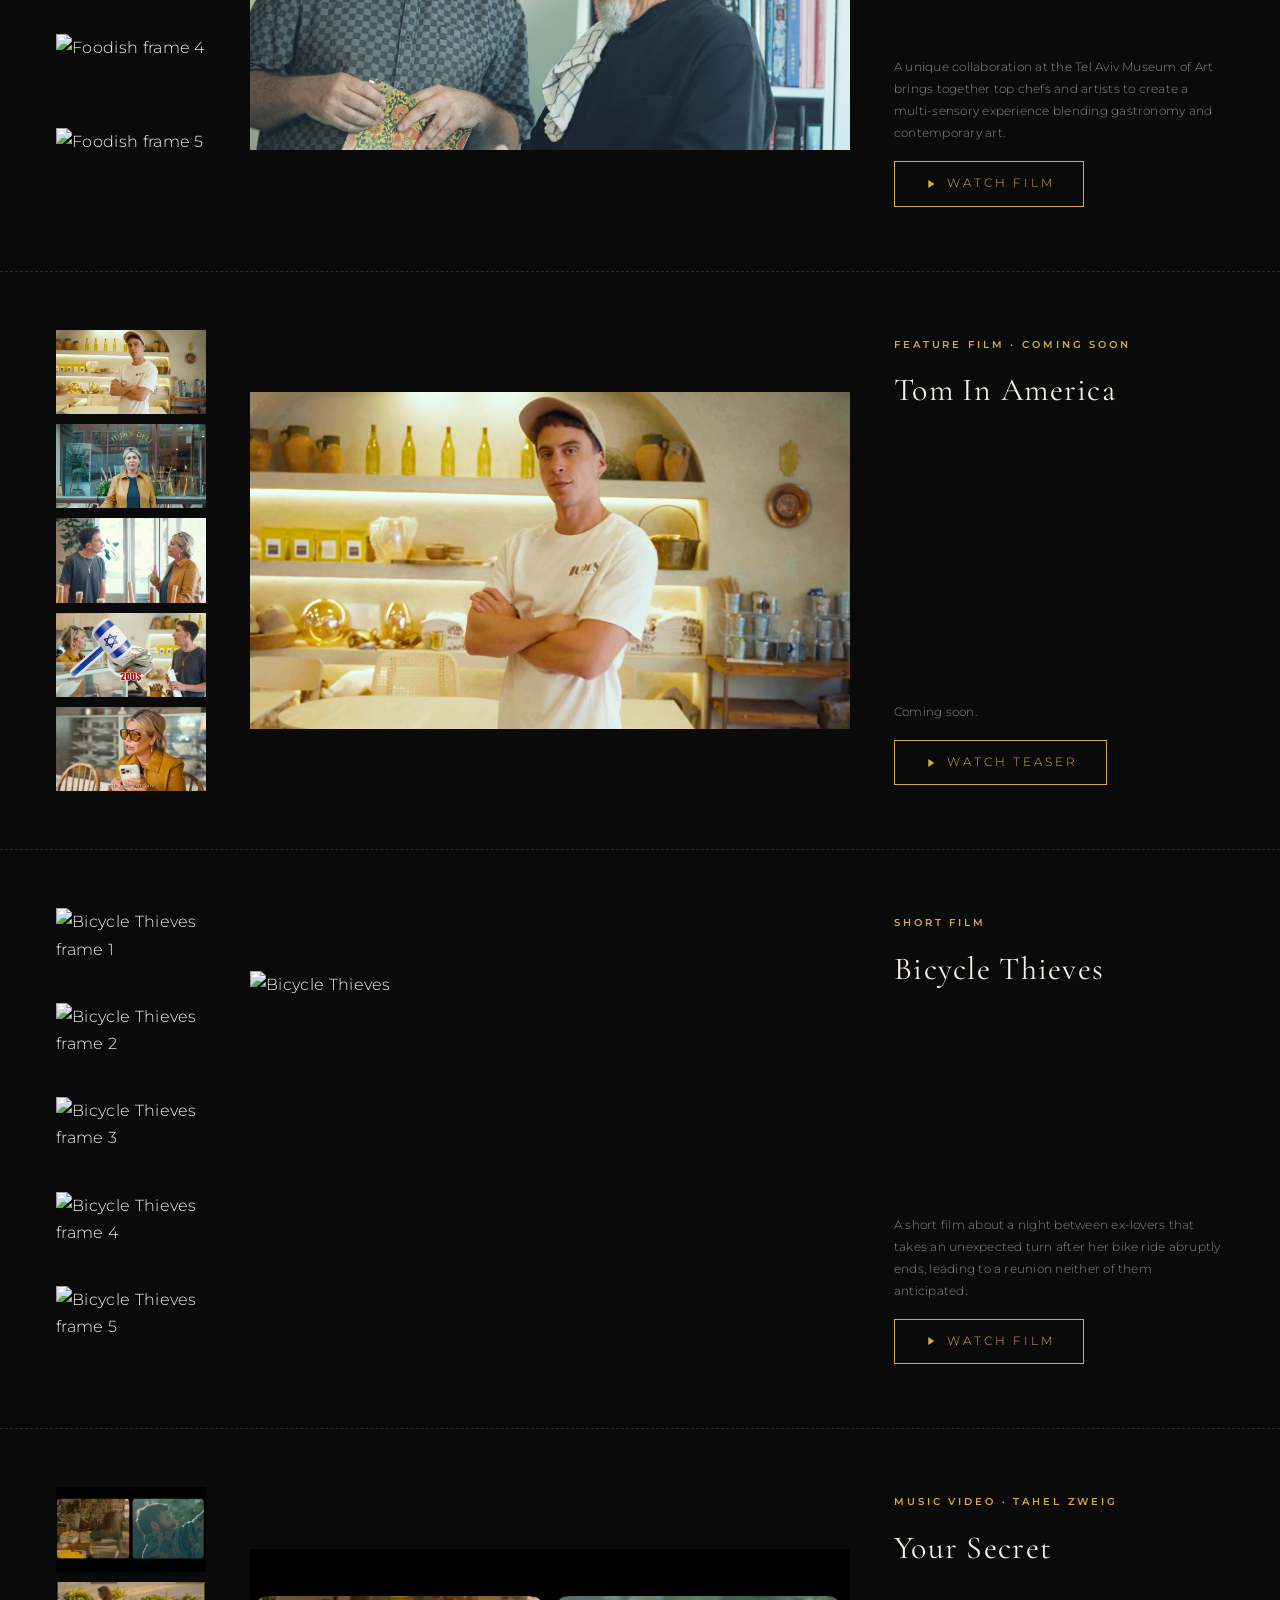
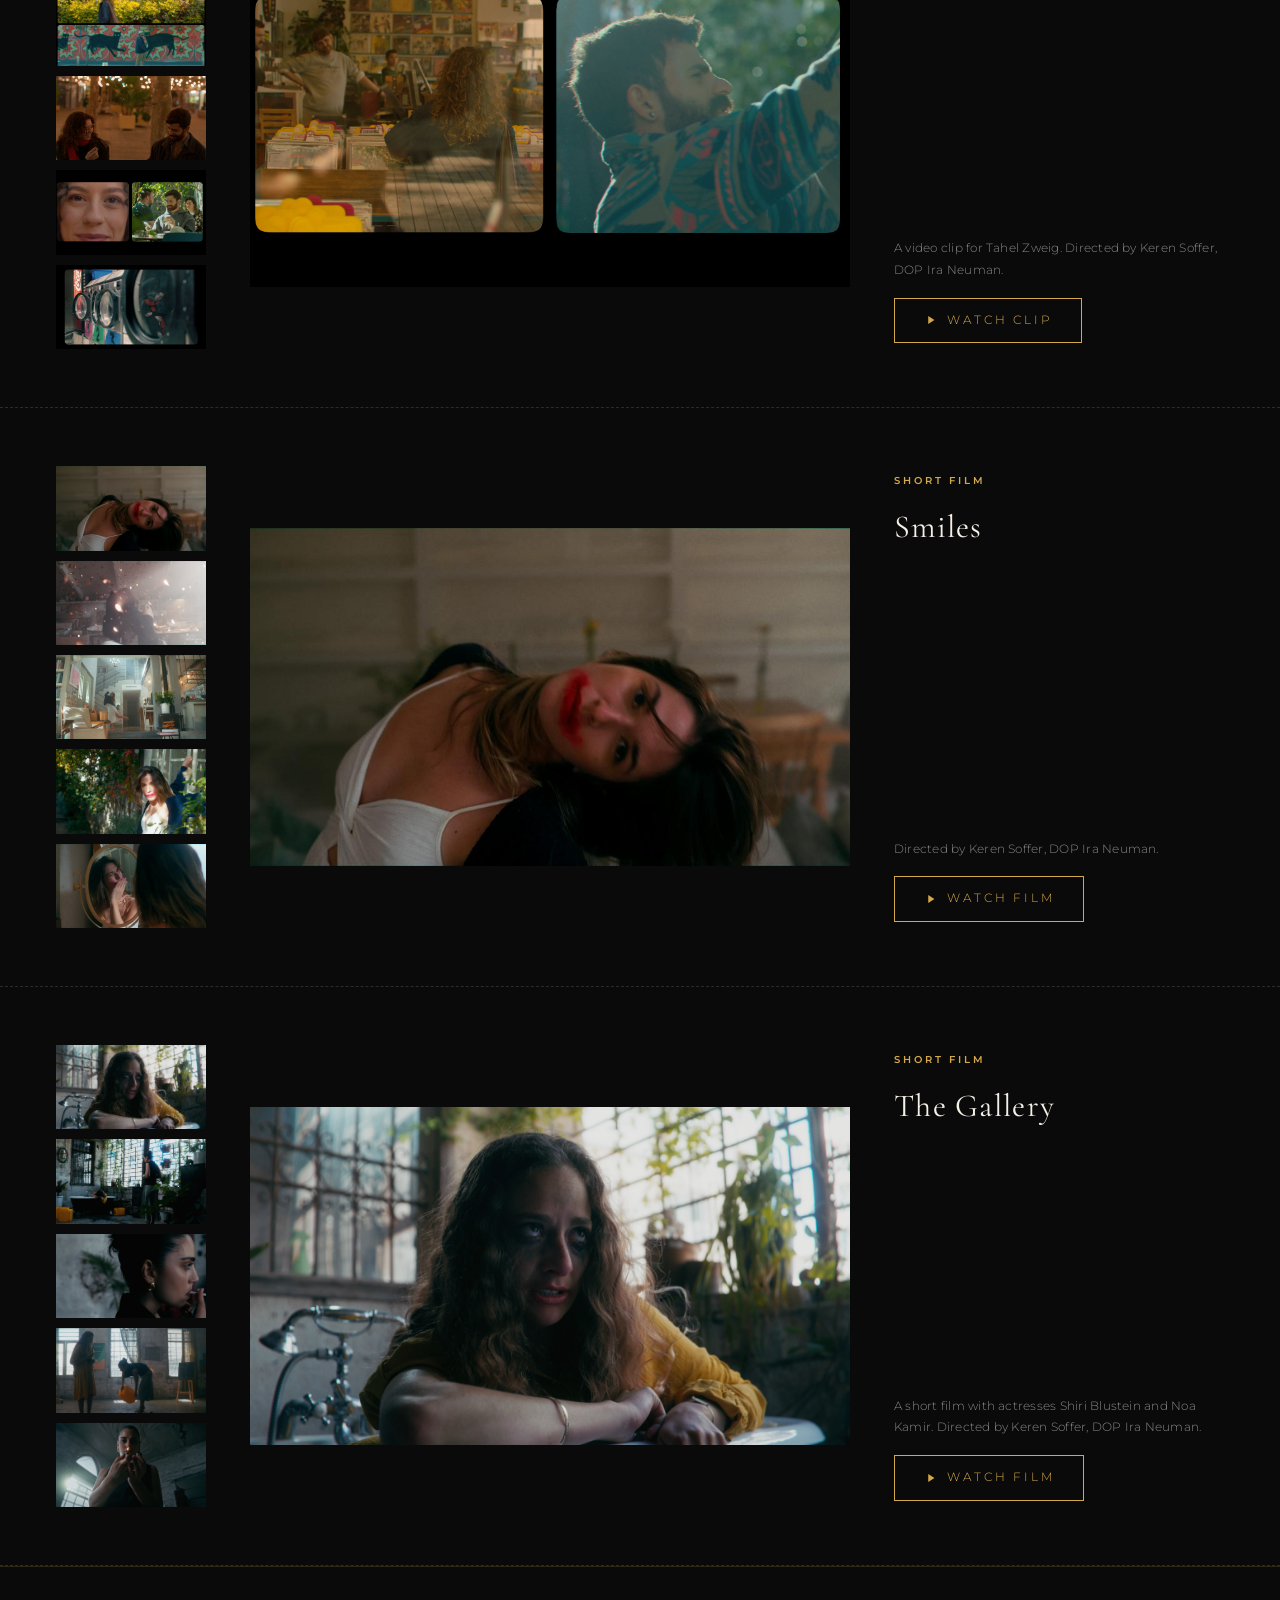
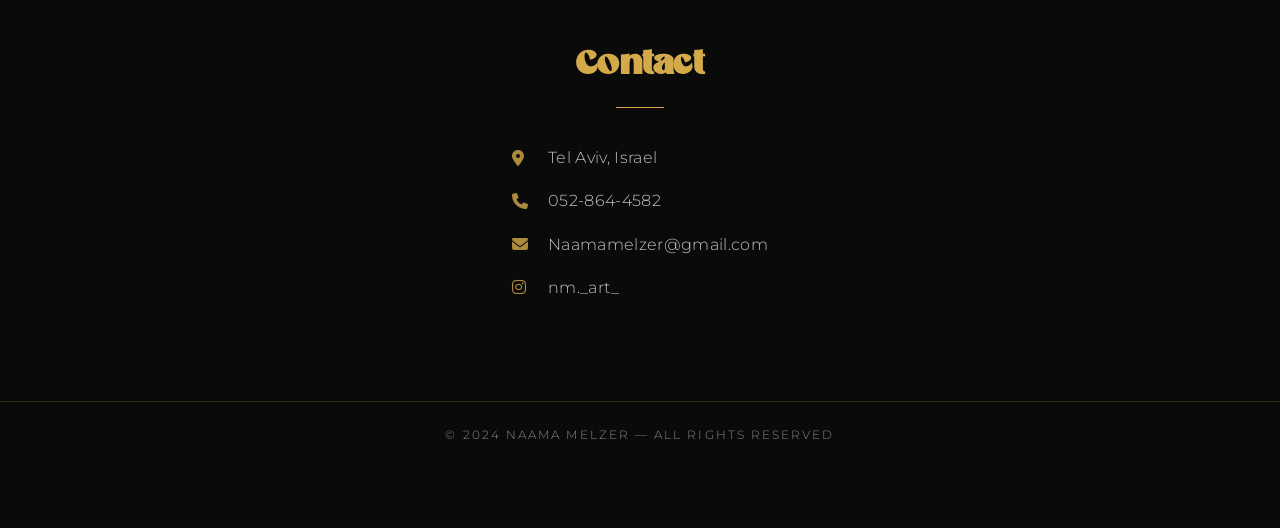
==== commit cf994ab5: "Home hero: add tagline and polish heading spacing" ====
--- a/index.html
+++ b/index.html
@@ -27,6 +27,7 @@
     <div class="hero-line"></div>
     <h1>Naama <span class="hero-gold">Melzer</span></h1>
     <h2>Video Editor</h2>
+    <p class="hero-tagline">Where footage becomes a story.</p>
     <div class="hero-divider"><span></span></div>
   </section>
 
--- a/style.css
+++ b/style.css
@@ -109,19 +109,24 @@
 .hero h1 {
   font-family: 'Cormorant Garamond', serif;
   font-size: clamp(3.2rem, 8vw, 5.5rem); font-weight:300;
-  color: var(--white); letter-spacing:0.05em; line-height:1;
+  color: var(--white); letter-spacing:0.02em; line-height:1.05;
   animation: fadeUp 1s ease 0.3s both;
 }
 .hero h1 .hero-gold { color: var(--gold); }
 .hero h2 {
   font-family: 'Montserrat', sans-serif;
-  font-size: clamp(0.72rem, 2vw, 0.95rem); font-weight:400;
-  color: var(--grey); letter-spacing:0.42em; text-transform:uppercase;
-  margin-top:22px; opacity:0.9; animation: fadeUp 1s ease 0.5s both;
+  font-size: clamp(0.7rem, 1.8vw, 0.88rem); font-weight:500;
+  color: var(--grey); letter-spacing:0.38em; text-transform:uppercase;
+  margin-top:26px; opacity:0.9; animation: fadeUp 1s ease 0.5s both;
+}
+.hero-tagline {
+  font-family:'Cormorant Garamond', serif; font-style:italic; font-weight:400;
+  color: var(--gold); font-size: clamp(1.1rem, 2.8vw, 1.6rem);
+  margin:20px 0 0; animation: fadeUp 1s ease 0.6s both;
 }
 .hero-divider {
   display:flex; align-items:center; gap:16px;
-  margin: 36px auto 0; width:260px; animation: fadeUp 1s ease 0.7s both;
+  margin: 40px auto 0; width:260px; animation: fadeUp 1s ease 0.7s both;
 }
 .hero-divider::before, .hero-divider::after { content:''; flex:1; height:1px; background:var(--border); }
 .hero-divider span { width:5px; height:5px; background:var(--gold); transform:rotate(45deg); flex-shrink:0; }
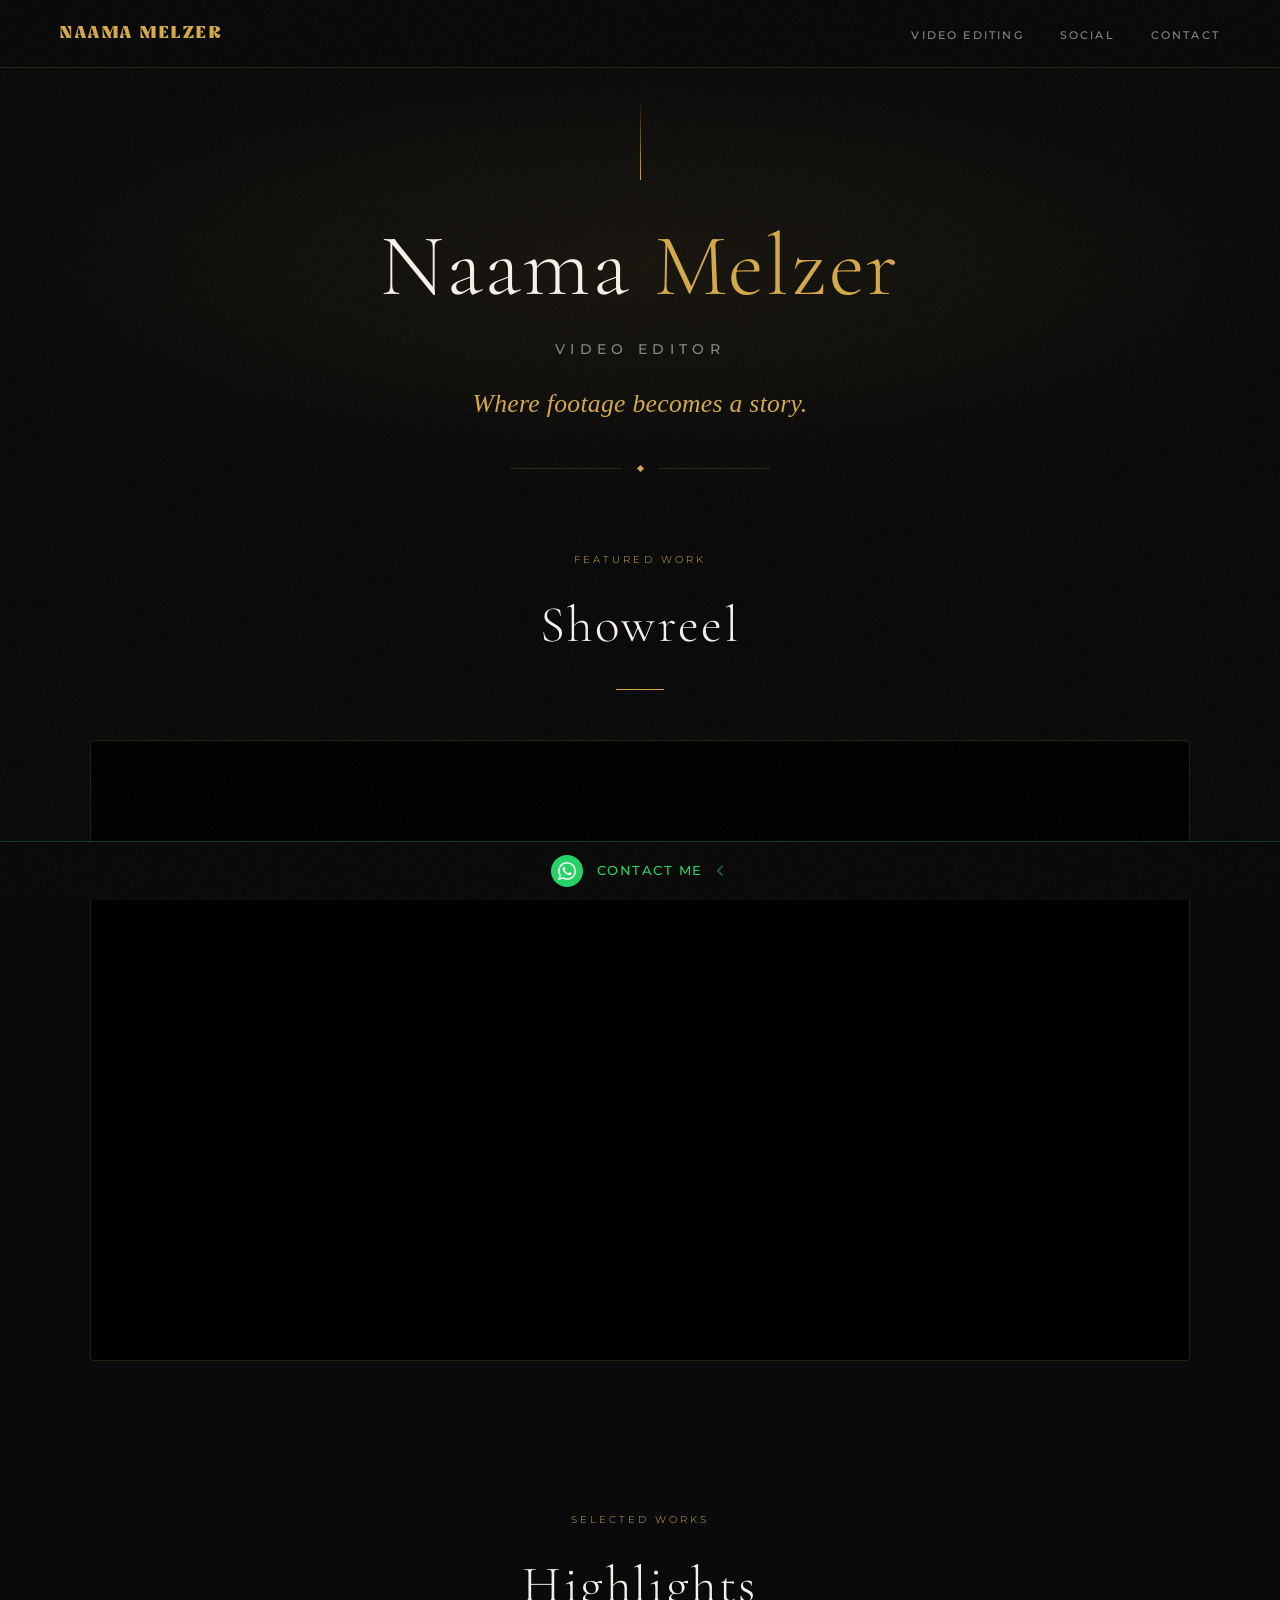
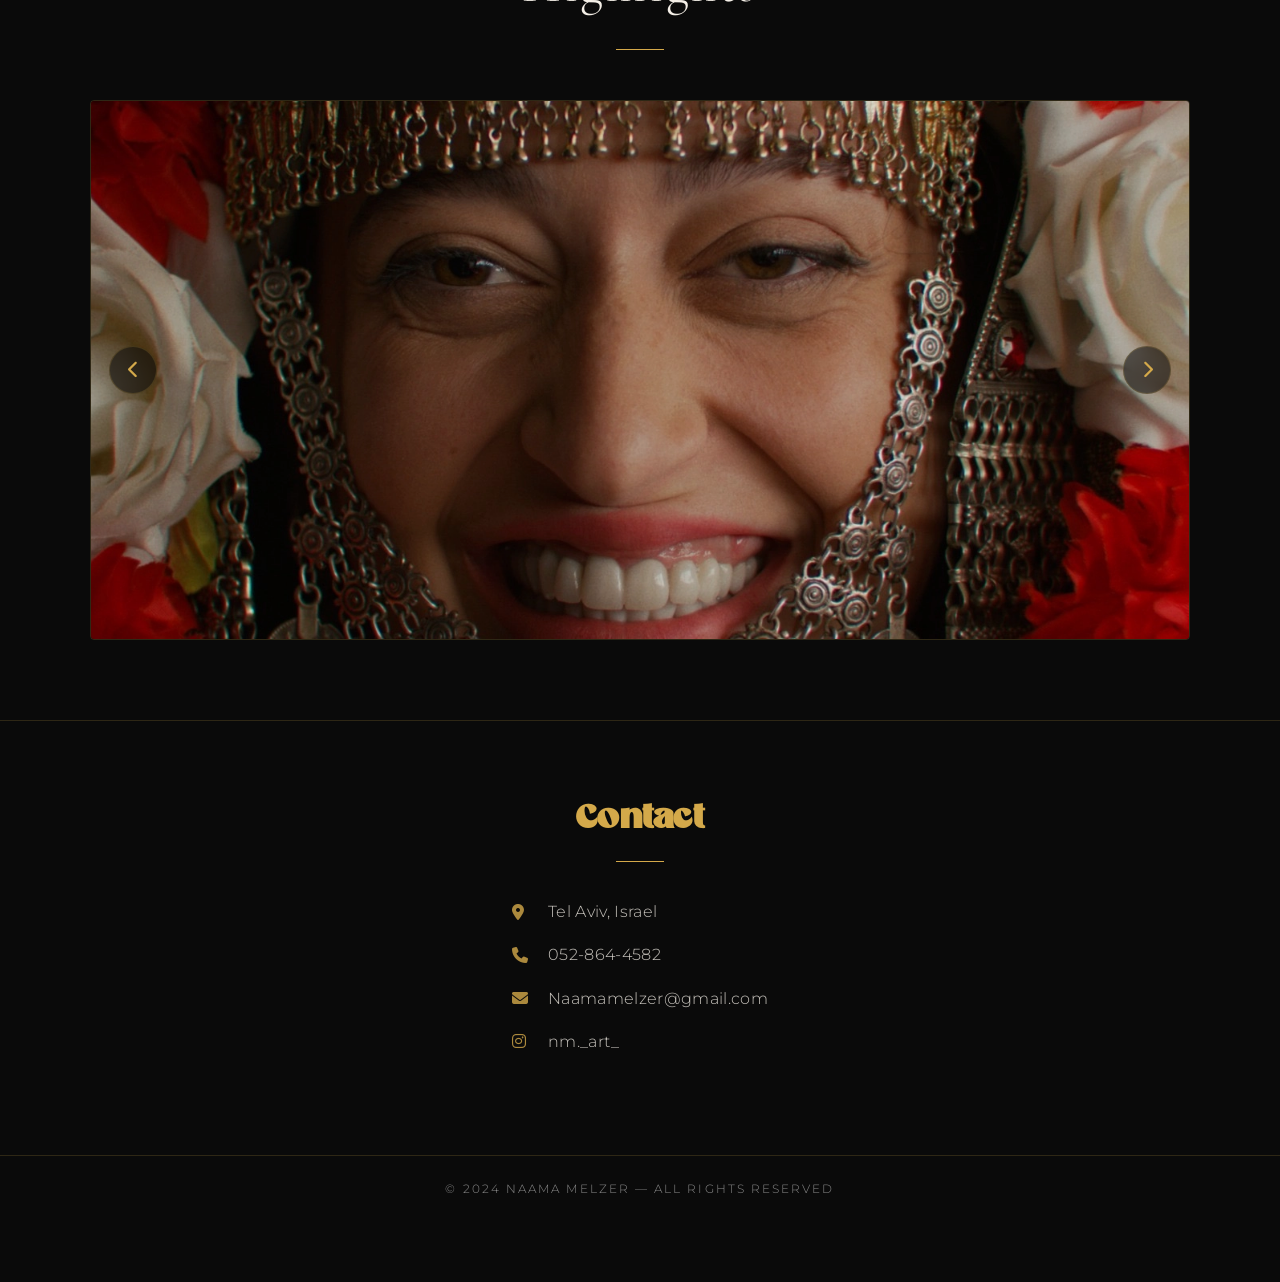
==== commit 5a19c9bd: "Move all works to Video Editing page; home keeps hero, showreel, Highlights carousel, contact" ====
--- a/index.html
+++ b/index.html
@@ -50,180 +50,29 @@
     </div>
   </div>
 
-  <!-- Gallery Slider AFTER -->
   <div class="section-header" style="padding-top:70px">
-    <p class="label">Portfolio</p>
-    <h2>Selected Works</h2>
+    <p class="label">Selected Works</p>
+    <h2>Highlights</h2>
     <div class="rule"></div>
   </div>
 
-  <section class="works">
-
-    <div class="work">
-      <div class="strip">
-        <img src="Wolt/wolt2.jpg" alt="Wolt Benefits frame 1">
-        <img src="Wolt/wolt3.jpg" alt="Wolt Benefits frame 2">
-        <img src="Wolt/wolt5.jpg" alt="Wolt Benefits frame 3">
-        <img src="Wolt/wolt6.jpg" alt="Wolt Benefits frame 4">
-        <img src="Wolt/wolt1.jpg" alt="Wolt Benefits frame 5">
-      </div>
-      <div class="frame"><img src="Wolt/wolt4.jpg" alt="Wolt Benefits"></div>
-      <div class="meta">
-        <div><p class="cat">Commercial &middot; Wolt</p><h3>Wolt Benefits</h3></div>
-        <div>
-          <p>A Wolt Benefits commercial, produced with McCann Tel Aviv. Edited by Naama Melzer.</p>
-        </div>
-      </div>
+  <div class="slider-wrap" id="home-slider">
+    <div class="slider-track" id="home-track">
+      <img src="Highlights/h1.WEBP" alt="Highlights - selected editing work, frame 1">
+      <img src="Highlights/h2.jpeg" alt="Highlights - selected editing work, frame 2">
+      <img src="Highlights/h3.WEBP" alt="Highlights - selected editing work, frame 3">
+      <img src="Highlights/h4.png" alt="Highlights - selected editing work, frame 4">
+      <img src="Highlights/h5.png" alt="Highlights - selected editing work, frame 5">
+      <img src="Highlights/h6.JPEG" alt="Highlights - selected editing work, frame 6">
+      <img src="Highlights/h7.jpeg" alt="Highlights - selected editing work, frame 7">
+      <img src="Highlights/h8.jpeg" alt="Highlights - selected editing work, frame 8">
+      <img src="Highlights/h9.png" alt="Highlights - selected editing work, frame 9">
+      <img src="Highlights/h10.jpeg" alt="Highlights - selected editing work, frame 10">
     </div>
-
-    <div class="work">
-      <div class="strip">
-        <img src="Eisenkot/e6.jpg" alt="Gadi Eisenkot">
-        <img src="Eisenkot/e3.jpg" alt="Eisenkot x HaBorer frame 2">
-        <img src="Eisenkot/e4.jpg" alt="Eisenkot x HaBorer frame 3">
-        <img src="Eisenkot/e5.jpg" alt="Eisenkot x HaBorer frame 4">
-        <img src="Eisenkot/e1.jpg" alt="Eisenkot x HaBorer frame 5">
-      </div>
-      <div class="frame"><img src="Eisenkot/e8.jpg" alt="Eisenkot x HaBorer"></div>
-      <div class="meta">
-        <div><p class="cat">Comedy Sketch</p><h3>Eisenkot x HaBorer</h3></div>
-        <div>
-          <p>A comedy sketch mashup of Gadi Eisenkot and the sitcom HaBorer. Edited by Naama Melzer.</p>
-          <a class="watch-btn" href="https://www.instagram.com/p/DfCctw1DXH6/" target="_blank">
-            <svg viewBox="0 0 16 16"><path d="M6 3.5l7 4.5-7 4.5V3.5z"/></svg>
-            Watch on Instagram
-          </a>
-        </div>
-      </div>
-    </div>
-
-    <div class="work">
-      <div class="strip">
-        <img src="Foodish/Food1.png" alt="Foodish frame 1">
-        <img src="Foodish/Food2.png" alt="Foodish frame 2">
-        <img src="Foodish/Food3.png" alt="Foodish frame 3">
-        <img src="Foodish/Food4.png" alt="Foodish frame 4">
-        <img src="Foodish/Food5.png" alt="Foodish frame 5">
-      </div>
-      <div class="frame"><img src="Foodish/Food1.png" alt="Foodish"></div>
-      <div class="meta">
-        <div><p class="cat">Museum Collaboration</p><h3>Foodish</h3></div>
-        <div>
-          <p>A unique collaboration at the Tel Aviv Museum of Art brings together top chefs and artists to create a multi-sensory experience blending gastronomy and contemporary art.</p>
-          <a class="watch-btn" href="https://www.youtube.com/watch?v=2xl1b57-M2M" target="_blank">
-            <svg viewBox="0 0 16 16"><path d="M6 3.5l7 4.5-7 4.5V3.5z"/></svg>
-            Watch Film
-          </a>
-        </div>
-      </div>
-    </div>
-
-    <div class="work">
-      <div class="strip">
-        <img src="Tom/Tom1.png" alt="Tom In America frame 1">
-        <img src="Tom/Tom2.png" alt="Tom In America frame 2">
-        <img src="Tom/Tom3.png" alt="Tom In America frame 3">
-        <img src="Tom/Tom4.png" alt="Tom In America frame 4">
-        <img src="Tom/Tom5.png" alt="Tom In America frame 5">
-      </div>
-      <div class="frame"><img src="Tom/Tom1.png" alt="Tom In America"></div>
-      <div class="meta">
-        <div><p class="cat">Feature Film &middot; Coming Soon</p><h3>Tom In America</h3></div>
-        <div>
-          <p>Coming soon.</p>
-          <a class="watch-btn" href="https://www.youtube.com/watch?v=v5_5_dS7wig" target="_blank">
-            <svg viewBox="0 0 16 16"><path d="M6 3.5l7 4.5-7 4.5V3.5z"/></svg>
-            Watch Teaser
-          </a>
-        </div>
-      </div>
-    </div>
-
-    <div class="work">
-      <div class="strip">
-        <img src="Bike/bike1.png" alt="Bicycle Thieves frame 1">
-        <img src="Bike/bike2.png" alt="Bicycle Thieves frame 2">
-        <img src="Bike/bike3.png" alt="Bicycle Thieves frame 3">
-        <img src="Bike/bike4.png" alt="Bicycle Thieves frame 4">
-        <img src="Bike/bike5.png" alt="Bicycle Thieves frame 5">
-      </div>
-      <div class="frame"><img src="Bike/bike1.png" alt="Bicycle Thieves"></div>
-      <div class="meta">
-        <div><p class="cat">Short Film</p><h3>Bicycle Thieves</h3></div>
-        <div>
-          <p>A short film about a night between ex-lovers that takes an unexpected turn after her bike ride abruptly ends, leading to a reunion neither of them anticipated.</p>
-          <a class="watch-btn" href="https://vimeo.com/1046737475/ca1be6083e?fl=pl&fe=sh" target="_blank">
-            <svg viewBox="0 0 16 16"><path d="M6 3.5l7 4.5-7 4.5V3.5z"/></svg>
-            Watch Film
-          </a>
-        </div>
-      </div>
-    </div>
-
-    <div class="work">
-      <div class="strip">
-        <img src="Secret/Secret1.png" alt="Your Secret frame 1">
-        <img src="Secret/Secret2.png" alt="Your Secret frame 2">
-        <img src="Secret/Secret3.png" alt="Your Secret frame 3">
-        <img src="Secret/Secret4.png" alt="Your Secret frame 4">
-        <img src="Secret/Secret5.png" alt="Your Secret frame 5">
-      </div>
-      <div class="frame"><img src="Secret/Secret1.png" alt="Your Secret"></div>
-      <div class="meta">
-        <div><p class="cat">Music Video &middot; Tahel Zweig</p><h3>Your Secret</h3></div>
-        <div>
-          <p>A video clip for Tahel Zweig. Directed by Keren Soffer, DOP Ira Neuman.</p>
-          <a class="watch-btn" href="https://vimeo.com/1051853728/004f85c3bb?fl=pl&fe=sh" target="_blank">
-            <svg viewBox="0 0 16 16"><path d="M6 3.5l7 4.5-7 4.5V3.5z"/></svg>
-            Watch Clip
-          </a>
-        </div>
-      </div>
-    </div>
-
-    <div class="work">
-      <div class="strip">
-        <img src="Smiles/Smiles1.jpg" alt="Smiles frame 1">
-        <img src="Smiles/Smiles2.jpg" alt="Smiles frame 2">
-        <img src="Smiles/Smiles3.jpg" alt="Smiles frame 3">
-        <img src="Smiles/Smiles4.jpg" alt="Smiles frame 4">
-        <img src="Smiles/Smiles5.jpg" alt="Smiles frame 5">
-      </div>
-      <div class="frame"><img src="Smiles/Smiles1.jpg" alt="Smiles"></div>
-      <div class="meta">
-        <div><p class="cat">Short Film</p><h3>Smiles</h3></div>
-        <div>
-          <p>Directed by Keren Soffer, DOP Ira Neuman.</p>
-          <a class="watch-btn" href="https://vimeo.com/1046739027?fl=pl&fe=sh" target="_blank">
-            <svg viewBox="0 0 16 16"><path d="M6 3.5l7 4.5-7 4.5V3.5z"/></svg>
-            Watch Film
-          </a>
-        </div>
-      </div>
-    </div>
-
-    <div class="work">
-      <div class="strip">
-        <img src="Gallery/gallery1.jpg" alt="The Gallery frame 1">
-        <img src="Gallery/gallery2.jpg" alt="The Gallery frame 2">
-        <img src="Gallery/gallery3.jpg" alt="The Gallery frame 3">
-        <img src="Gallery/gallery4.jpg" alt="The Gallery frame 4">
-        <img src="Gallery/gallery5.jpg" alt="The Gallery frame 5">
-      </div>
-      <div class="frame"><img src="Gallery/gallery1.jpg" alt="The Gallery"></div>
-      <div class="meta">
-        <div><p class="cat">Short Film</p><h3>The Gallery</h3></div>
-        <div>
-          <p>A short film with actresses Shiri Blustein and Noa Kamir. Directed by Keren Soffer, DOP Ira Neuman.</p>
-          <a class="watch-btn" href="https://vimeo.com/1046736888/2b299f24e3?fl=pl&fe=sh" target="_blank">
-            <svg viewBox="0 0 16 16"><path d="M6 3.5l7 4.5-7 4.5V3.5z"/></svg>
-            Watch Film
-          </a>
-        </div>
-      </div>
-    </div>
-
-  </section>
+    <button class="slider-btn prev" id="home-prev"><i class="fa fa-chevron-left"></i></button>
+    <button class="slider-btn next" id="home-next"><i class="fa fa-chevron-right"></i></button>
+    <div class="slider-dots" id="home-dots"></div>
+  </div>
 
   <!-- Contact Quick Bar -->
   <div class="home-contact">
